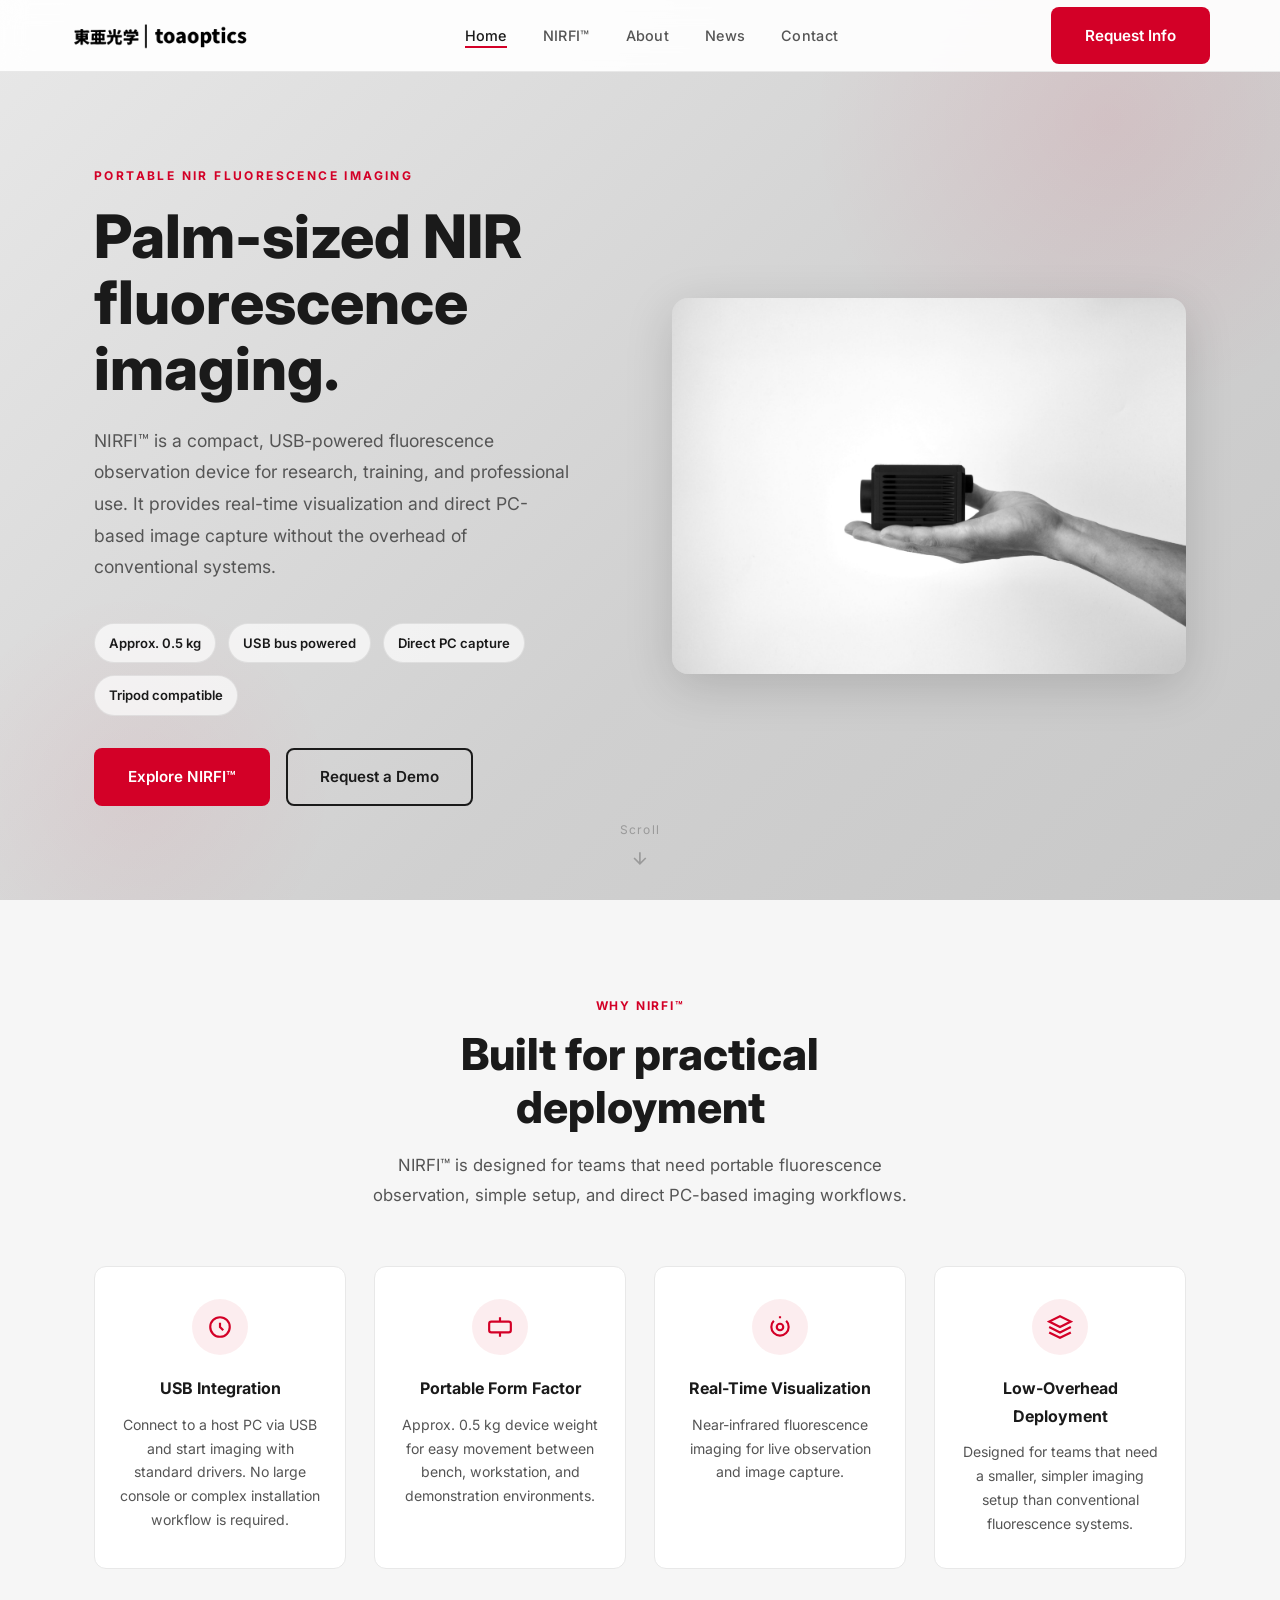
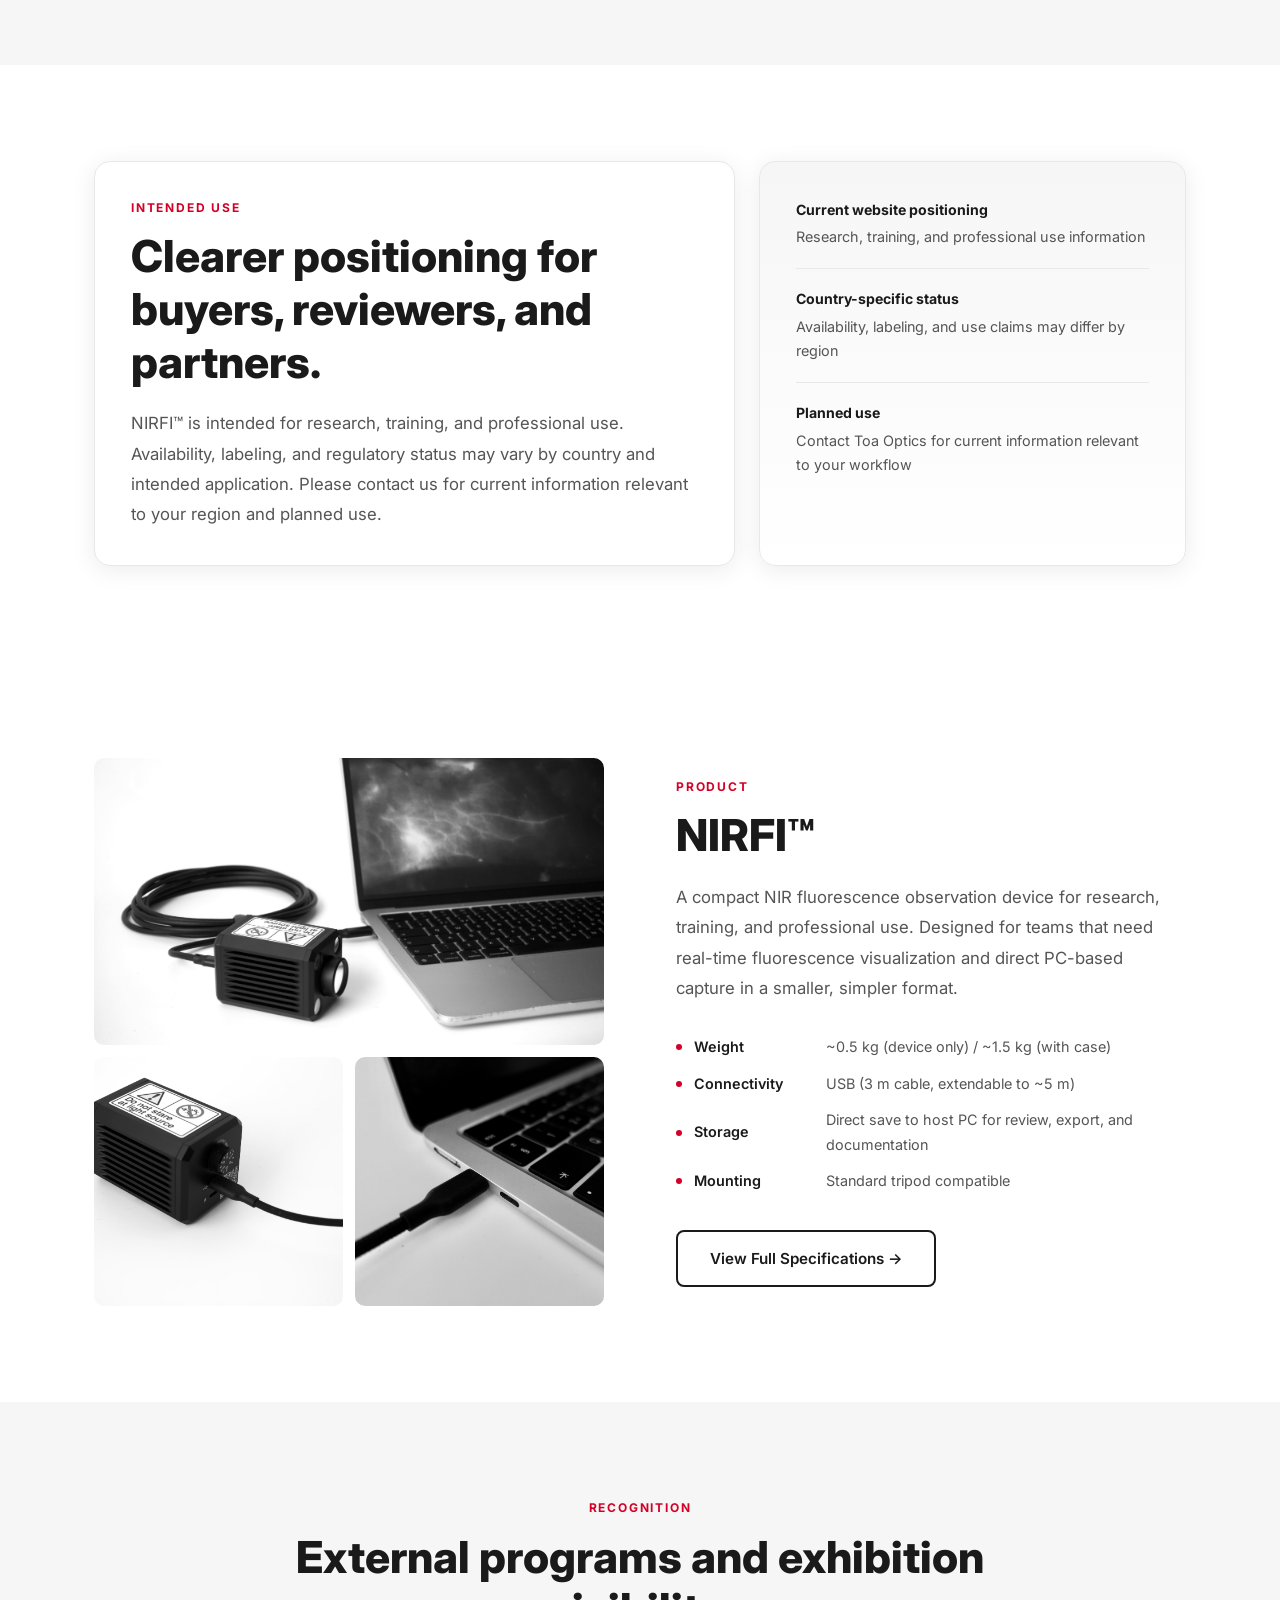
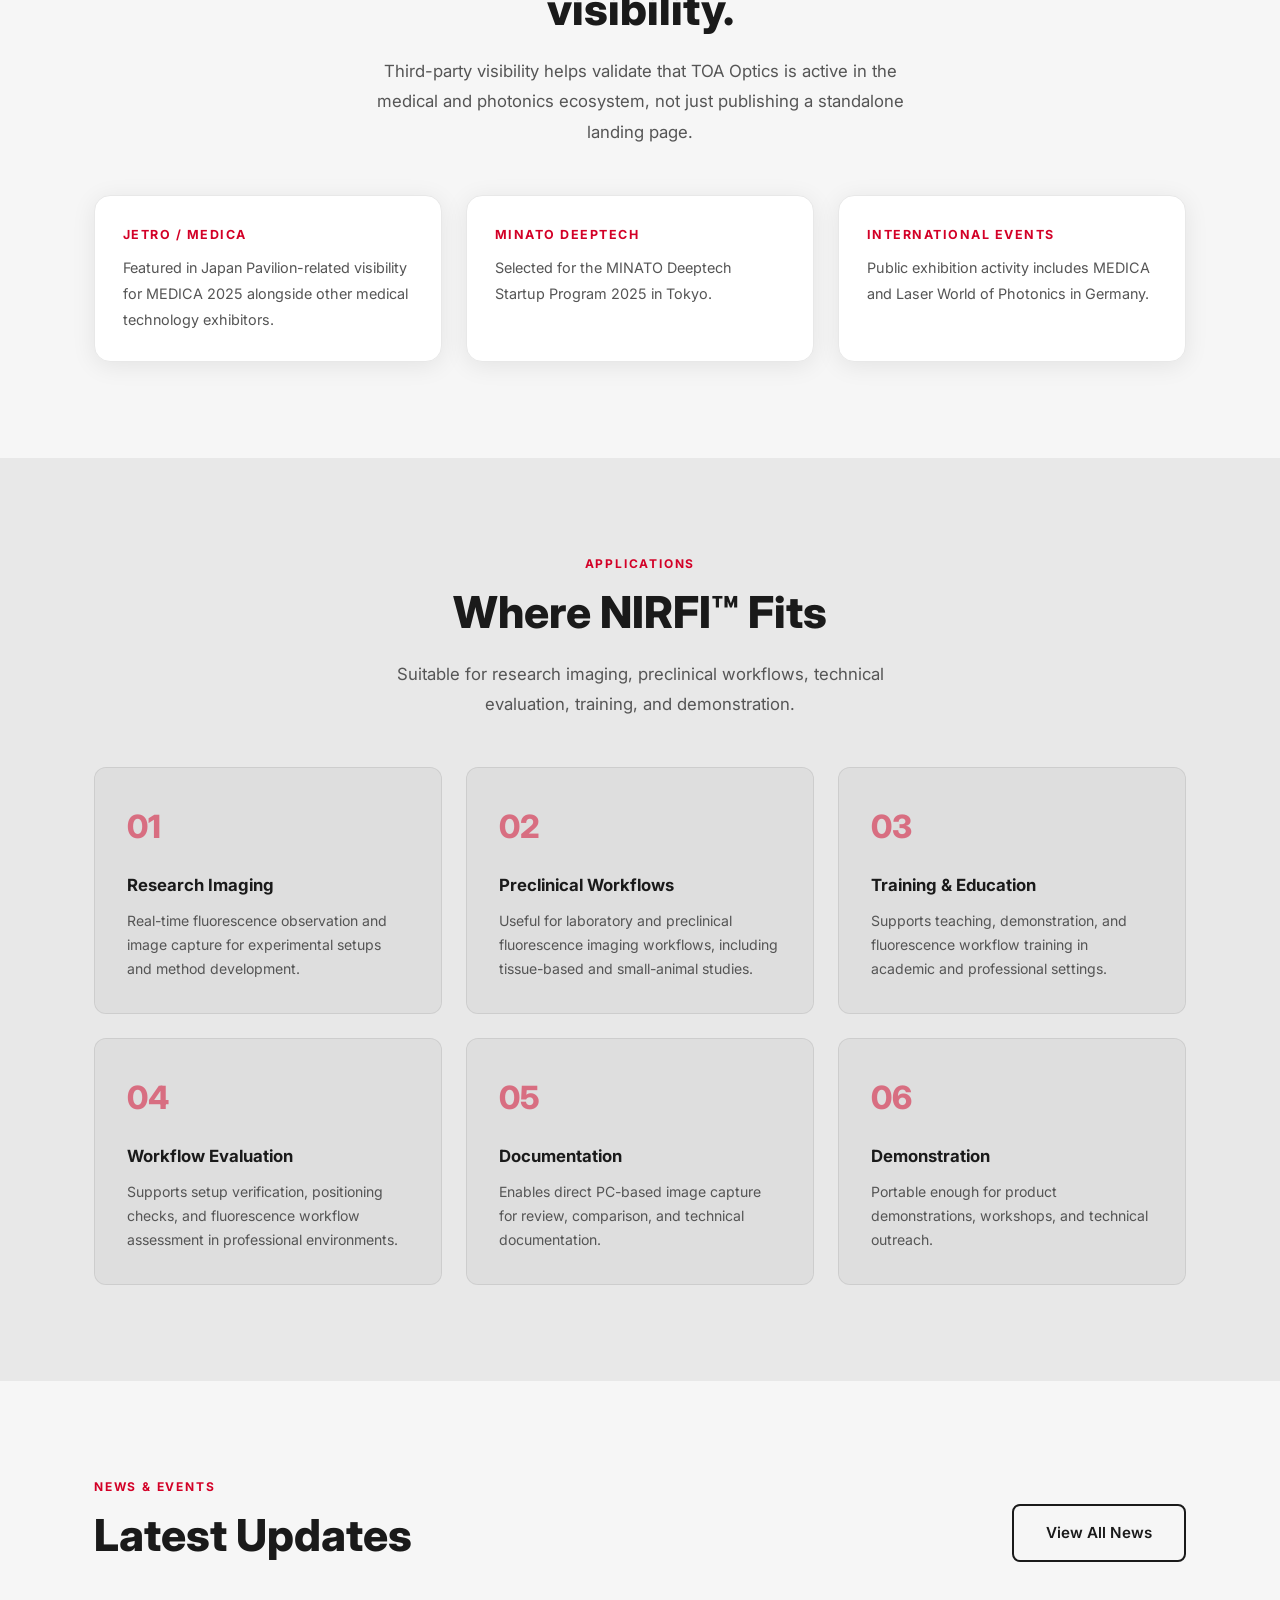
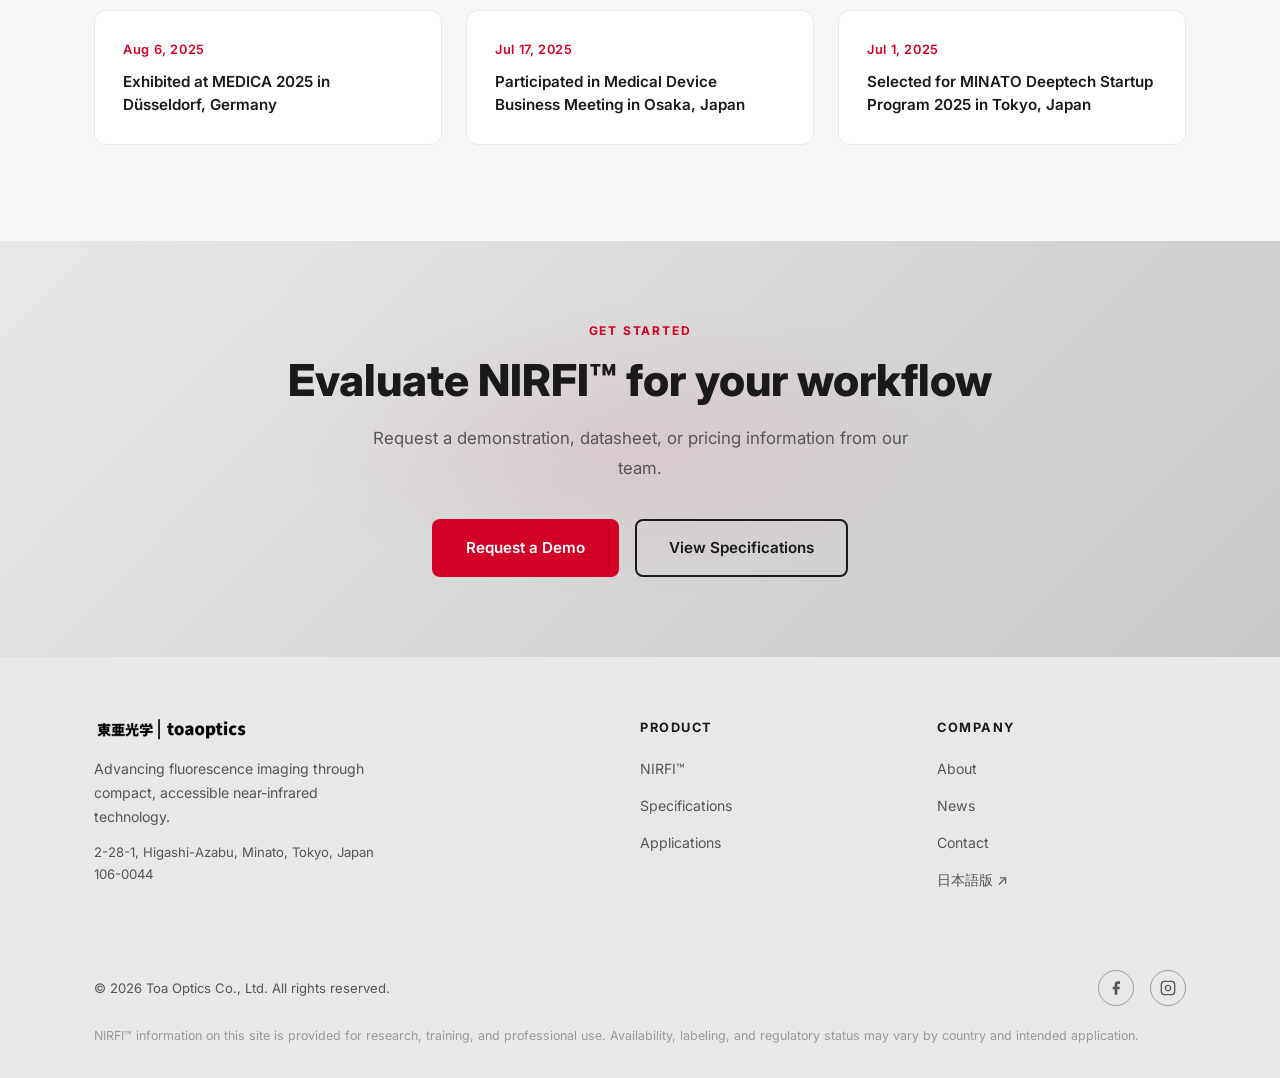
==== index.html @ 50e3525c "あ" ====
<!DOCTYPE html>
<html lang="en">
<head>
  <meta charset="UTF-8" />
  <meta name="viewport" content="width=device-width, initial-scale=1.0" />
  <title>Toa Optics — NIRFI™ Palm-Sized USB-Powered NIR Fluorescence Imaging</title>
  <meta name="description" content="NIRFI™ by Toa Optics is a palm-sized, USB-powered near-infrared fluorescence imaging system for research, training, and professional evaluation workflows." />
  <link rel="canonical" href="https://toaoptics.com/index.html" />
  <link rel="alternate" hreflang="en" href="https://toaoptics.com/index.html" />
  <link rel="alternate" hreflang="ja" href="https://toaoptics.com/jp/index.html" />
  <link rel="stylesheet" href="css/style.css" />
  <link rel="icon" type="image/png" href="images/favicon.png" />
</head>
<body>

<!-- ── Navigation ── -->
<nav class="nav">
  <div class="nav-inner">
    <a href="index.html" class="nav-logo">
      <img src="images/logo.png" alt="Toa Optics" />
    </a>
    <ul class="nav-links">
      <li><a href="index.html">Home</a></li>
      <li><a href="nirfi.html">NIRFI™</a></li>
      <li><a href="about.html">About</a></li>
      <li><a href="news.html">News</a></li>
      <li><a href="contact.html">Contact</a></li>
    </ul>
    <a href="contact.html" class="btn btn-primary nav-cta">Request Info</a>
    <div class="hamburger">
      <span></span><span></span><span></span>
    </div>
  </div>
</nav>
<div class="mobile-menu">
  <a href="index.html">Home</a>
  <a href="nirfi.html">NIRFI™</a>
  <a href="about.html">About</a>
  <a href="news.html">News</a>
  <a href="contact.html">Contact</a>
  <a href="contact.html" class="btn btn-primary" style="margin-top:8px;">Request Info</a>
</div>

<!-- ── Hero ── -->
<section class="hero">
  <div class="container">
    <div class="hero-inner">
      <div class="hero-content">
        <div class="hero-label">Portable NIR Fluorescence Imaging</div>
        <h1 class="hero-title">Palm-sized NIR fluorescence imaging.</h1>
        <p class="hero-sub">
          NIRFI™ is a compact, USB-powered fluorescence observation device for research, training, and professional use. It provides real-time visualization and direct PC-based image capture without the overhead of conventional systems.
        </p>
        <div class="hero-points">
          <span>Approx. 0.5 kg</span>
          <span>USB bus powered</span>
          <span>Direct PC capture</span>
          <span>Tripod compatible</span>
        </div>
        <div class="hero-buttons">
          <a href="nirfi.html" class="btn btn-primary">Explore NIRFI™</a>
          <a href="contact.html" class="btn btn-outline">Request a Demo</a>
        </div>
      </div>
      <div class="hero-image">
        <img src="images/nirfi-hero.jpeg" alt="Palm-sized NIRFI device held in one hand to show compact form factor" loading="eager" />
      </div>
    </div>
  </div>
  <div class="hero-scroll">
    <span>Scroll</span>
    <svg viewBox="0 0 24 24" fill="none" stroke="currentColor" stroke-width="2"><path d="M12 5v14M5 12l7 7 7-7"/></svg>
  </div>
</section>

<!-- ── Key Features ── -->
<section class="section section--gray">
  <div class="container">
    <div class="fade-up" style="text-align:center; max-width:600px; margin:0 auto;">
      <div class="section-label">Why NIRFI™</div>
      <h2 class="section-title" style="margin:0 auto 16px;">Built for practical deployment</h2>
      <p class="section-sub" style="margin:0 auto;">NIRFI™ is designed for teams that need portable fluorescence observation, simple setup, and direct PC-based imaging workflows.</p>
    </div>
    <div class="features-grid">
      <div class="feature-card fade-up fade-up-delay-1">
        <div class="feature-icon">
          <svg viewBox="0 0 24 24" fill="none" stroke="currentColor" stroke-width="2"><path d="M3 12a9 9 0 1 0 18 0 9 9 0 0 0-18 0M12 8v4l3 3"/></svg>
        </div>
        <div class="feature-title">USB Integration</div>
        <p class="feature-desc">Connect to a host PC via USB and start imaging with standard drivers. No large console or complex installation workflow is required.</p>
      </div>
      <div class="feature-card fade-up fade-up-delay-2">
        <div class="feature-icon">
          <svg viewBox="0 0 24 24" fill="none" stroke="currentColor" stroke-width="2"><path d="M20 7H4a2 2 0 0 0-2 2v6a2 2 0 0 0 2 2h16a2 2 0 0 0 2-2V9a2 2 0 0 0-2-2zM12 3v4M12 17v4"/></svg>
        </div>
        <div class="feature-title">Portable Form Factor</div>
        <p class="feature-desc">Approx. 0.5 kg device weight for easy movement between bench, workstation, and demonstration environments.</p>
      </div>
      <div class="feature-card fade-up fade-up-delay-3">
        <div class="feature-icon">
          <svg viewBox="0 0 24 24" fill="none" stroke="currentColor" stroke-width="2"><circle cx="12" cy="12" r="3"/><path d="M6.3 6.3a8 8 0 1 0 11.4 0M12 2v2"/></svg>
        </div>
        <div class="feature-title">Real-Time Visualization</div>
        <p class="feature-desc">Near-infrared fluorescence imaging for live observation and image capture.</p>
      </div>
      <div class="feature-card fade-up fade-up-delay-4">
        <div class="feature-icon">
          <svg viewBox="0 0 24 24" fill="none" stroke="currentColor" stroke-width="2"><path d="M12 2L2 7l10 5 10-5-10-5zM2 17l10 5 10-5M2 12l10 5 10-5"/></svg>
        </div>
        <div class="feature-title">Low-Overhead Deployment</div>
        <p class="feature-desc">Designed for teams that need a smaller, simpler imaging setup than conventional fluorescence systems.</p>
      </div>
    </div>
  </div>
</section>

<!-- ── Regulatory / Intended Use ── -->
<section class="section">
  <div class="container">
    <div class="regulatory-grid">
      <div class="notice-card fade-up">
        <div class="section-label">Intended Use</div>
        <h2 class="section-title">Clearer positioning for buyers, reviewers, and partners.</h2>
        <p class="section-sub">NIRFI™ is intended for research, training, and professional use. Availability, labeling, and regulatory status may vary by country and intended application. Please contact us for current information relevant to your region and planned use.</p>
      </div>
      <div class="notice-card notice-card--muted fade-up">
        <div class="notice-list">
          <div><strong>Current website positioning</strong><span>Research, training, and professional use information</span></div>
          <div><strong>Country-specific status</strong><span>Availability, labeling, and use claims may differ by region</span></div>
          <div><strong>Planned use</strong><span>Contact Toa Optics for current information relevant to your workflow</span></div>
        </div>
      </div>
    </div>
  </div>
</section>

<!-- ── Product Spotlight ── -->
<section class="section">
  <div class="container">
    <div class="spotlight-inner">
      <div class="spotlight-images fade-up">
        <img src="images/nirfi-product-1.jpeg" alt="NIRFI connected to a host PC during benchtop setup" loading="lazy" />
        <img src="images/nirfi-product-2.jpeg" alt="Compact NIRFI imaging device placed beside a laptop" loading="lazy" />
        <img src="images/nirfi-product-3.jpeg" alt="NIRFI capture workflow showing device and imaging context" loading="lazy" />
      </div>
      <div class="spotlight-text fade-up">
        <div class="section-label">Product</div>
        <h2 class="section-title">NIRFI™</h2>
        <p class="section-sub">
          A compact NIR fluorescence observation device for research, training, and professional use. Designed for teams that need real-time fluorescence visualization and direct PC-based capture in a smaller, simpler format.
        </p>
        <div class="specs-mini">
          <div class="spec-row">
            <div class="spec-dot"></div>
            <span class="spec-key">Weight</span>
            <span class="spec-val">~0.5 kg (device only) / ~1.5 kg (with case)</span>
          </div>
          <div class="spec-row">
            <div class="spec-dot"></div>
            <span class="spec-key">Connectivity</span>
            <span class="spec-val">USB (3 m cable, extendable to ~5 m)</span>
          </div>
          <div class="spec-row">
            <div class="spec-dot"></div>
            <span class="spec-key">Storage</span>
            <span class="spec-val">Direct save to host PC for review, export, and documentation</span>
          </div>
          <div class="spec-row">
            <div class="spec-dot"></div>
            <span class="spec-key">Mounting</span>
            <span class="spec-val">Standard tripod compatible</span>
          </div>
        </div>
        <a href="nirfi.html" class="btn btn-outline-navy">View Full Specifications →</a>
      </div>
    </div>
  </div>
</section>

<!-- ── Recognition ── -->
<section class="section section--gray">
  <div class="container">
    <div class="fade-up" style="text-align:center; max-width:700px; margin:0 auto;">
      <div class="section-label">Recognition</div>
      <h2 class="section-title">External programs and exhibition visibility.</h2>
      <p class="section-sub" style="margin:0 auto;">Third-party visibility helps validate that TOA Optics is active in the medical and photonics ecosystem, not just publishing a standalone landing page.</p>
    </div>
    <div class="trust-grid">
      <div class="trust-card fade-up fade-up-delay-1">
        <div class="trust-kicker">JETRO / MEDICA</div>
        <p>Featured in Japan Pavilion-related visibility for MEDICA 2025 alongside other medical technology exhibitors.</p>
      </div>
      <div class="trust-card fade-up fade-up-delay-2">
        <div class="trust-kicker">MINATO Deeptech</div>
        <p>Selected for the MINATO Deeptech Startup Program 2025 in Tokyo.</p>
      </div>
      <div class="trust-card fade-up fade-up-delay-3">
        <div class="trust-kicker">International Events</div>
        <p>Public exhibition activity includes MEDICA and Laser World of Photonics in Germany.</p>
      </div>
    </div>
  </div>
</section>

<!-- ── Applications ── -->
<section class="section section--dark">
  <div class="container">
    <div class="fade-up" style="text-align:center; max-width:600px; margin:0 auto;">
      <div class="section-label">Applications</div>
      <h2 class="section-title">Where NIRFI™ Fits</h2>
      <p class="section-sub" style="margin:0 auto;">Suitable for research imaging, preclinical workflows, technical evaluation, training, and demonstration.</p>
    </div>
    <div class="apps-grid">
      <div class="app-card fade-up fade-up-delay-1">
        <div class="app-number">01</div>
        <div class="app-title">Research Imaging</div>
        <p class="app-desc">Real-time fluorescence observation and image capture for experimental setups and method development.</p>
      </div>
      <div class="app-card fade-up fade-up-delay-2">
        <div class="app-number">02</div>
        <div class="app-title">Preclinical Workflows</div>
        <p class="app-desc">Useful for laboratory and preclinical fluorescence imaging workflows, including tissue-based and small-animal studies.</p>
      </div>
      <div class="app-card fade-up fade-up-delay-3">
        <div class="app-number">03</div>
        <div class="app-title">Training &amp; Education</div>
        <p class="app-desc">Supports teaching, demonstration, and fluorescence workflow training in academic and professional settings.</p>
      </div>
      <div class="app-card fade-up fade-up-delay-1">
        <div class="app-number">04</div>
        <div class="app-title">Workflow Evaluation</div>
        <p class="app-desc">Supports setup verification, positioning checks, and fluorescence workflow assessment in professional environments.</p>
      </div>
      <div class="app-card fade-up fade-up-delay-2">
        <div class="app-number">05</div>
        <div class="app-title">Documentation</div>
        <p class="app-desc">Enables direct PC-based image capture for review, comparison, and technical documentation.</p>
      </div>
      <div class="app-card fade-up fade-up-delay-3">
        <div class="app-number">06</div>
        <div class="app-title">Demonstration</div>
        <p class="app-desc">Portable enough for product demonstrations, workshops, and technical outreach.</p>
      </div>
    </div>
  </div>
</section>

<!-- ── News ── -->
<section class="section section--gray">
  <div class="container">
    <div class="fade-up" style="display:flex; align-items:flex-end; justify-content:space-between; flex-wrap:wrap; gap:16px; margin-bottom:0;">
      <div>
        <div class="section-label">News &amp; Events</div>
        <h2 class="section-title" style="margin-bottom:0;">Latest Updates</h2>
      </div>
      <a href="news.html" class="btn btn-outline-navy">View All News</a>
    </div>
    <div class="news-grid" style="margin-top:48px;">
      <div class="news-card fade-up fade-up-delay-1">
        <div class="news-date">Aug 6, 2025</div>
        <div class="news-title">Exhibited at MEDICA 2025 in Düsseldorf, Germany</div>
      </div>
      <div class="news-card fade-up fade-up-delay-2">
        <div class="news-date">Jul 17, 2025</div>
        <div class="news-title">Participated in Medical Device Business Meeting in Osaka, Japan</div>
      </div>
      <div class="news-card fade-up fade-up-delay-3">
        <div class="news-date">Jul 1, 2025</div>
        <div class="news-title">Selected for MINATO Deeptech Startup Program 2025 in Tokyo, Japan</div>
      </div>
    </div>
  </div>
</section>

<!-- ── CTA Banner ── -->
<section class="cta-banner">
  <div class="container" style="position:relative;z-index:1;">
    <div class="fade-up">
      <div class="section-label" style="text-align:center;">Get Started</div>
      <h2 class="section-title" style="color:var(--dark); text-align:center;">Evaluate NIRFI™ for your workflow</h2>
      <p class="section-sub" style="text-align:center; margin:0 auto 36px;">Request a demonstration, datasheet, or pricing information from our team.</p>
      <div class="cta-buttons">
        <a href="contact.html" class="btn btn-primary">Request a Demo</a>
        <a href="nirfi.html" class="btn btn-outline">View Specifications</a>
      </div>
    </div>
  </div>
</section>

<!-- ── Footer ── -->
<footer class="footer">
  <div class="container">
    <div class="footer-inner">
      <div class="footer-brand">
        <img src="images/logo.png" alt="Toa Optics" />
        <p>Advancing fluorescence imaging through compact, accessible near-infrared technology.</p>
        <p style="margin-top:12px; font-size:0.82rem;">2-28-1, Higashi-Azabu, Minato, Tokyo, Japan 106-0044</p>
      </div>
      <div>
        <div class="footer-heading">Product</div>
        <ul class="footer-links">
          <li><a href="nirfi.html">NIRFI™</a></li>
          <li><a href="nirfi.html#specs">Specifications</a></li>
          <li><a href="nirfi.html#applications">Applications</a></li>
        </ul>
      </div>
      <div>
        <div class="footer-heading">Company</div>
        <ul class="footer-links">
          <li><a href="about.html">About</a></li>
          <li><a href="news.html">News</a></li>
          <li><a href="contact.html">Contact</a></li>
          <li><a href="jp/index.html">日本語版 ↗</a></li>
        </ul>
      </div>
    </div>
    <div class="footer-bottom">
      <span>© 2026 Toa Optics Co., Ltd. All rights reserved.</span>
      <div class="footer-social">
        <a href="#" aria-label="Facebook">
          <svg viewBox="0 0 24 24" fill="currentColor"><path d="M18 2h-3a5 5 0 0 0-5 5v3H7v4h3v8h4v-8h3l1-4h-4V7a1 1 0 0 1 1-1h3z"/></svg>
        </a>
        <a href="#" aria-label="Instagram">
          <svg viewBox="0 0 24 24" fill="none" stroke="currentColor" stroke-width="2"><rect x="2" y="2" width="20" height="20" rx="5" ry="5"/><path d="M16 11.37A4 4 0 1 1 12.63 8 4 4 0 0 1 16 11.37z"/><line x1="17.5" y1="6.5" x2="17.51" y2="6.5"/></svg>
        </a>
      </div>
    </div>
    <p class="footer-disclaimer">NIRFI™ information on this site is provided for research, training, and professional use. Availability, labeling, and regulatory status may vary by country and intended application.</p>
  </div>
</footer>

<script src="js/script.js"></script>
</body>
</html>
---- css/style.css ----
/* ========================================
   NIRFI - Toa Optics | Global Styles
   ======================================== */

@import url('https://fonts.googleapis.com/css2?family=Inter:wght@300;400;500;600;700;800&display=swap');

:root {
  --navy:    #E8E8E8;
  --navy-2:  #D0D0D0;
  --cyan:    #d30027;
  --cyan-2:  #CC1939;
  --white:   #FFFFFF;
  --gray-1:  #F6F6F6;
  --gray-2:  #E8E8E8;
  --gray-3:  #9A9A9A;
  --gray-4:  #555555;
  --text:    #2C2C2C;
  --dark:    #1A1A1A;
  --radius:  8px;
  --shadow:  0 4px 24px rgba(0,0,0,0.08);
  --shadow-lg: 0 12px 48px rgba(0,0,0,0.15);
  --transition: 0.3s cubic-bezier(0.4,0,0.2,1);
}

*, *::before, *::after { box-sizing: border-box; margin: 0; padding: 0; }

html { scroll-behavior: smooth; font-size: 16px; }

body {
  font-family: 'Inter', sans-serif;
  color: var(--text);
  background: var(--white);
  line-height: 1.7;
  -webkit-font-smoothing: antialiased;
}

img { max-width: 100%; height: auto; display: block; }
a  { color: inherit; text-decoration: none; }
ul { list-style: none; }

/* ── Container ── */
.container {
  max-width: 1140px;
  margin: 0 auto;
  padding: 0 24px;
}

/* ── Section spacing ── */
.section { padding: 96px 0; }
.section--dark { background: var(--navy); color: var(--text); }
.section--gray { background: var(--gray-1); }

.section-label {
  font-size: 0.75rem;
  font-weight: 700;
  letter-spacing: 0.15em;
  text-transform: uppercase;
  color: var(--cyan);
  margin-bottom: 12px;
}
.eyebrow {
  font-size: 0.75rem;
  font-weight: 700;
  letter-spacing: 0.15em;
  text-transform: uppercase;
  color: var(--cyan);
  margin-bottom: 12px;
}

.section-title {
  font-size: clamp(1.75rem, 4vw, 2.75rem);
  font-weight: 800;
  line-height: 1.2;
  color: var(--dark);
  margin-bottom: 20px;
}
.section--dark .section-title { color: var(--dark); }

.section-sub {
  font-size: 1.05rem;
  color: var(--gray-4);
  max-width: 560px;
  line-height: 1.8;
}
.section--dark .section-sub { color: var(--gray-4); }

/* ── Buttons ── */
.btn {
  display: inline-flex;
  align-items: center;
  gap: 8px;
  padding: 14px 32px;
  border-radius: var(--radius);
  font-size: 0.95rem;
  font-weight: 600;
  cursor: pointer;
  transition: all var(--transition);
  border: 2px solid transparent;
  white-space: nowrap;
}
.btn-primary {
  background: var(--cyan);
  color: var(--white);
}
.btn-primary:hover {
  background: var(--cyan-2);
  transform: translateY(-2px);
  box-shadow: 0 8px 24px rgba(211,0,39,0.30);
}
.btn-outline {
  background: transparent;
  border-color: var(--dark);
  color: var(--dark);
}
.btn-outline:hover {
  background: var(--dark);
  color: var(--white);
  transform: translateY(-2px);
}
.btn-outline-navy {
  background: transparent;
  border-color: var(--dark);
  color: var(--dark);
}
.btn-outline-navy:hover {
  background: var(--dark);
  color: var(--white);
  transform: translateY(-2px);
}

/* ── Nav ── */
.nav {
  position: fixed;
  top: 0; left: 0; right: 0;
  z-index: 1000;
  padding: 0 24px;
  height: 72px;
  display: flex;
  align-items: center;
  background: rgba(255,255,255,0.92);
  backdrop-filter: blur(12px);
  -webkit-backdrop-filter: blur(12px);
  border-bottom: 1px solid var(--gray-2);
  transition: all var(--transition);
}
.nav.scrolled {
  height: 64px;
  background: rgba(255,255,255,0.98);
  box-shadow: 0 2px 20px rgba(0,0,0,0.08);
}
.nav-inner {
  max-width: 1140px;
  width: 100%;
  margin: 0 auto;
  display: flex;
  align-items: center;
  justify-content: space-between;
}
.nav-logo {
  display: flex;
  align-items: center;
  gap: 10px;
}
.nav-logo img { height: 28px; width: auto; display: block; }
.nav-logo-text { display: none; }
.nav-links {
  display: flex;
  align-items: center;
  gap: 36px;
}
.nav-links a {
  font-size: 0.9rem;
  font-weight: 500;
  color: var(--gray-4);
  letter-spacing: 0.02em;
  transition: color var(--transition);
  position: relative;
  padding-bottom: 2px;
}
.nav-links a::after {
  content: '';
  position: absolute;
  bottom: -2px; left: 0;
  width: 0; height: 2px;
  background: var(--cyan);
  transition: width var(--transition);
}
.nav-links a:hover,
.nav-links a.active { color: var(--dark); }
.nav-links a:hover::after,
.nav-links a.active::after { width: 100%; }
.nav-cta { margin-left: 8px; }

.hamburger {
  display: none;
  flex-direction: column;
  gap: 5px;
  cursor: pointer;
  padding: 4px;
}
.hamburger span {
  display: block;
  width: 24px; height: 2px;
  background: var(--dark);
  border-radius: 2px;
  transition: all var(--transition);
}

.mobile-menu {
  display: none;
  position: fixed;
  top: 72px; left: 0; right: 0;
  background: var(--white);
  padding: 24px;
  z-index: 999;
  border-top: 1px solid var(--gray-2);
  flex-direction: column;
  gap: 20px;
  box-shadow: 0 8px 24px rgba(0,0,0,0.08);
}
.mobile-menu.open { display: flex; }
.mobile-menu a {
  font-size: 1rem;
  font-weight: 500;
  color: var(--gray-4);
  padding: 8px 0;
  border-bottom: 1px solid var(--gray-2);
}
.mobile-menu a:last-child { border-bottom: none; }

/* ── Hero ── */
.hero {
  min-height: 100vh;
  background: linear-gradient(135deg, var(--navy) 0%, var(--navy-2) 60%, #C8C8C8 100%);
  display: flex;
  align-items: center;
  position: relative;
  overflow: hidden;
  padding-top: 72px;
}
.hero::before {
  content: '';
  position: absolute;
  top: -20%; right: -10%;
  width: 600px; height: 600px;
  background: radial-gradient(circle, rgba(211,0,39,0.08) 0%, transparent 70%);
  border-radius: 50%;
}
.hero::after {
  content: '';
  position: absolute;
  bottom: -10%; left: -5%;
  width: 400px; height: 400px;
  background: radial-gradient(circle, rgba(211,0,39,0.05) 0%, transparent 70%);
  border-radius: 50%;
}
.hero-inner {
  display: grid;
  grid-template-columns: 1fr 1fr;
  gap: 64px;
  align-items: center;
  position: relative;
  z-index: 1;
}
.hero-label {
  font-size: 0.75rem;
  font-weight: 700;
  letter-spacing: 0.2em;
  text-transform: uppercase;
  color: var(--cyan);
  margin-bottom: 16px;
}
.hero-title {
  font-size: clamp(2.5rem, 5vw, 3.75rem);
  font-weight: 800;
  color: var(--dark);
  line-height: 1.1;
  margin-bottom: 24px;
}
.hero-title span { color: var(--cyan); }
.hero-sub {
  font-size: 1.1rem;
  color: var(--gray-4);
  line-height: 1.8;
  margin-bottom: 40px;
  max-width: 480px;
}
.hero-points {
  display: flex;
  flex-wrap: wrap;
  gap: 12px;
  margin: 0 0 32px;
}
.hero-points span {
  display: inline-flex;
  align-items: center;
  padding: 8px 14px;
  border-radius: 999px;
  background: rgba(255,255,255,0.68);
  border: 1px solid rgba(0,0,0,0.08);
  color: var(--dark);
  font-size: 0.82rem;
  font-weight: 600;
}
.hero-buttons { display: flex; gap: 16px; flex-wrap: wrap; }
.hero-image {
  display: flex;
  justify-content: center;
  align-items: center;
}
.hero-image img {
  width: 100%;
  max-width: 520px;
  border-radius: 16px;
  box-shadow: var(--shadow-lg);
  object-fit: cover;
}
.hero-image-placeholder {
  width: 100%;
  max-width: 520px;
  aspect-ratio: 4/3;
  background: rgba(0,0,0,0.04);
  border: 1px solid var(--gray-2);
  border-radius: 16px;
  display: flex;
  align-items: center;
  justify-content: center;
  color: var(--gray-3);
  font-size: 0.9rem;
}
.hero-scroll {
  position: absolute;
  bottom: 32px;
  left: 50%;
  transform: translateX(-50%);
  display: flex;
  flex-direction: column;
  align-items: center;
  gap: 8px;
  color: var(--gray-3);
  font-size: 0.75rem;
  letter-spacing: 0.1em;
  animation: bounce 2s infinite;
}
.hero-scroll svg { width: 20px; height: 20px; }

@keyframes bounce {
  0%, 100% { transform: translateX(-50%) translateY(0); }
  50% { transform: translateX(-50%) translateY(8px); }
}

/* ── Features Grid ── */
.features-grid {
  display: grid;
  grid-template-columns: repeat(4, 1fr);
  gap: 28px;
  margin-top: 56px;
}
.feature-card {
  background: var(--white);
  border: 1px solid var(--gray-2);
  border-radius: 12px;
  padding: 32px 24px;
  text-align: center;
  transition: all var(--transition);
}
.feature-card:hover {
  transform: translateY(-6px);
  box-shadow: var(--shadow-lg);
  border-color: var(--cyan);
}
.feature-icon {
  width: 56px; height: 56px;
  margin: 0 auto 20px;
  background: rgba(211,0,39,0.07);
  border-radius: 50%;
  display: flex;
  align-items: center;
  justify-content: center;
}
.feature-icon svg { width: 26px; height: 26px; color: var(--cyan); }
.feature-title {
  font-size: 1rem;
  font-weight: 700;
  color: var(--dark);
  margin-bottom: 10px;
}
.feature-desc {
  font-size: 0.88rem;
  color: var(--gray-4);
  line-height: 1.7;
}

/* ── Product Spotlight (Home) ── */
.spotlight-inner {
  display: grid;
  grid-template-columns: 1fr 1fr;
  gap: 72px;
  align-items: center;
}
.spotlight-images {
  display: grid;
  grid-template-columns: 1fr 1fr;
  gap: 12px;
}
.spotlight-images img {
  border-radius: 10px;
  object-fit: cover;
  width: 100%;
  aspect-ratio: 1;
}
.spotlight-images img:first-child {
  grid-column: span 2;
  aspect-ratio: 16/9;
}
.spotlight-text .section-sub { margin-bottom: 32px; }
.specs-mini {
  display: flex;
  flex-direction: column;
  gap: 12px;
  margin-bottom: 36px;
}
.spec-row {
  display: flex;
  align-items: center;
  gap: 12px;
  font-size: 0.9rem;
}
.spec-key {
  font-weight: 600;
  color: var(--dark);
  min-width: 120px;
}
.spec-val { color: var(--gray-4); }
.spec-dot {
  width: 6px; height: 6px;
  border-radius: 50%;
  background: var(--cyan);
  flex-shrink: 0;
}

/* ── Trust / Regulatory Blocks ── */
.regulatory-grid {
  display: grid;
  grid-template-columns: 1.2fr 0.8fr;
  gap: 24px;
  align-items: stretch;
}
.notice-card,
.trust-card,
.spec-callout {
  border-radius: 16px;
  border: 1px solid var(--gray-2);
  background: var(--white);
  box-shadow: var(--shadow);
}
.notice-card { padding: 36px; }
.notice-card--muted { background: linear-gradient(180deg, var(--gray-1), var(--white)); }
.notice-list {
  display: flex;
  flex-direction: column;
  gap: 18px;
}
.notice-list div {
  display: flex;
  flex-direction: column;
  gap: 4px;
  padding-bottom: 18px;
  border-bottom: 1px solid var(--gray-2);
}
.notice-list div:last-child {
  padding-bottom: 0;
  border-bottom: none;
}
.notice-list strong {
  color: var(--dark);
  font-size: 0.88rem;
}
.notice-list span {
  color: var(--gray-4);
  font-size: 0.9rem;
  line-height: 1.7;
}
.trust-grid,
.demo-grid {
  display: grid;
  grid-template-columns: repeat(3, 1fr);
  gap: 24px;
  margin-top: 48px;
}
.trust-card { padding: 28px; }
.trust-card p,
.spec-callout p {
  font-size: 0.9rem;
  color: var(--gray-4);
  line-height: 1.8;
}
.trust-kicker {
  font-size: 0.78rem;
  font-weight: 700;
  letter-spacing: 0.12em;
  text-transform: uppercase;
  color: var(--cyan);
  margin-bottom: 10px;
}

/* ── Applications ── */
.apps-grid {
  display: grid;
  grid-template-columns: repeat(3, 1fr);
  gap: 24px;
  margin-top: 48px;
}
.app-card {
  background: rgba(0,0,0,0.04);
  border: 1px solid rgba(0,0,0,0.08);
  border-radius: 12px;
  padding: 32px;
  transition: all var(--transition);
}
.app-card:hover {
  background: rgba(0,0,0,0.06);
  border-color: var(--cyan);
  transform: translateY(-4px);
}
.app-number {
  font-size: 2rem;
  font-weight: 800;
  color: var(--cyan);
  opacity: 0.5;
  margin-bottom: 16px;
}
.app-title {
  font-size: 1.05rem;
  font-weight: 700;
  color: var(--dark);
  margin-bottom: 10px;
}
.app-desc { font-size: 0.88rem; color: var(--gray-4); line-height: 1.7; }

/* ── News ── */
.news-grid {
  display: grid;
  grid-template-columns: repeat(3, 1fr);
  gap: 24px;
  margin-top: 48px;
}
.news-card {
  background: var(--white);
  border: 1px solid var(--gray-2);
  border-radius: 12px;
  padding: 28px;
  transition: all var(--transition);
}
.news-card:hover {
  transform: translateY(-4px);
  box-shadow: var(--shadow);
  border-color: var(--cyan);
}
.news-date {
  font-size: 0.8rem;
  font-weight: 600;
  color: var(--cyan);
  letter-spacing: 0.05em;
  margin-bottom: 10px;
}
.news-title {
  font-size: 0.95rem;
  font-weight: 600;
  color: var(--dark);
  line-height: 1.5;
}

/* ── CTA Banner ── */
.cta-banner {
  background: linear-gradient(135deg, var(--navy) 0%, #C8C8C8 100%);
  padding: 80px 0;
  text-align: center;
  position: relative;
  overflow: hidden;
}
.cta-banner::before {
  content: '';
  position: absolute;
  top: 50%; left: 50%;
  transform: translate(-50%,-50%);
  width: 700px; height: 300px;
  background: radial-gradient(ellipse, rgba(211,0,39,0.07) 0%, transparent 70%);
}
.cta-banner .section-title { margin-bottom: 16px; color: var(--dark); }
.cta-banner .section-sub { margin: 0 auto 36px; text-align: center; }
.cta-buttons { display: flex; gap: 16px; justify-content: center; flex-wrap: wrap; }

/* ── Footer ── */
.footer {
  background: var(--navy);
  color: var(--gray-4);
  padding: 60px 0 32px;
}
.footer-inner {
  display: grid;
  grid-template-columns: 2fr 1fr 1fr;
  gap: 48px;
  margin-bottom: 48px;
}
.footer-brand img { height: 24px; width: auto; display: block; margin-bottom: 16px; }
.footer-logo-text { display: none; }
.footer-brand p { font-size: 0.88rem; line-height: 1.7; max-width: 300px; }
.footer-heading {
  font-size: 0.8rem;
  font-weight: 700;
  letter-spacing: 0.12em;
  text-transform: uppercase;
  color: var(--dark);
  margin-bottom: 16px;
}
.footer-links {
  display: flex;
  flex-direction: column;
  gap: 10px;
}
.footer-links a {
  font-size: 0.88rem;
  transition: color var(--transition);
}
.footer-links a:hover { color: var(--cyan); }
.footer-bottom {
  border-top: 1px solid var(--gray-2);
  padding-top: 28px;
  display: flex;
  align-items: center;
  justify-content: space-between;
  font-size: 0.82rem;
}
.footer-social { display: flex; gap: 16px; }
.footer-social a {
  width: 36px; height: 36px;
  border: 1px solid var(--gray-3);
  border-radius: 50%;
  display: flex;
  align-items: center;
  justify-content: center;
  transition: all var(--transition);
  color: var(--gray-4);
}
.footer-social a:hover {
  background: var(--cyan);
  border-color: var(--cyan);
  color: var(--white);
}
.footer-social svg { width: 16px; height: 16px; }
.footer-disclaimer {
  font-size: 0.78rem;
  color: var(--gray-3);
  margin-top: 20px;
  line-height: 1.6;
}

/* ── Page Hero (inner pages) ── */
.page-hero {
  background: linear-gradient(135deg, var(--navy) 0%, var(--navy-2) 100%);
  padding: 140px 0 80px;
  text-align: center;
}
.page-hero .section-label { justify-content: center; display: flex; }
.page-hero h1 {
  font-size: clamp(2rem, 5vw, 3.25rem);
  font-weight: 800;
  color: var(--dark);
  margin-bottom: 16px;
}
.page-hero p {
  font-size: 1.05rem;
  color: var(--gray-4);
  max-width: 560px;
  margin: 0 auto;
  line-height: 1.8;
}

/* ── NIRFI Product Page ── */
.product-hero {
  background: linear-gradient(135deg, var(--navy) 0%, #C8C8C8 100%);
  padding: 140px 0 80px;
  overflow: hidden;
  position: relative;
}
.product-hero::before {
  content: '';
  position: absolute;
  top: 0; right: 0;
  width: 55%;
  height: 100%;
  background: url('https://toaoptics.com/wp-content/uploads/2025/09/DSC09679-scaled.jpeg') center/cover no-repeat;
  opacity: 0.1;
}
.product-hero-inner {
  display: grid;
  grid-template-columns: 1fr 1fr;
  gap: 64px;
  align-items: center;
  position: relative;
  z-index: 1;
}
.product-hero-badge {
  display: inline-flex;
  align-items: center;
  gap: 8px;
  background: rgba(211,0,39,0.08);
  border: 1px solid rgba(211,0,39,0.22);
  border-radius: 20px;
  padding: 6px 14px;
  font-size: 0.78rem;
  font-weight: 600;
  color: var(--cyan);
  letter-spacing: 0.08em;
  text-transform: uppercase;
  margin-bottom: 20px;
}
.product-hero h1 {
  font-size: clamp(2.5rem, 5vw, 4rem);
  font-weight: 800;
  color: var(--dark);
  line-height: 1.1;
  margin-bottom: 20px;
}
.product-hero h1 sup {
  font-size: 0.45em;
  vertical-align: super;
  color: var(--cyan);
}
.product-hero p {
  font-size: 1.05rem;
  color: var(--gray-4);
  line-height: 1.8;
  margin-bottom: 36px;
}
.product-hero-img img {
  width: 100%;
  border-radius: 16px;
  box-shadow: var(--shadow-lg);
  object-fit: cover;
}

/* ── How it Works ── */
.steps {
  display: grid;
  grid-template-columns: repeat(3, 1fr);
  gap: 32px;
  margin-top: 56px;
  position: relative;
}
.steps::before {
  content: '';
  position: absolute;
  top: 28px; left: calc(16.66% + 28px); right: calc(16.66% + 28px);
  height: 2px;
  background: linear-gradient(90deg, var(--cyan), rgba(211,0,39,0.15));
}
.step {
  text-align: center;
  position: relative;
}
.step-num {
  width: 56px; height: 56px;
  border-radius: 50%;
  background: var(--cyan);
  color: var(--white);
  font-size: 1.1rem;
  font-weight: 800;
  display: flex;
  align-items: center;
  justify-content: center;
  margin: 0 auto 20px;
  position: relative;
  z-index: 1;
}
.step-title {
  font-size: 1rem;
  font-weight: 700;
  color: var(--dark);
  margin-bottom: 10px;
}
.step-desc { font-size: 0.88rem; color: var(--gray-4); line-height: 1.7; }

/* ── Video Section ── */
.video-section {
  background: var(--navy);
  padding: 96px 0;
  text-align: center;
}

/* ── Specifications Table ── */
.specs-table-wrap {
  margin-top: 48px;
  overflow-x: auto;
  border-radius: 12px;
  border: 1px solid var(--gray-2);
  box-shadow: var(--shadow);
}
table {
  width: 100%;
  border-collapse: collapse;
  font-size: 0.92rem;
}
thead { background: var(--navy-2); color: var(--dark); }
thead th {
  padding: 16px 24px;
  font-weight: 600;
  letter-spacing: 0.04em;
  text-align: left;
}
tbody tr { border-bottom: 1px solid var(--gray-2); }
tbody tr:last-child { border-bottom: none; }
tbody tr:nth-child(even) { background: var(--gray-1); }
tbody td { padding: 14px 24px; }
tbody td:first-child { font-weight: 600; color: var(--dark); }
tbody td:last-child { color: var(--gray-4); }
.spec-callout {
  margin-top: 24px;
  padding: 24px 28px;
}
.spec-note {
  font-size: 0.82rem;
  color: var(--gray-3);
  margin-top: 16px;
  line-height: 1.6;
}

/* ── Gallery Grid ── */
.gallery-grid {
  display: grid;
  grid-template-columns: repeat(3, 1fr);
  gap: 16px;
  margin-top: 48px;
}
.gallery-item {
  border-radius: 10px;
  overflow: hidden;
  aspect-ratio: 4/3;
  background: var(--gray-2);
}
.gallery-item img {
  width: 100%;
  height: 100%;
  object-fit: cover;
  transition: transform 0.4s ease;
}
.gallery-item:hover img { transform: scale(1.04); }

/* ── About Page ── */
.about-grid {
  display: grid;
  grid-template-columns: 1fr 1fr;
  gap: 72px;
  align-items: center;
}
.about-img {
  border-radius: 16px;
  overflow: hidden;
  box-shadow: var(--shadow-lg);
}
.about-img img { width: 100%; object-fit: cover; }
.values-grid {
  display: grid;
  grid-template-columns: repeat(3, 1fr);
  gap: 24px;
  margin-top: 48px;
}
.value-card {
  background: var(--white);
  border: 1px solid var(--gray-2);
  border-radius: 12px;
  padding: 28px;
  text-align: center;
  transition: all var(--transition);
}
.value-card:hover {
  transform: translateY(-4px);
  box-shadow: var(--shadow);
  border-color: var(--cyan);
}
.value-icon {
  font-size: 2rem;
  margin-bottom: 16px;
}
.value-title { font-size: 1rem; font-weight: 700; color: var(--dark); margin-bottom: 8px; }
.value-desc { font-size: 0.87rem; color: var(--gray-4); line-height: 1.7; }

.company-info-grid {
  display: grid;
  grid-template-columns: repeat(2, 1fr);
  gap: 16px;
  margin-top: 32px;
}
.info-item {
  background: var(--gray-1);
  border-radius: 10px;
  padding: 20px 24px;
}
.info-label { font-size: 0.78rem; font-weight: 700; letter-spacing: 0.1em; text-transform: uppercase; color: var(--cyan); margin-bottom: 6px; }
.info-value { font-size: 0.92rem; color: var(--dark); font-weight: 500; line-height: 1.5; }

/* ── News Page ── */
.news-list {
  display: flex;
  flex-direction: column;
  gap: 0;
  margin-top: 48px;
}
.news-item {
  display: flex;
  gap: 32px;
  padding: 28px 0;
  border-bottom: 1px solid var(--gray-2);
  align-items: flex-start;
  transition: all var(--transition);
}
.news-item:last-child { border-bottom: none; }
.news-item:hover .news-item-title { color: var(--cyan); }
.news-item-date {
  font-size: 0.82rem;
  font-weight: 600;
  color: var(--gray-3);
  white-space: nowrap;
  min-width: 110px;
  padding-top: 2px;
}
.news-item-tag {
  display: inline-block;
  padding: 3px 10px;
  border-radius: 20px;
  font-size: 0.75rem;
  font-weight: 600;
  margin-bottom: 8px;
  background: rgba(211,0,39,0.07);
  color: var(--cyan);
}
.news-item-tag.event { background: rgba(79,70,229,0.1); color: #6366f1; }
.news-item-tag.award { background: rgba(245,158,11,0.1); color: #d97706; }
.news-item-title { font-size: 0.98rem; font-weight: 600; color: var(--dark); line-height: 1.5; transition: color var(--transition); }
.news-item-body { font-size: 0.88rem; color: var(--gray-4); line-height: 1.7; margin-top: 6px; }

/* ── Contact Page ── */
.contact-grid {
  display: grid;
  grid-template-columns: 1fr 1.5fr;
  gap: 72px;
  align-items: start;
}
.contact-info { }
.contact-info h3 { font-size: 1.25rem; font-weight: 700; color: var(--dark); margin-bottom: 20px; }
.contact-info p { font-size: 0.92rem; color: var(--gray-4); line-height: 1.8; margin-bottom: 32px; }
.contact-detail {
  display: flex;
  align-items: flex-start;
  gap: 14px;
  margin-bottom: 20px;
}
.contact-detail-icon {
  width: 40px; height: 40px;
  border-radius: 10px;
  background: rgba(211,0,39,0.07);
  display: flex;
  align-items: center;
  justify-content: center;
  flex-shrink: 0;
}
.contact-detail-icon svg { width: 18px; height: 18px; color: var(--cyan); }
.contact-detail-text label { font-size: 0.78rem; font-weight: 700; color: var(--gray-3); letter-spacing: 0.06em; text-transform: uppercase; display: block; margin-bottom: 2px; }
.contact-detail-text span { font-size: 0.9rem; color: var(--dark); font-weight: 500; }

.contact-form-card {
  background: var(--white);
  border: 1px solid var(--gray-2);
  border-radius: 16px;
  padding: 40px;
  box-shadow: var(--shadow);
}
.contact-options-grid {
  display: grid;
  grid-template-columns: repeat(3, minmax(0, 1fr));
  gap: 20px;
}
.form-group { margin-bottom: 20px; }
.form-row { display: grid; grid-template-columns: 1fr 1fr; gap: 16px; }
label {
  display: block;
  font-size: 0.85rem;
  font-weight: 600;
  color: var(--dark);
  margin-bottom: 6px;
}
label .req { color: var(--cyan); margin-left: 3px; }
input, select, textarea {
  width: 100%;
  padding: 12px 16px;
  border: 1.5px solid var(--gray-2);
  border-radius: var(--radius);
  font-family: 'Inter', sans-serif;
  font-size: 0.92rem;
  color: var(--text);
  background: var(--white);
  transition: border-color var(--transition);
  outline: none;
}
input:focus, select:focus, textarea:focus {
  border-color: var(--cyan);
  box-shadow: 0 0 0 3px rgba(211,0,39,0.07);
}
textarea { resize: vertical; min-height: 140px; }
.consent-check {
  display: flex;
  align-items: flex-start;
  gap: 10px;
  font-size: 0.84rem;
  line-height: 1.6;
  color: var(--gray-3);
  margin-bottom: 18px;
}
.consent-check input {
  width: 18px;
  min-width: 18px;
  height: 18px;
  margin: 2px 0 0;
  padding: 0;
}
.consent-check span {
  display: block;
}
.form-privacy {
  font-size: 0.82rem;
  color: var(--gray-3);
  margin-bottom: 24px;
  line-height: 1.6;
}
.form-success {
  display: none;
  background: rgba(211,0,39,0.05);
  border: 1px solid rgba(211,0,39,0.22);
  border-radius: var(--radius);
  padding: 20px;
  text-align: center;
  color: var(--dark);
  font-weight: 600;
  margin-top: 16px;
}
.form-error {
  display: none;
  background: rgba(18, 31, 56, 0.05);
  border: 1px solid rgba(18, 31, 56, 0.16);
  border-radius: var(--radius);
  padding: 16px 18px;
  color: var(--dark);
  font-size: 0.88rem;
  line-height: 1.6;
  margin-top: 16px;
}

/* ── Animate on scroll ── */
.fade-up {
  opacity: 0;
  transform: translateY(28px);
  transition: opacity 0.6s ease, transform 0.6s ease;
}
.fade-up.visible {
  opacity: 1;
  transform: translateY(0);
}
.fade-up-delay-1 { transition-delay: 0.1s; }
.fade-up-delay-2 { transition-delay: 0.2s; }
.fade-up-delay-3 { transition-delay: 0.3s; }
.fade-up-delay-4 { transition-delay: 0.4s; }

/* ── Responsive ── */
@media (max-width: 1024px) {
  .features-grid { grid-template-columns: repeat(2, 1fr); }
  .apps-grid { grid-template-columns: repeat(2, 1fr); }
  .contact-options-grid { grid-template-columns: repeat(2, minmax(0, 1fr)); }
  .regulatory-grid,
  .trust-grid,
  .demo-grid { grid-template-columns: 1fr; }
  .footer-inner { grid-template-columns: 1fr 1fr; }
  .footer-inner > :first-child { grid-column: span 2; }
}

@media (max-width: 768px) {
  .section { padding: 64px 0; }
  .nav-links, .nav-cta { display: none; }
  .hamburger { display: flex; }
  .hero-inner { grid-template-columns: 1fr; text-align: center; gap: 40px; }
  .hero-image { order: -1; }
  .hero-buttons { justify-content: center; }
  .hero-sub { margin: 0 auto 32px; }
  .hero-points { justify-content: center; }
  .spotlight-inner { grid-template-columns: 1fr; gap: 40px; }
  .product-hero-inner { grid-template-columns: 1fr; }
  .about-grid { grid-template-columns: 1fr; gap: 40px; }
  .contact-grid { grid-template-columns: 1fr; gap: 40px; }
  .values-grid { grid-template-columns: 1fr; }
  .news-grid { grid-template-columns: 1fr; }
  .steps { grid-template-columns: 1fr; }
  .steps::before { display: none; }
  .gallery-grid { grid-template-columns: repeat(2, 1fr); }
  .form-row { grid-template-columns: 1fr; }
  .contact-options-grid { grid-template-columns: 1fr; }
  .company-info-grid { grid-template-columns: 1fr; }
  .footer-inner { grid-template-columns: 1fr; gap: 32px; }
  .footer-inner > :first-child { grid-column: span 1; }
  .footer-bottom { flex-direction: column; gap: 16px; text-align: center; }
}

@media (max-width: 480px) {
  .features-grid { grid-template-columns: 1fr; }
  .apps-grid { grid-template-columns: 1fr; }
  .contact-form-card { padding: 24px; }
  .gallery-grid { grid-template-columns: 1fr; }
  .hero-points span { width: 100%; justify-content: center; }
}
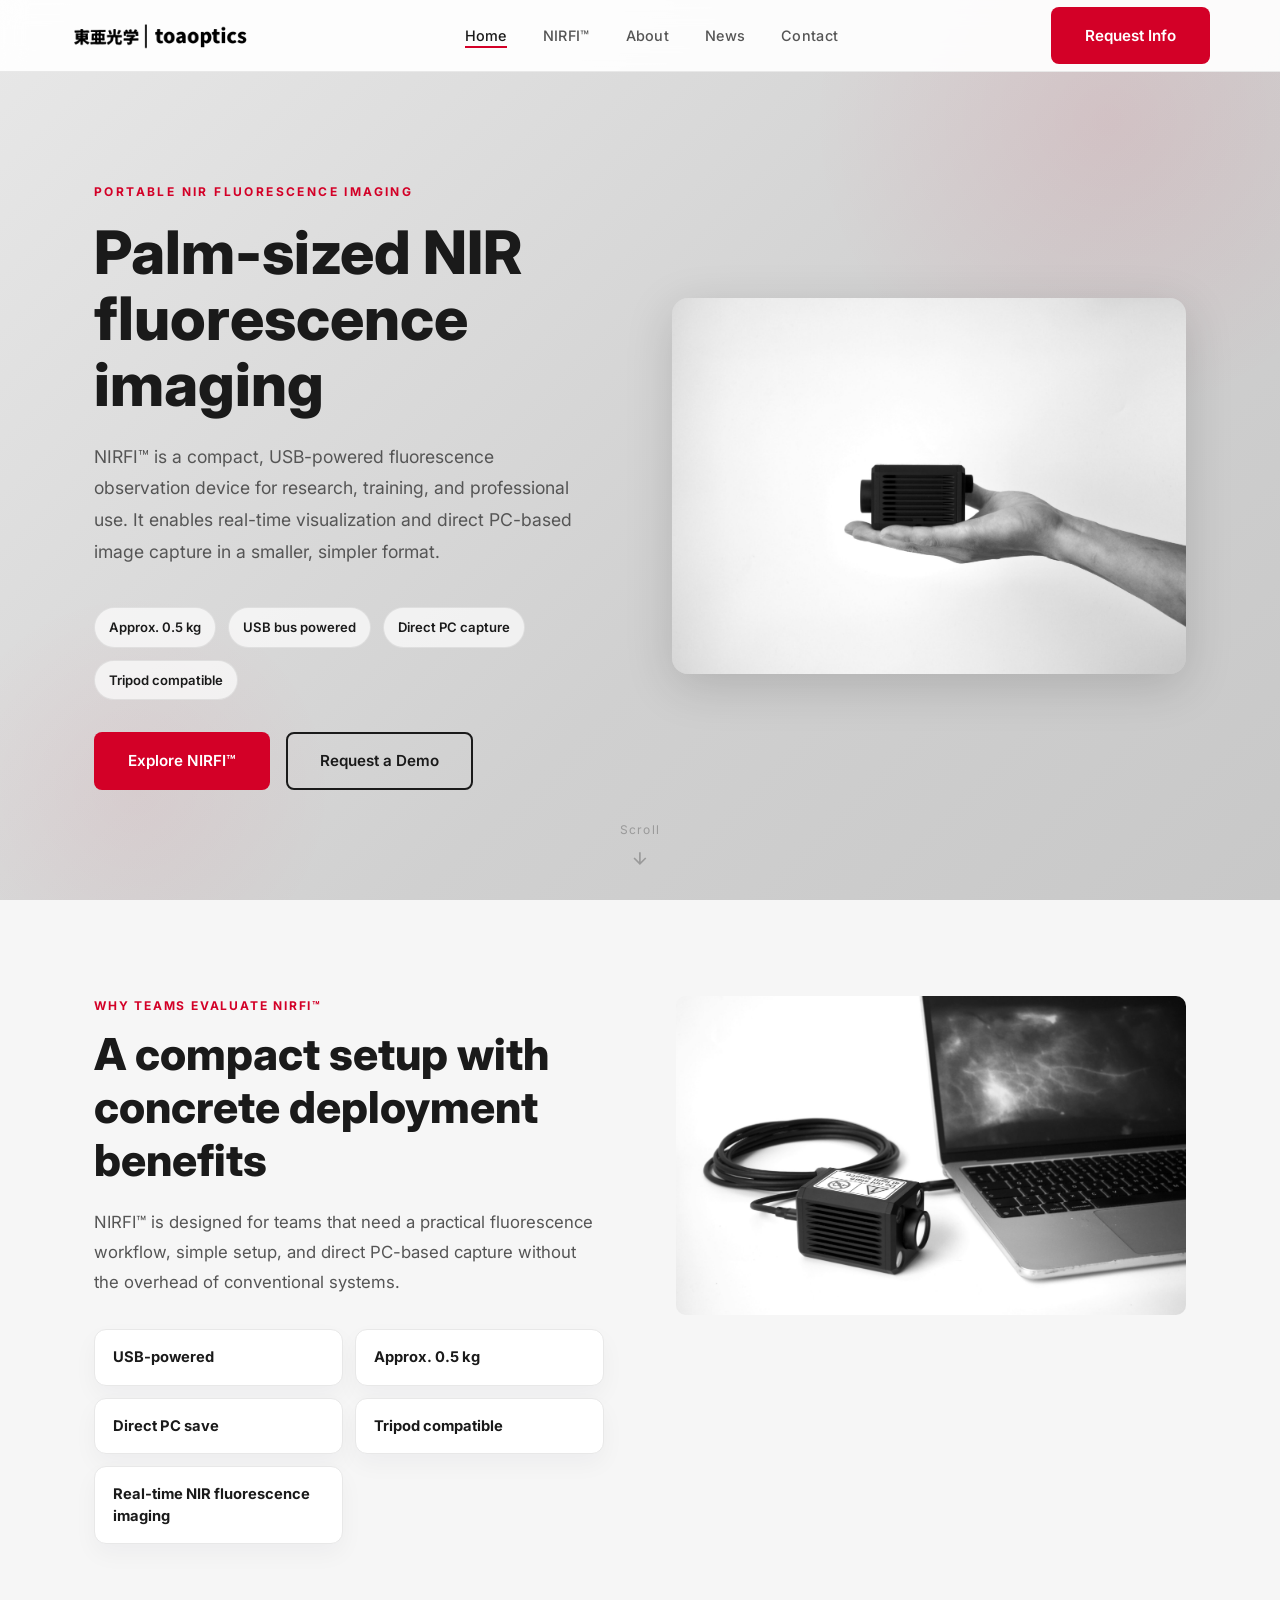
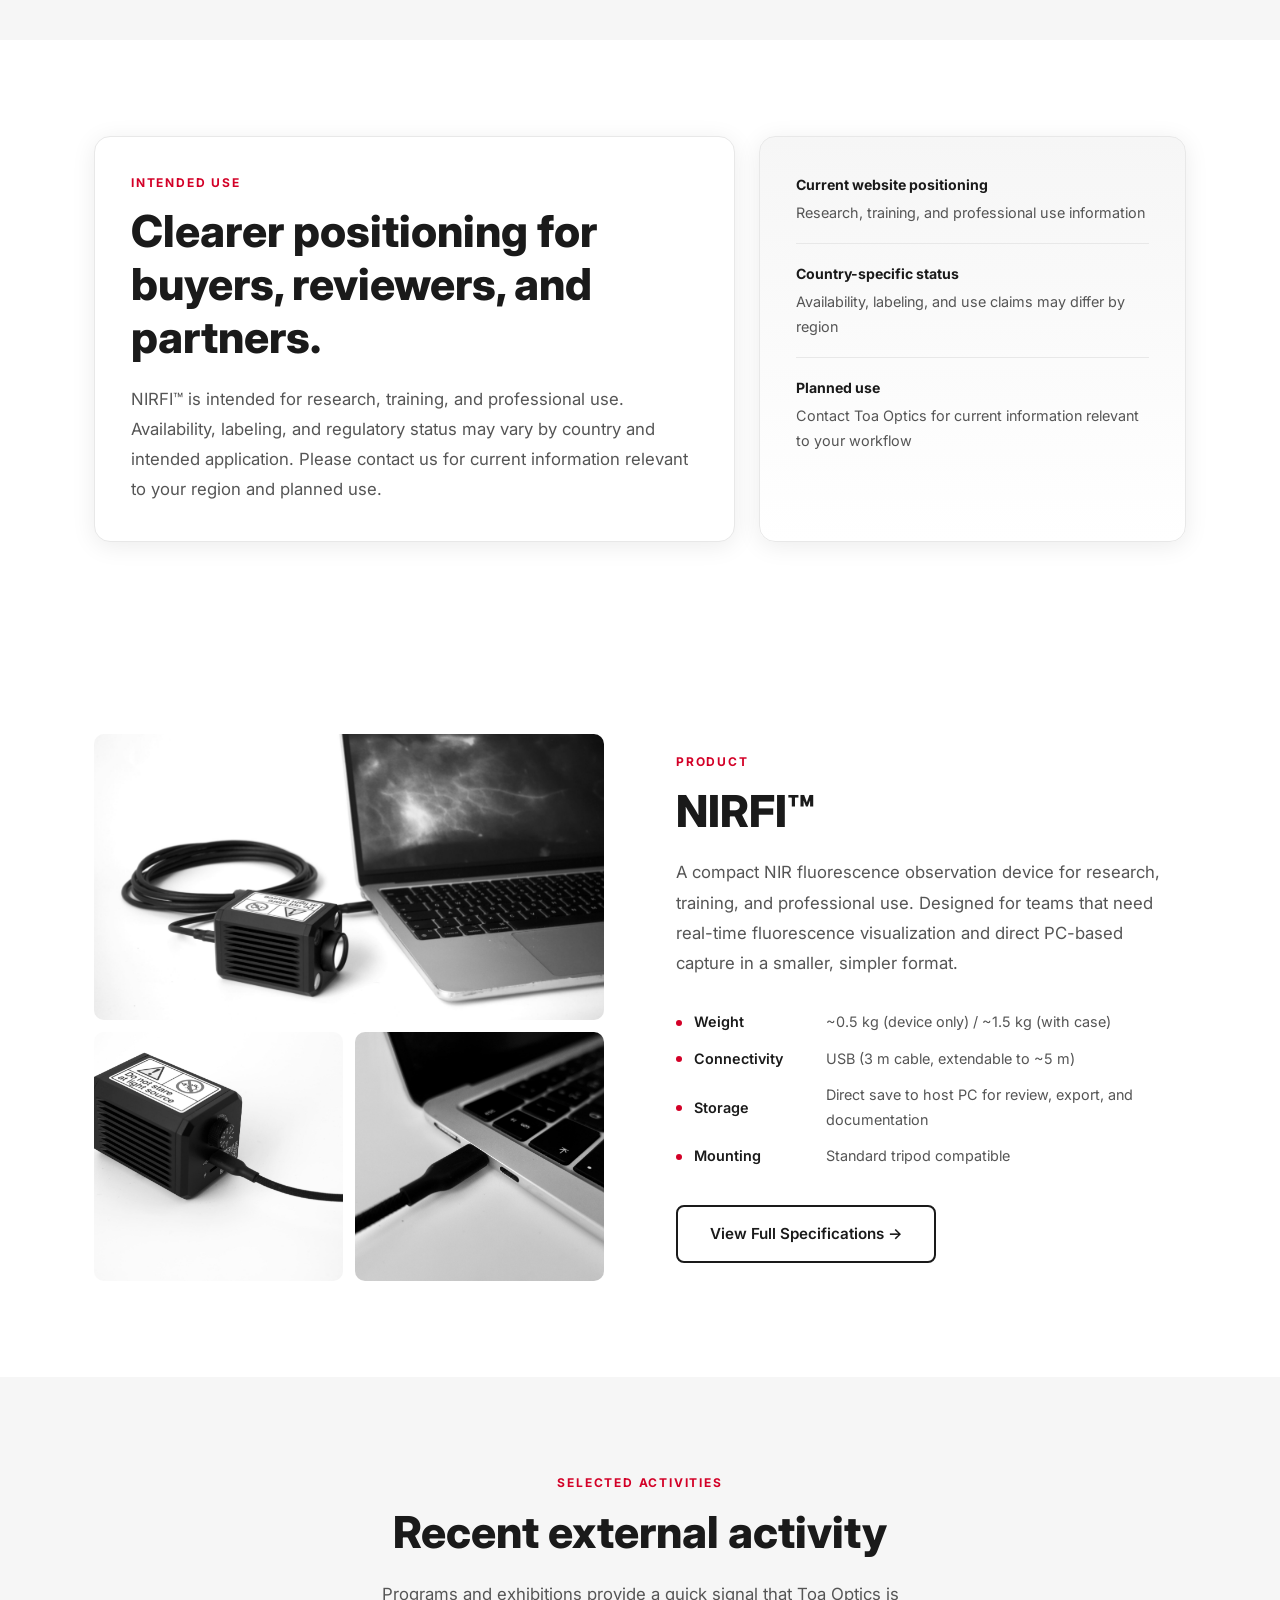
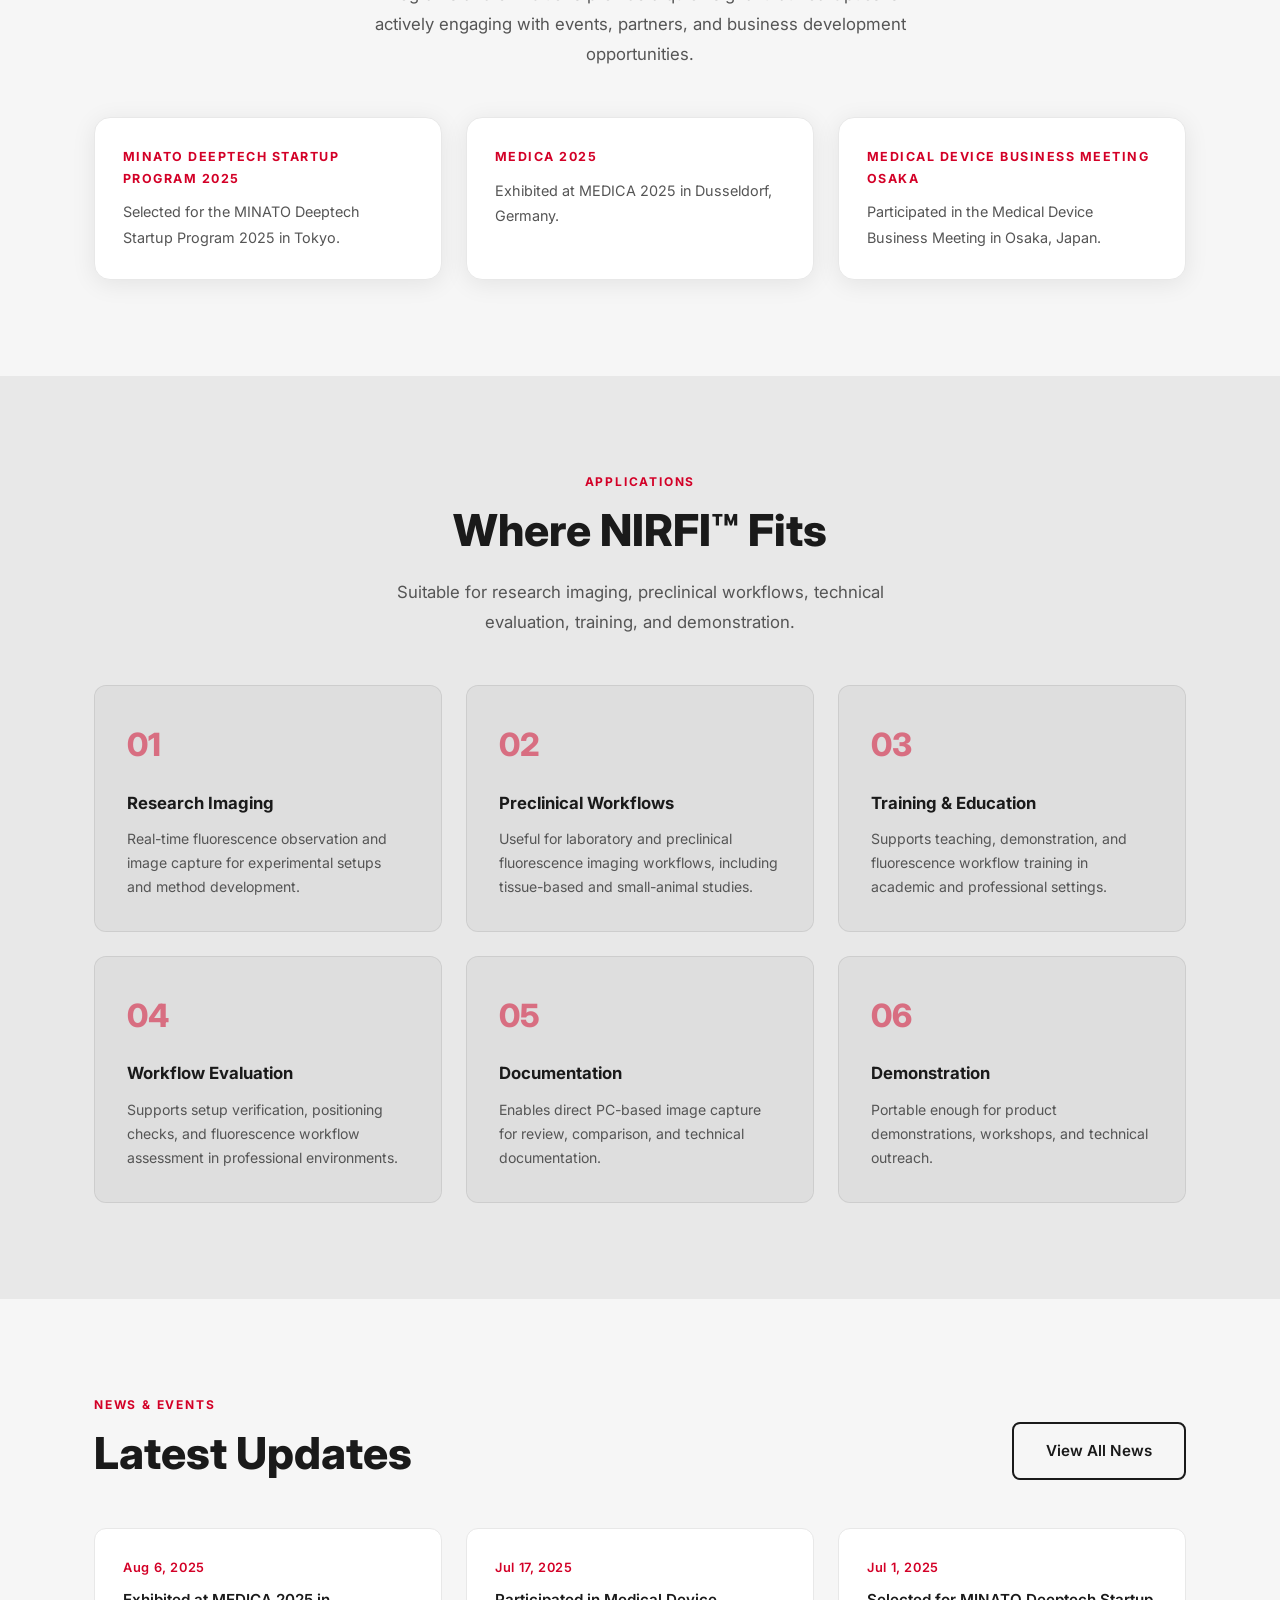
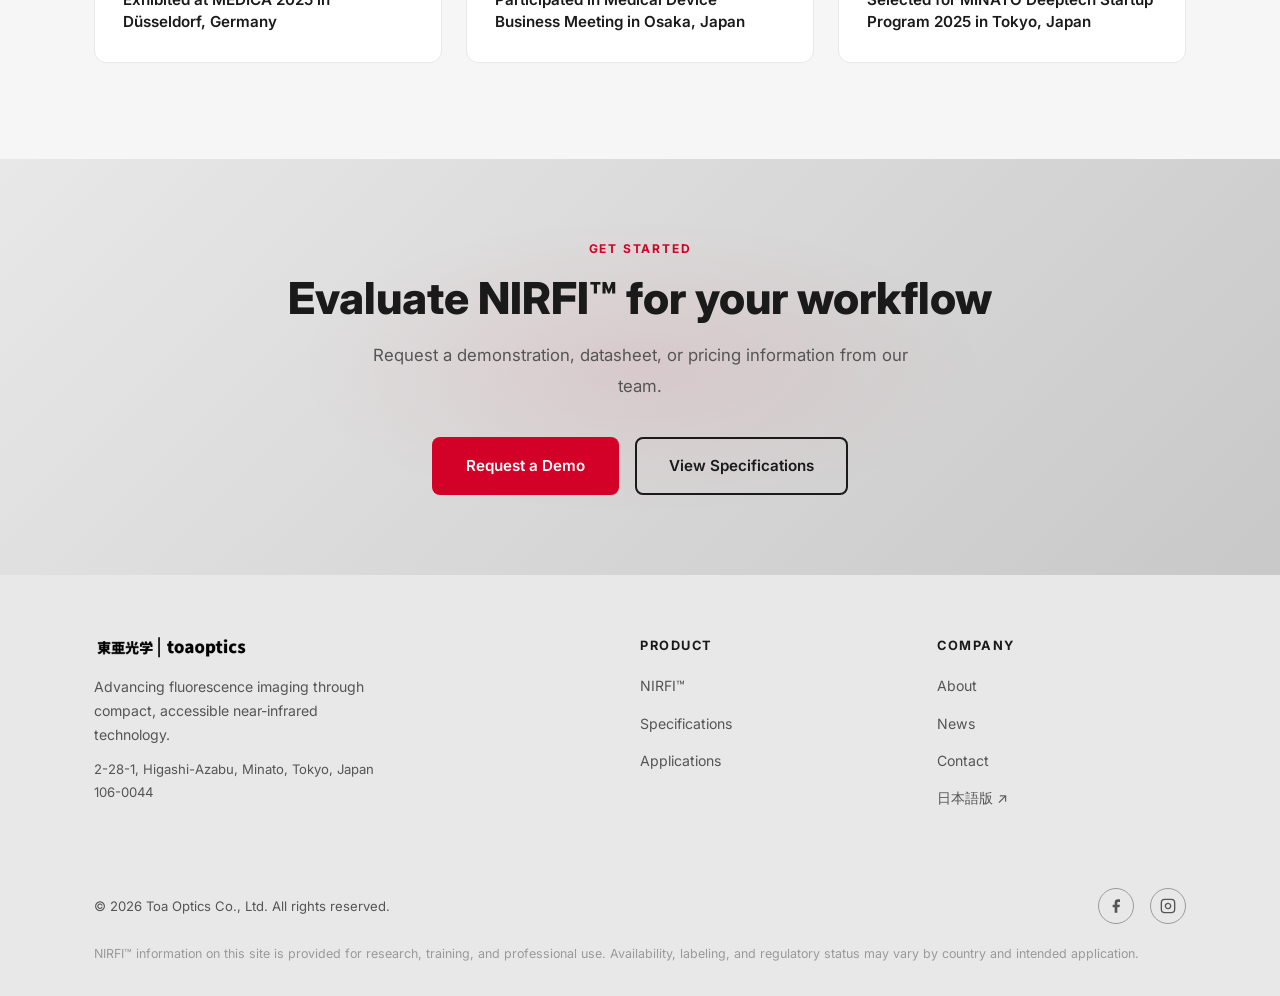
==== commit 9f735464: "a" ====
--- a/index.html
+++ b/index.html
@@ -47,9 +47,9 @@
     <div class="hero-inner">
       <div class="hero-content">
         <div class="hero-label">Portable NIR Fluorescence Imaging</div>
-        <h1 class="hero-title">Palm-sized NIR fluorescence imaging.</h1>
+        <h1 class="hero-title">Palm-sized NIR fluorescence imaging</h1>
         <p class="hero-sub">
-          NIRFI™ is a compact, USB-powered fluorescence observation device for research, training, and professional use. It provides real-time visualization and direct PC-based image capture without the overhead of conventional systems.
+          NIRFI™ is a compact, USB-powered fluorescence observation device for research, training, and professional use. It enables real-time visualization and direct PC-based image capture in a smaller, simpler format.
         </p>
         <div class="hero-points">
           <span>Approx. 0.5 kg</span>
@@ -73,42 +73,24 @@
   </div>
 </section>
 
-<!-- ── Key Features ── -->
+<!-- ── Evidence Strip ── -->
 <section class="section section--gray">
   <div class="container">
-    <div class="fade-up" style="text-align:center; max-width:600px; margin:0 auto;">
-      <div class="section-label">Why NIRFI™</div>
-      <h2 class="section-title" style="margin:0 auto 16px;">Built for practical deployment</h2>
-      <p class="section-sub" style="margin:0 auto;">NIRFI™ is designed for teams that need portable fluorescence observation, simple setup, and direct PC-based imaging workflows.</p>
-    </div>
-    <div class="features-grid">
-      <div class="feature-card fade-up fade-up-delay-1">
-        <div class="feature-icon">
-          <svg viewBox="0 0 24 24" fill="none" stroke="currentColor" stroke-width="2"><path d="M3 12a9 9 0 1 0 18 0 9 9 0 0 0-18 0M12 8v4l3 3"/></svg>
-        </div>
-        <div class="feature-title">USB Integration</div>
-        <p class="feature-desc">Connect to a host PC via USB and start imaging with standard drivers. No large console or complex installation workflow is required.</p>
-      </div>
-      <div class="feature-card fade-up fade-up-delay-2">
-        <div class="feature-icon">
-          <svg viewBox="0 0 24 24" fill="none" stroke="currentColor" stroke-width="2"><path d="M20 7H4a2 2 0 0 0-2 2v6a2 2 0 0 0 2 2h16a2 2 0 0 0 2-2V9a2 2 0 0 0-2-2zM12 3v4M12 17v4"/></svg>
-        </div>
-        <div class="feature-title">Portable Form Factor</div>
-        <p class="feature-desc">Approx. 0.5 kg device weight for easy movement between bench, workstation, and demonstration environments.</p>
-      </div>
-      <div class="feature-card fade-up fade-up-delay-3">
-        <div class="feature-icon">
-          <svg viewBox="0 0 24 24" fill="none" stroke="currentColor" stroke-width="2"><circle cx="12" cy="12" r="3"/><path d="M6.3 6.3a8 8 0 1 0 11.4 0M12 2v2"/></svg>
-        </div>
-        <div class="feature-title">Real-Time Visualization</div>
-        <p class="feature-desc">Near-infrared fluorescence imaging for live observation and image capture.</p>
-      </div>
-      <div class="feature-card fade-up fade-up-delay-4">
-        <div class="feature-icon">
-          <svg viewBox="0 0 24 24" fill="none" stroke="currentColor" stroke-width="2"><path d="M12 2L2 7l10 5 10-5-10-5zM2 17l10 5 10-5M2 12l10 5 10-5"/></svg>
-        </div>
-        <div class="feature-title">Low-Overhead Deployment</div>
-        <p class="feature-desc">Designed for teams that need a smaller, simpler imaging setup than conventional fluorescence systems.</p>
+    <div class="spotlight-inner spotlight-inner--evidence">
+      <div class="spotlight-text fade-up">
+        <div class="section-label">Why teams evaluate NIRFI™</div>
+        <h2 class="section-title">A compact setup with concrete deployment benefits</h2>
+        <p class="section-sub">NIRFI™ is designed for teams that need a practical fluorescence workflow, simple setup, and direct PC-based capture without the overhead of conventional systems.</p>
+        <div class="evidence-grid">
+          <div class="evidence-item"><span>USB-powered</span></div>
+          <div class="evidence-item"><span>Approx. 0.5 kg</span></div>
+          <div class="evidence-item"><span>Direct PC save</span></div>
+          <div class="evidence-item"><span>Tripod compatible</span></div>
+          <div class="evidence-item"><span>Real-time NIR fluorescence imaging</span></div>
+        </div>
+      </div>
+      <div class="spotlight-images spotlight-images--single fade-up">
+        <img src="images/nirfi-product-1.jpeg" alt="NIRFI connected to a host PC, showing a practical benchtop imaging workflow" loading="lazy" />
       </div>
     </div>
   </div>
@@ -177,26 +159,26 @@
   </div>
 </section>
 
-<!-- ── Recognition ── -->
+<!-- ── Selected Activities ── -->
 <section class="section section--gray">
   <div class="container">
     <div class="fade-up" style="text-align:center; max-width:700px; margin:0 auto;">
-      <div class="section-label">Recognition</div>
-      <h2 class="section-title">External programs and exhibition visibility.</h2>
-      <p class="section-sub" style="margin:0 auto;">Third-party visibility helps validate that TOA Optics is active in the medical and photonics ecosystem, not just publishing a standalone landing page.</p>
+      <div class="section-label">Selected Activities</div>
+      <h2 class="section-title">Recent external activity</h2>
+      <p class="section-sub" style="margin:0 auto;">Programs and exhibitions provide a quick signal that Toa Optics is actively engaging with events, partners, and business development opportunities.</p>
     </div>
     <div class="trust-grid">
       <div class="trust-card fade-up fade-up-delay-1">
-        <div class="trust-kicker">JETRO / MEDICA</div>
-        <p>Featured in Japan Pavilion-related visibility for MEDICA 2025 alongside other medical technology exhibitors.</p>
+        <div class="trust-kicker">MINATO Deeptech Startup Program 2025</div>
+        <p>Selected for the MINATO Deeptech Startup Program 2025 in Tokyo.</p>
       </div>
       <div class="trust-card fade-up fade-up-delay-2">
-        <div class="trust-kicker">MINATO Deeptech</div>
-        <p>Selected for the MINATO Deeptech Startup Program 2025 in Tokyo.</p>
+        <div class="trust-kicker">MEDICA 2025</div>
+        <p>Exhibited at MEDICA 2025 in Dusseldorf, Germany.</p>
       </div>
       <div class="trust-card fade-up fade-up-delay-3">
-        <div class="trust-kicker">International Events</div>
-        <p>Public exhibition activity includes MEDICA and Laser World of Photonics in Germany.</p>
+        <div class="trust-kicker">Medical Device Business Meeting Osaka</div>
+        <p>Participated in the Medical Device Business Meeting in Osaka, Japan.</p>
       </div>
     </div>
   </div>
--- a/css/style.css
+++ b/css/style.css
@@ -398,10 +398,16 @@
   gap: 72px;
   align-items: center;
 }
+.spotlight-inner--evidence {
+  align-items: start;
+}
 .spotlight-images {
   display: grid;
   grid-template-columns: 1fr 1fr;
   gap: 12px;
+}
+.spotlight-images--single {
+  grid-template-columns: 1fr;
 }
 .spotlight-images img {
   border-radius: 10px;
@@ -413,7 +419,30 @@
   grid-column: span 2;
   aspect-ratio: 16/9;
 }
+.spotlight-images--single img:first-child {
+  grid-column: span 1;
+  aspect-ratio: 16/10;
+}
 .spotlight-text .section-sub { margin-bottom: 32px; }
+.evidence-grid {
+  display: grid;
+  grid-template-columns: repeat(2, minmax(0, 1fr));
+  gap: 12px;
+}
+.evidence-item {
+  background: var(--white);
+  border: 1px solid var(--gray-2);
+  border-radius: 12px;
+  padding: 16px 18px;
+  box-shadow: 0 10px 24px rgba(12, 24, 44, 0.04);
+}
+.evidence-item span {
+  display: block;
+  font-size: 0.92rem;
+  font-weight: 700;
+  color: var(--dark);
+  line-height: 1.5;
+}
 .specs-mini {
   display: flex;
   flex-direction: column;
@@ -1093,6 +1122,7 @@
   .hero-sub { margin: 0 auto 32px; }
   .hero-points { justify-content: center; }
   .spotlight-inner { grid-template-columns: 1fr; gap: 40px; }
+  .evidence-grid { grid-template-columns: 1fr; }
   .product-hero-inner { grid-template-columns: 1fr; }
   .about-grid { grid-template-columns: 1fr; gap: 40px; }
   .contact-grid { grid-template-columns: 1fr; gap: 40px; }
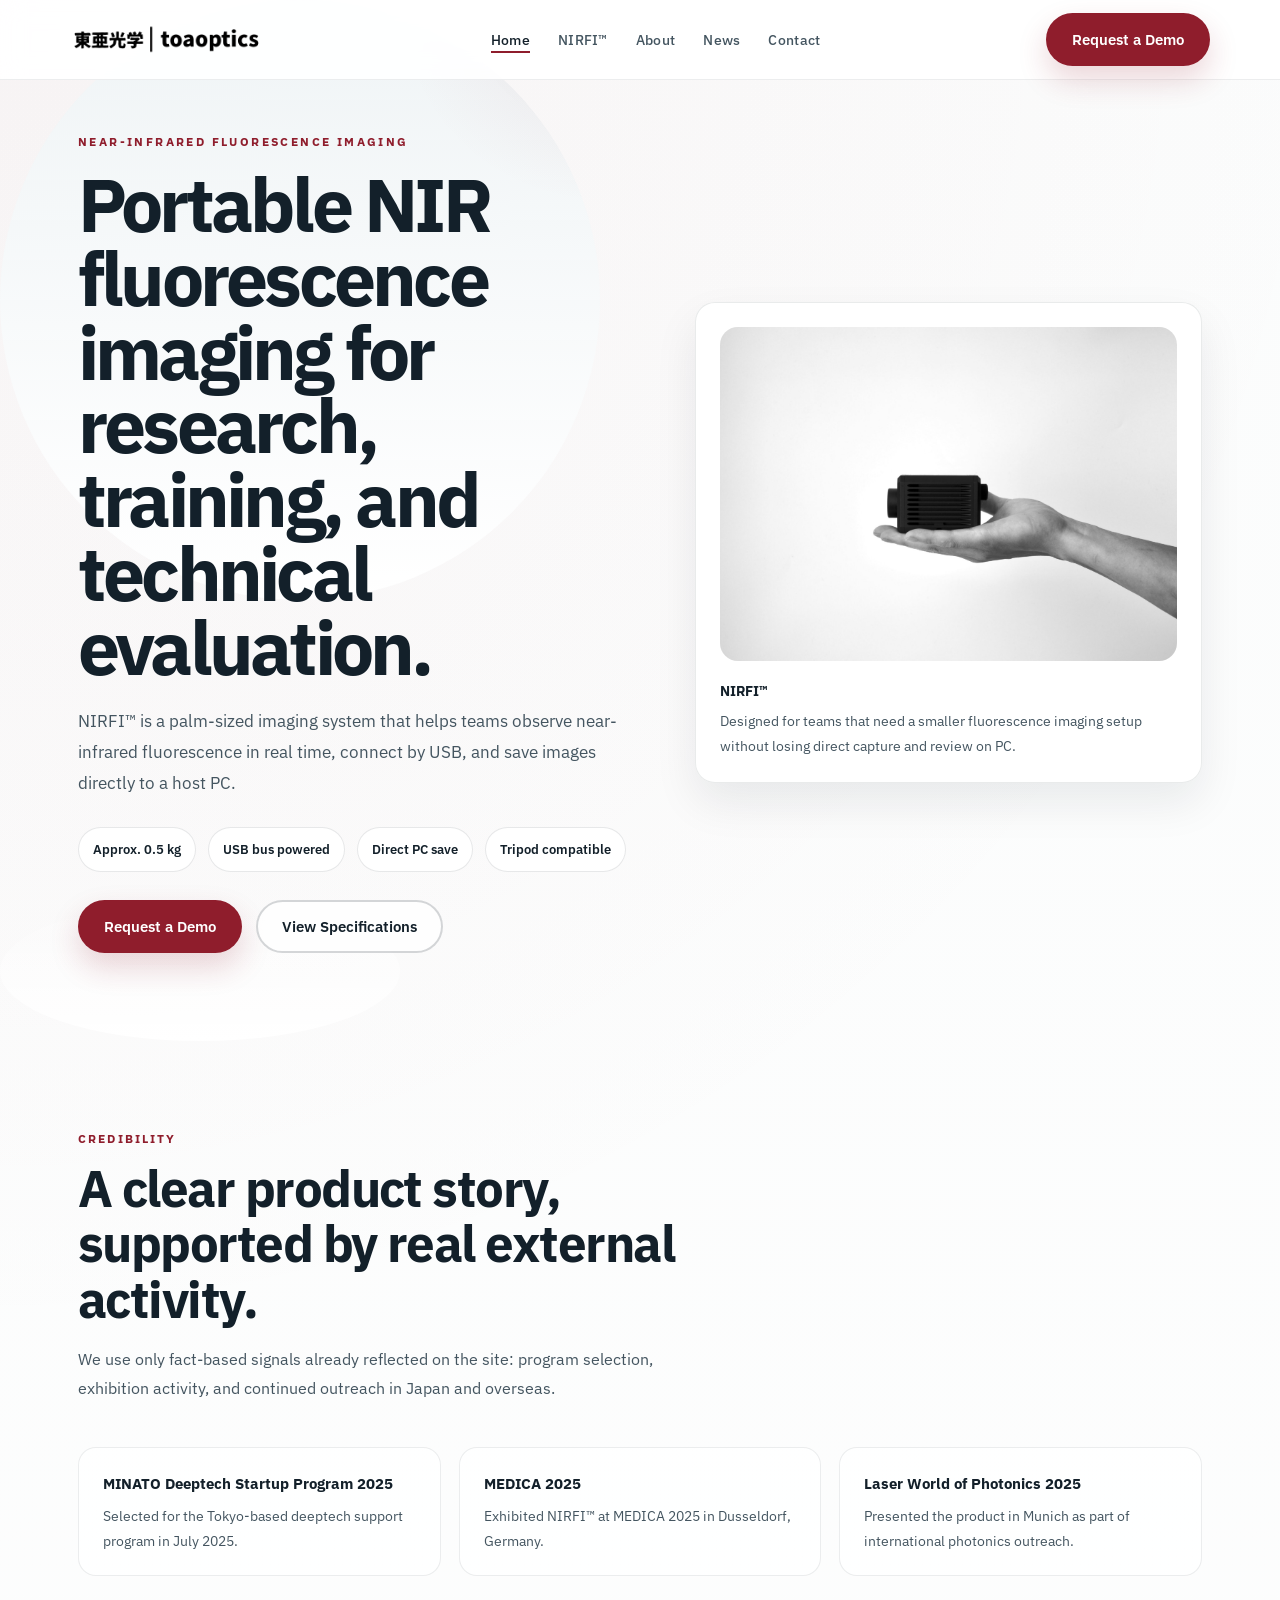
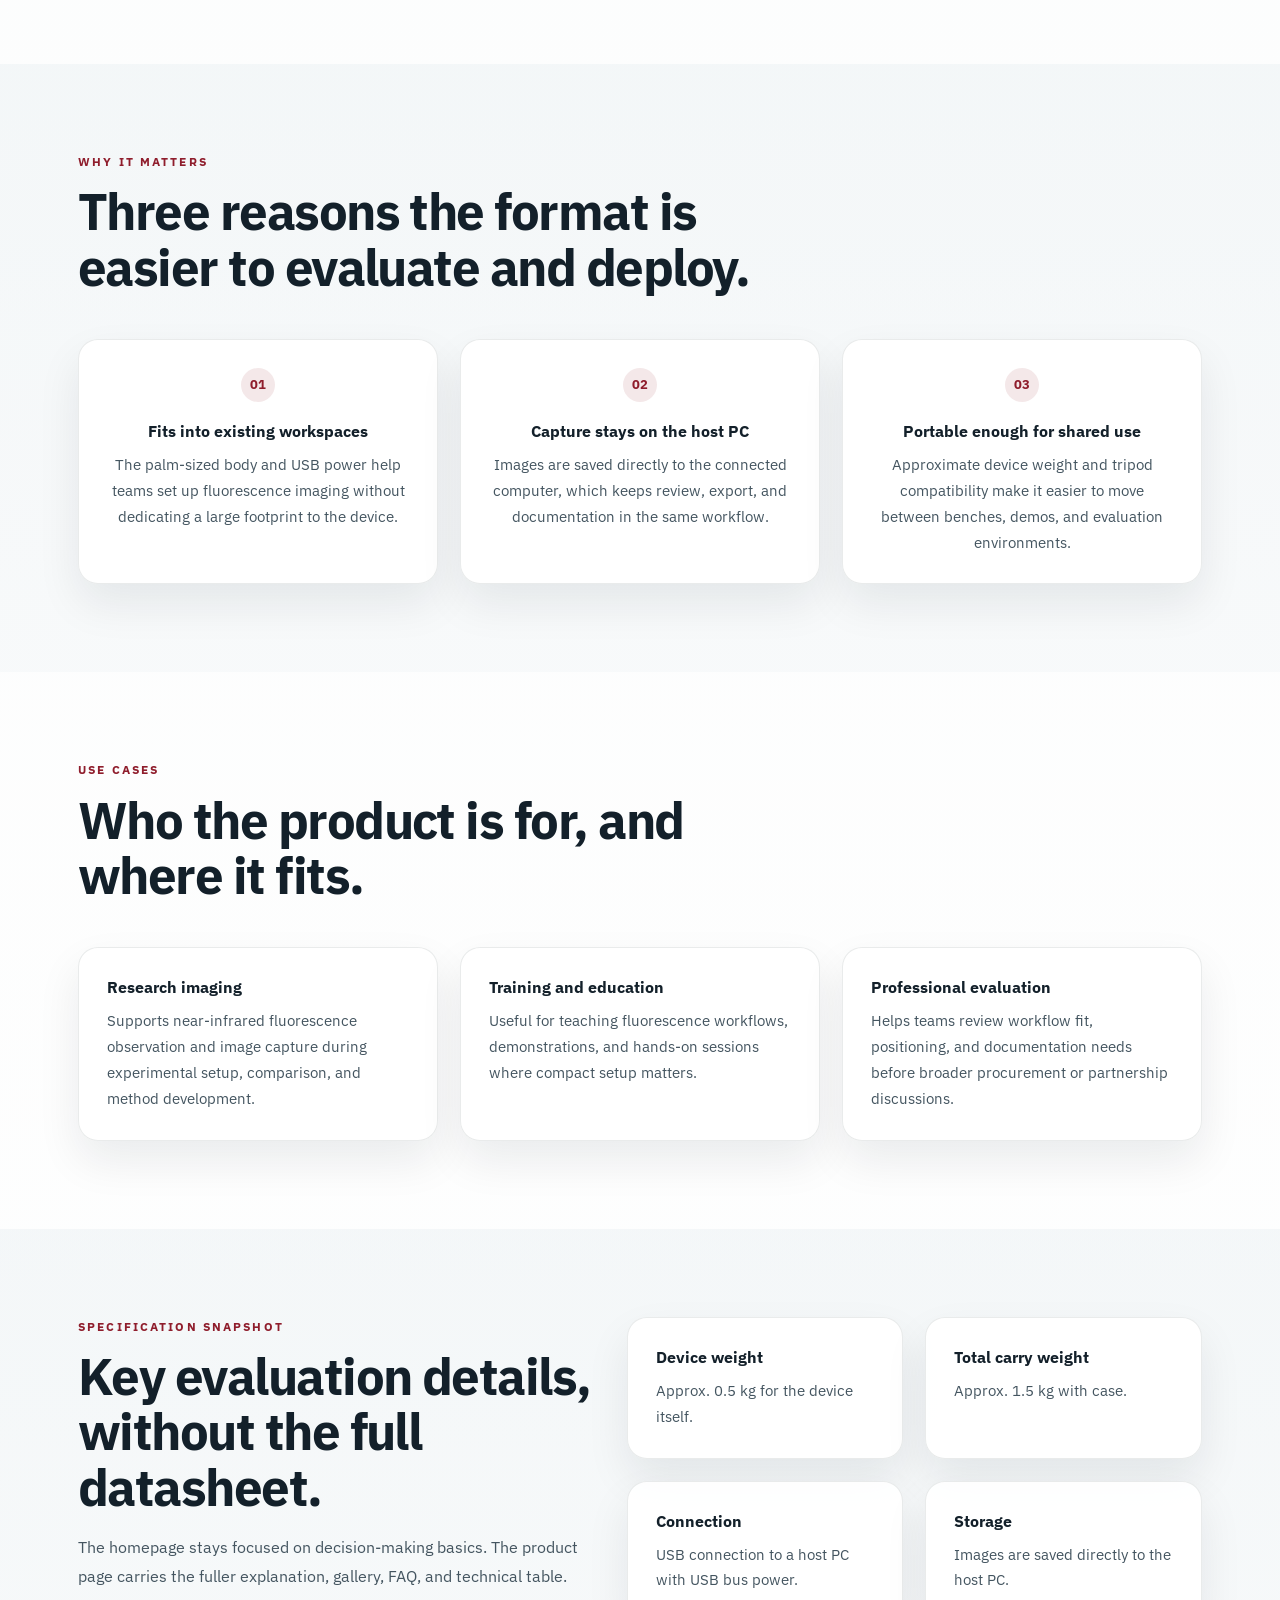
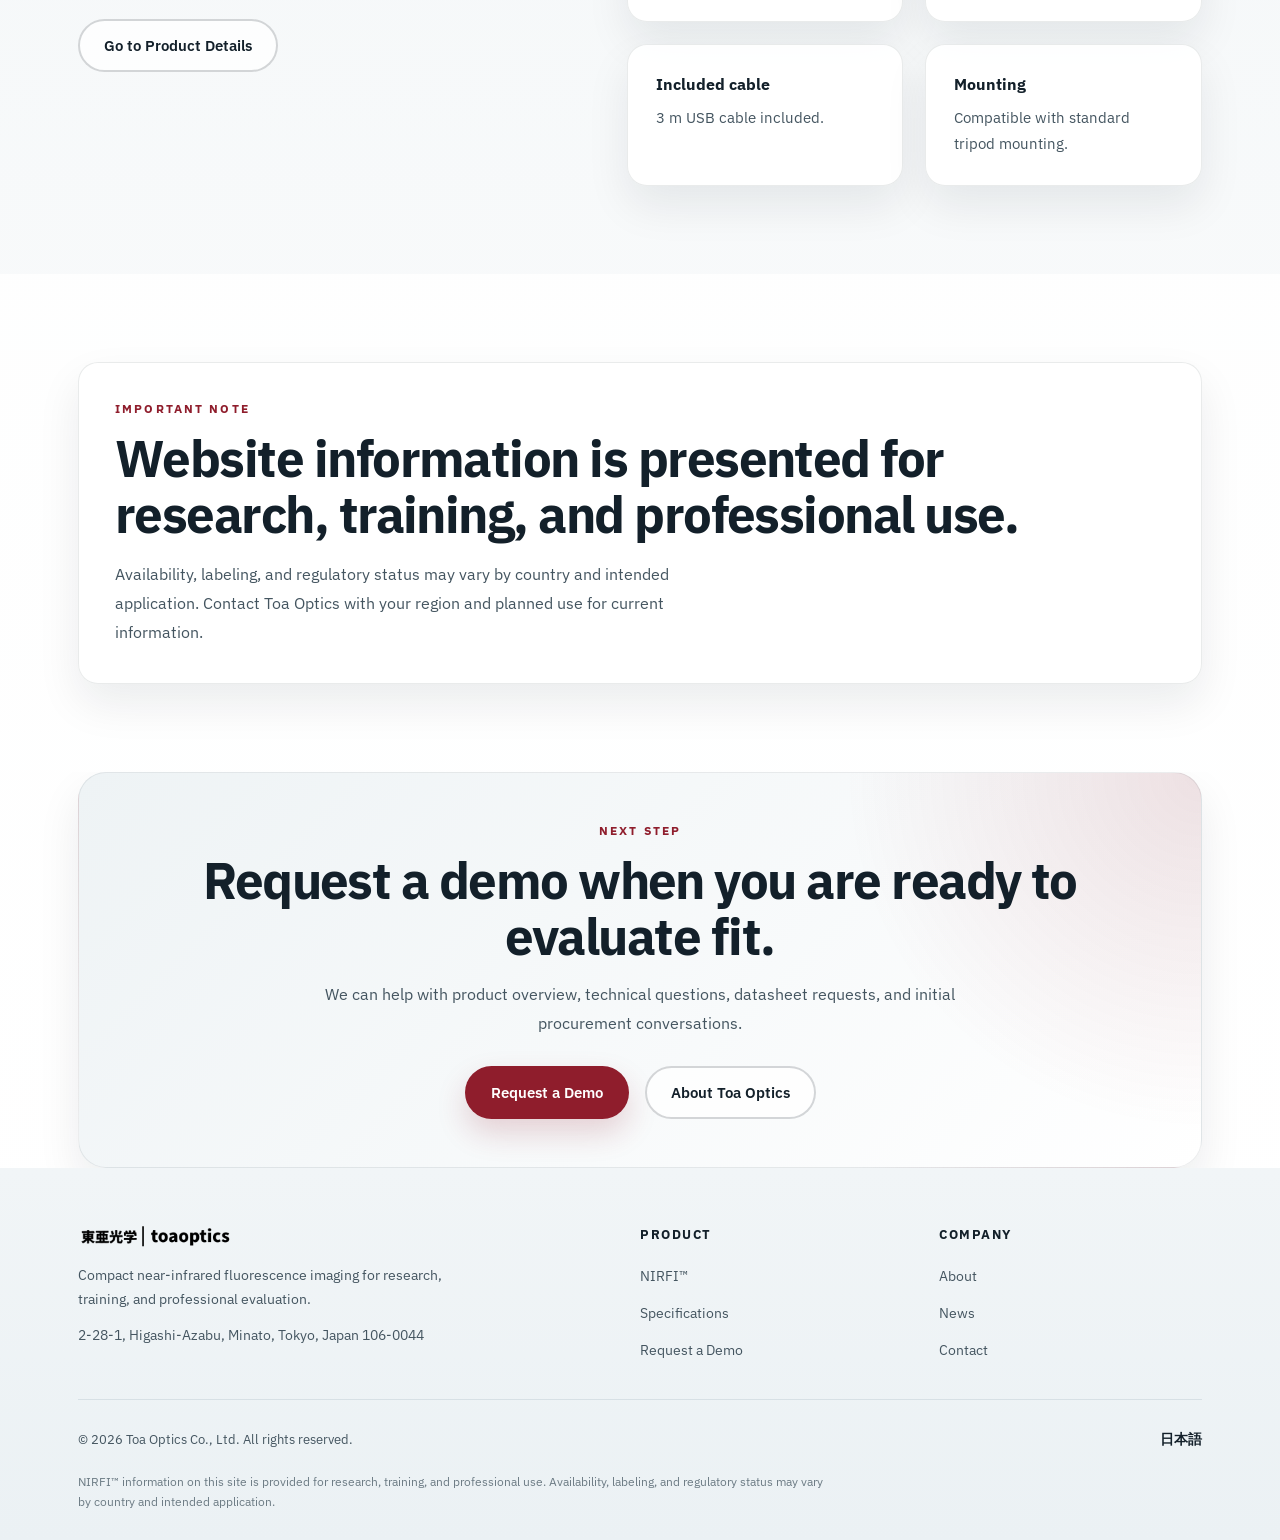
==== commit dd7d72cb: "Enhance NIRFI™ product page with structured data, improved accessibility, and updated content; modif" ====
--- a/index.html
+++ b/index.html
@@ -3,20 +3,21 @@
 <head>
   <meta charset="UTF-8" />
   <meta name="viewport" content="width=device-width, initial-scale=1.0" />
-  <title>Toa Optics — NIRFI™ Palm-Sized USB-Powered NIR Fluorescence Imaging</title>
-  <meta name="description" content="NIRFI™ by Toa Optics is a palm-sized, USB-powered near-infrared fluorescence imaging system for research, training, and professional evaluation workflows." />
-  <link rel="canonical" href="https://toaoptics.com/index.html" />
-  <link rel="alternate" hreflang="en" href="https://toaoptics.com/index.html" />
-  <link rel="alternate" hreflang="ja" href="https://toaoptics.com/jp/index.html" />
+  <title>Toa Optics | Portable Near-Infrared Fluorescence Imaging for Research and Training</title>
+  <meta name="description" content="Toa Optics develops compact near-infrared fluorescence imaging for research, training, and professional evaluation. Explore NIRFI™ and request a demo." />
+  <link rel="canonical" href="https://toaoptics.com/" />
+  <link rel="alternate" hreflang="en" href="https://toaoptics.com/" />
+  <link rel="alternate" hreflang="ja" href="https://toaoptics.com/jp/" />
+  <link rel="alternate" hreflang="x-default" href="https://toaoptics.com/" />
   <link rel="stylesheet" href="css/style.css" />
   <link rel="icon" type="image/png" href="images/favicon.png" />
 </head>
 <body>
-
-<!-- ── Navigation ── -->
+<a class="skip-link" href="#main">Skip to content</a>
+
 <nav class="nav">
   <div class="nav-inner">
-    <a href="index.html" class="nav-logo">
+    <a href="index.html" class="nav-logo" aria-label="Toa Optics home">
       <img src="images/logo.png" alt="Toa Optics" />
     </a>
     <ul class="nav-links">
@@ -26,264 +27,205 @@
       <li><a href="news.html">News</a></li>
       <li><a href="contact.html">Contact</a></li>
     </ul>
-    <a href="contact.html" class="btn btn-primary nav-cta">Request Info</a>
-    <div class="hamburger">
+    <a href="contact.html" class="btn btn-primary nav-cta">Request a Demo</a>
+    <button class="hamburger" type="button" aria-expanded="false" aria-controls="mobile-menu" aria-label="Open navigation menu">
       <span></span><span></span><span></span>
-    </div>
+    </button>
   </div>
 </nav>
-<div class="mobile-menu">
+
+<div class="mobile-menu" id="mobile-menu">
   <a href="index.html">Home</a>
   <a href="nirfi.html">NIRFI™</a>
   <a href="about.html">About</a>
   <a href="news.html">News</a>
   <a href="contact.html">Contact</a>
-  <a href="contact.html" class="btn btn-primary" style="margin-top:8px;">Request Info</a>
+  <a href="contact.html" class="btn btn-primary">Request a Demo</a>
 </div>
 
-<!-- ── Hero ── -->
-<section class="hero">
-  <div class="container">
-    <div class="hero-inner">
-      <div class="hero-content">
-        <div class="hero-label">Portable NIR Fluorescence Imaging</div>
-        <h1 class="hero-title">Palm-sized NIR fluorescence imaging</h1>
-        <p class="hero-sub">
-          NIRFI™ is a compact, USB-powered fluorescence observation device for research, training, and professional use. It enables real-time visualization and direct PC-based image capture in a smaller, simpler format.
-        </p>
-        <div class="hero-points">
-          <span>Approx. 0.5 kg</span>
-          <span>USB bus powered</span>
-          <span>Direct PC capture</span>
-          <span>Tripod compatible</span>
-        </div>
-        <div class="hero-buttons">
-          <a href="nirfi.html" class="btn btn-primary">Explore NIRFI™</a>
-          <a href="contact.html" class="btn btn-outline">Request a Demo</a>
-        </div>
-      </div>
-      <div class="hero-image">
-        <img src="images/nirfi-hero.jpeg" alt="Palm-sized NIRFI device held in one hand to show compact form factor" loading="eager" />
-      </div>
-    </div>
-  </div>
-  <div class="hero-scroll">
-    <span>Scroll</span>
-    <svg viewBox="0 0 24 24" fill="none" stroke="currentColor" stroke-width="2"><path d="M12 5v14M5 12l7 7 7-7"/></svg>
-  </div>
-</section>
-
-<!-- ── Evidence Strip ── -->
-<section class="section section--gray">
-  <div class="container">
-    <div class="spotlight-inner spotlight-inner--evidence">
-      <div class="spotlight-text fade-up">
-        <div class="section-label">Why teams evaluate NIRFI™</div>
-        <h2 class="section-title">A compact setup with concrete deployment benefits</h2>
-        <p class="section-sub">NIRFI™ is designed for teams that need a practical fluorescence workflow, simple setup, and direct PC-based capture without the overhead of conventional systems.</p>
-        <div class="evidence-grid">
-          <div class="evidence-item"><span>USB-powered</span></div>
-          <div class="evidence-item"><span>Approx. 0.5 kg</span></div>
-          <div class="evidence-item"><span>Direct PC save</span></div>
-          <div class="evidence-item"><span>Tripod compatible</span></div>
-          <div class="evidence-item"><span>Real-time NIR fluorescence imaging</span></div>
-        </div>
-      </div>
-      <div class="spotlight-images spotlight-images--single fade-up">
-        <img src="images/nirfi-product-1.jpeg" alt="NIRFI connected to a host PC, showing a practical benchtop imaging workflow" loading="lazy" />
-      </div>
-    </div>
-  </div>
-</section>
-
-<!-- ── Regulatory / Intended Use ── -->
-<section class="section">
-  <div class="container">
-    <div class="regulatory-grid">
-      <div class="notice-card fade-up">
-        <div class="section-label">Intended Use</div>
-        <h2 class="section-title">Clearer positioning for buyers, reviewers, and partners.</h2>
-        <p class="section-sub">NIRFI™ is intended for research, training, and professional use. Availability, labeling, and regulatory status may vary by country and intended application. Please contact us for current information relevant to your region and planned use.</p>
-      </div>
-      <div class="notice-card notice-card--muted fade-up">
-        <div class="notice-list">
-          <div><strong>Current website positioning</strong><span>Research, training, and professional use information</span></div>
-          <div><strong>Country-specific status</strong><span>Availability, labeling, and use claims may differ by region</span></div>
-          <div><strong>Planned use</strong><span>Contact Toa Optics for current information relevant to your workflow</span></div>
-        </div>
-      </div>
-    </div>
-  </div>
-</section>
-
-<!-- ── Product Spotlight ── -->
-<section class="section">
-  <div class="container">
-    <div class="spotlight-inner">
-      <div class="spotlight-images fade-up">
-        <img src="images/nirfi-product-1.jpeg" alt="NIRFI connected to a host PC during benchtop setup" loading="lazy" />
-        <img src="images/nirfi-product-2.jpeg" alt="Compact NIRFI imaging device placed beside a laptop" loading="lazy" />
-        <img src="images/nirfi-product-3.jpeg" alt="NIRFI capture workflow showing device and imaging context" loading="lazy" />
-      </div>
-      <div class="spotlight-text fade-up">
-        <div class="section-label">Product</div>
-        <h2 class="section-title">NIRFI™</h2>
-        <p class="section-sub">
-          A compact NIR fluorescence observation device for research, training, and professional use. Designed for teams that need real-time fluorescence visualization and direct PC-based capture in a smaller, simpler format.
-        </p>
-        <div class="specs-mini">
-          <div class="spec-row">
-            <div class="spec-dot"></div>
-            <span class="spec-key">Weight</span>
-            <span class="spec-val">~0.5 kg (device only) / ~1.5 kg (with case)</span>
-          </div>
-          <div class="spec-row">
-            <div class="spec-dot"></div>
-            <span class="spec-key">Connectivity</span>
-            <span class="spec-val">USB (3 m cable, extendable to ~5 m)</span>
-          </div>
-          <div class="spec-row">
-            <div class="spec-dot"></div>
-            <span class="spec-key">Storage</span>
-            <span class="spec-val">Direct save to host PC for review, export, and documentation</span>
-          </div>
-          <div class="spec-row">
-            <div class="spec-dot"></div>
-            <span class="spec-key">Mounting</span>
-            <span class="spec-val">Standard tripod compatible</span>
-          </div>
-        </div>
-        <a href="nirfi.html" class="btn btn-outline-navy">View Full Specifications →</a>
-      </div>
-    </div>
-  </div>
-</section>
-
-<!-- ── Selected Activities ── -->
-<section class="section section--gray">
-  <div class="container">
-    <div class="fade-up" style="text-align:center; max-width:700px; margin:0 auto;">
-      <div class="section-label">Selected Activities</div>
-      <h2 class="section-title">Recent external activity</h2>
-      <p class="section-sub" style="margin:0 auto;">Programs and exhibitions provide a quick signal that Toa Optics is actively engaging with events, partners, and business development opportunities.</p>
-    </div>
-    <div class="trust-grid">
-      <div class="trust-card fade-up fade-up-delay-1">
-        <div class="trust-kicker">MINATO Deeptech Startup Program 2025</div>
-        <p>Selected for the MINATO Deeptech Startup Program 2025 in Tokyo.</p>
-      </div>
-      <div class="trust-card fade-up fade-up-delay-2">
-        <div class="trust-kicker">MEDICA 2025</div>
-        <p>Exhibited at MEDICA 2025 in Dusseldorf, Germany.</p>
-      </div>
-      <div class="trust-card fade-up fade-up-delay-3">
-        <div class="trust-kicker">Medical Device Business Meeting Osaka</div>
-        <p>Participated in the Medical Device Business Meeting in Osaka, Japan.</p>
-      </div>
-    </div>
-  </div>
-</section>
-
-<!-- ── Applications ── -->
-<section class="section section--dark">
-  <div class="container">
-    <div class="fade-up" style="text-align:center; max-width:600px; margin:0 auto;">
-      <div class="section-label">Applications</div>
-      <h2 class="section-title">Where NIRFI™ Fits</h2>
-      <p class="section-sub" style="margin:0 auto;">Suitable for research imaging, preclinical workflows, technical evaluation, training, and demonstration.</p>
-    </div>
-    <div class="apps-grid">
-      <div class="app-card fade-up fade-up-delay-1">
-        <div class="app-number">01</div>
-        <div class="app-title">Research Imaging</div>
-        <p class="app-desc">Real-time fluorescence observation and image capture for experimental setups and method development.</p>
-      </div>
-      <div class="app-card fade-up fade-up-delay-2">
-        <div class="app-number">02</div>
-        <div class="app-title">Preclinical Workflows</div>
-        <p class="app-desc">Useful for laboratory and preclinical fluorescence imaging workflows, including tissue-based and small-animal studies.</p>
-      </div>
-      <div class="app-card fade-up fade-up-delay-3">
-        <div class="app-number">03</div>
-        <div class="app-title">Training &amp; Education</div>
-        <p class="app-desc">Supports teaching, demonstration, and fluorescence workflow training in academic and professional settings.</p>
-      </div>
-      <div class="app-card fade-up fade-up-delay-1">
-        <div class="app-number">04</div>
-        <div class="app-title">Workflow Evaluation</div>
-        <p class="app-desc">Supports setup verification, positioning checks, and fluorescence workflow assessment in professional environments.</p>
-      </div>
-      <div class="app-card fade-up fade-up-delay-2">
-        <div class="app-number">05</div>
-        <div class="app-title">Documentation</div>
-        <p class="app-desc">Enables direct PC-based image capture for review, comparison, and technical documentation.</p>
-      </div>
-      <div class="app-card fade-up fade-up-delay-3">
-        <div class="app-number">06</div>
-        <div class="app-title">Demonstration</div>
-        <p class="app-desc">Portable enough for product demonstrations, workshops, and technical outreach.</p>
-      </div>
-    </div>
-  </div>
-</section>
-
-<!-- ── News ── -->
-<section class="section section--gray">
-  <div class="container">
-    <div class="fade-up" style="display:flex; align-items:flex-end; justify-content:space-between; flex-wrap:wrap; gap:16px; margin-bottom:0;">
-      <div>
-        <div class="section-label">News &amp; Events</div>
-        <h2 class="section-title" style="margin-bottom:0;">Latest Updates</h2>
-      </div>
-      <a href="news.html" class="btn btn-outline-navy">View All News</a>
-    </div>
-    <div class="news-grid" style="margin-top:48px;">
-      <div class="news-card fade-up fade-up-delay-1">
-        <div class="news-date">Aug 6, 2025</div>
-        <div class="news-title">Exhibited at MEDICA 2025 in Düsseldorf, Germany</div>
-      </div>
-      <div class="news-card fade-up fade-up-delay-2">
-        <div class="news-date">Jul 17, 2025</div>
-        <div class="news-title">Participated in Medical Device Business Meeting in Osaka, Japan</div>
-      </div>
-      <div class="news-card fade-up fade-up-delay-3">
-        <div class="news-date">Jul 1, 2025</div>
-        <div class="news-title">Selected for MINATO Deeptech Startup Program 2025 in Tokyo, Japan</div>
-      </div>
-    </div>
-  </div>
-</section>
-
-<!-- ── CTA Banner ── -->
-<section class="cta-banner">
-  <div class="container" style="position:relative;z-index:1;">
-    <div class="fade-up">
-      <div class="section-label" style="text-align:center;">Get Started</div>
-      <h2 class="section-title" style="color:var(--dark); text-align:center;">Evaluate NIRFI™ for your workflow</h2>
-      <p class="section-sub" style="text-align:center; margin:0 auto 36px;">Request a demonstration, datasheet, or pricing information from our team.</p>
-      <div class="cta-buttons">
-        <a href="contact.html" class="btn btn-primary">Request a Demo</a>
-        <a href="nirfi.html" class="btn btn-outline">View Specifications</a>
-      </div>
-    </div>
-  </div>
-</section>
-
-<!-- ── Footer ── -->
+<main id="main">
+  <section class="hero">
+    <div class="container">
+      <div class="hero-inner">
+        <div class="hero-content">
+          <div class="hero-label">Near-Infrared Fluorescence Imaging</div>
+          <h1 class="hero-title">Portable NIR fluorescence imaging for research, training, and technical evaluation.</h1>
+          <p class="hero-sub">NIRFI™ is a palm-sized imaging system that helps teams observe near-infrared fluorescence in real time, connect by USB, and save images directly to a host PC.</p>
+          <div class="hero-points">
+            <span>Approx. 0.5 kg</span>
+            <span>USB bus powered</span>
+            <span>Direct PC save</span>
+            <span>Tripod compatible</span>
+          </div>
+          <div class="hero-buttons">
+            <a href="contact.html" class="btn btn-primary">Request a Demo</a>
+            <a href="nirfi.html#specs" class="btn btn-outline">View Specifications</a>
+          </div>
+        </div>
+        <div class="hero-card">
+          <img src="images/nirfi-hero.jpeg" alt="NIRFI held in one hand to show the compact device size" loading="eager" />
+          <div class="hero-card-caption">
+            <strong>NIRFI™</strong>
+            <span>Designed for teams that need a smaller fluorescence imaging setup without losing direct capture and review on PC.</span>
+          </div>
+        </div>
+      </div>
+    </div>
+  </section>
+
+  <section class="section">
+    <div class="container">
+      <div class="section-intro">
+        <div class="section-label">Credibility</div>
+        <h2 class="section-title">A clear product story, supported by real external activity.</h2>
+        <p class="section-sub">We use only fact-based signals already reflected on the site: program selection, exhibition activity, and continued outreach in Japan and overseas.</p>
+      </div>
+      <div class="trust-strip">
+        <div class="trust-item">
+          <strong>MINATO Deeptech Startup Program 2025</strong>
+          <p>Selected for the Tokyo-based deeptech support program in July 2025.</p>
+        </div>
+        <div class="trust-item">
+          <strong>MEDICA 2025</strong>
+          <p>Exhibited NIRFI™ at MEDICA 2025 in Dusseldorf, Germany.</p>
+        </div>
+        <div class="trust-item">
+          <strong>Laser World of Photonics 2025</strong>
+          <p>Presented the product in Munich as part of international photonics outreach.</p>
+        </div>
+      </div>
+    </div>
+  </section>
+
+  <section class="section section--gray">
+    <div class="container">
+      <div class="section-intro">
+        <div class="section-label">Why It Matters</div>
+        <h2 class="section-title">Three reasons the format is easier to evaluate and deploy.</h2>
+      </div>
+      <div class="value-grid">
+        <article class="value-card">
+          <div class="value-index">01</div>
+          <h3>Fits into existing workspaces</h3>
+          <p>The palm-sized body and USB power help teams set up fluorescence imaging without dedicating a large footprint to the device.</p>
+        </article>
+        <article class="value-card">
+          <div class="value-index">02</div>
+          <h3>Capture stays on the host PC</h3>
+          <p>Images are saved directly to the connected computer, which keeps review, export, and documentation in the same workflow.</p>
+        </article>
+        <article class="value-card">
+          <div class="value-index">03</div>
+          <h3>Portable enough for shared use</h3>
+          <p>Approximate device weight and tripod compatibility make it easier to move between benches, demos, and evaluation environments.</p>
+        </article>
+      </div>
+    </div>
+  </section>
+
+  <section class="section">
+    <div class="container">
+      <div class="section-intro">
+        <div class="section-label">Use Cases</div>
+        <h2 class="section-title">Who the product is for, and where it fits.</h2>
+      </div>
+      <div class="use-case-grid">
+        <article class="use-case-card">
+          <h3>Research imaging</h3>
+          <p>Supports near-infrared fluorescence observation and image capture during experimental setup, comparison, and method development.</p>
+        </article>
+        <article class="use-case-card">
+          <h3>Training and education</h3>
+          <p>Useful for teaching fluorescence workflows, demonstrations, and hands-on sessions where compact setup matters.</p>
+        </article>
+        <article class="use-case-card">
+          <h3>Professional evaluation</h3>
+          <p>Helps teams review workflow fit, positioning, and documentation needs before broader procurement or partnership discussions.</p>
+        </article>
+      </div>
+    </div>
+  </section>
+
+  <section class="section section--gray">
+    <div class="container">
+      <div class="split-panel">
+        <div class="section-intro" style="margin-bottom:0;">
+          <div class="section-label">Specification Snapshot</div>
+          <h2 class="section-title">Key evaluation details, without the full datasheet.</h2>
+          <p class="section-sub">The homepage stays focused on decision-making basics. The product page carries the fuller explanation, gallery, FAQ, and technical table.</p>
+          <div class="hero-buttons" style="margin-top:28px;">
+            <a href="nirfi.html" class="btn btn-outline">Go to Product Details</a>
+          </div>
+        </div>
+        <div class="snapshot-grid">
+          <article class="snapshot-card">
+            <h3>Device weight</h3>
+            <p>Approx. 0.5 kg for the device itself.</p>
+          </article>
+          <article class="snapshot-card">
+            <h3>Total carry weight</h3>
+            <p>Approx. 1.5 kg with case.</p>
+          </article>
+          <article class="snapshot-card">
+            <h3>Connection</h3>
+            <p>USB connection to a host PC with USB bus power.</p>
+          </article>
+          <article class="snapshot-card">
+            <h3>Storage</h3>
+            <p>Images are saved directly to the host PC.</p>
+          </article>
+          <article class="snapshot-card">
+            <h3>Included cable</h3>
+            <p>3 m USB cable included.</p>
+          </article>
+          <article class="snapshot-card">
+            <h3>Mounting</h3>
+            <p>Compatible with standard tripod mounting.</p>
+          </article>
+        </div>
+      </div>
+    </div>
+  </section>
+
+  <section class="section">
+    <div class="container">
+      <div class="notice-card">
+        <div class="section-label">Important Note</div>
+        <h2 class="section-title">Website information is presented for research, training, and professional use.</h2>
+        <p class="section-sub">Availability, labeling, and regulatory status may vary by country and intended application. Contact Toa Optics with your region and planned use for current information.</p>
+      </div>
+    </div>
+  </section>
+
+  <section class="section cta-banner">
+    <div class="container">
+      <div class="cta-panel">
+        <div class="section-label">Next Step</div>
+        <h2 class="section-title">Request a demo when you are ready to evaluate fit.</h2>
+        <p class="section-sub">We can help with product overview, technical questions, datasheet requests, and initial procurement conversations.</p>
+        <div class="cta-buttons">
+          <a href="contact.html" class="btn btn-primary">Request a Demo</a>
+          <a href="about.html" class="btn btn-outline">About Toa Optics</a>
+        </div>
+      </div>
+    </div>
+  </section>
+</main>
+
 <footer class="footer">
   <div class="container">
     <div class="footer-inner">
       <div class="footer-brand">
         <img src="images/logo.png" alt="Toa Optics" />
-        <p>Advancing fluorescence imaging through compact, accessible near-infrared technology.</p>
-        <p style="margin-top:12px; font-size:0.82rem;">2-28-1, Higashi-Azabu, Minato, Tokyo, Japan 106-0044</p>
+        <p>Compact near-infrared fluorescence imaging for research, training, and professional evaluation.</p>
+        <p class="footer-address">2-28-1, Higashi-Azabu, Minato, Tokyo, Japan 106-0044</p>
       </div>
       <div>
         <div class="footer-heading">Product</div>
         <ul class="footer-links">
           <li><a href="nirfi.html">NIRFI™</a></li>
           <li><a href="nirfi.html#specs">Specifications</a></li>
-          <li><a href="nirfi.html#applications">Applications</a></li>
+          <li><a href="contact.html">Request a Demo</a></li>
         </ul>
       </div>
       <div>
@@ -292,20 +234,12 @@
           <li><a href="about.html">About</a></li>
           <li><a href="news.html">News</a></li>
           <li><a href="contact.html">Contact</a></li>
-          <li><a href="jp/index.html">日本語版 ↗</a></li>
         </ul>
       </div>
     </div>
     <div class="footer-bottom">
       <span>© 2026 Toa Optics Co., Ltd. All rights reserved.</span>
-      <div class="footer-social">
-        <a href="#" aria-label="Facebook">
-          <svg viewBox="0 0 24 24" fill="currentColor"><path d="M18 2h-3a5 5 0 0 0-5 5v3H7v4h3v8h4v-8h3l1-4h-4V7a1 1 0 0 1 1-1h3z"/></svg>
-        </a>
-        <a href="#" aria-label="Instagram">
-          <svg viewBox="0 0 24 24" fill="none" stroke="currentColor" stroke-width="2"><rect x="2" y="2" width="20" height="20" rx="5" ry="5"/><path d="M16 11.37A4 4 0 1 1 12.63 8 4 4 0 0 1 16 11.37z"/><line x1="17.5" y1="6.5" x2="17.51" y2="6.5"/></svg>
-        </a>
-      </div>
+      <a class="footer-language" href="jp/index.html">日本語</a>
     </div>
     <p class="footer-disclaimer">NIRFI™ information on this site is provided for research, training, and professional use. Availability, labeling, and regulatory status may vary by country and intended application.</p>
   </div>
--- a/css/style.css
+++ b/css/style.css
@@ -2,7 +2,7 @@
    NIRFI - Toa Optics | Global Styles
    ======================================== */
 
-@import url('https://fonts.googleapis.com/css2?family=Inter:wght@300;400;500;600;700;800&display=swap');
+@import url('https://fonts.googleapis.com/css2?family=IBM+Plex+Sans:wght@300;400;500;600;700&display=swap');
 
 :root {
   --navy:    #E8E8E8;
@@ -853,6 +853,46 @@
   color: var(--gray-3);
   margin-top: 16px;
   line-height: 1.6;
+}
+
+/* ── FAQ ── */
+.faq-list {
+  margin-top: 40px;
+  display: grid;
+  gap: 16px;
+}
+.faq-item {
+  background: var(--white);
+  border: 1px solid var(--gray-2);
+  border-radius: 12px;
+  box-shadow: var(--shadow);
+  overflow: hidden;
+}
+.faq-item summary {
+  list-style: none;
+  cursor: pointer;
+  padding: 22px 24px;
+  font-weight: 700;
+  color: var(--dark);
+  position: relative;
+  padding-right: 56px;
+}
+.faq-item summary::-webkit-details-marker { display: none; }
+.faq-item summary::after {
+  content: "+";
+  position: absolute;
+  right: 24px;
+  top: 50%;
+  transform: translateY(-50%);
+  font-size: 1.4rem;
+  color: var(--cyan);
+}
+.faq-item[open] summary::after { content: "−"; }
+.faq-item p {
+  padding: 0 24px 22px;
+  color: var(--gray-4);
+  line-height: 1.8;
+  margin: 0;
 }
 
 /* ── Gallery Grid ── */
@@ -1146,3 +1186,821 @@
   .gallery-grid { grid-template-columns: 1fr; }
   .hero-points span { width: 100%; justify-content: center; }
 }
+
+/* ========================================
+   2026 Site Refresh Overrides
+   ======================================== */
+
+:root {
+  --navy: #eef3f5;
+  --navy-2: #e4ecef;
+  --cyan: #8f1d2c;
+  --cyan-2: #741722;
+  --white: #ffffff;
+  --gray-1: #f7f9fa;
+  --gray-2: #d7e0e5;
+  --gray-3: #6c7b84;
+  --gray-4: #445560;
+  --text: #25323b;
+  --dark: #13202a;
+  --radius: 14px;
+  --shadow: 0 20px 44px rgba(15, 31, 43, 0.08);
+  --shadow-lg: 0 28px 64px rgba(15, 31, 43, 0.12);
+}
+
+html {
+  scroll-padding-top: 88px;
+}
+
+body {
+  font-family: 'IBM Plex Sans', 'Hiragino Sans', 'Yu Gothic', 'YuGothic', sans-serif;
+  background:
+    radial-gradient(circle at top left, rgba(143, 29, 44, 0.04), transparent 28%),
+    linear-gradient(180deg, #fbfcfc 0%, #ffffff 100%);
+  color: var(--text);
+}
+
+main {
+  display: block;
+}
+
+.skip-link {
+  position: absolute;
+  left: 16px;
+  top: -56px;
+  z-index: 1200;
+  padding: 12px 18px;
+  border-radius: 999px;
+  background: var(--dark);
+  color: var(--white);
+  transition: top 0.2s ease;
+}
+
+.skip-link:focus {
+  top: 16px;
+}
+
+.container {
+  max-width: 1180px;
+  padding: 0 28px;
+}
+
+.section {
+  padding: 88px 0;
+}
+
+.section--gray {
+  background: linear-gradient(180deg, rgba(238, 243, 245, 0.62), rgba(247, 249, 250, 0.9));
+}
+
+.section-label,
+.eyebrow {
+  font-size: 0.74rem;
+  letter-spacing: 0.18em;
+  color: var(--cyan);
+}
+
+.section-title {
+  font-size: clamp(2rem, 4vw, 3.3rem);
+  line-height: 1.08;
+  letter-spacing: -0.03em;
+  margin-bottom: 18px;
+}
+
+.section-sub {
+  max-width: 640px;
+  font-size: 1rem;
+  line-height: 1.82;
+}
+
+.section-intro {
+  max-width: 720px;
+  margin-bottom: 44px;
+}
+
+.section-intro--center {
+  margin-left: auto;
+  margin-right: auto;
+  text-align: center;
+}
+
+.btn {
+  min-height: 48px;
+  border-radius: 999px;
+  padding: 12px 24px;
+  font-size: 0.92rem;
+  font-weight: 600;
+}
+
+.btn-primary {
+  background: var(--cyan);
+  color: var(--white);
+  box-shadow: 0 14px 30px rgba(143, 29, 44, 0.18);
+}
+
+.btn-primary:hover,
+.btn-primary:focus-visible {
+  background: var(--cyan-2);
+  transform: translateY(-1px);
+  box-shadow: 0 18px 36px rgba(143, 29, 44, 0.24);
+}
+
+.btn-outline,
+.btn-outline-navy {
+  border-color: rgba(19, 32, 42, 0.18);
+  color: var(--dark);
+  background: rgba(255, 255, 255, 0.75);
+}
+
+.btn-outline:hover,
+.btn-outline:focus-visible,
+.btn-outline-navy:hover,
+.btn-outline-navy:focus-visible {
+  background: var(--dark);
+  border-color: var(--dark);
+  color: var(--white);
+}
+
+.btn:focus-visible,
+.nav-links a:focus-visible,
+.mobile-menu a:focus-visible,
+.footer-links a:focus-visible,
+.footer-language:focus-visible,
+summary:focus-visible,
+input:focus-visible,
+select:focus-visible,
+textarea:focus-visible,
+.hamburger:focus-visible {
+  outline: 3px solid rgba(143, 29, 44, 0.24);
+  outline-offset: 3px;
+}
+
+.nav {
+  height: 80px;
+  background: rgba(255, 255, 255, 0.92);
+  border-bottom: 1px solid rgba(19, 32, 42, 0.08);
+}
+
+.nav.scrolled {
+  height: 72px;
+  background: rgba(255, 255, 255, 0.97);
+  box-shadow: 0 10px 32px rgba(19, 32, 42, 0.08);
+}
+
+.nav-logo img {
+  height: 30px;
+}
+
+.nav-links {
+  gap: 28px;
+}
+
+.nav-links a {
+  color: var(--gray-4);
+  font-weight: 500;
+}
+
+.hamburger {
+  appearance: none;
+  border: 0;
+  background: transparent;
+  display: none;
+}
+
+.mobile-menu {
+  top: 80px;
+  background: rgba(255, 255, 255, 0.98);
+}
+
+.hero,
+.product-hero,
+.page-hero {
+  position: relative;
+  overflow: hidden;
+}
+
+.hero::before,
+.product-hero::before,
+.page-hero::before {
+  content: '';
+  position: absolute;
+  inset: 0;
+  background:
+    radial-gradient(circle at top right, rgba(143, 29, 44, 0.08), transparent 24%),
+    linear-gradient(180deg, rgba(238, 243, 245, 0.92), rgba(255, 255, 255, 0.98));
+}
+
+.hero {
+  min-height: auto;
+  padding: 132px 0 88px;
+  background: transparent;
+}
+
+.hero::after,
+.page-hero::after,
+.product-hero::after {
+  content: '';
+  position: absolute;
+  inset: auto 0 0;
+  height: 140px;
+  background: linear-gradient(180deg, rgba(255, 255, 255, 0), #ffffff);
+}
+
+.hero-inner,
+.product-hero-inner,
+.about-grid,
+.contact-grid,
+.spotlight-inner {
+  position: relative;
+  z-index: 1;
+}
+
+.hero-inner,
+.product-hero-inner {
+  grid-template-columns: minmax(0, 1.05fr) minmax(360px, 0.95fr);
+  gap: 56px;
+  align-items: center;
+}
+
+.hero-content,
+.hero-copy {
+  max-width: 640px;
+}
+
+.hero-title {
+  font-size: clamp(2.6rem, 6vw, 4.7rem);
+  line-height: 0.98;
+  letter-spacing: -0.05em;
+  margin-bottom: 22px;
+}
+
+.hero-sub {
+  max-width: 620px;
+  margin-bottom: 28px;
+  font-size: 1.04rem;
+  line-height: 1.86;
+}
+
+.hero-points,
+.metric-list {
+  display: flex;
+  flex-wrap: wrap;
+  gap: 12px;
+  margin-bottom: 28px;
+}
+
+.hero-points span,
+.metric-list span {
+  padding: 10px 14px;
+  border-radius: 999px;
+  border: 1px solid rgba(19, 32, 42, 0.1);
+  background: rgba(255, 255, 255, 0.88);
+  font-size: 0.84rem;
+  font-weight: 600;
+  color: var(--dark);
+}
+
+.hero-buttons {
+  display: flex;
+  flex-wrap: wrap;
+  gap: 14px;
+}
+
+.hero-image img,
+.product-hero-img img,
+.about-img img {
+  border-radius: 22px;
+  box-shadow: var(--shadow-lg);
+}
+
+.hero-card,
+.summary-card,
+.value-card,
+.use-case-card,
+.snapshot-card,
+.procurement-card,
+.contact-reason,
+.news-item,
+.trust-card,
+.notice-card,
+.faq-item,
+.contact-form-card,
+.spec-callout {
+  border: 1px solid rgba(19, 32, 42, 0.09);
+  border-radius: 20px;
+  background: rgba(255, 255, 255, 0.92);
+  box-shadow: var(--shadow);
+}
+
+.hero-card {
+  padding: 24px;
+}
+
+.hero-card img {
+  width: 100%;
+  border-radius: 18px;
+  margin-bottom: 18px;
+}
+
+.hero-card-caption {
+  display: grid;
+  gap: 6px;
+  color: var(--gray-4);
+  font-size: 0.9rem;
+}
+
+.hero-card-caption strong {
+  color: var(--dark);
+}
+
+.trust-strip {
+  display: grid;
+  grid-template-columns: repeat(3, minmax(0, 1fr));
+  gap: 18px;
+}
+
+.trust-item {
+  padding: 22px 24px;
+  border-radius: 18px;
+  background: rgba(255, 255, 255, 0.7);
+  border: 1px solid rgba(19, 32, 42, 0.08);
+}
+
+.trust-item strong {
+  display: block;
+  margin-bottom: 8px;
+  color: var(--dark);
+  font-size: 0.96rem;
+}
+
+.trust-item p {
+  font-size: 0.9rem;
+  line-height: 1.7;
+  color: var(--gray-4);
+}
+
+.value-grid,
+.use-case-grid,
+.snapshot-grid,
+.procurement-grid,
+.contact-reasons {
+  display: grid;
+  gap: 22px;
+}
+
+.value-grid,
+.use-case-grid,
+.procurement-grid,
+.contact-reasons {
+  grid-template-columns: repeat(3, minmax(0, 1fr));
+}
+
+.snapshot-grid {
+  grid-template-columns: repeat(2, minmax(0, 1fr));
+}
+
+.value-card,
+.use-case-card,
+.snapshot-card,
+.procurement-card,
+.contact-reason {
+  padding: 28px;
+}
+
+.value-card h3,
+.use-case-card h3,
+.snapshot-card h3,
+.procurement-card h3,
+.contact-reason h3 {
+  font-size: 1.02rem;
+  line-height: 1.35;
+  color: var(--dark);
+  margin-bottom: 10px;
+}
+
+.value-card p,
+.use-case-card p,
+.snapshot-card p,
+.procurement-card p,
+.contact-reason p {
+  font-size: 0.92rem;
+  line-height: 1.76;
+  color: var(--gray-4);
+}
+
+.value-index {
+  display: inline-flex;
+  align-items: center;
+  justify-content: center;
+  width: 34px;
+  height: 34px;
+  margin-bottom: 18px;
+  border-radius: 50%;
+  background: rgba(143, 29, 44, 0.1);
+  color: var(--cyan);
+  font-size: 0.8rem;
+  font-weight: 700;
+}
+
+.split-panel {
+  display: grid;
+  grid-template-columns: minmax(0, 0.95fr) minmax(0, 1.05fr);
+  gap: 28px;
+  align-items: start;
+}
+
+.note-card,
+.summary-card,
+.procurement-card {
+  padding: 30px;
+}
+
+.summary-grid {
+  display: grid;
+  grid-template-columns: repeat(2, minmax(0, 1fr));
+  gap: 22px;
+}
+
+.summary-list,
+.profile-list {
+  display: grid;
+  gap: 14px;
+}
+
+.summary-list div,
+.profile-list div {
+  padding-bottom: 14px;
+  border-bottom: 1px solid rgba(19, 32, 42, 0.09);
+}
+
+.summary-list div:last-child,
+.profile-list div:last-child {
+  border-bottom: 0;
+  padding-bottom: 0;
+}
+
+.summary-list strong,
+.profile-list strong {
+  display: block;
+  margin-bottom: 4px;
+  font-size: 0.88rem;
+  color: var(--dark);
+}
+
+.summary-list span,
+.profile-list span {
+  color: var(--gray-4);
+  font-size: 0.92rem;
+  line-height: 1.7;
+}
+
+.steps {
+  gap: 22px;
+  margin-top: 40px;
+}
+
+.steps::before {
+  top: 24px;
+  left: calc(16.66% + 24px);
+  right: calc(16.66% + 24px);
+  background: linear-gradient(90deg, rgba(143, 29, 44, 0.3), rgba(19, 32, 42, 0.08));
+}
+
+.step {
+  padding: 28px;
+  border: 1px solid rgba(19, 32, 42, 0.08);
+  border-radius: 20px;
+  background: rgba(255, 255, 255, 0.9);
+  box-shadow: var(--shadow);
+}
+
+.step-num {
+  width: 48px;
+  height: 48px;
+  margin-bottom: 18px;
+}
+
+.gallery-grid {
+  gap: 18px;
+}
+
+.gallery-item {
+  border-radius: 18px;
+}
+
+.specs-table-wrap {
+  margin-top: 32px;
+  border-radius: 20px;
+  background: rgba(255, 255, 255, 0.96);
+}
+
+.spec-table th,
+.spec-table td,
+table th,
+table td {
+  padding-top: 18px;
+  padding-bottom: 18px;
+}
+
+.spec-note {
+  max-width: 700px;
+}
+
+.faq-list {
+  gap: 14px;
+}
+
+.faq-item summary {
+  font-size: 0.98rem;
+}
+
+.faq-item p {
+  font-size: 0.9rem;
+}
+
+.page-hero,
+.product-hero {
+  padding: 132px 0 72px;
+  background: transparent;
+}
+
+.page-hero .container,
+.product-hero .container {
+  position: relative;
+  z-index: 1;
+}
+
+.page-hero h1,
+.product-hero h1 {
+  letter-spacing: -0.04em;
+}
+
+.page-hero p,
+.product-hero p {
+  max-width: 700px;
+}
+
+.product-hero-badge {
+  margin-bottom: 18px;
+}
+
+.about-grid {
+  grid-template-columns: minmax(0, 1fr) minmax(300px, 0.88fr);
+  gap: 48px;
+}
+
+.profile-grid {
+  display: grid;
+  grid-template-columns: repeat(2, minmax(0, 1fr));
+  gap: 22px;
+}
+
+.profile-card {
+  padding: 28px;
+  border-radius: 20px;
+  border: 1px solid rgba(19, 32, 42, 0.08);
+  background: rgba(255, 255, 255, 0.88);
+}
+
+.profile-card h3 {
+  font-size: 0.92rem;
+  letter-spacing: 0.12em;
+  text-transform: uppercase;
+  color: var(--gray-3);
+  margin-bottom: 10px;
+}
+
+.profile-card p,
+.profile-card a {
+  font-size: 0.95rem;
+  line-height: 1.7;
+  color: var(--dark);
+}
+
+.news-list {
+  margin-top: 0;
+  gap: 18px;
+}
+
+.news-item {
+  padding: 26px 28px;
+  gap: 28px;
+  border-bottom: 0;
+}
+
+.news-item-date {
+  min-width: 108px;
+  color: var(--cyan);
+  font-weight: 700;
+}
+
+.news-item-tag {
+  background: rgba(143, 29, 44, 0.08);
+  color: var(--cyan);
+}
+
+.news-item-tag.event {
+  background: rgba(17, 94, 89, 0.1);
+  color: #115e59;
+}
+
+.news-item-tag.award {
+  background: rgba(161, 98, 7, 0.12);
+  color: #9a6700;
+}
+
+.contact-grid {
+  grid-template-columns: minmax(0, 0.85fr) minmax(0, 1.15fr);
+  gap: 36px;
+}
+
+.contact-options-grid {
+  grid-template-columns: repeat(3, minmax(0, 1fr));
+  gap: 22px;
+}
+
+.contact-form-card {
+  padding: 34px;
+}
+
+.contact-detail {
+  padding: 14px 0;
+  margin-bottom: 0;
+  border-bottom: 1px solid rgba(19, 32, 42, 0.08);
+}
+
+.contact-detail:last-child {
+  border-bottom: 0;
+}
+
+.contact-detail-text label {
+  margin-bottom: 4px;
+}
+
+.form-group {
+  margin-bottom: 18px;
+}
+
+input,
+select,
+textarea {
+  min-height: 48px;
+  border-radius: 12px;
+  border-color: rgba(19, 32, 42, 0.12);
+}
+
+textarea {
+  min-height: 160px;
+}
+
+.cta-banner {
+  padding: 0;
+  background: transparent;
+}
+
+.cta-banner::before {
+  display: none;
+}
+
+.cta-panel {
+  padding: 48px;
+  border-radius: 28px;
+  background:
+    radial-gradient(circle at top right, rgba(143, 29, 44, 0.12), transparent 30%),
+    linear-gradient(135deg, #eef3f5, #ffffff);
+  border: 1px solid rgba(19, 32, 42, 0.08);
+  box-shadow: var(--shadow);
+  text-align: center;
+}
+
+.cta-panel .section-sub {
+  margin: 0 auto 28px;
+}
+
+.footer {
+  background: linear-gradient(180deg, #f1f5f7, #ebf1f4);
+  padding: 56px 0 28px;
+}
+
+.footer-inner {
+  gap: 36px;
+  margin-bottom: 36px;
+}
+
+.footer-brand p {
+  max-width: 380px;
+}
+
+.footer-address {
+  margin-top: 12px;
+  font-size: 0.82rem;
+}
+
+.footer-bottom {
+  gap: 18px;
+}
+
+.footer-language {
+  font-size: 0.88rem;
+  font-weight: 600;
+  color: var(--dark);
+}
+
+.footer-disclaimer {
+  max-width: 760px;
+}
+
+@media (max-width: 1024px) {
+  .hero-inner,
+  .product-hero-inner,
+  .split-panel,
+  .summary-grid,
+  .trust-strip,
+  .value-grid,
+  .use-case-grid,
+  .profile-grid,
+  .procurement-grid,
+  .contact-reasons,
+  .contact-options-grid,
+  .snapshot-grid {
+    grid-template-columns: 1fr 1fr;
+  }
+
+  .about-grid,
+  .contact-grid {
+    grid-template-columns: 1fr;
+  }
+}
+
+@media (max-width: 768px) {
+  .nav {
+    height: 72px;
+  }
+
+  .mobile-menu {
+    top: 72px;
+  }
+
+  .hero,
+  .product-hero,
+  .page-hero {
+    padding-top: 116px;
+  }
+
+  .hero-inner,
+  .product-hero-inner,
+  .split-panel,
+  .summary-grid,
+  .trust-strip,
+  .value-grid,
+  .use-case-grid,
+  .profile-grid,
+  .procurement-grid,
+  .contact-reasons,
+  .snapshot-grid {
+    grid-template-columns: 1fr;
+  }
+
+  .hero-inner,
+  .product-hero-inner {
+    text-align: left;
+    gap: 32px;
+  }
+
+  .hero-image {
+    order: 0;
+  }
+
+  .hero-buttons {
+    justify-content: flex-start;
+  }
+
+  .news-item {
+    flex-direction: column;
+    gap: 12px;
+  }
+
+  .contact-form-card,
+  .note-card,
+  .summary-card,
+  .procurement-card,
+  .cta-panel {
+    padding: 28px 24px;
+  }
+}
+
+@media (max-width: 480px) {
+  .container {
+    padding: 0 20px;
+  }
+
+  .hero-title {
+    font-size: 2.4rem;
+  }
+
+  .hero-buttons .btn,
+  .cta-buttons .btn {
+    width: 100%;
+    justify-content: center;
+  }
+}
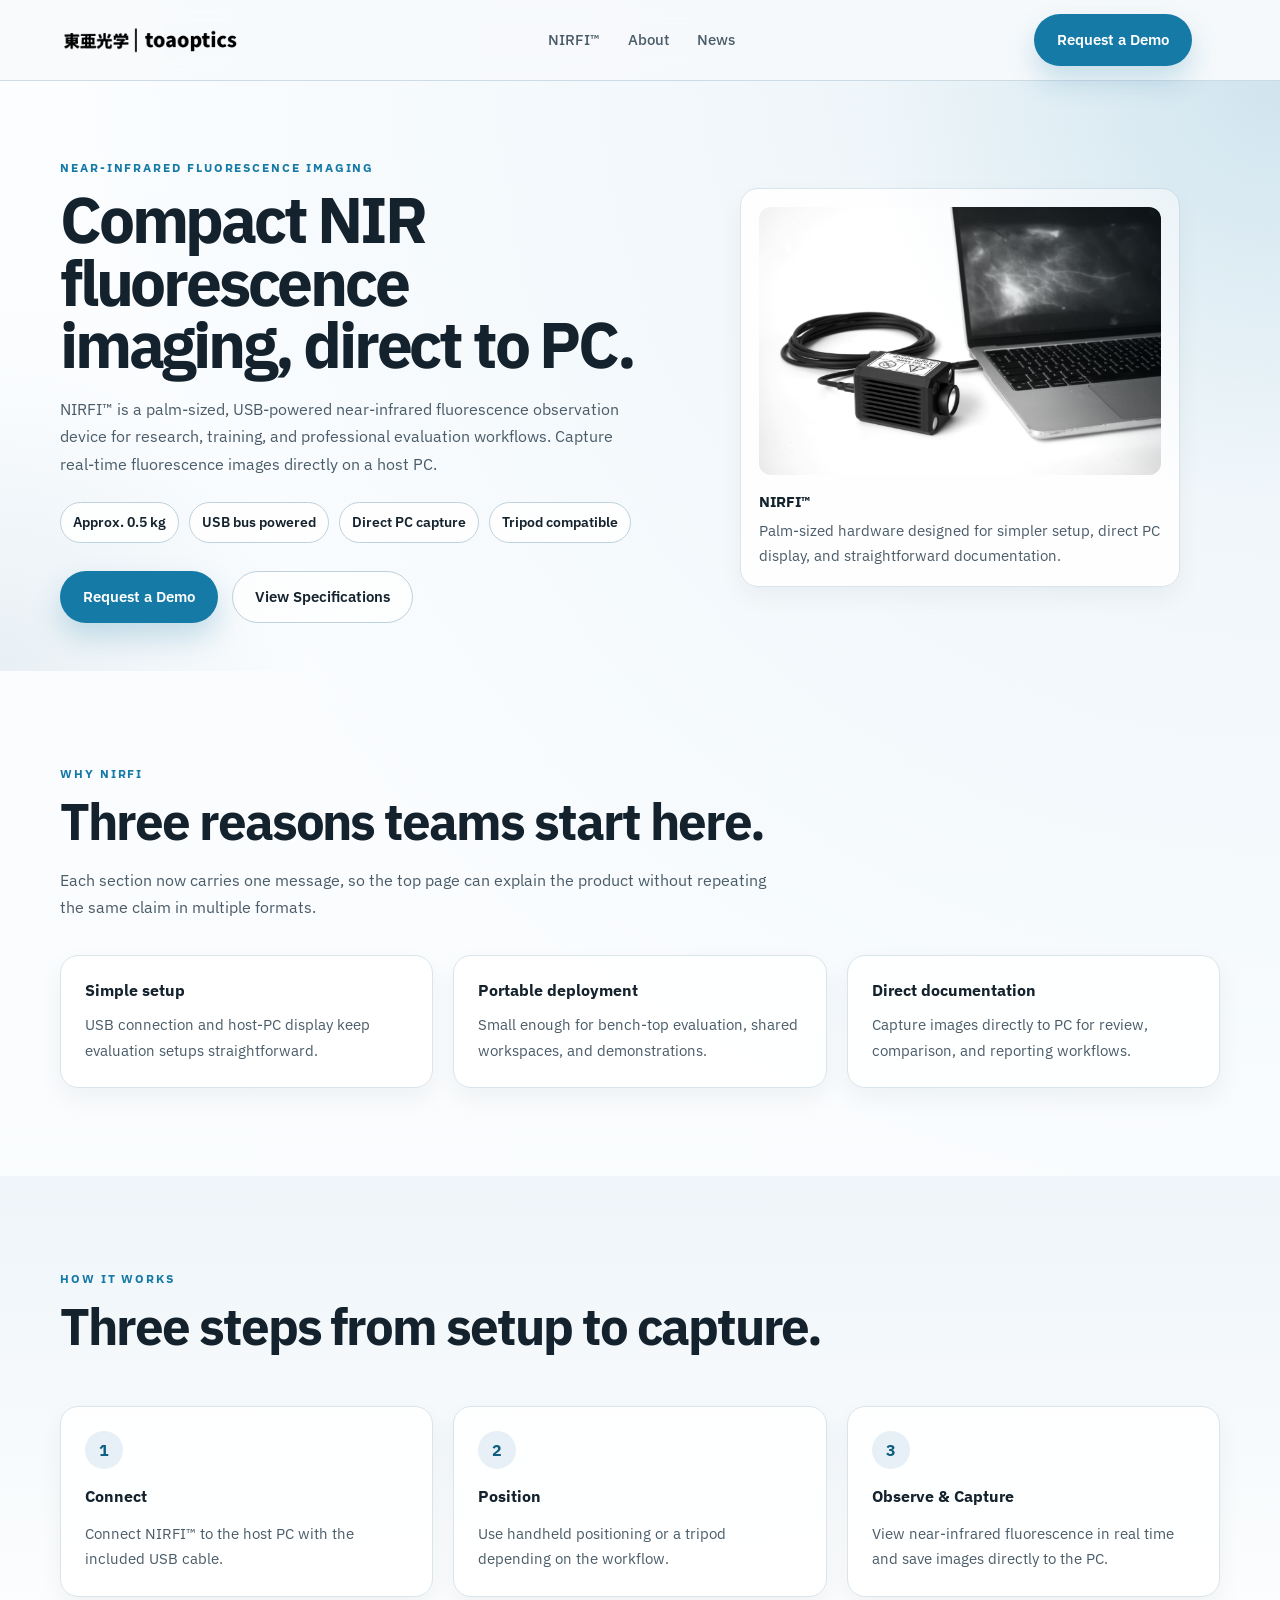
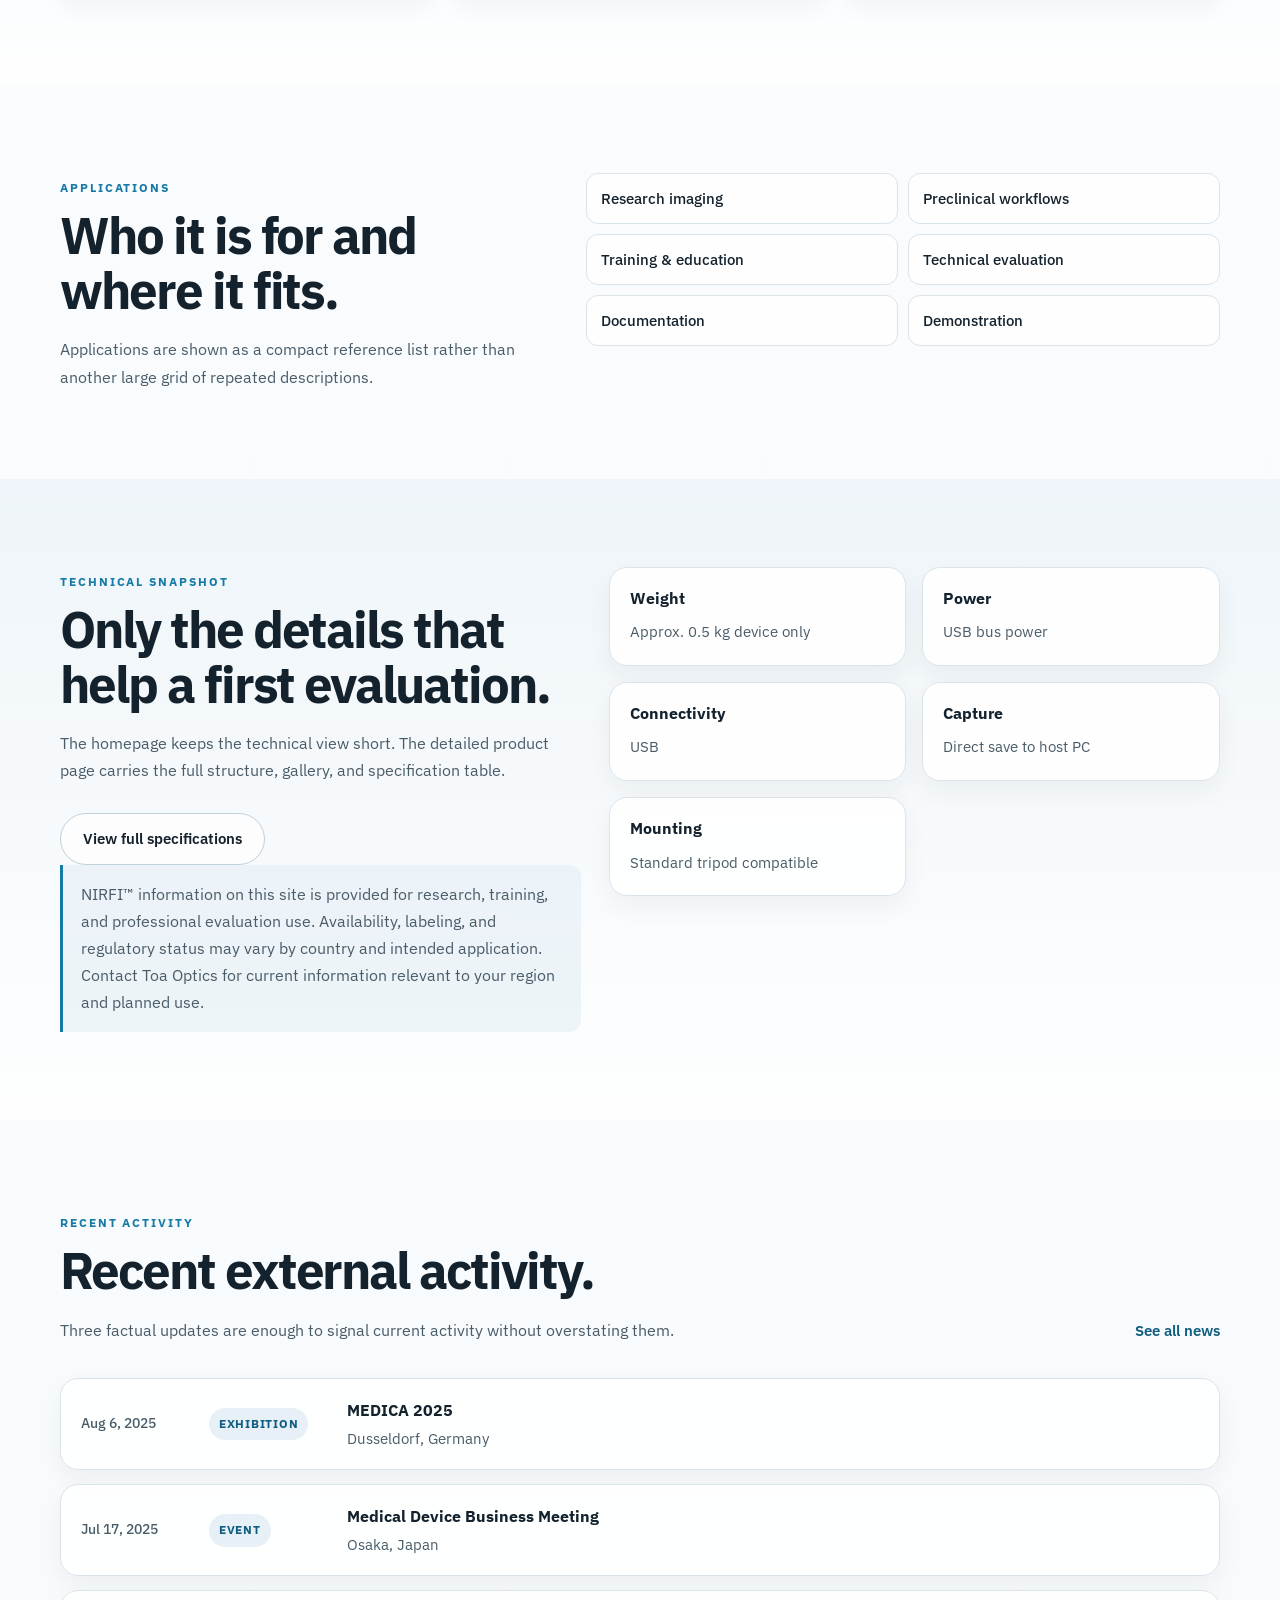
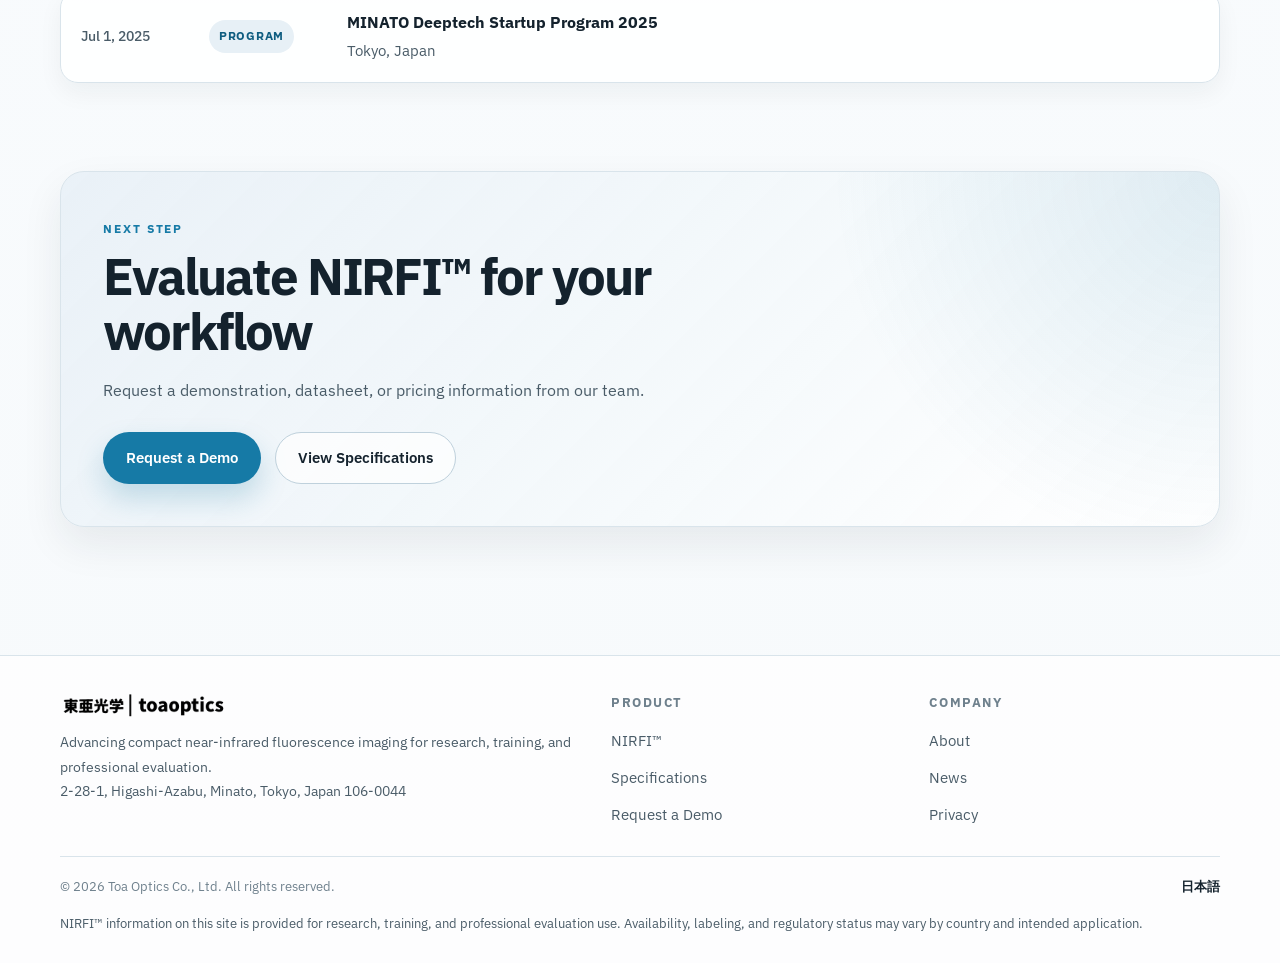
==== commit 4e6b448c: "Update NIRFI™ product page: Revise title and description, enhance SEO metadata, and improve content " ====
--- a/index.html
+++ b/index.html
@@ -3,121 +3,141 @@
 <head>
   <meta charset="UTF-8" />
   <meta name="viewport" content="width=device-width, initial-scale=1.0" />
-  <title>Toa Optics | Portable Near-Infrared Fluorescence Imaging for Research and Training</title>
-  <meta name="description" content="Toa Optics develops compact near-infrared fluorescence imaging for research, training, and professional evaluation. Explore NIRFI™ and request a demo." />
+  <title>Toa Optics | Compact NIR fluorescence imaging, direct to PC.</title>
+  <meta name="description" content="NIRFI™ is a palm-sized, USB-powered near-infrared fluorescence observation device for research, training, and professional evaluation workflows." />
   <link rel="canonical" href="https://toaoptics.com/" />
   <link rel="alternate" hreflang="en" href="https://toaoptics.com/" />
   <link rel="alternate" hreflang="ja" href="https://toaoptics.com/jp/" />
   <link rel="alternate" hreflang="x-default" href="https://toaoptics.com/" />
   <link rel="stylesheet" href="css/style.css" />
   <link rel="icon" type="image/png" href="images/favicon.png" />
+  <script type="application/ld+json">
+    {
+      "@context": "https://schema.org",
+      "@type": "Organization",
+      "name": "Toa Optics Co., Ltd.",
+      "alternateName": "東亜光学株式会社",
+      "url": "https://toaoptics.com/",
+      "logo": "https://toaoptics.com/images/logo.png",
+      "address": {
+        "@type": "PostalAddress",
+        "streetAddress": "2-28-1, Higashi-Azabu, Minato",
+        "addressLocality": "Tokyo",
+        "postalCode": "106-0044",
+        "addressCountry": "JP"
+      }
+    }
+  </script>
 </head>
 <body>
 <a class="skip-link" href="#main">Skip to content</a>
 
-<nav class="nav">
+<nav class="nav" aria-label="Primary">
   <div class="nav-inner">
-    <a href="index.html" class="nav-logo" aria-label="Toa Optics home">
-      <img src="images/logo.png" alt="Toa Optics" />
+    <a class="nav-logo" href="index.html" aria-label="Toa Optics home">
+      <img src="images/logo.png" width="488" height="72" alt="Toa Optics" />
     </a>
     <ul class="nav-links">
-      <li><a href="index.html">Home</a></li>
       <li><a href="nirfi.html">NIRFI™</a></li>
       <li><a href="about.html">About</a></li>
       <li><a href="news.html">News</a></li>
-      <li><a href="contact.html">Contact</a></li>
     </ul>
-    <a href="contact.html" class="btn btn-primary nav-cta">Request a Demo</a>
+    <a class="btn btn-primary nav-cta" href="contact.html">Request a Demo</a>
     <button class="hamburger" type="button" aria-expanded="false" aria-controls="mobile-menu" aria-label="Open navigation menu">
       <span></span><span></span><span></span>
     </button>
   </div>
 </nav>
 
-<div class="mobile-menu" id="mobile-menu">
-  <a href="index.html">Home</a>
-  <a href="nirfi.html">NIRFI™</a>
-  <a href="about.html">About</a>
-  <a href="news.html">News</a>
-  <a href="contact.html">Contact</a>
-  <a href="contact.html" class="btn btn-primary">Request a Demo</a>
+<div class="mobile-menu" id="mobile-menu" hidden aria-hidden="true">
+  <div class="mobile-menu-inner">
+    <a href="index.html">Home</a>
+    <a href="nirfi.html">NIRFI™</a>
+    <a href="about.html">About</a>
+    <a href="news.html">News</a>
+    <a class="btn btn-primary" href="contact.html">Request a Demo</a>
+  </div>
 </div>
 
 <main id="main">
   <section class="hero">
     <div class="container">
-      <div class="hero-inner">
-        <div class="hero-content">
-          <div class="hero-label">Near-Infrared Fluorescence Imaging</div>
-          <h1 class="hero-title">Portable NIR fluorescence imaging for research, training, and technical evaluation.</h1>
-          <p class="hero-sub">NIRFI™ is a palm-sized imaging system that helps teams observe near-infrared fluorescence in real time, connect by USB, and save images directly to a host PC.</p>
-          <div class="hero-points">
-            <span>Approx. 0.5 kg</span>
-            <span>USB bus powered</span>
-            <span>Direct PC save</span>
-            <span>Tripod compatible</span>
-          </div>
-          <div class="hero-buttons">
-            <a href="contact.html" class="btn btn-primary">Request a Demo</a>
-            <a href="nirfi.html#specs" class="btn btn-outline">View Specifications</a>
-          </div>
-        </div>
-        <div class="hero-card">
-          <img src="images/nirfi-hero.jpeg" alt="NIRFI held in one hand to show the compact device size" loading="eager" />
-          <div class="hero-card-caption">
+      <div class="hero-grid">
+        <div class="hero-copy">
+          <div class="section-label">Near-Infrared Fluorescence Imaging</div>
+          <h1>Compact NIR fluorescence imaging, direct to PC.</h1>
+          <p>NIRFI™ is a palm-sized, USB-powered near-infrared fluorescence observation device for research, training, and professional evaluation workflows. Capture real-time fluorescence images directly on a host PC.</p>
+          <ul class="chip-list" aria-label="Key product facts">
+            <li>Approx. 0.5 kg</li>
+            <li>USB bus powered</li>
+            <li>Direct PC capture</li>
+            <li>Tripod compatible</li>
+          </ul>
+          <div class="hero-actions">
+            <a class="btn btn-primary" href="contact.html">Request a Demo</a>
+            <a class="btn btn-secondary" href="nirfi.html#specs">View Specifications</a>
+          </div>
+        </div>
+        <figure class="media-card">
+          <img src="images/nirfi-product-1.jpeg" width="2560" height="1707" alt="NIRFI device connected beside a host PC in a compact benchtop setup" />
+          <figcaption>
             <strong>NIRFI™</strong>
-            <span>Designed for teams that need a smaller fluorescence imaging setup without losing direct capture and review on PC.</span>
-          </div>
-        </div>
+            Palm-sized hardware designed for simpler setup, direct PC display, and straightforward documentation.
+          </figcaption>
+        </figure>
       </div>
     </div>
   </section>
 
   <section class="section">
     <div class="container">
-      <div class="section-intro">
-        <div class="section-label">Credibility</div>
-        <h2 class="section-title">A clear product story, supported by real external activity.</h2>
-        <p class="section-sub">We use only fact-based signals already reflected on the site: program selection, exhibition activity, and continued outreach in Japan and overseas.</p>
-      </div>
-      <div class="trust-strip">
-        <div class="trust-item">
-          <strong>MINATO Deeptech Startup Program 2025</strong>
-          <p>Selected for the Tokyo-based deeptech support program in July 2025.</p>
-        </div>
-        <div class="trust-item">
-          <strong>MEDICA 2025</strong>
-          <p>Exhibited NIRFI™ at MEDICA 2025 in Dusseldorf, Germany.</p>
-        </div>
-        <div class="trust-item">
-          <strong>Laser World of Photonics 2025</strong>
-          <p>Presented the product in Munich as part of international photonics outreach.</p>
-        </div>
-      </div>
-    </div>
-  </section>
-
-  <section class="section section--gray">
-    <div class="container">
-      <div class="section-intro">
-        <div class="section-label">Why It Matters</div>
-        <h2 class="section-title">Three reasons the format is easier to evaluate and deploy.</h2>
-      </div>
-      <div class="value-grid">
-        <article class="value-card">
-          <div class="value-index">01</div>
-          <h3>Fits into existing workspaces</h3>
-          <p>The palm-sized body and USB power help teams set up fluorescence imaging without dedicating a large footprint to the device.</p>
-        </article>
-        <article class="value-card">
-          <div class="value-index">02</div>
-          <h3>Capture stays on the host PC</h3>
-          <p>Images are saved directly to the connected computer, which keeps review, export, and documentation in the same workflow.</p>
-        </article>
-        <article class="value-card">
-          <div class="value-index">03</div>
-          <h3>Portable enough for shared use</h3>
-          <p>Approximate device weight and tripod compatibility make it easier to move between benches, demos, and evaluation environments.</p>
+      <div class="section-header section-header--stack">
+        <div>
+          <div class="section-label">Why NIRFI</div>
+          <h2 class="section-title">Three reasons teams start here.</h2>
+          <p class="section-copy">Each section now carries one message, so the top page can explain the product without repeating the same claim in multiple formats.</p>
+        </div>
+      </div>
+      <div class="benefit-grid">
+        <article class="benefit-card">
+          <h3>Simple setup</h3>
+          <p>USB connection and host-PC display keep evaluation setups straightforward.</p>
+        </article>
+        <article class="benefit-card">
+          <h3>Portable deployment</h3>
+          <p>Small enough for bench-top evaluation, shared workspaces, and demonstrations.</p>
+        </article>
+        <article class="benefit-card">
+          <h3>Direct documentation</h3>
+          <p>Capture images directly to PC for review, comparison, and reporting workflows.</p>
+        </article>
+      </div>
+    </div>
+  </section>
+
+  <section class="section section--muted">
+    <div class="container">
+      <div class="section-header section-header--stack">
+        <div>
+          <div class="section-label">How It Works</div>
+          <h2 class="section-title">Three steps from setup to capture.</h2>
+        </div>
+      </div>
+      <div class="step-grid">
+        <article class="step-card">
+          <div class="step-number">1</div>
+          <h3>Connect</h3>
+          <p>Connect NIRFI™ to the host PC with the included USB cable.</p>
+        </article>
+        <article class="step-card">
+          <div class="step-number">2</div>
+          <h3>Position</h3>
+          <p>Use handheld positioning or a tripod depending on the workflow.</p>
+        </article>
+        <article class="step-card">
+          <div class="step-number">3</div>
+          <h3>Observe &amp; Capture</h3>
+          <p>View near-infrared fluorescence in real time and save images directly to the PC.</p>
         </article>
       </div>
     </div>
@@ -125,62 +145,56 @@
 
   <section class="section">
     <div class="container">
-      <div class="section-intro">
-        <div class="section-label">Use Cases</div>
-        <h2 class="section-title">Who the product is for, and where it fits.</h2>
-      </div>
-      <div class="use-case-grid">
-        <article class="use-case-card">
-          <h3>Research imaging</h3>
-          <p>Supports near-infrared fluorescence observation and image capture during experimental setup, comparison, and method development.</p>
-        </article>
-        <article class="use-case-card">
-          <h3>Training and education</h3>
-          <p>Useful for teaching fluorescence workflows, demonstrations, and hands-on sessions where compact setup matters.</p>
-        </article>
-        <article class="use-case-card">
-          <h3>Professional evaluation</h3>
-          <p>Helps teams review workflow fit, positioning, and documentation needs before broader procurement or partnership discussions.</p>
-        </article>
-      </div>
-    </div>
-  </section>
-
-  <section class="section section--gray">
-    <div class="container">
-      <div class="split-panel">
-        <div class="section-intro" style="margin-bottom:0;">
-          <div class="section-label">Specification Snapshot</div>
-          <h2 class="section-title">Key evaluation details, without the full datasheet.</h2>
-          <p class="section-sub">The homepage stays focused on decision-making basics. The product page carries the fuller explanation, gallery, FAQ, and technical table.</p>
-          <div class="hero-buttons" style="margin-top:28px;">
-            <a href="nirfi.html" class="btn btn-outline">Go to Product Details</a>
-          </div>
+      <div class="app-panel">
+        <div>
+          <div class="section-label">Applications</div>
+          <h2 class="section-title">Who it is for and where it fits.</h2>
+          <p class="section-copy">Applications are shown as a compact reference list rather than another large grid of repeated descriptions.</p>
+        </div>
+        <ul class="app-list" aria-label="Representative applications">
+          <li>Research imaging</li>
+          <li>Preclinical workflows</li>
+          <li>Training &amp; education</li>
+          <li>Technical evaluation</li>
+          <li>Documentation</li>
+          <li>Demonstration</li>
+        </ul>
+      </div>
+    </div>
+  </section>
+
+  <section class="section section--muted">
+    <div class="container">
+      <div class="snapshot-layout">
+        <div class="snapshot-copy">
+          <div class="section-label">Technical Snapshot</div>
+          <h2 class="section-title">Only the details that help a first evaluation.</h2>
+          <p>The homepage keeps the technical view short. The detailed product page carries the full structure, gallery, and specification table.</p>
+          <div class="hero-actions">
+            <a class="btn btn-secondary" href="nirfi.html#specs">View full specifications</a>
+          </div>
+          <p class="note-inline">NIRFI™ information on this site is provided for research, training, and professional evaluation use. Availability, labeling, and regulatory status may vary by country and intended application. Contact Toa Optics for current information relevant to your region and planned use.</p>
         </div>
         <div class="snapshot-grid">
           <article class="snapshot-card">
-            <h3>Device weight</h3>
-            <p>Approx. 0.5 kg for the device itself.</p>
-          </article>
-          <article class="snapshot-card">
-            <h3>Total carry weight</h3>
-            <p>Approx. 1.5 kg with case.</p>
-          </article>
-          <article class="snapshot-card">
-            <h3>Connection</h3>
-            <p>USB connection to a host PC with USB bus power.</p>
-          </article>
-          <article class="snapshot-card">
-            <h3>Storage</h3>
-            <p>Images are saved directly to the host PC.</p>
-          </article>
-          <article class="snapshot-card">
-            <h3>Included cable</h3>
-            <p>3 m USB cable included.</p>
+            <h3>Weight</h3>
+            <p>Approx. 0.5 kg device only</p>
+          </article>
+          <article class="snapshot-card">
+            <h3>Power</h3>
+            <p>USB bus power</p>
+          </article>
+          <article class="snapshot-card">
+            <h3>Connectivity</h3>
+            <p>USB</p>
+          </article>
+          <article class="snapshot-card">
+            <h3>Capture</h3>
+            <p>Direct save to host PC</p>
           </article>
           <article class="snapshot-card">
             <h3>Mounting</h3>
-            <p>Compatible with standard tripod mounting.</p>
+            <p>Standard tripod compatible</p>
           </article>
         </div>
       </div>
@@ -189,10 +203,39 @@
 
   <section class="section">
     <div class="container">
-      <div class="notice-card">
-        <div class="section-label">Important Note</div>
-        <h2 class="section-title">Website information is presented for research, training, and professional use.</h2>
-        <p class="section-sub">Availability, labeling, and regulatory status may vary by country and intended application. Contact Toa Optics with your region and planned use for current information.</p>
+      <div class="section-header">
+        <div>
+          <div class="section-label">Recent Activity</div>
+          <h2 class="section-title">Recent external activity.</h2>
+          <p class="section-copy">Three factual updates are enough to signal current activity without overstating them.</p>
+        </div>
+        <a class="section-link" href="news.html">See all news</a>
+      </div>
+      <div class="activity-list">
+        <article class="activity-item">
+          <div class="activity-date">Aug 6, 2025</div>
+          <div class="activity-tag">Exhibition</div>
+          <div class="activity-copy">
+            <strong>MEDICA 2025</strong>
+            <p>Dusseldorf, Germany</p>
+          </div>
+        </article>
+        <article class="activity-item">
+          <div class="activity-date">Jul 17, 2025</div>
+          <div class="activity-tag">Event</div>
+          <div class="activity-copy">
+            <strong>Medical Device Business Meeting</strong>
+            <p>Osaka, Japan</p>
+          </div>
+        </article>
+        <article class="activity-item">
+          <div class="activity-date">Jul 1, 2025</div>
+          <div class="activity-tag">Program</div>
+          <div class="activity-copy">
+            <strong>MINATO Deeptech Startup Program 2025</strong>
+            <p>Tokyo, Japan</p>
+          </div>
+        </article>
       </div>
     </div>
   </section>
@@ -201,11 +244,11 @@
     <div class="container">
       <div class="cta-panel">
         <div class="section-label">Next Step</div>
-        <h2 class="section-title">Request a demo when you are ready to evaluate fit.</h2>
-        <p class="section-sub">We can help with product overview, technical questions, datasheet requests, and initial procurement conversations.</p>
-        <div class="cta-buttons">
-          <a href="contact.html" class="btn btn-primary">Request a Demo</a>
-          <a href="about.html" class="btn btn-outline">About Toa Optics</a>
+        <h2 class="section-title">Evaluate NIRFI™ for your workflow</h2>
+        <p class="section-copy">Request a demonstration, datasheet, or pricing information from our team.</p>
+        <div class="cta-actions">
+          <a class="btn btn-primary" href="contact.html">Request a Demo</a>
+          <a class="btn btn-secondary" href="nirfi.html#specs">View Specifications</a>
         </div>
       </div>
     </div>
@@ -216,8 +259,8 @@
   <div class="container">
     <div class="footer-inner">
       <div class="footer-brand">
-        <img src="images/logo.png" alt="Toa Optics" />
-        <p>Compact near-infrared fluorescence imaging for research, training, and professional evaluation.</p>
+        <img src="images/logo.png" width="488" height="72" alt="Toa Optics" />
+        <p>Advancing compact near-infrared fluorescence imaging for research, training, and professional evaluation.</p>
         <p class="footer-address">2-28-1, Higashi-Azabu, Minato, Tokyo, Japan 106-0044</p>
       </div>
       <div>
@@ -233,7 +276,7 @@
         <ul class="footer-links">
           <li><a href="about.html">About</a></li>
           <li><a href="news.html">News</a></li>
-          <li><a href="contact.html">Contact</a></li>
+          <li><a href="privacy.html">Privacy</a></li>
         </ul>
       </div>
     </div>
@@ -241,7 +284,7 @@
       <span>© 2026 Toa Optics Co., Ltd. All rights reserved.</span>
       <a class="footer-language" href="jp/index.html">日本語</a>
     </div>
-    <p class="footer-disclaimer">NIRFI™ information on this site is provided for research, training, and professional use. Availability, labeling, and regulatory status may vary by country and intended application.</p>
+    <p class="footer-disclaimer">NIRFI™ information on this site is provided for research, training, and professional evaluation use. Availability, labeling, and regulatory status may vary by country and intended application.</p>
   </div>
 </footer>
 
--- a/css/style.css
+++ b/css/style.css
@@ -1,2006 +1,1044 @@
-/* ========================================
-   NIRFI - Toa Optics | Global Styles
-   ======================================== */
-
-@import url('https://fonts.googleapis.com/css2?family=IBM+Plex+Sans:wght@300;400;500;600;700&display=swap');
+@import url('https://fonts.googleapis.com/css2?family=IBM+Plex+Sans:wght@400;500;600;700&display=swap');
 
 :root {
-  --navy:    #E8E8E8;
-  --navy-2:  #D0D0D0;
-  --cyan:    #d30027;
-  --cyan-2:  #CC1939;
-  --white:   #FFFFFF;
-  --gray-1:  #F6F6F6;
-  --gray-2:  #E8E8E8;
-  --gray-3:  #9A9A9A;
-  --gray-4:  #555555;
-  --text:    #2C2C2C;
-  --dark:    #1A1A1A;
-  --radius:  8px;
-  --shadow:  0 4px 24px rgba(0,0,0,0.08);
-  --shadow-lg: 0 12px 48px rgba(0,0,0,0.15);
-  --transition: 0.3s cubic-bezier(0.4,0,0.2,1);
-}
-
-*, *::before, *::after { box-sizing: border-box; margin: 0; padding: 0; }
-
-html { scroll-behavior: smooth; font-size: 16px; }
+  --bg: #f7fafc;
+  --surface: #ffffff;
+  --surface-muted: #f1f6fa;
+  --surface-strong: #e7f0f6;
+  --text: #14222d;
+  --text-soft: #4a5c68;
+  --text-subtle: #6f818d;
+  --accent: #167aa6;
+  --accent-strong: #0f5d80;
+  --border: #d9e4eb;
+  --border-strong: #bfd1dc;
+  --shadow: 0 18px 40px rgba(20, 34, 45, 0.08);
+  --shadow-soft: 0 10px 24px rgba(20, 34, 45, 0.05);
+  --radius-lg: 24px;
+  --radius-md: 18px;
+  --radius-sm: 12px;
+  --max-width: 1160px;
+  --transition: 180ms ease;
+}
+
+*,
+*::before,
+*::after {
+  box-sizing: border-box;
+}
+
+html {
+  font-size: 16px;
+  scroll-behavior: smooth;
+  scroll-padding-top: 92px;
+}
 
 body {
-  font-family: 'Inter', sans-serif;
-  color: var(--text);
-  background: var(--white);
+  margin: 0;
+  font-family: "IBM Plex Sans", "Hiragino Sans", "Yu Gothic", "YuGothic", sans-serif;
+  color: var(--text);
+  background:
+    radial-gradient(circle at top right, rgba(22, 122, 166, 0.08), transparent 28%),
+    linear-gradient(180deg, #fbfdff 0%, var(--bg) 100%);
   line-height: 1.7;
   -webkit-font-smoothing: antialiased;
 }
 
-img { max-width: 100%; height: auto; display: block; }
-a  { color: inherit; text-decoration: none; }
-ul { list-style: none; }
-
-/* ── Container ── */
+body.menu-open {
+  overflow: hidden;
+}
+
+img {
+  display: block;
+  max-width: 100%;
+  height: auto;
+}
+
+a {
+  color: inherit;
+  text-decoration: none;
+}
+
+button,
+input,
+select,
+textarea {
+  font: inherit;
+}
+
+main {
+  display: block;
+}
+
+ul {
+  margin: 0;
+  padding: 0;
+  list-style: none;
+}
+
+.skip-link {
+  position: absolute;
+  left: 16px;
+  top: -64px;
+  z-index: 2000;
+  padding: 12px 16px;
+  border-radius: 999px;
+  background: var(--text);
+  color: var(--surface);
+  transition: top var(--transition);
+}
+
+.skip-link:focus {
+  top: 16px;
+}
+
 .container {
-  max-width: 1140px;
+  width: min(var(--max-width), calc(100% - 48px));
   margin: 0 auto;
-  padding: 0 24px;
-}
-
-/* ── Section spacing ── */
-.section { padding: 96px 0; }
-.section--dark { background: var(--navy); color: var(--text); }
-.section--gray { background: var(--gray-1); }
+}
+
+.section {
+  padding: 88px 0;
+}
+
+.section--muted {
+  background: linear-gradient(180deg, rgba(231, 240, 246, 0.58), rgba(255, 255, 255, 0.82));
+}
 
 .section-label {
+  display: inline-flex;
+  align-items: center;
+  gap: 8px;
+  margin-bottom: 14px;
   font-size: 0.75rem;
   font-weight: 700;
-  letter-spacing: 0.15em;
+  line-height: 1;
+  letter-spacing: 0.16em;
   text-transform: uppercase;
-  color: var(--cyan);
-  margin-bottom: 12px;
-}
-.eyebrow {
-  font-size: 0.75rem;
-  font-weight: 700;
-  letter-spacing: 0.15em;
-  text-transform: uppercase;
-  color: var(--cyan);
-  margin-bottom: 12px;
+  color: var(--accent);
 }
 
 .section-title {
-  font-size: clamp(1.75rem, 4vw, 2.75rem);
-  font-weight: 800;
-  line-height: 1.2;
-  color: var(--dark);
-  margin-bottom: 20px;
-}
-.section--dark .section-title { color: var(--dark); }
-
-.section-sub {
-  font-size: 1.05rem;
-  color: var(--gray-4);
-  max-width: 560px;
-  line-height: 1.8;
-}
-.section--dark .section-sub { color: var(--gray-4); }
-
-/* ── Buttons ── */
+  margin: 0 0 18px;
+  font-size: clamp(2rem, 4vw, 3.25rem);
+  line-height: 1.08;
+  letter-spacing: -0.04em;
+}
+
+.section-copy,
+.page-hero p,
+.hero-copy p,
+.detail-copy p,
+.snapshot-copy p,
+.contact-copy p,
+.about-copy p,
+.privacy-card p {
+  margin: 0;
+  max-width: 720px;
+  color: var(--text-soft);
+  font-size: 1rem;
+}
+
+.section-header {
+  display: flex;
+  justify-content: space-between;
+  align-items: end;
+  gap: 24px;
+  margin-bottom: 34px;
+}
+
+.section-header--stack {
+  flex-direction: column;
+  align-items: start;
+}
+
+.section-link {
+  font-size: 0.94rem;
+  font-weight: 600;
+  color: var(--accent-strong);
+}
+
+.section-link:hover {
+  color: var(--accent);
+}
+
 .btn {
   display: inline-flex;
   align-items: center;
-  gap: 8px;
-  padding: 14px 32px;
-  border-radius: var(--radius);
+  justify-content: center;
+  min-height: 48px;
+  padding: 12px 22px;
+  border: 1px solid transparent;
+  border-radius: 999px;
   font-size: 0.95rem;
   font-weight: 600;
+  transition:
+    transform var(--transition),
+    background-color var(--transition),
+    border-color var(--transition),
+    color var(--transition),
+    box-shadow var(--transition);
   cursor: pointer;
-  transition: all var(--transition);
-  border: 2px solid transparent;
-  white-space: nowrap;
-}
+}
+
 .btn-primary {
-  background: var(--cyan);
-  color: var(--white);
-}
+  background: var(--accent);
+  color: var(--surface);
+  box-shadow: 0 14px 28px rgba(22, 122, 166, 0.22);
+}
+
 .btn-primary:hover {
-  background: var(--cyan-2);
-  transform: translateY(-2px);
-  box-shadow: 0 8px 24px rgba(211,0,39,0.30);
-}
-.btn-outline {
-  background: transparent;
-  border-color: var(--dark);
-  color: var(--dark);
-}
-.btn-outline:hover {
-  background: var(--dark);
-  color: var(--white);
-  transform: translateY(-2px);
-}
-.btn-outline-navy {
-  background: transparent;
-  border-color: var(--dark);
-  color: var(--dark);
-}
-.btn-outline-navy:hover {
-  background: var(--dark);
-  color: var(--white);
-  transform: translateY(-2px);
-}
-
-/* ── Nav ── */
+  background: var(--accent-strong);
+  transform: translateY(-1px);
+}
+
+.btn-secondary {
+  border-color: var(--border-strong);
+  background: rgba(255, 255, 255, 0.72);
+  color: var(--text);
+}
+
+.btn-secondary:hover {
+  border-color: var(--accent);
+  color: var(--accent-strong);
+  transform: translateY(-1px);
+}
+
 .nav {
-  position: fixed;
-  top: 0; left: 0; right: 0;
+  position: sticky;
+  top: 0;
   z-index: 1000;
-  padding: 0 24px;
-  height: 72px;
-  display: flex;
+  border-bottom: 1px solid rgba(191, 209, 220, 0.75);
+  background: rgba(247, 250, 252, 0.86);
+  backdrop-filter: blur(16px);
+}
+
+.nav.scrolled {
+  box-shadow: 0 10px 28px rgba(20, 34, 45, 0.07);
+}
+
+.nav-inner {
+  width: min(var(--max-width), calc(100% - 48px));
+  margin: 0 auto;
+  min-height: 80px;
+  display: grid;
+  grid-template-columns: auto 1fr auto auto;
   align-items: center;
-  background: rgba(255,255,255,0.92);
-  backdrop-filter: blur(12px);
-  -webkit-backdrop-filter: blur(12px);
-  border-bottom: 1px solid var(--gray-2);
-  transition: all var(--transition);
-}
-.nav.scrolled {
-  height: 64px;
-  background: rgba(255,255,255,0.98);
-  box-shadow: 0 2px 20px rgba(0,0,0,0.08);
-}
-.nav-inner {
-  max-width: 1140px;
-  width: 100%;
-  margin: 0 auto;
-  display: flex;
-  align-items: center;
-  justify-content: space-between;
-}
-.nav-logo {
-  display: flex;
-  align-items: center;
-  gap: 10px;
-}
-.nav-logo img { height: 28px; width: auto; display: block; }
-.nav-logo-text { display: none; }
+  gap: 28px;
+}
+
+.nav-logo img {
+  width: auto;
+  height: 28px;
+}
+
 .nav-links {
   display: flex;
-  align-items: center;
-  gap: 36px;
-}
+  justify-content: center;
+  gap: 28px;
+}
+
 .nav-links a {
-  font-size: 0.9rem;
+  position: relative;
+  padding: 6px 0;
+  font-size: 0.95rem;
   font-weight: 500;
-  color: var(--gray-4);
-  letter-spacing: 0.02em;
-  transition: color var(--transition);
-  position: relative;
-  padding-bottom: 2px;
-}
+  color: var(--text-soft);
+}
+
 .nav-links a::after {
-  content: '';
+  content: "";
   position: absolute;
-  bottom: -2px; left: 0;
-  width: 0; height: 2px;
-  background: var(--cyan);
-  transition: width var(--transition);
-}
+  left: 0;
+  bottom: 0;
+  width: 100%;
+  height: 2px;
+  background: var(--accent);
+  transform: scaleX(0);
+  transform-origin: center;
+  transition: transform var(--transition);
+}
+
 .nav-links a:hover,
-.nav-links a.active { color: var(--dark); }
+.nav-links a.active {
+  color: var(--text);
+}
+
 .nav-links a:hover::after,
-.nav-links a.active::after { width: 100%; }
-.nav-cta { margin-left: 8px; }
+.nav-links a.active::after {
+  transform: scaleX(1);
+}
 
 .hamburger {
   display: none;
-  flex-direction: column;
-  gap: 5px;
-  cursor: pointer;
-  padding: 4px;
-}
+  align-items: center;
+  justify-content: center;
+  width: 44px;
+  height: 44px;
+  padding: 0;
+  border: 1px solid var(--border);
+  border-radius: 999px;
+  background: rgba(255, 255, 255, 0.78);
+}
+
 .hamburger span {
   display: block;
-  width: 24px; height: 2px;
-  background: var(--dark);
-  border-radius: 2px;
-  transition: all var(--transition);
+  width: 18px;
+  height: 2px;
+  background: var(--text);
+  border-radius: 999px;
+  transition: transform var(--transition), opacity var(--transition);
+}
+
+.hamburger span + span {
+  margin-top: 4px;
+}
+
+.mobile-menu[hidden] {
+  display: none;
 }
 
 .mobile-menu {
-  display: none;
-  position: fixed;
-  top: 72px; left: 0; right: 0;
-  background: var(--white);
-  padding: 24px;
-  z-index: 999;
-  border-top: 1px solid var(--gray-2);
-  flex-direction: column;
-  gap: 20px;
-  box-shadow: 0 8px 24px rgba(0,0,0,0.08);
-}
-.mobile-menu.open { display: flex; }
+  border-bottom: 1px solid var(--border);
+  background: rgba(255, 255, 255, 0.98);
+}
+
+.mobile-menu-inner {
+  width: min(var(--max-width), calc(100% - 48px));
+  margin: 0 auto;
+  padding: 20px 0 24px;
+  display: grid;
+  gap: 12px;
+}
+
 .mobile-menu a {
+  padding: 10px 0;
   font-size: 1rem;
   font-weight: 500;
-  color: var(--gray-4);
-  padding: 8px 0;
-  border-bottom: 1px solid var(--gray-2);
-}
-.mobile-menu a:last-child { border-bottom: none; }
-
-/* ── Hero ── */
-.hero {
-  min-height: 100vh;
-  background: linear-gradient(135deg, var(--navy) 0%, var(--navy-2) 60%, #C8C8C8 100%);
-  display: flex;
-  align-items: center;
-  position: relative;
-  overflow: hidden;
-  padding-top: 72px;
-}
-.hero::before {
-  content: '';
-  position: absolute;
-  top: -20%; right: -10%;
-  width: 600px; height: 600px;
-  background: radial-gradient(circle, rgba(211,0,39,0.08) 0%, transparent 70%);
-  border-radius: 50%;
-}
-.hero::after {
-  content: '';
-  position: absolute;
-  bottom: -10%; left: -5%;
-  width: 400px; height: 400px;
-  background: radial-gradient(circle, rgba(211,0,39,0.05) 0%, transparent 70%);
-  border-radius: 50%;
-}
-.hero-inner {
-  display: grid;
-  grid-template-columns: 1fr 1fr;
-  gap: 64px;
-  align-items: center;
-  position: relative;
-  z-index: 1;
-}
-.hero-label {
-  font-size: 0.75rem;
-  font-weight: 700;
-  letter-spacing: 0.2em;
-  text-transform: uppercase;
-  color: var(--cyan);
-  margin-bottom: 16px;
-}
-.hero-title {
-  font-size: clamp(2.5rem, 5vw, 3.75rem);
-  font-weight: 800;
-  color: var(--dark);
-  line-height: 1.1;
-  margin-bottom: 24px;
-}
-.hero-title span { color: var(--cyan); }
-.hero-sub {
-  font-size: 1.1rem;
-  color: var(--gray-4);
-  line-height: 1.8;
-  margin-bottom: 40px;
-  max-width: 480px;
-}
-.hero-points {
-  display: flex;
-  flex-wrap: wrap;
-  gap: 12px;
-  margin: 0 0 32px;
-}
-.hero-points span {
-  display: inline-flex;
-  align-items: center;
-  padding: 8px 14px;
-  border-radius: 999px;
-  background: rgba(255,255,255,0.68);
-  border: 1px solid rgba(0,0,0,0.08);
-  color: var(--dark);
-  font-size: 0.82rem;
-  font-weight: 600;
-}
-.hero-buttons { display: flex; gap: 16px; flex-wrap: wrap; }
-.hero-image {
-  display: flex;
-  justify-content: center;
-  align-items: center;
-}
-.hero-image img {
-  width: 100%;
-  max-width: 520px;
-  border-radius: 16px;
-  box-shadow: var(--shadow-lg);
-  object-fit: cover;
-}
-.hero-image-placeholder {
-  width: 100%;
-  max-width: 520px;
-  aspect-ratio: 4/3;
-  background: rgba(0,0,0,0.04);
-  border: 1px solid var(--gray-2);
-  border-radius: 16px;
-  display: flex;
-  align-items: center;
-  justify-content: center;
-  color: var(--gray-3);
-  font-size: 0.9rem;
-}
-.hero-scroll {
-  position: absolute;
-  bottom: 32px;
-  left: 50%;
-  transform: translateX(-50%);
-  display: flex;
-  flex-direction: column;
-  align-items: center;
-  gap: 8px;
-  color: var(--gray-3);
-  font-size: 0.75rem;
-  letter-spacing: 0.1em;
-  animation: bounce 2s infinite;
-}
-.hero-scroll svg { width: 20px; height: 20px; }
-
-@keyframes bounce {
-  0%, 100% { transform: translateX(-50%) translateY(0); }
-  50% { transform: translateX(-50%) translateY(8px); }
-}
-
-/* ── Features Grid ── */
-.features-grid {
-  display: grid;
-  grid-template-columns: repeat(4, 1fr);
-  gap: 28px;
-  margin-top: 56px;
-}
-.feature-card {
-  background: var(--white);
-  border: 1px solid var(--gray-2);
-  border-radius: 12px;
-  padding: 32px 24px;
-  text-align: center;
-  transition: all var(--transition);
-}
-.feature-card:hover {
-  transform: translateY(-6px);
-  box-shadow: var(--shadow-lg);
-  border-color: var(--cyan);
-}
-.feature-icon {
-  width: 56px; height: 56px;
-  margin: 0 auto 20px;
-  background: rgba(211,0,39,0.07);
-  border-radius: 50%;
-  display: flex;
-  align-items: center;
-  justify-content: center;
-}
-.feature-icon svg { width: 26px; height: 26px; color: var(--cyan); }
-.feature-title {
-  font-size: 1rem;
-  font-weight: 700;
-  color: var(--dark);
-  margin-bottom: 10px;
-}
-.feature-desc {
-  font-size: 0.88rem;
-  color: var(--gray-4);
-  line-height: 1.7;
-}
-
-/* ── Product Spotlight (Home) ── */
-.spotlight-inner {
-  display: grid;
-  grid-template-columns: 1fr 1fr;
-  gap: 72px;
-  align-items: center;
-}
-.spotlight-inner--evidence {
-  align-items: start;
-}
-.spotlight-images {
-  display: grid;
-  grid-template-columns: 1fr 1fr;
-  gap: 12px;
-}
-.spotlight-images--single {
-  grid-template-columns: 1fr;
-}
-.spotlight-images img {
-  border-radius: 10px;
-  object-fit: cover;
-  width: 100%;
-  aspect-ratio: 1;
-}
-.spotlight-images img:first-child {
-  grid-column: span 2;
-  aspect-ratio: 16/9;
-}
-.spotlight-images--single img:first-child {
-  grid-column: span 1;
-  aspect-ratio: 16/10;
-}
-.spotlight-text .section-sub { margin-bottom: 32px; }
-.evidence-grid {
-  display: grid;
-  grid-template-columns: repeat(2, minmax(0, 1fr));
-  gap: 12px;
-}
-.evidence-item {
-  background: var(--white);
-  border: 1px solid var(--gray-2);
-  border-radius: 12px;
-  padding: 16px 18px;
-  box-shadow: 0 10px 24px rgba(12, 24, 44, 0.04);
-}
-.evidence-item span {
-  display: block;
-  font-size: 0.92rem;
-  font-weight: 700;
-  color: var(--dark);
-  line-height: 1.5;
-}
-.specs-mini {
-  display: flex;
-  flex-direction: column;
-  gap: 12px;
-  margin-bottom: 36px;
-}
-.spec-row {
-  display: flex;
-  align-items: center;
-  gap: 12px;
-  font-size: 0.9rem;
-}
-.spec-key {
-  font-weight: 600;
-  color: var(--dark);
-  min-width: 120px;
-}
-.spec-val { color: var(--gray-4); }
-.spec-dot {
-  width: 6px; height: 6px;
-  border-radius: 50%;
-  background: var(--cyan);
-  flex-shrink: 0;
-}
-
-/* ── Trust / Regulatory Blocks ── */
-.regulatory-grid {
-  display: grid;
-  grid-template-columns: 1.2fr 0.8fr;
-  gap: 24px;
-  align-items: stretch;
-}
-.notice-card,
-.trust-card,
-.spec-callout {
-  border-radius: 16px;
-  border: 1px solid var(--gray-2);
-  background: var(--white);
-  box-shadow: var(--shadow);
-}
-.notice-card { padding: 36px; }
-.notice-card--muted { background: linear-gradient(180deg, var(--gray-1), var(--white)); }
-.notice-list {
-  display: flex;
-  flex-direction: column;
-  gap: 18px;
-}
-.notice-list div {
-  display: flex;
-  flex-direction: column;
-  gap: 4px;
-  padding-bottom: 18px;
-  border-bottom: 1px solid var(--gray-2);
-}
-.notice-list div:last-child {
-  padding-bottom: 0;
-  border-bottom: none;
-}
-.notice-list strong {
-  color: var(--dark);
-  font-size: 0.88rem;
-}
-.notice-list span {
-  color: var(--gray-4);
-  font-size: 0.9rem;
-  line-height: 1.7;
-}
-.trust-grid,
-.demo-grid {
-  display: grid;
-  grid-template-columns: repeat(3, 1fr);
-  gap: 24px;
-  margin-top: 48px;
-}
-.trust-card { padding: 28px; }
-.trust-card p,
-.spec-callout p {
-  font-size: 0.9rem;
-  color: var(--gray-4);
-  line-height: 1.8;
-}
-.trust-kicker {
-  font-size: 0.78rem;
-  font-weight: 700;
-  letter-spacing: 0.12em;
-  text-transform: uppercase;
-  color: var(--cyan);
-  margin-bottom: 10px;
-}
-
-/* ── Applications ── */
-.apps-grid {
-  display: grid;
-  grid-template-columns: repeat(3, 1fr);
-  gap: 24px;
-  margin-top: 48px;
-}
-.app-card {
-  background: rgba(0,0,0,0.04);
-  border: 1px solid rgba(0,0,0,0.08);
-  border-radius: 12px;
-  padding: 32px;
-  transition: all var(--transition);
-}
-.app-card:hover {
-  background: rgba(0,0,0,0.06);
-  border-color: var(--cyan);
-  transform: translateY(-4px);
-}
-.app-number {
-  font-size: 2rem;
-  font-weight: 800;
-  color: var(--cyan);
-  opacity: 0.5;
-  margin-bottom: 16px;
-}
-.app-title {
-  font-size: 1.05rem;
-  font-weight: 700;
-  color: var(--dark);
-  margin-bottom: 10px;
-}
-.app-desc { font-size: 0.88rem; color: var(--gray-4); line-height: 1.7; }
-
-/* ── News ── */
-.news-grid {
-  display: grid;
-  grid-template-columns: repeat(3, 1fr);
-  gap: 24px;
-  margin-top: 48px;
-}
-.news-card {
-  background: var(--white);
-  border: 1px solid var(--gray-2);
-  border-radius: 12px;
-  padding: 28px;
-  transition: all var(--transition);
-}
-.news-card:hover {
-  transform: translateY(-4px);
-  box-shadow: var(--shadow);
-  border-color: var(--cyan);
-}
-.news-date {
-  font-size: 0.8rem;
-  font-weight: 600;
-  color: var(--cyan);
-  letter-spacing: 0.05em;
-  margin-bottom: 10px;
-}
-.news-title {
-  font-size: 0.95rem;
-  font-weight: 600;
-  color: var(--dark);
-  line-height: 1.5;
-}
-
-/* ── CTA Banner ── */
-.cta-banner {
-  background: linear-gradient(135deg, var(--navy) 0%, #C8C8C8 100%);
-  padding: 80px 0;
-  text-align: center;
-  position: relative;
-  overflow: hidden;
-}
-.cta-banner::before {
-  content: '';
-  position: absolute;
-  top: 50%; left: 50%;
-  transform: translate(-50%,-50%);
-  width: 700px; height: 300px;
-  background: radial-gradient(ellipse, rgba(211,0,39,0.07) 0%, transparent 70%);
-}
-.cta-banner .section-title { margin-bottom: 16px; color: var(--dark); }
-.cta-banner .section-sub { margin: 0 auto 36px; text-align: center; }
-.cta-buttons { display: flex; gap: 16px; justify-content: center; flex-wrap: wrap; }
-
-/* ── Footer ── */
-.footer {
-  background: var(--navy);
-  color: var(--gray-4);
-  padding: 60px 0 32px;
-}
-.footer-inner {
-  display: grid;
-  grid-template-columns: 2fr 1fr 1fr;
-  gap: 48px;
-  margin-bottom: 48px;
-}
-.footer-brand img { height: 24px; width: auto; display: block; margin-bottom: 16px; }
-.footer-logo-text { display: none; }
-.footer-brand p { font-size: 0.88rem; line-height: 1.7; max-width: 300px; }
-.footer-heading {
-  font-size: 0.8rem;
-  font-weight: 700;
-  letter-spacing: 0.12em;
-  text-transform: uppercase;
-  color: var(--dark);
-  margin-bottom: 16px;
-}
-.footer-links {
-  display: flex;
-  flex-direction: column;
-  gap: 10px;
-}
-.footer-links a {
-  font-size: 0.88rem;
-  transition: color var(--transition);
-}
-.footer-links a:hover { color: var(--cyan); }
-.footer-bottom {
-  border-top: 1px solid var(--gray-2);
-  padding-top: 28px;
-  display: flex;
-  align-items: center;
-  justify-content: space-between;
-  font-size: 0.82rem;
-}
-.footer-social { display: flex; gap: 16px; }
-.footer-social a {
-  width: 36px; height: 36px;
-  border: 1px solid var(--gray-3);
-  border-radius: 50%;
-  display: flex;
-  align-items: center;
-  justify-content: center;
-  transition: all var(--transition);
-  color: var(--gray-4);
-}
-.footer-social a:hover {
-  background: var(--cyan);
-  border-color: var(--cyan);
-  color: var(--white);
-}
-.footer-social svg { width: 16px; height: 16px; }
-.footer-disclaimer {
-  font-size: 0.78rem;
-  color: var(--gray-3);
-  margin-top: 20px;
-  line-height: 1.6;
-}
-
-/* ── Page Hero (inner pages) ── */
-.page-hero {
-  background: linear-gradient(135deg, var(--navy) 0%, var(--navy-2) 100%);
-  padding: 140px 0 80px;
-  text-align: center;
-}
-.page-hero .section-label { justify-content: center; display: flex; }
-.page-hero h1 {
-  font-size: clamp(2rem, 5vw, 3.25rem);
-  font-weight: 800;
-  color: var(--dark);
-  margin-bottom: 16px;
-}
-.page-hero p {
-  font-size: 1.05rem;
-  color: var(--gray-4);
-  max-width: 560px;
-  margin: 0 auto;
-  line-height: 1.8;
-}
-
-/* ── NIRFI Product Page ── */
-.product-hero {
-  background: linear-gradient(135deg, var(--navy) 0%, #C8C8C8 100%);
-  padding: 140px 0 80px;
-  overflow: hidden;
-  position: relative;
-}
-.product-hero::before {
-  content: '';
-  position: absolute;
-  top: 0; right: 0;
-  width: 55%;
-  height: 100%;
-  background: url('https://toaoptics.com/wp-content/uploads/2025/09/DSC09679-scaled.jpeg') center/cover no-repeat;
-  opacity: 0.1;
-}
-.product-hero-inner {
-  display: grid;
-  grid-template-columns: 1fr 1fr;
-  gap: 64px;
-  align-items: center;
-  position: relative;
-  z-index: 1;
-}
-.product-hero-badge {
-  display: inline-flex;
-  align-items: center;
-  gap: 8px;
-  background: rgba(211,0,39,0.08);
-  border: 1px solid rgba(211,0,39,0.22);
-  border-radius: 20px;
-  padding: 6px 14px;
-  font-size: 0.78rem;
-  font-weight: 600;
-  color: var(--cyan);
-  letter-spacing: 0.08em;
-  text-transform: uppercase;
-  margin-bottom: 20px;
-}
-.product-hero h1 {
-  font-size: clamp(2.5rem, 5vw, 4rem);
-  font-weight: 800;
-  color: var(--dark);
-  line-height: 1.1;
-  margin-bottom: 20px;
-}
-.product-hero h1 sup {
-  font-size: 0.45em;
-  vertical-align: super;
-  color: var(--cyan);
-}
-.product-hero p {
-  font-size: 1.05rem;
-  color: var(--gray-4);
-  line-height: 1.8;
-  margin-bottom: 36px;
-}
-.product-hero-img img {
-  width: 100%;
-  border-radius: 16px;
-  box-shadow: var(--shadow-lg);
-  object-fit: cover;
-}
-
-/* ── How it Works ── */
-.steps {
-  display: grid;
-  grid-template-columns: repeat(3, 1fr);
-  gap: 32px;
-  margin-top: 56px;
-  position: relative;
-}
-.steps::before {
-  content: '';
-  position: absolute;
-  top: 28px; left: calc(16.66% + 28px); right: calc(16.66% + 28px);
-  height: 2px;
-  background: linear-gradient(90deg, var(--cyan), rgba(211,0,39,0.15));
-}
-.step {
-  text-align: center;
-  position: relative;
-}
-.step-num {
-  width: 56px; height: 56px;
-  border-radius: 50%;
-  background: var(--cyan);
-  color: var(--white);
-  font-size: 1.1rem;
-  font-weight: 800;
-  display: flex;
-  align-items: center;
-  justify-content: center;
-  margin: 0 auto 20px;
-  position: relative;
-  z-index: 1;
-}
-.step-title {
-  font-size: 1rem;
-  font-weight: 700;
-  color: var(--dark);
-  margin-bottom: 10px;
-}
-.step-desc { font-size: 0.88rem; color: var(--gray-4); line-height: 1.7; }
-
-/* ── Video Section ── */
-.video-section {
-  background: var(--navy);
-  padding: 96px 0;
-  text-align: center;
-}
-
-/* ── Specifications Table ── */
-.specs-table-wrap {
-  margin-top: 48px;
-  overflow-x: auto;
-  border-radius: 12px;
-  border: 1px solid var(--gray-2);
-  box-shadow: var(--shadow);
-}
-table {
-  width: 100%;
-  border-collapse: collapse;
-  font-size: 0.92rem;
-}
-thead { background: var(--navy-2); color: var(--dark); }
-thead th {
-  padding: 16px 24px;
-  font-weight: 600;
-  letter-spacing: 0.04em;
-  text-align: left;
-}
-tbody tr { border-bottom: 1px solid var(--gray-2); }
-tbody tr:last-child { border-bottom: none; }
-tbody tr:nth-child(even) { background: var(--gray-1); }
-tbody td { padding: 14px 24px; }
-tbody td:first-child { font-weight: 600; color: var(--dark); }
-tbody td:last-child { color: var(--gray-4); }
-.spec-callout {
-  margin-top: 24px;
-  padding: 24px 28px;
-}
-.spec-note {
-  font-size: 0.82rem;
-  color: var(--gray-3);
-  margin-top: 16px;
-  line-height: 1.6;
-}
-
-/* ── FAQ ── */
-.faq-list {
-  margin-top: 40px;
-  display: grid;
-  gap: 16px;
-}
-.faq-item {
-  background: var(--white);
-  border: 1px solid var(--gray-2);
-  border-radius: 12px;
-  box-shadow: var(--shadow);
-  overflow: hidden;
-}
-.faq-item summary {
-  list-style: none;
-  cursor: pointer;
-  padding: 22px 24px;
-  font-weight: 700;
-  color: var(--dark);
-  position: relative;
-  padding-right: 56px;
-}
-.faq-item summary::-webkit-details-marker { display: none; }
-.faq-item summary::after {
-  content: "+";
-  position: absolute;
-  right: 24px;
-  top: 50%;
-  transform: translateY(-50%);
-  font-size: 1.4rem;
-  color: var(--cyan);
-}
-.faq-item[open] summary::after { content: "−"; }
-.faq-item p {
-  padding: 0 24px 22px;
-  color: var(--gray-4);
-  line-height: 1.8;
-  margin: 0;
-}
-
-/* ── Gallery Grid ── */
-.gallery-grid {
-  display: grid;
-  grid-template-columns: repeat(3, 1fr);
-  gap: 16px;
-  margin-top: 48px;
-}
-.gallery-item {
-  border-radius: 10px;
-  overflow: hidden;
-  aspect-ratio: 4/3;
-  background: var(--gray-2);
-}
-.gallery-item img {
-  width: 100%;
-  height: 100%;
-  object-fit: cover;
-  transition: transform 0.4s ease;
-}
-.gallery-item:hover img { transform: scale(1.04); }
-
-/* ── About Page ── */
-.about-grid {
-  display: grid;
-  grid-template-columns: 1fr 1fr;
-  gap: 72px;
-  align-items: center;
-}
-.about-img {
-  border-radius: 16px;
-  overflow: hidden;
-  box-shadow: var(--shadow-lg);
-}
-.about-img img { width: 100%; object-fit: cover; }
-.values-grid {
-  display: grid;
-  grid-template-columns: repeat(3, 1fr);
-  gap: 24px;
-  margin-top: 48px;
-}
-.value-card {
-  background: var(--white);
-  border: 1px solid var(--gray-2);
-  border-radius: 12px;
-  padding: 28px;
-  text-align: center;
-  transition: all var(--transition);
-}
-.value-card:hover {
-  transform: translateY(-4px);
-  box-shadow: var(--shadow);
-  border-color: var(--cyan);
-}
-.value-icon {
-  font-size: 2rem;
-  margin-bottom: 16px;
-}
-.value-title { font-size: 1rem; font-weight: 700; color: var(--dark); margin-bottom: 8px; }
-.value-desc { font-size: 0.87rem; color: var(--gray-4); line-height: 1.7; }
-
-.company-info-grid {
-  display: grid;
-  grid-template-columns: repeat(2, 1fr);
-  gap: 16px;
-  margin-top: 32px;
-}
-.info-item {
-  background: var(--gray-1);
-  border-radius: 10px;
-  padding: 20px 24px;
-}
-.info-label { font-size: 0.78rem; font-weight: 700; letter-spacing: 0.1em; text-transform: uppercase; color: var(--cyan); margin-bottom: 6px; }
-.info-value { font-size: 0.92rem; color: var(--dark); font-weight: 500; line-height: 1.5; }
-
-/* ── News Page ── */
-.news-list {
-  display: flex;
-  flex-direction: column;
-  gap: 0;
-  margin-top: 48px;
-}
-.news-item {
-  display: flex;
-  gap: 32px;
-  padding: 28px 0;
-  border-bottom: 1px solid var(--gray-2);
-  align-items: flex-start;
-  transition: all var(--transition);
-}
-.news-item:last-child { border-bottom: none; }
-.news-item:hover .news-item-title { color: var(--cyan); }
-.news-item-date {
-  font-size: 0.82rem;
-  font-weight: 600;
-  color: var(--gray-3);
-  white-space: nowrap;
-  min-width: 110px;
-  padding-top: 2px;
-}
-.news-item-tag {
-  display: inline-block;
-  padding: 3px 10px;
-  border-radius: 20px;
-  font-size: 0.75rem;
-  font-weight: 600;
-  margin-bottom: 8px;
-  background: rgba(211,0,39,0.07);
-  color: var(--cyan);
-}
-.news-item-tag.event { background: rgba(79,70,229,0.1); color: #6366f1; }
-.news-item-tag.award { background: rgba(245,158,11,0.1); color: #d97706; }
-.news-item-title { font-size: 0.98rem; font-weight: 600; color: var(--dark); line-height: 1.5; transition: color var(--transition); }
-.news-item-body { font-size: 0.88rem; color: var(--gray-4); line-height: 1.7; margin-top: 6px; }
-
-/* ── Contact Page ── */
-.contact-grid {
-  display: grid;
-  grid-template-columns: 1fr 1.5fr;
-  gap: 72px;
-  align-items: start;
-}
-.contact-info { }
-.contact-info h3 { font-size: 1.25rem; font-weight: 700; color: var(--dark); margin-bottom: 20px; }
-.contact-info p { font-size: 0.92rem; color: var(--gray-4); line-height: 1.8; margin-bottom: 32px; }
-.contact-detail {
-  display: flex;
-  align-items: flex-start;
-  gap: 14px;
-  margin-bottom: 20px;
-}
-.contact-detail-icon {
-  width: 40px; height: 40px;
-  border-radius: 10px;
-  background: rgba(211,0,39,0.07);
-  display: flex;
-  align-items: center;
-  justify-content: center;
-  flex-shrink: 0;
-}
-.contact-detail-icon svg { width: 18px; height: 18px; color: var(--cyan); }
-.contact-detail-text label { font-size: 0.78rem; font-weight: 700; color: var(--gray-3); letter-spacing: 0.06em; text-transform: uppercase; display: block; margin-bottom: 2px; }
-.contact-detail-text span { font-size: 0.9rem; color: var(--dark); font-weight: 500; }
-
-.contact-form-card {
-  background: var(--white);
-  border: 1px solid var(--gray-2);
-  border-radius: 16px;
-  padding: 40px;
-  box-shadow: var(--shadow);
-}
-.contact-options-grid {
-  display: grid;
-  grid-template-columns: repeat(3, minmax(0, 1fr));
-  gap: 20px;
-}
-.form-group { margin-bottom: 20px; }
-.form-row { display: grid; grid-template-columns: 1fr 1fr; gap: 16px; }
-label {
-  display: block;
-  font-size: 0.85rem;
-  font-weight: 600;
-  color: var(--dark);
-  margin-bottom: 6px;
-}
-label .req { color: var(--cyan); margin-left: 3px; }
-input, select, textarea {
-  width: 100%;
-  padding: 12px 16px;
-  border: 1.5px solid var(--gray-2);
-  border-radius: var(--radius);
-  font-family: 'Inter', sans-serif;
-  font-size: 0.92rem;
-  color: var(--text);
-  background: var(--white);
-  transition: border-color var(--transition);
-  outline: none;
-}
-input:focus, select:focus, textarea:focus {
-  border-color: var(--cyan);
-  box-shadow: 0 0 0 3px rgba(211,0,39,0.07);
-}
-textarea { resize: vertical; min-height: 140px; }
-.consent-check {
-  display: flex;
-  align-items: flex-start;
-  gap: 10px;
-  font-size: 0.84rem;
-  line-height: 1.6;
-  color: var(--gray-3);
-  margin-bottom: 18px;
-}
-.consent-check input {
-  width: 18px;
-  min-width: 18px;
-  height: 18px;
-  margin: 2px 0 0;
-  padding: 0;
-}
-.consent-check span {
-  display: block;
-}
-.form-privacy {
-  font-size: 0.82rem;
-  color: var(--gray-3);
-  margin-bottom: 24px;
-  line-height: 1.6;
-}
-.form-success {
-  display: none;
-  background: rgba(211,0,39,0.05);
-  border: 1px solid rgba(211,0,39,0.22);
-  border-radius: var(--radius);
-  padding: 20px;
-  text-align: center;
-  color: var(--dark);
-  font-weight: 600;
-  margin-top: 16px;
-}
-.form-error {
-  display: none;
-  background: rgba(18, 31, 56, 0.05);
-  border: 1px solid rgba(18, 31, 56, 0.16);
-  border-radius: var(--radius);
-  padding: 16px 18px;
-  color: var(--dark);
-  font-size: 0.88rem;
-  line-height: 1.6;
-  margin-top: 16px;
-}
-
-/* ── Animate on scroll ── */
-.fade-up {
-  opacity: 0;
-  transform: translateY(28px);
-  transition: opacity 0.6s ease, transform 0.6s ease;
-}
-.fade-up.visible {
-  opacity: 1;
-  transform: translateY(0);
-}
-.fade-up-delay-1 { transition-delay: 0.1s; }
-.fade-up-delay-2 { transition-delay: 0.2s; }
-.fade-up-delay-3 { transition-delay: 0.3s; }
-.fade-up-delay-4 { transition-delay: 0.4s; }
-
-/* ── Responsive ── */
-@media (max-width: 1024px) {
-  .features-grid { grid-template-columns: repeat(2, 1fr); }
-  .apps-grid { grid-template-columns: repeat(2, 1fr); }
-  .contact-options-grid { grid-template-columns: repeat(2, minmax(0, 1fr)); }
-  .regulatory-grid,
-  .trust-grid,
-  .demo-grid { grid-template-columns: 1fr; }
-  .footer-inner { grid-template-columns: 1fr 1fr; }
-  .footer-inner > :first-child { grid-column: span 2; }
-}
-
-@media (max-width: 768px) {
-  .section { padding: 64px 0; }
-  .nav-links, .nav-cta { display: none; }
-  .hamburger { display: flex; }
-  .hero-inner { grid-template-columns: 1fr; text-align: center; gap: 40px; }
-  .hero-image { order: -1; }
-  .hero-buttons { justify-content: center; }
-  .hero-sub { margin: 0 auto 32px; }
-  .hero-points { justify-content: center; }
-  .spotlight-inner { grid-template-columns: 1fr; gap: 40px; }
-  .evidence-grid { grid-template-columns: 1fr; }
-  .product-hero-inner { grid-template-columns: 1fr; }
-  .about-grid { grid-template-columns: 1fr; gap: 40px; }
-  .contact-grid { grid-template-columns: 1fr; gap: 40px; }
-  .values-grid { grid-template-columns: 1fr; }
-  .news-grid { grid-template-columns: 1fr; }
-  .steps { grid-template-columns: 1fr; }
-  .steps::before { display: none; }
-  .gallery-grid { grid-template-columns: repeat(2, 1fr); }
-  .form-row { grid-template-columns: 1fr; }
-  .contact-options-grid { grid-template-columns: 1fr; }
-  .company-info-grid { grid-template-columns: 1fr; }
-  .footer-inner { grid-template-columns: 1fr; gap: 32px; }
-  .footer-inner > :first-child { grid-column: span 1; }
-  .footer-bottom { flex-direction: column; gap: 16px; text-align: center; }
-}
-
-@media (max-width: 480px) {
-  .features-grid { grid-template-columns: 1fr; }
-  .apps-grid { grid-template-columns: 1fr; }
-  .contact-form-card { padding: 24px; }
-  .gallery-grid { grid-template-columns: 1fr; }
-  .hero-points span { width: 100%; justify-content: center; }
-}
-
-/* ========================================
-   2026 Site Refresh Overrides
-   ======================================== */
-
-:root {
-  --navy: #eef3f5;
-  --navy-2: #e4ecef;
-  --cyan: #8f1d2c;
-  --cyan-2: #741722;
-  --white: #ffffff;
-  --gray-1: #f7f9fa;
-  --gray-2: #d7e0e5;
-  --gray-3: #6c7b84;
-  --gray-4: #445560;
-  --text: #25323b;
-  --dark: #13202a;
-  --radius: 14px;
-  --shadow: 0 20px 44px rgba(15, 31, 43, 0.08);
-  --shadow-lg: 0 28px 64px rgba(15, 31, 43, 0.12);
-}
-
-html {
-  scroll-padding-top: 88px;
-}
-
-body {
-  font-family: 'IBM Plex Sans', 'Hiragino Sans', 'Yu Gothic', 'YuGothic', sans-serif;
-  background:
-    radial-gradient(circle at top left, rgba(143, 29, 44, 0.04), transparent 28%),
-    linear-gradient(180deg, #fbfcfc 0%, #ffffff 100%);
-  color: var(--text);
-}
-
-main {
-  display: block;
-}
-
-.skip-link {
-  position: absolute;
-  left: 16px;
-  top: -56px;
-  z-index: 1200;
-  padding: 12px 18px;
-  border-radius: 999px;
-  background: var(--dark);
-  color: var(--white);
-  transition: top 0.2s ease;
-}
-
-.skip-link:focus {
-  top: 16px;
-}
-
-.container {
-  max-width: 1180px;
-  padding: 0 28px;
-}
-
-.section {
-  padding: 88px 0;
-}
-
-.section--gray {
-  background: linear-gradient(180deg, rgba(238, 243, 245, 0.62), rgba(247, 249, 250, 0.9));
-}
-
-.section-label,
-.eyebrow {
-  font-size: 0.74rem;
-  letter-spacing: 0.18em;
-  color: var(--cyan);
-}
-
-.section-title {
-  font-size: clamp(2rem, 4vw, 3.3rem);
-  line-height: 1.08;
-  letter-spacing: -0.03em;
-  margin-bottom: 18px;
-}
-
-.section-sub {
-  max-width: 640px;
-  font-size: 1rem;
-  line-height: 1.82;
-}
-
-.section-intro {
-  max-width: 720px;
-  margin-bottom: 44px;
-}
-
-.section-intro--center {
-  margin-left: auto;
-  margin-right: auto;
-  text-align: center;
-}
-
-.btn {
-  min-height: 48px;
-  border-radius: 999px;
-  padding: 12px 24px;
-  font-size: 0.92rem;
-  font-weight: 600;
-}
-
-.btn-primary {
-  background: var(--cyan);
-  color: var(--white);
-  box-shadow: 0 14px 30px rgba(143, 29, 44, 0.18);
-}
-
-.btn-primary:hover,
-.btn-primary:focus-visible {
-  background: var(--cyan-2);
-  transform: translateY(-1px);
-  box-shadow: 0 18px 36px rgba(143, 29, 44, 0.24);
-}
-
-.btn-outline,
-.btn-outline-navy {
-  border-color: rgba(19, 32, 42, 0.18);
-  color: var(--dark);
-  background: rgba(255, 255, 255, 0.75);
-}
-
-.btn-outline:hover,
-.btn-outline:focus-visible,
-.btn-outline-navy:hover,
-.btn-outline-navy:focus-visible {
-  background: var(--dark);
-  border-color: var(--dark);
-  color: var(--white);
-}
-
-.btn:focus-visible,
-.nav-links a:focus-visible,
-.mobile-menu a:focus-visible,
-.footer-links a:focus-visible,
-.footer-language:focus-visible,
-summary:focus-visible,
-input:focus-visible,
-select:focus-visible,
-textarea:focus-visible,
-.hamburger:focus-visible {
-  outline: 3px solid rgba(143, 29, 44, 0.24);
-  outline-offset: 3px;
-}
-
-.nav {
-  height: 80px;
-  background: rgba(255, 255, 255, 0.92);
-  border-bottom: 1px solid rgba(19, 32, 42, 0.08);
-}
-
-.nav.scrolled {
-  height: 72px;
-  background: rgba(255, 255, 255, 0.97);
-  box-shadow: 0 10px 32px rgba(19, 32, 42, 0.08);
-}
-
-.nav-logo img {
-  height: 30px;
-}
-
-.nav-links {
-  gap: 28px;
-}
-
-.nav-links a {
-  color: var(--gray-4);
-  font-weight: 500;
-}
-
-.hamburger {
-  appearance: none;
-  border: 0;
-  background: transparent;
-  display: none;
-}
-
-.mobile-menu {
-  top: 80px;
-  background: rgba(255, 255, 255, 0.98);
+  color: var(--text-soft);
+}
+
+.mobile-menu a.active {
+  color: var(--text);
 }
 
 .hero,
 .product-hero,
 .page-hero {
   position: relative;
-  overflow: hidden;
+  overflow: clip;
 }
 
 .hero::before,
 .product-hero::before,
 .page-hero::before {
-  content: '';
+  content: "";
   position: absolute;
   inset: 0;
   background:
-    radial-gradient(circle at top right, rgba(143, 29, 44, 0.08), transparent 24%),
-    linear-gradient(180deg, rgba(238, 243, 245, 0.92), rgba(255, 255, 255, 0.98));
-}
-
-.hero {
-  min-height: auto;
-  padding: 132px 0 88px;
-  background: transparent;
-}
-
-.hero::after,
-.page-hero::after,
-.product-hero::after {
-  content: '';
-  position: absolute;
-  inset: auto 0 0;
-  height: 140px;
-  background: linear-gradient(180deg, rgba(255, 255, 255, 0), #ffffff);
-}
-
-.hero-inner,
-.product-hero-inner,
-.about-grid,
-.contact-grid,
-.spotlight-inner {
+    radial-gradient(circle at top right, rgba(22, 122, 166, 0.12), transparent 30%),
+    radial-gradient(circle at bottom left, rgba(15, 93, 128, 0.08), transparent 22%);
+  pointer-events: none;
+}
+
+.hero,
+.product-hero {
+  padding: 72px 0 48px;
+}
+
+.page-hero {
+  padding: 72px 0 24px;
+}
+
+.hero-grid,
+.product-grid {
+  display: grid;
+  grid-template-columns: minmax(0, 1fr) minmax(320px, 520px);
+  gap: 56px;
+  align-items: center;
+}
+
+.hero-copy,
+.detail-copy,
+.about-copy,
+.contact-copy {
   position: relative;
   z-index: 1;
 }
 
-.hero-inner,
-.product-hero-inner {
-  grid-template-columns: minmax(0, 1.05fr) minmax(360px, 0.95fr);
-  gap: 56px;
-  align-items: center;
-}
-
-.hero-content,
-.hero-copy {
-  max-width: 640px;
-}
-
-.hero-title {
-  font-size: clamp(2.6rem, 6vw, 4.7rem);
+.hero-copy h1,
+.product-hero h1,
+.page-hero h1 {
+  margin: 0 0 20px;
+  font-size: clamp(2.5rem, 5vw, 4.6rem);
   line-height: 0.98;
   letter-spacing: -0.05em;
-  margin-bottom: 22px;
-}
-
-.hero-sub {
-  max-width: 620px;
-  margin-bottom: 28px;
-  font-size: 1.04rem;
-  line-height: 1.86;
-}
-
-.hero-points,
-.metric-list {
-  display: flex;
-  flex-wrap: wrap;
-  gap: 12px;
-  margin-bottom: 28px;
-}
-
-.hero-points span,
-.metric-list span {
-  padding: 10px 14px;
-  border-radius: 999px;
-  border: 1px solid rgba(19, 32, 42, 0.1);
-  background: rgba(255, 255, 255, 0.88);
-  font-size: 0.84rem;
-  font-weight: 600;
-  color: var(--dark);
-}
-
-.hero-buttons {
+}
+
+.page-hero h1 {
+  font-size: clamp(2.2rem, 5vw, 3.8rem);
+}
+
+.hero-actions,
+.cta-actions {
   display: flex;
   flex-wrap: wrap;
   gap: 14px;
-}
-
-.hero-image img,
-.product-hero-img img,
-.about-img img {
-  border-radius: 22px;
-  box-shadow: var(--shadow-lg);
-}
-
-.hero-card,
-.summary-card,
-.value-card,
-.use-case-card,
+  margin-top: 28px;
+}
+
+.chip-list {
+  display: flex;
+  flex-wrap: wrap;
+  gap: 10px;
+  margin-top: 24px;
+}
+
+.chip-list li {
+  padding: 8px 12px;
+  border: 1px solid var(--border-strong);
+  border-radius: 999px;
+  background: rgba(255, 255, 255, 0.86);
+  color: var(--text);
+  font-size: 0.85rem;
+  font-weight: 600;
+}
+
+.media-card,
+.panel,
+.benefit-card,
+.step-card,
 .snapshot-card,
-.procurement-card,
+.activity-item,
+.gallery-figure,
+.company-card,
 .contact-reason,
-.news-item,
-.trust-card,
-.notice-card,
-.faq-item,
 .contact-form-card,
-.spec-callout {
-  border: 1px solid rgba(19, 32, 42, 0.09);
-  border-radius: 20px;
+.privacy-card {
+  border: 1px solid var(--border);
+  border-radius: var(--radius-md);
   background: rgba(255, 255, 255, 0.92);
-  box-shadow: var(--shadow);
-}
-
-.hero-card {
+  box-shadow: var(--shadow-soft);
+}
+
+.media-card {
+  padding: 18px;
+}
+
+.media-card img {
+  width: 100%;
+  border-radius: calc(var(--radius-md) - 6px);
+  object-fit: cover;
+}
+
+.media-card figcaption {
+  margin-top: 14px;
+  color: var(--text-soft);
+  font-size: 0.92rem;
+}
+
+.media-card strong {
+  display: block;
+  margin-bottom: 4px;
+  color: var(--text);
+}
+
+.benefit-grid,
+.company-grid,
+.contact-reasons {
+  display: grid;
+  grid-template-columns: repeat(3, minmax(0, 1fr));
+  gap: 20px;
+}
+
+.benefit-card,
+.company-card,
+.contact-reason {
   padding: 24px;
 }
 
-.hero-card img {
-  width: 100%;
-  border-radius: 18px;
-  margin-bottom: 18px;
-}
-
-.hero-card-caption {
-  display: grid;
-  gap: 6px;
-  color: var(--gray-4);
-  font-size: 0.9rem;
-}
-
-.hero-card-caption strong {
-  color: var(--dark);
-}
-
-.trust-strip {
+.benefit-card h3,
+.company-card h3,
+.contact-reason h3,
+.snapshot-card h3 {
+  margin: 0 0 10px;
+  font-size: 1rem;
+  line-height: 1.35;
+}
+
+.benefit-card p,
+.company-card p,
+.contact-reason p,
+.snapshot-card p,
+.activity-copy p,
+.privacy-card li {
+  margin: 0;
+  color: var(--text-soft);
+  font-size: 0.94rem;
+}
+
+.step-grid {
   display: grid;
   grid-template-columns: repeat(3, minmax(0, 1fr));
-  gap: 18px;
-}
-
-.trust-item {
-  padding: 22px 24px;
-  border-radius: 18px;
-  background: rgba(255, 255, 255, 0.7);
-  border: 1px solid rgba(19, 32, 42, 0.08);
-}
-
-.trust-item strong {
-  display: block;
-  margin-bottom: 8px;
-  color: var(--dark);
-  font-size: 0.96rem;
-}
-
-.trust-item p {
-  font-size: 0.9rem;
-  line-height: 1.7;
-  color: var(--gray-4);
-}
-
-.value-grid,
-.use-case-grid,
-.snapshot-grid,
-.procurement-grid,
-.contact-reasons {
-  display: grid;
-  gap: 22px;
-}
-
-.value-grid,
-.use-case-grid,
-.procurement-grid,
-.contact-reasons {
-  grid-template-columns: repeat(3, minmax(0, 1fr));
-}
-
-.snapshot-grid {
-  grid-template-columns: repeat(2, minmax(0, 1fr));
-}
-
-.value-card,
-.use-case-card,
-.snapshot-card,
-.procurement-card,
-.contact-reason {
-  padding: 28px;
-}
-
-.value-card h3,
-.use-case-card h3,
-.snapshot-card h3,
-.procurement-card h3,
-.contact-reason h3 {
-  font-size: 1.02rem;
-  line-height: 1.35;
-  color: var(--dark);
-  margin-bottom: 10px;
-}
-
-.value-card p,
-.use-case-card p,
-.snapshot-card p,
-.procurement-card p,
-.contact-reason p {
-  font-size: 0.92rem;
-  line-height: 1.76;
-  color: var(--gray-4);
-}
-
-.value-index {
+  gap: 20px;
+}
+
+.step-card {
+  position: relative;
+  padding: 24px;
+}
+
+.step-number {
   display: inline-flex;
   align-items: center;
   justify-content: center;
-  width: 34px;
-  height: 34px;
-  margin-bottom: 18px;
+  width: 38px;
+  height: 38px;
+  margin-bottom: 14px;
   border-radius: 50%;
-  background: rgba(143, 29, 44, 0.1);
-  color: var(--cyan);
-  font-size: 0.8rem;
+  background: var(--surface-strong);
+  color: var(--accent-strong);
   font-weight: 700;
 }
 
-.split-panel {
-  display: grid;
-  grid-template-columns: minmax(0, 0.95fr) minmax(0, 1.05fr);
+.step-card h3 {
+  margin: 0 0 10px;
+  font-size: 1rem;
+}
+
+.step-card p {
+  margin: 0;
+  color: var(--text-soft);
+  font-size: 0.94rem;
+}
+
+.app-panel {
+  display: grid;
+  grid-template-columns: minmax(0, 0.88fr) minmax(0, 1.12fr);
   gap: 28px;
   align-items: start;
 }
 
-.note-card,
-.summary-card,
-.procurement-card {
-  padding: 30px;
-}
-
-.summary-grid {
+.app-list {
   display: grid;
   grid-template-columns: repeat(2, minmax(0, 1fr));
-  gap: 22px;
-}
-
-.summary-list,
-.profile-list {
+  gap: 10px;
+}
+
+.app-list li {
+  padding: 12px 14px;
+  border: 1px solid var(--border);
+  border-radius: var(--radius-sm);
+  background: rgba(255, 255, 255, 0.86);
+  color: var(--text);
+  font-size: 0.92rem;
+  font-weight: 500;
+}
+
+.snapshot-layout {
+  display: grid;
+  grid-template-columns: minmax(0, 0.92fr) minmax(0, 1.08fr);
+  gap: 28px;
+  align-items: start;
+}
+
+.snapshot-grid {
+  display: grid;
+  grid-template-columns: repeat(2, minmax(0, 1fr));
+  gap: 16px;
+}
+
+.snapshot-card {
+  padding: 20px;
+}
+
+.note-inline {
+  margin-top: 22px;
+  padding: 16px 18px;
+  border-left: 3px solid var(--accent);
+  border-radius: 0 var(--radius-sm) var(--radius-sm) 0;
+  background: rgba(231, 240, 246, 0.65);
+  color: var(--text-soft);
+  font-size: 0.9rem;
+}
+
+.activity-list {
   display: grid;
   gap: 14px;
 }
 
-.summary-list div,
-.profile-list div {
-  padding-bottom: 14px;
-  border-bottom: 1px solid rgba(19, 32, 42, 0.09);
-}
-
-.summary-list div:last-child,
-.profile-list div:last-child {
+.activity-item {
+  display: grid;
+  grid-template-columns: 110px 120px minmax(0, 1fr);
+  gap: 18px;
+  padding: 18px 20px;
+  align-items: center;
+}
+
+.activity-date {
+  color: var(--text-soft);
+  font-size: 0.88rem;
+  font-weight: 500;
+}
+
+.activity-tag {
+  justify-self: start;
+  padding: 6px 10px;
+  border-radius: 999px;
+  background: var(--surface-strong);
+  color: var(--accent-strong);
+  font-size: 0.76rem;
+  font-weight: 700;
+  letter-spacing: 0.06em;
+  text-transform: uppercase;
+}
+
+.activity-copy strong {
+  display: block;
+  margin-bottom: 2px;
+  font-size: 0.98rem;
+}
+
+.spec-table-wrap {
+  overflow-x: auto;
+  border: 1px solid var(--border);
+  border-radius: var(--radius-md);
+  background: rgba(255, 255, 255, 0.96);
+  box-shadow: var(--shadow-soft);
+}
+
+.spec-table {
+  width: 100%;
+  border-collapse: collapse;
+}
+
+.spec-table th,
+.spec-table td {
+  padding: 18px 20px;
+  border-bottom: 1px solid var(--border);
+  text-align: left;
+  vertical-align: top;
+}
+
+.spec-table tr:last-child th,
+.spec-table tr:last-child td {
   border-bottom: 0;
-  padding-bottom: 0;
-}
-
-.summary-list strong,
-.profile-list strong {
+}
+
+.spec-table th {
+  width: 32%;
+  color: var(--text);
+  font-size: 0.92rem;
+  font-weight: 600;
+}
+
+.spec-table td {
+  color: var(--text-soft);
+  font-size: 0.94rem;
+}
+
+.spec-note {
+  margin-top: 14px;
+  color: var(--text-subtle);
+  font-size: 0.88rem;
+}
+
+.gallery-grid {
+  display: grid;
+  grid-template-columns: repeat(4, minmax(0, 1fr));
+  gap: 16px;
+}
+
+.gallery-figure {
+  overflow: hidden;
+}
+
+.gallery-figure img {
+  width: 100%;
+  aspect-ratio: 4 / 3;
+  object-fit: cover;
+}
+
+.gallery-figure figcaption {
+  padding: 14px 14px 16px;
+  color: var(--text-soft);
+  font-size: 0.88rem;
+}
+
+.about-layout {
+  display: grid;
+  grid-template-columns: minmax(0, 1fr) minmax(300px, 440px);
+  gap: 40px;
+  align-items: center;
+}
+
+.news-list {
+  display: grid;
+  gap: 14px;
+}
+
+.news-item {
+  display: grid;
+  grid-template-columns: 110px 120px minmax(0, 1fr);
+  gap: 18px;
+  padding: 20px;
+  border: 1px solid var(--border);
+  border-radius: var(--radius-md);
+  background: rgba(255, 255, 255, 0.94);
+  box-shadow: var(--shadow-soft);
+}
+
+.news-item-date {
+  color: var(--text-soft);
+  font-size: 0.88rem;
+}
+
+.news-item-tag {
+  justify-self: start;
+  padding: 6px 10px;
+  border-radius: 999px;
+  background: var(--surface-strong);
+  color: var(--accent-strong);
+  font-size: 0.76rem;
+  font-weight: 700;
+  letter-spacing: 0.06em;
+  text-transform: uppercase;
+}
+
+.news-item-title {
+  margin-bottom: 4px;
+  font-size: 1rem;
+  font-weight: 600;
+}
+
+.news-item-body {
+  margin: 0;
+  color: var(--text-soft);
+  font-size: 0.93rem;
+}
+
+.contact-grid {
+  display: grid;
+  grid-template-columns: minmax(0, 0.86fr) minmax(0, 1.14fr);
+  gap: 28px;
+  align-items: start;
+}
+
+.contact-detail-list {
+  display: grid;
+  gap: 14px;
+  margin-top: 24px;
+}
+
+.contact-detail {
+  padding: 16px 18px;
+  border: 1px solid var(--border);
+  border-radius: var(--radius-sm);
+  background: rgba(255, 255, 255, 0.88);
+}
+
+.contact-detail strong {
   display: block;
   margin-bottom: 4px;
-  font-size: 0.88rem;
-  color: var(--dark);
-}
-
-.summary-list span,
-.profile-list span {
-  color: var(--gray-4);
-  font-size: 0.92rem;
-  line-height: 1.7;
-}
-
-.steps {
-  gap: 22px;
-  margin-top: 40px;
-}
-
-.steps::before {
-  top: 24px;
-  left: calc(16.66% + 24px);
-  right: calc(16.66% + 24px);
-  background: linear-gradient(90deg, rgba(143, 29, 44, 0.3), rgba(19, 32, 42, 0.08));
-}
-
-.step {
-  padding: 28px;
-  border: 1px solid rgba(19, 32, 42, 0.08);
-  border-radius: 20px;
-  background: rgba(255, 255, 255, 0.9);
-  box-shadow: var(--shadow);
-}
-
-.step-num {
-  width: 48px;
-  height: 48px;
-  margin-bottom: 18px;
-}
-
-.gallery-grid {
-  gap: 18px;
-}
-
-.gallery-item {
-  border-radius: 18px;
-}
-
-.specs-table-wrap {
-  margin-top: 32px;
-  border-radius: 20px;
-  background: rgba(255, 255, 255, 0.96);
-}
-
-.spec-table th,
-.spec-table td,
-table th,
-table td {
-  padding-top: 18px;
-  padding-bottom: 18px;
-}
-
-.spec-note {
-  max-width: 700px;
-}
-
-.faq-list {
-  gap: 14px;
-}
-
-.faq-item summary {
-  font-size: 0.98rem;
-}
-
-.faq-item p {
-  font-size: 0.9rem;
-}
-
-.page-hero,
-.product-hero {
-  padding: 132px 0 72px;
-  background: transparent;
-}
-
-.page-hero .container,
-.product-hero .container {
-  position: relative;
-  z-index: 1;
-}
-
-.page-hero h1,
-.product-hero h1 {
-  letter-spacing: -0.04em;
-}
-
-.page-hero p,
-.product-hero p {
-  max-width: 700px;
-}
-
-.product-hero-badge {
-  margin-bottom: 18px;
-}
-
-.about-grid {
-  grid-template-columns: minmax(0, 1fr) minmax(300px, 0.88fr);
-  gap: 48px;
-}
-
-.profile-grid {
-  display: grid;
-  grid-template-columns: repeat(2, minmax(0, 1fr));
-  gap: 22px;
-}
-
-.profile-card {
-  padding: 28px;
-  border-radius: 20px;
-  border: 1px solid rgba(19, 32, 42, 0.08);
-  background: rgba(255, 255, 255, 0.88);
-}
-
-.profile-card h3 {
-  font-size: 0.92rem;
-  letter-spacing: 0.12em;
+  font-size: 0.84rem;
+  letter-spacing: 0.08em;
   text-transform: uppercase;
-  color: var(--gray-3);
-  margin-bottom: 10px;
-}
-
-.profile-card p,
-.profile-card a {
-  font-size: 0.95rem;
-  line-height: 1.7;
-  color: var(--dark);
-}
-
-.news-list {
-  margin-top: 0;
-  gap: 18px;
-}
-
-.news-item {
-  padding: 26px 28px;
-  gap: 28px;
-  border-bottom: 0;
-}
-
-.news-item-date {
-  min-width: 108px;
-  color: var(--cyan);
-  font-weight: 700;
-}
-
-.news-item-tag {
-  background: rgba(143, 29, 44, 0.08);
-  color: var(--cyan);
-}
-
-.news-item-tag.event {
-  background: rgba(17, 94, 89, 0.1);
-  color: #115e59;
-}
-
-.news-item-tag.award {
-  background: rgba(161, 98, 7, 0.12);
-  color: #9a6700;
-}
-
-.contact-grid {
-  grid-template-columns: minmax(0, 0.85fr) minmax(0, 1.15fr);
-  gap: 36px;
-}
-
-.contact-options-grid {
-  grid-template-columns: repeat(3, minmax(0, 1fr));
-  gap: 22px;
+  color: var(--text-subtle);
+}
+
+.contact-detail span {
+  color: var(--text);
+  font-size: 0.94rem;
 }
 
 .contact-form-card {
-  padding: 34px;
-}
-
-.contact-detail {
-  padding: 14px 0;
-  margin-bottom: 0;
-  border-bottom: 1px solid rgba(19, 32, 42, 0.08);
-}
-
-.contact-detail:last-child {
-  border-bottom: 0;
-}
-
-.contact-detail-text label {
-  margin-bottom: 4px;
+  padding: 26px;
 }
 
 .form-group {
   margin-bottom: 18px;
+}
+
+.form-row {
+  display: grid;
+  grid-template-columns: repeat(2, minmax(0, 1fr));
+  gap: 14px;
+}
+
+label {
+  display: block;
+  margin-bottom: 8px;
+  color: var(--text);
+  font-size: 0.88rem;
+  font-weight: 600;
+}
+
+.req {
+  color: var(--accent);
 }
 
 input,
 select,
 textarea {
-  min-height: 48px;
-  border-radius: 12px;
-  border-color: rgba(19, 32, 42, 0.12);
+  width: 100%;
+  padding: 12px 14px;
+  border: 1px solid var(--border-strong);
+  border-radius: var(--radius-sm);
+  background: var(--surface);
+  color: var(--text);
 }
 
 textarea {
-  min-height: 160px;
+  min-height: 148px;
+  resize: vertical;
+}
+
+.consent-check {
+  display: grid;
+  grid-template-columns: auto 1fr;
+  gap: 10px;
+  align-items: start;
+  margin-bottom: 12px;
+}
+
+.consent-check input {
+  width: 18px;
+  height: 18px;
+  margin-top: 2px;
+}
+
+.consent-check span,
+.form-note {
+  color: var(--text-soft);
+  font-size: 0.88rem;
+}
+
+.form-success,
+.form-error {
+  display: none;
+  margin-top: 16px;
+  padding: 14px 16px;
+  border-radius: var(--radius-sm);
+  font-size: 0.9rem;
+}
+
+.form-success {
+  background: rgba(22, 122, 166, 0.1);
+  color: var(--accent-strong);
+}
+
+.form-error {
+  background: rgba(180, 51, 51, 0.1);
+  color: #913737;
 }
 
 .cta-banner {
-  padding: 0;
-  background: transparent;
-}
-
-.cta-banner::before {
-  display: none;
+  padding-top: 0;
 }
 
 .cta-panel {
-  padding: 48px;
-  border-radius: 28px;
+  padding: 42px;
+  border: 1px solid var(--border);
+  border-radius: var(--radius-lg);
   background:
-    radial-gradient(circle at top right, rgba(143, 29, 44, 0.12), transparent 30%),
-    linear-gradient(135deg, #eef3f5, #ffffff);
-  border: 1px solid rgba(19, 32, 42, 0.08);
+    radial-gradient(circle at top right, rgba(22, 122, 166, 0.12), transparent 32%),
+    linear-gradient(135deg, rgba(231, 240, 246, 0.86), rgba(255, 255, 255, 0.96));
   box-shadow: var(--shadow);
-  text-align: center;
-}
-
-.cta-panel .section-sub {
-  margin: 0 auto 28px;
+}
+
+.cta-panel .section-title,
+.cta-panel .section-copy {
+  max-width: 760px;
 }
 
 .footer {
-  background: linear-gradient(180deg, #f1f5f7, #ebf1f4);
-  padding: 56px 0 28px;
+  margin-top: 40px;
+  border-top: 1px solid var(--border);
+  background: rgba(255, 255, 255, 0.72);
 }
 
 .footer-inner {
-  gap: 36px;
-  margin-bottom: 36px;
-}
-
-.footer-brand p {
-  max-width: 380px;
+  display: grid;
+  grid-template-columns: minmax(0, 1.8fr) repeat(2, minmax(0, 1fr));
+  gap: 28px;
+  padding: 36px 0 28px;
+}
+
+.footer-brand img {
+  height: 26px;
+  width: auto;
+  margin-bottom: 12px;
+}
+
+.footer-brand p,
+.footer-disclaimer {
+  margin: 0;
+  color: var(--text-soft);
+  font-size: 0.9rem;
 }
 
 .footer-address {
-  margin-top: 12px;
+  margin-top: 10px;
+}
+
+.footer-heading {
+  margin-bottom: 12px;
   font-size: 0.82rem;
+  font-weight: 700;
+  letter-spacing: 0.12em;
+  text-transform: uppercase;
+  color: var(--text-subtle);
+}
+
+.footer-links {
+  display: grid;
+  gap: 10px;
+}
+
+.footer-links a {
+  color: var(--text-soft);
+  font-size: 0.92rem;
+}
+
+.footer-links a:hover {
+  color: var(--accent-strong);
 }
 
 .footer-bottom {
+  display: flex;
+  align-items: center;
+  justify-content: space-between;
+  gap: 16px;
+  padding: 18px 0 0;
+  border-top: 1px solid var(--border);
+  color: var(--text-subtle);
+  font-size: 0.84rem;
+}
+
+.footer-language {
+  font-weight: 600;
+  color: var(--text);
+}
+
+.footer-disclaimer {
+  padding: 14px 0 28px;
+  font-size: 0.84rem;
+}
+
+.privacy-grid {
+  display: grid;
   gap: 18px;
 }
 
-.footer-language {
-  font-size: 0.88rem;
-  font-weight: 600;
-  color: var(--dark);
-}
-
-.footer-disclaimer {
-  max-width: 760px;
-}
-
-@media (max-width: 1024px) {
-  .hero-inner,
-  .product-hero-inner,
-  .split-panel,
-  .summary-grid,
-  .trust-strip,
-  .value-grid,
-  .use-case-grid,
-  .profile-grid,
-  .procurement-grid,
+.privacy-card {
+  padding: 24px;
+}
+
+.privacy-card h2 {
+  margin: 0 0 12px;
+  font-size: 1.15rem;
+}
+
+.privacy-card ul {
+  list-style: disc;
+  padding-left: 18px;
+}
+
+:focus-visible {
+  outline: 3px solid rgba(22, 122, 166, 0.22);
+  outline-offset: 3px;
+}
+
+@media (max-width: 960px) {
+  .nav-inner {
+    grid-template-columns: auto 1fr auto;
+  }
+
+  .nav-links,
+  .nav-cta {
+    display: none;
+  }
+
+  .hamburger {
+    display: inline-flex;
+  }
+
+  .hero-grid,
+  .product-grid,
+  .about-layout,
+  .app-panel,
+  .snapshot-layout,
+  .contact-grid,
+  .footer-inner {
+    grid-template-columns: 1fr;
+  }
+
+  .benefit-grid,
+  .company-grid,
   .contact-reasons,
-  .contact-options-grid,
-  .snapshot-grid {
-    grid-template-columns: 1fr 1fr;
-  }
-
-  .about-grid,
-  .contact-grid {
+  .step-grid,
+  .snapshot-grid,
+  .gallery-grid {
+    grid-template-columns: repeat(2, minmax(0, 1fr));
+  }
+
+  .activity-item,
+  .news-item {
     grid-template-columns: 1fr;
-  }
-}
-
-@media (max-width: 768px) {
-  .nav {
-    height: 72px;
-  }
-
-  .mobile-menu {
-    top: 72px;
+    gap: 10px;
+  }
+}
+
+@media (max-width: 640px) {
+  html {
+    scroll-padding-top: 80px;
+  }
+
+  .container,
+  .nav-inner,
+  .mobile-menu-inner {
+    width: min(var(--max-width), calc(100% - 32px));
+  }
+
+  .section {
+    padding: 72px 0;
   }
 
   .hero,
   .product-hero,
   .page-hero {
-    padding-top: 116px;
-  }
-
-  .hero-inner,
-  .product-hero-inner,
-  .split-panel,
-  .summary-grid,
-  .trust-strip,
-  .value-grid,
-  .use-case-grid,
-  .profile-grid,
-  .procurement-grid,
+    padding-top: 56px;
+  }
+
+  .hero-copy h1,
+  .product-hero h1,
+  .page-hero h1 {
+    font-size: clamp(2.2rem, 12vw, 3.2rem);
+  }
+
+  .benefit-grid,
+  .company-grid,
   .contact-reasons,
-  .snapshot-grid {
+  .step-grid,
+  .snapshot-grid,
+  .gallery-grid,
+  .app-list,
+  .form-row {
     grid-template-columns: 1fr;
   }
 
-  .hero-inner,
-  .product-hero-inner {
-    text-align: left;
-    gap: 32px;
-  }
-
-  .hero-image {
-    order: 0;
-  }
-
-  .hero-buttons {
-    justify-content: flex-start;
-  }
-
-  .news-item {
+  .hero-actions .btn,
+  .cta-actions .btn {
+    width: 100%;
+  }
+
+  .cta-panel,
+  .contact-form-card {
+    padding: 24px;
+  }
+
+  .footer-bottom {
     flex-direction: column;
-    gap: 12px;
-  }
-
-  .contact-form-card,
-  .note-card,
-  .summary-card,
-  .procurement-card,
-  .cta-panel {
-    padding: 28px 24px;
-  }
-}
-
-@media (max-width: 480px) {
-  .container {
-    padding: 0 20px;
-  }
-
-  .hero-title {
-    font-size: 2.4rem;
-  }
-
-  .hero-buttons .btn,
-  .cta-buttons .btn {
-    width: 100%;
-    justify-content: center;
-  }
-}
+    align-items: start;
+  }
+}
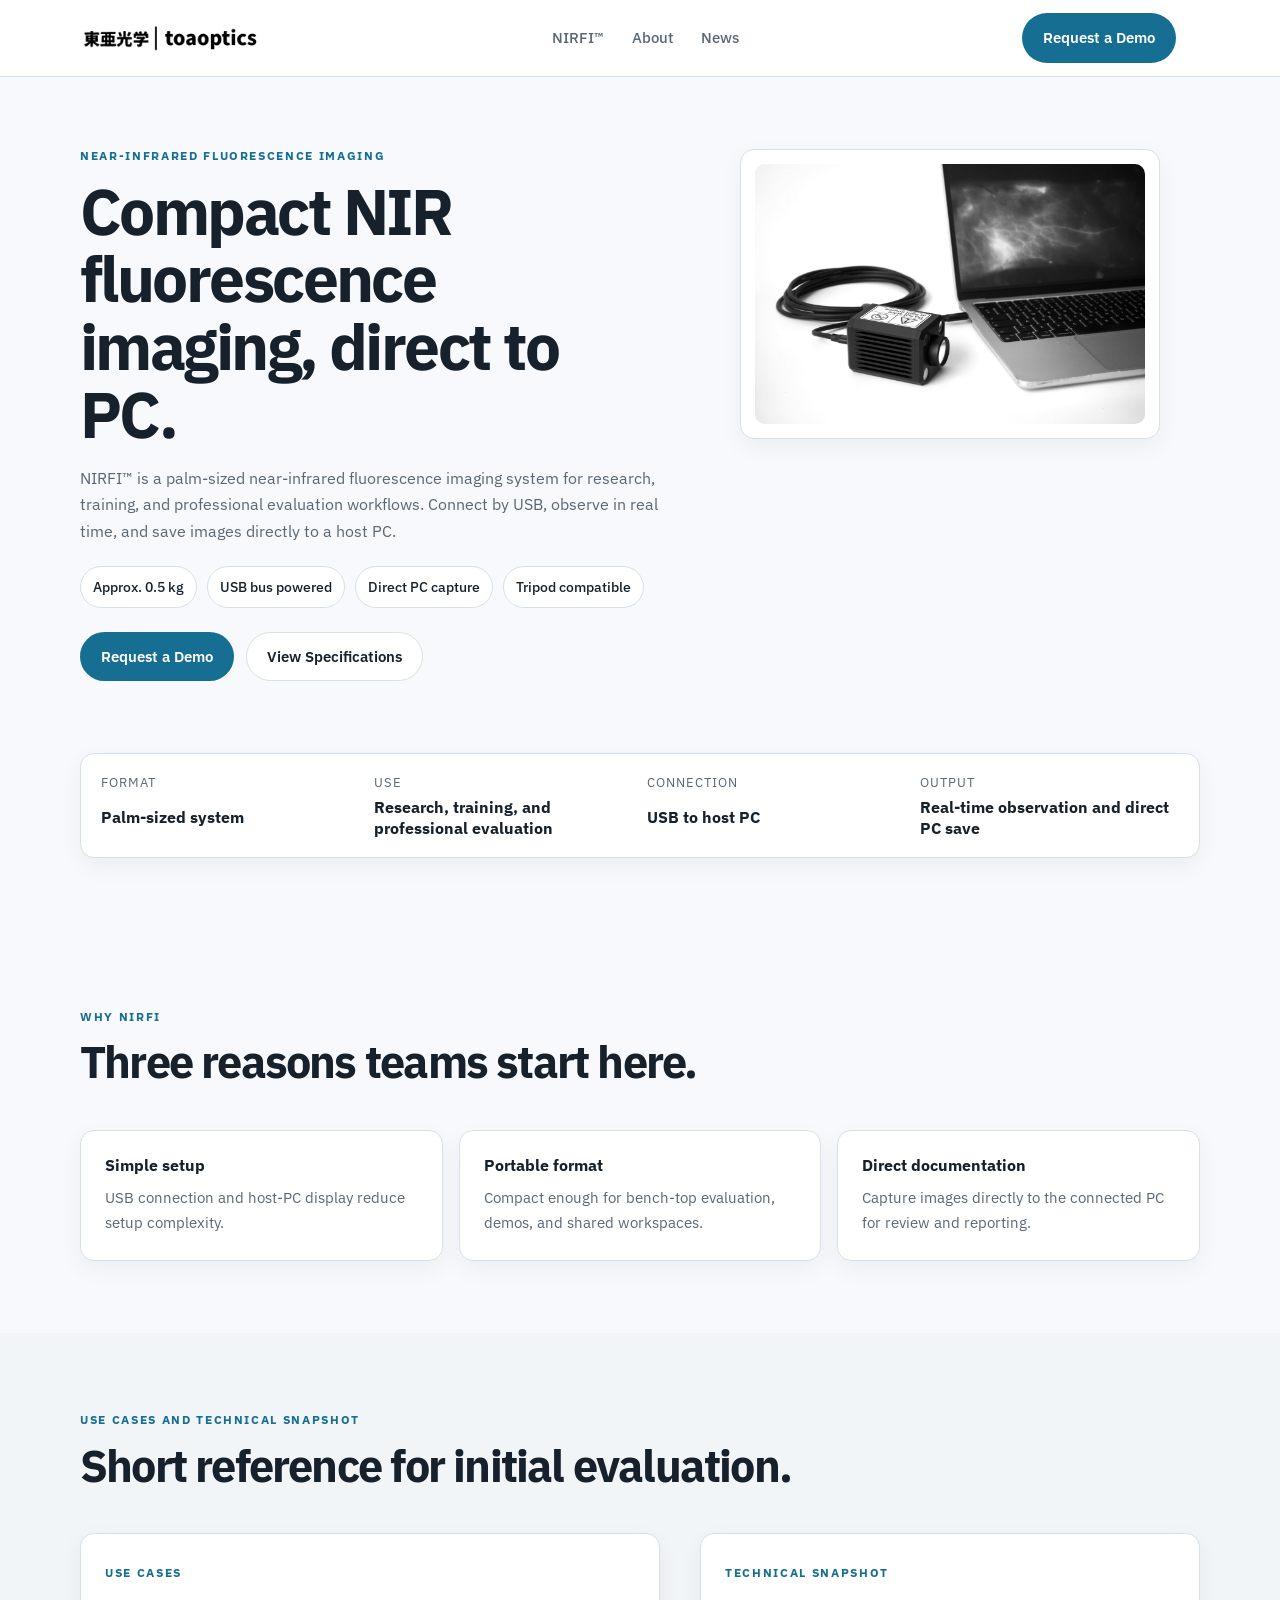
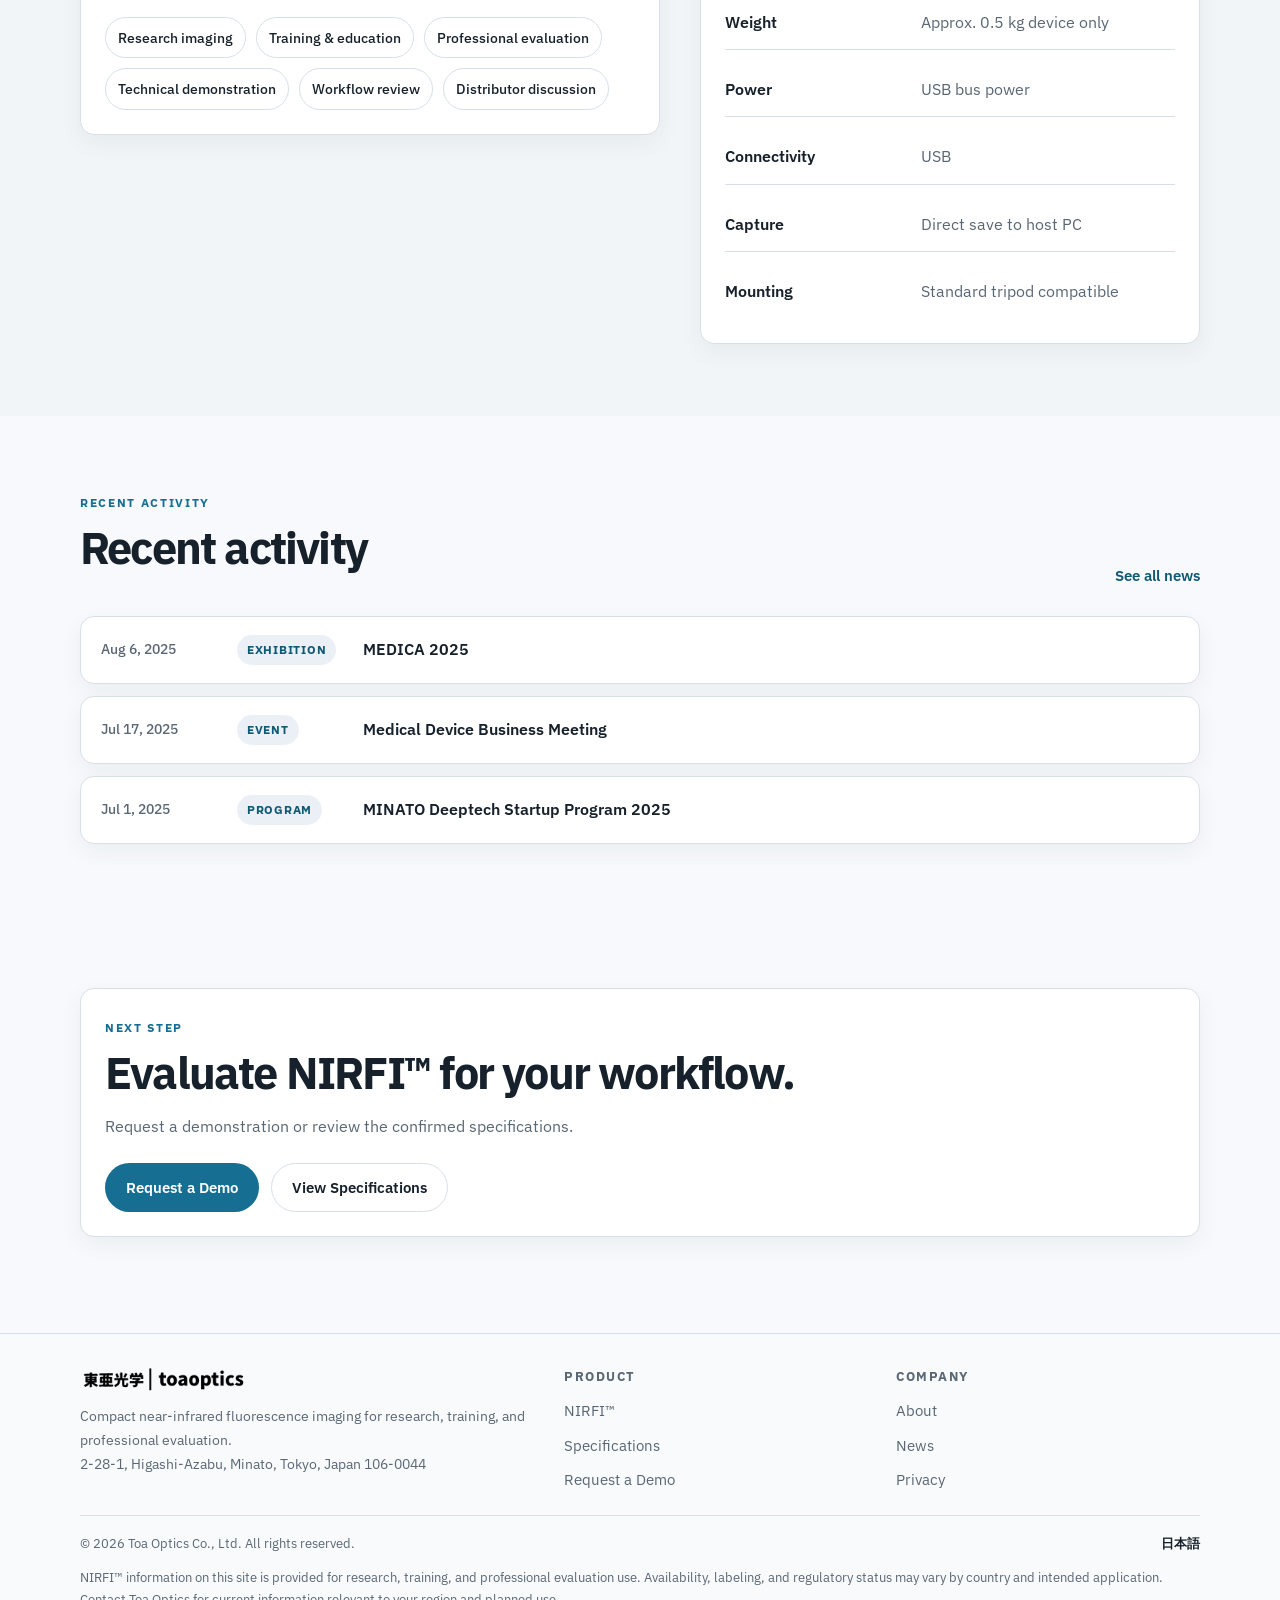
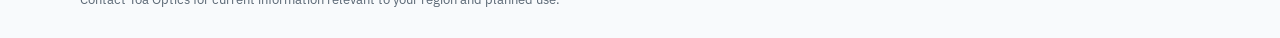
==== commit fa09dc93: "Enhance accessibility and performance across multiple pages - Added loading="lazy" attribute to imag" ====
--- a/index.html
+++ b/index.html
@@ -4,7 +4,7 @@
   <meta charset="UTF-8" />
   <meta name="viewport" content="width=device-width, initial-scale=1.0" />
   <title>Toa Optics | Compact NIR fluorescence imaging, direct to PC.</title>
-  <meta name="description" content="NIRFI™ is a palm-sized, USB-powered near-infrared fluorescence observation device for research, training, and professional evaluation workflows." />
+  <meta name="description" content="NIRFI™ is a palm-sized near-infrared fluorescence imaging system for research, training, and professional evaluation workflows." />
   <link rel="canonical" href="https://toaoptics.com/" />
   <link rel="alternate" hreflang="en" href="https://toaoptics.com/" />
   <link rel="alternate" hreflang="ja" href="https://toaoptics.com/jp/" />
@@ -35,7 +35,7 @@
 <nav class="nav" aria-label="Primary">
   <div class="nav-inner">
     <a class="nav-logo" href="index.html" aria-label="Toa Optics home">
-      <img src="images/logo.png" width="488" height="72" alt="Toa Optics" />
+      <img src="images/logo.png" width="488" height="72" alt="Toa Optics" loading="lazy" />
     </a>
     <ul class="nav-links">
       <li><a href="nirfi.html">NIRFI™</a></li>
@@ -44,12 +44,14 @@
     </ul>
     <a class="btn btn-primary nav-cta" href="contact.html">Request a Demo</a>
     <button class="hamburger" type="button" aria-expanded="false" aria-controls="mobile-menu" aria-label="Open navigation menu">
-      <span></span><span></span><span></span>
+      <span class="bar bar-1"></span>
+      <span class="bar bar-2"></span>
+      <span class="bar bar-3"></span>
     </button>
   </div>
 </nav>
 
-<div class="mobile-menu" id="mobile-menu" hidden aria-hidden="true">
+<div class="mobile-menu" id="mobile-menu" hidden aria-hidden="true" inert>
   <div class="mobile-menu-inner">
     <a href="index.html">Home</a>
     <a href="nirfi.html">NIRFI™</a>
@@ -66,7 +68,7 @@
         <div class="hero-copy">
           <div class="section-label">Near-Infrared Fluorescence Imaging</div>
           <h1>Compact NIR fluorescence imaging, direct to PC.</h1>
-          <p>NIRFI™ is a palm-sized, USB-powered near-infrared fluorescence observation device for research, training, and professional evaluation workflows. Capture real-time fluorescence images directly on a host PC.</p>
+          <p>NIRFI™ is a palm-sized near-infrared fluorescence imaging system for research, training, and professional evaluation workflows. Connect by USB, observe in real time, and save images directly to a host PC.</p>
           <ul class="chip-list" aria-label="Key product facts">
             <li>Approx. 0.5 kg</li>
             <li>USB bus powered</li>
@@ -78,125 +80,93 @@
             <a class="btn btn-secondary" href="nirfi.html#specs">View Specifications</a>
           </div>
         </div>
-        <figure class="media-card">
-          <img src="images/nirfi-product-1.jpeg" width="2560" height="1707" alt="NIRFI device connected beside a host PC in a compact benchtop setup" />
-          <figcaption>
-            <strong>NIRFI™</strong>
-            Palm-sized hardware designed for simpler setup, direct PC display, and straightforward documentation.
-          </figcaption>
+        <figure class="hero-media">
+          <img src="images/nirfi-product-1.jpeg" width="2560" height="1707" alt="NIRFI device beside a host PC in a compact benchtop setup" />
         </figure>
       </div>
     </div>
   </section>
 
+  <section class="section" style="padding-top: 0;">
+    <div class="container">
+      <div class="facts-strip" aria-label="Product facts strip">
+        <ul class="facts-strip-list">
+          <li>
+            <span>Format</span>
+            <strong>Palm-sized system</strong>
+          </li>
+          <li>
+            <span>Use</span>
+            <strong>Research, training, and professional evaluation</strong>
+          </li>
+          <li>
+            <span>Connection</span>
+            <strong>USB to host PC</strong>
+          </li>
+          <li>
+            <span>Output</span>
+            <strong>Real-time observation and direct PC save</strong>
+          </li>
+        </ul>
+      </div>
+    </div>
+  </section>
+
   <section class="section">
     <div class="container">
-      <div class="section-header section-header--stack">
+      <div class="section-header">
         <div>
           <div class="section-label">Why NIRFI</div>
           <h2 class="section-title">Three reasons teams start here.</h2>
-          <p class="section-copy">Each section now carries one message, so the top page can explain the product without repeating the same claim in multiple formats.</p>
         </div>
       </div>
       <div class="benefit-grid">
         <article class="benefit-card">
           <h3>Simple setup</h3>
-          <p>USB connection and host-PC display keep evaluation setups straightforward.</p>
+          <p>USB connection and host-PC display reduce setup complexity.</p>
         </article>
         <article class="benefit-card">
-          <h3>Portable deployment</h3>
-          <p>Small enough for bench-top evaluation, shared workspaces, and demonstrations.</p>
+          <h3>Portable format</h3>
+          <p>Compact enough for bench-top evaluation, demos, and shared workspaces.</p>
         </article>
         <article class="benefit-card">
           <h3>Direct documentation</h3>
-          <p>Capture images directly to PC for review, comparison, and reporting workflows.</p>
-        </article>
-      </div>
-    </div>
-  </section>
-
-  <section class="section section--muted">
-    <div class="container">
-      <div class="section-header section-header--stack">
+          <p>Capture images directly to the connected PC for review and reporting.</p>
+        </article>
+      </div>
+    </div>
+  </section>
+
+  <section class="section section--tint">
+    <div class="container">
+      <div class="section-header">
         <div>
-          <div class="section-label">How It Works</div>
-          <h2 class="section-title">Three steps from setup to capture.</h2>
-        </div>
-      </div>
-      <div class="step-grid">
-        <article class="step-card">
-          <div class="step-number">1</div>
-          <h3>Connect</h3>
-          <p>Connect NIRFI™ to the host PC with the included USB cable.</p>
-        </article>
-        <article class="step-card">
-          <div class="step-number">2</div>
-          <h3>Position</h3>
-          <p>Use handheld positioning or a tripod depending on the workflow.</p>
-        </article>
-        <article class="step-card">
-          <div class="step-number">3</div>
-          <h3>Observe &amp; Capture</h3>
-          <p>View near-infrared fluorescence in real time and save images directly to the PC.</p>
-        </article>
-      </div>
-    </div>
-  </section>
-
-  <section class="section">
-    <div class="container">
-      <div class="app-panel">
-        <div>
-          <div class="section-label">Applications</div>
-          <h2 class="section-title">Who it is for and where it fits.</h2>
-          <p class="section-copy">Applications are shown as a compact reference list rather than another large grid of repeated descriptions.</p>
-        </div>
-        <ul class="app-list" aria-label="Representative applications">
-          <li>Research imaging</li>
-          <li>Preclinical workflows</li>
-          <li>Training &amp; education</li>
-          <li>Technical evaluation</li>
-          <li>Documentation</li>
-          <li>Demonstration</li>
-        </ul>
-      </div>
-    </div>
-  </section>
-
-  <section class="section section--muted">
-    <div class="container">
-      <div class="snapshot-layout">
-        <div class="snapshot-copy">
+          <div class="section-label">Use Cases and Technical Snapshot</div>
+          <h2 class="section-title">Short reference for initial evaluation.</h2>
+        </div>
+      </div>
+      <div class="two-column-layout">
+        <article class="compact-panel">
+          <div class="section-label">Use Cases</div>
+          <ul class="use-case-list" aria-label="Use cases">
+            <li>Research imaging</li>
+            <li>Training &amp; education</li>
+            <li>Professional evaluation</li>
+            <li>Technical demonstration</li>
+            <li>Workflow review</li>
+            <li>Distributor discussion</li>
+          </ul>
+        </article>
+        <article class="compact-panel">
           <div class="section-label">Technical Snapshot</div>
-          <h2 class="section-title">Only the details that help a first evaluation.</h2>
-          <p>The homepage keeps the technical view short. The detailed product page carries the full structure, gallery, and specification table.</p>
-          <div class="hero-actions">
-            <a class="btn btn-secondary" href="nirfi.html#specs">View full specifications</a>
-          </div>
-          <p class="note-inline">NIRFI™ information on this site is provided for research, training, and professional evaluation use. Availability, labeling, and regulatory status may vary by country and intended application. Contact Toa Optics for current information relevant to your region and planned use.</p>
-        </div>
-        <div class="snapshot-grid">
-          <article class="snapshot-card">
-            <h3>Weight</h3>
-            <p>Approx. 0.5 kg device only</p>
-          </article>
-          <article class="snapshot-card">
-            <h3>Power</h3>
-            <p>USB bus power</p>
-          </article>
-          <article class="snapshot-card">
-            <h3>Connectivity</h3>
-            <p>USB</p>
-          </article>
-          <article class="snapshot-card">
-            <h3>Capture</h3>
-            <p>Direct save to host PC</p>
-          </article>
-          <article class="snapshot-card">
-            <h3>Mounting</h3>
-            <p>Standard tripod compatible</p>
-          </article>
-        </div>
+          <ul class="snapshot-list" aria-label="Technical snapshot">
+            <li><strong>Weight</strong><span>Approx. 0.5 kg device only</span></li>
+            <li><strong>Power</strong><span>USB bus power</span></li>
+            <li><strong>Connectivity</strong><span>USB</span></li>
+            <li><strong>Capture</strong><span>Direct save to host PC</span></li>
+            <li><strong>Mounting</strong><span>Standard tripod compatible</span></li>
+          </ul>
+        </article>
       </div>
     </div>
   </section>
@@ -206,8 +176,7 @@
       <div class="section-header">
         <div>
           <div class="section-label">Recent Activity</div>
-          <h2 class="section-title">Recent external activity.</h2>
-          <p class="section-copy">Three factual updates are enough to signal current activity without overstating them.</p>
+          <h2 class="section-title">Recent activity</h2>
         </div>
         <a class="section-link" href="news.html">See all news</a>
       </div>
@@ -215,37 +184,28 @@
         <article class="activity-item">
           <div class="activity-date">Aug 6, 2025</div>
           <div class="activity-tag">Exhibition</div>
-          <div class="activity-copy">
-            <strong>MEDICA 2025</strong>
-            <p>Dusseldorf, Germany</p>
-          </div>
+          <div class="activity-title">MEDICA 2025</div>
         </article>
         <article class="activity-item">
           <div class="activity-date">Jul 17, 2025</div>
           <div class="activity-tag">Event</div>
-          <div class="activity-copy">
-            <strong>Medical Device Business Meeting</strong>
-            <p>Osaka, Japan</p>
-          </div>
+          <div class="activity-title">Medical Device Business Meeting</div>
         </article>
         <article class="activity-item">
           <div class="activity-date">Jul 1, 2025</div>
           <div class="activity-tag">Program</div>
-          <div class="activity-copy">
-            <strong>MINATO Deeptech Startup Program 2025</strong>
-            <p>Tokyo, Japan</p>
-          </div>
-        </article>
-      </div>
-    </div>
-  </section>
-
-  <section class="section cta-banner">
+          <div class="activity-title">MINATO Deeptech Startup Program 2025</div>
+        </article>
+      </div>
+    </div>
+  </section>
+
+  <section class="section">
     <div class="container">
       <div class="cta-panel">
         <div class="section-label">Next Step</div>
-        <h2 class="section-title">Evaluate NIRFI™ for your workflow</h2>
-        <p class="section-copy">Request a demonstration, datasheet, or pricing information from our team.</p>
+        <h2 class="section-title">Evaluate NIRFI™ for your workflow.</h2>
+        <p class="section-copy">Request a demonstration or review the confirmed specifications.</p>
         <div class="cta-actions">
           <a class="btn btn-primary" href="contact.html">Request a Demo</a>
           <a class="btn btn-secondary" href="nirfi.html#specs">View Specifications</a>
@@ -259,8 +219,8 @@
   <div class="container">
     <div class="footer-inner">
       <div class="footer-brand">
-        <img src="images/logo.png" width="488" height="72" alt="Toa Optics" />
-        <p>Advancing compact near-infrared fluorescence imaging for research, training, and professional evaluation.</p>
+        <img src="images/logo.png" width="488" height="72" alt="Toa Optics" loading="lazy" />
+        <p>Compact near-infrared fluorescence imaging for research, training, and professional evaluation.</p>
         <p class="footer-address">2-28-1, Higashi-Azabu, Minato, Tokyo, Japan 106-0044</p>
       </div>
       <div>
@@ -284,7 +244,7 @@
       <span>© 2026 Toa Optics Co., Ltd. All rights reserved.</span>
       <a class="footer-language" href="jp/index.html">日本語</a>
     </div>
-    <p class="footer-disclaimer">NIRFI™ information on this site is provided for research, training, and professional evaluation use. Availability, labeling, and regulatory status may vary by country and intended application.</p>
+    <p class="footer-note">NIRFI™ information on this site is provided for research, training, and professional evaluation use. Availability, labeling, and regulatory status may vary by country and intended application. Contact Toa Optics for current information relevant to your region and planned use.</p>
   </div>
 </footer>
 
--- a/css/style.css
+++ b/css/style.css
@@ -1,24 +1,19 @@
 @import url('https://fonts.googleapis.com/css2?family=IBM+Plex+Sans:wght@400;500;600;700&display=swap');
 
 :root {
-  --bg: #f7fafc;
-  --surface: #ffffff;
-  --surface-muted: #f1f6fa;
-  --surface-strong: #e7f0f6;
-  --text: #14222d;
-  --text-soft: #4a5c68;
-  --text-subtle: #6f818d;
-  --accent: #167aa6;
-  --accent-strong: #0f5d80;
-  --border: #d9e4eb;
-  --border-strong: #bfd1dc;
-  --shadow: 0 18px 40px rgba(20, 34, 45, 0.08);
-  --shadow-soft: 0 10px 24px rgba(20, 34, 45, 0.05);
-  --radius-lg: 24px;
-  --radius-md: 18px;
-  --radius-sm: 12px;
-  --max-width: 1160px;
-  --transition: 180ms ease;
+  --color-bg: #f7f9fc;
+  --color-surface: #ffffff;
+  --color-text: #17212b;
+  --color-muted: #5a6774;
+  --color-border: #d7e0e8;
+  --color-accent: #166f93;
+  --color-accent-strong: #0f5975;
+  --color-subtle: #eaf0f5;
+  --radius-card: 14px;
+  --shadow-soft: 0 8px 24px rgba(23, 33, 43, 0.05);
+  --container: 1120px;
+  --section-space: 72px;
+  --transition: 160ms ease;
 }
 
 *,
@@ -30,17 +25,15 @@
 html {
   font-size: 16px;
   scroll-behavior: smooth;
-  scroll-padding-top: 92px;
+  scroll-padding-top: 88px;
 }
 
 body {
   margin: 0;
   font-family: "IBM Plex Sans", "Hiragino Sans", "Yu Gothic", "YuGothic", sans-serif;
-  color: var(--text);
-  background:
-    radial-gradient(circle at top right, rgba(22, 122, 166, 0.08), transparent 28%),
-    linear-gradient(180deg, #fbfdff 0%, var(--bg) 100%);
-  line-height: 1.7;
+  color: var(--color-text);
+  background: var(--color-bg);
+  line-height: 1.65;
   -webkit-font-smoothing: antialiased;
 }
 
@@ -70,21 +63,26 @@
   display: block;
 }
 
-ul {
+ul,
+ol,
+dl {
   margin: 0;
   padding: 0;
+}
+
+ul {
   list-style: none;
 }
 
 .skip-link {
   position: absolute;
+  top: -48px;
   left: 16px;
-  top: -64px;
   z-index: 2000;
-  padding: 12px 16px;
-  border-radius: 999px;
-  background: var(--text);
-  color: var(--surface);
+  padding: 10px 14px;
+  border-radius: 10px;
+  background: var(--color-text);
+  color: var(--color-surface);
   transition: top var(--transition);
 }
 
@@ -92,139 +90,140 @@
   top: 16px;
 }
 
-.container {
-  width: min(var(--max-width), calc(100% - 48px));
+.container,
+.nav-inner,
+.mobile-menu-inner {
+  width: min(var(--container), calc(100% - 40px));
   margin: 0 auto;
 }
 
-.section {
-  padding: 88px 0;
-}
-
-.section--muted {
-  background: linear-gradient(180deg, rgba(231, 240, 246, 0.58), rgba(255, 255, 255, 0.82));
+.section,
+.hero,
+.product-hero,
+.page-hero {
+  padding: var(--section-space) 0;
+}
+
+.section--tint {
+  background: #f1f5f8;
 }
 
 .section-label {
-  display: inline-flex;
-  align-items: center;
-  gap: 8px;
-  margin-bottom: 14px;
-  font-size: 0.75rem;
+  display: inline-block;
+  margin-bottom: 12px;
+  color: var(--color-accent);
+  font-size: 0.74rem;
   font-weight: 700;
-  line-height: 1;
-  letter-spacing: 0.16em;
+  letter-spacing: 0.14em;
   text-transform: uppercase;
-  color: var(--accent);
-}
-
+}
+
+.section-title,
+.hero-copy h1,
+.detail-copy h1,
+.page-hero h1 {
+  margin: 0 0 16px;
+  letter-spacing: -0.04em;
+  line-height: 1.06;
+}
+
+.hero-copy h1,
+.detail-copy h1 {
+  font-size: clamp(2.5rem, 5vw, 4.2rem);
+}
+
+.page-hero h1,
 .section-title {
-  margin: 0 0 18px;
-  font-size: clamp(2rem, 4vw, 3.25rem);
-  line-height: 1.08;
-  letter-spacing: -0.04em;
+  font-size: clamp(1.8rem, 4vw, 2.8rem);
 }
 
 .section-copy,
-.page-hero p,
 .hero-copy p,
 .detail-copy p,
-.snapshot-copy p,
+.page-hero p,
 .contact-copy p,
-.about-copy p,
 .privacy-card p {
   margin: 0;
-  max-width: 720px;
-  color: var(--text-soft);
+  max-width: 760px;
+  color: var(--color-muted);
   font-size: 1rem;
 }
 
 .section-header {
   display: flex;
+  align-items: end;
   justify-content: space-between;
-  align-items: end;
-  gap: 24px;
-  margin-bottom: 34px;
-}
-
-.section-header--stack {
-  flex-direction: column;
-  align-items: start;
+  gap: 20px;
+  margin-bottom: 28px;
 }
 
 .section-link {
-  font-size: 0.94rem;
+  color: var(--color-accent-strong);
+  font-size: 0.95rem;
   font-weight: 600;
-  color: var(--accent-strong);
-}
-
-.section-link:hover {
-  color: var(--accent);
 }
 
 .btn {
   display: inline-flex;
   align-items: center;
   justify-content: center;
-  min-height: 48px;
-  padding: 12px 22px;
+  min-height: 46px;
+  padding: 11px 20px;
   border: 1px solid transparent;
   border-radius: 999px;
   font-size: 0.95rem;
   font-weight: 600;
   transition:
-    transform var(--transition),
     background-color var(--transition),
+    color var(--transition),
     border-color var(--transition),
-    color var(--transition),
-    box-shadow var(--transition);
+    transform var(--transition);
   cursor: pointer;
 }
 
+.btn:hover {
+  transform: translateY(-1px);
+}
+
 .btn-primary {
-  background: var(--accent);
-  color: var(--surface);
-  box-shadow: 0 14px 28px rgba(22, 122, 166, 0.22);
+  background: var(--color-accent);
+  color: var(--color-surface);
 }
 
 .btn-primary:hover {
-  background: var(--accent-strong);
-  transform: translateY(-1px);
+  background: var(--color-accent-strong);
 }
 
 .btn-secondary {
-  border-color: var(--border-strong);
-  background: rgba(255, 255, 255, 0.72);
-  color: var(--text);
+  border-color: var(--color-border);
+  background: var(--color-surface);
+  color: var(--color-text);
 }
 
 .btn-secondary:hover {
-  border-color: var(--accent);
-  color: var(--accent-strong);
-  transform: translateY(-1px);
+  border-color: var(--color-accent);
+  color: var(--color-accent-strong);
 }
 
 .nav {
   position: sticky;
   top: 0;
   z-index: 1000;
-  border-bottom: 1px solid rgba(191, 209, 220, 0.75);
-  background: rgba(247, 250, 252, 0.86);
-  backdrop-filter: blur(16px);
+  border-bottom: 1px solid var(--color-border);
+  background: rgba(255, 255, 255, 0.94);
+  backdrop-filter: blur(10px);
 }
 
 .nav.scrolled {
-  box-shadow: 0 10px 28px rgba(20, 34, 45, 0.07);
+  box-shadow: var(--shadow-soft);
 }
 
 .nav-inner {
-  width: min(var(--max-width), calc(100% - 48px));
-  margin: 0 auto;
-  min-height: 80px;
+  min-height: 76px;
   display: grid;
   grid-template-columns: auto 1fr auto auto;
   align-items: center;
-  gap: 28px;
+  gap: 24px;
 }
 
 .nav-logo img {
@@ -235,38 +234,28 @@
 .nav-links {
   display: flex;
   justify-content: center;
-  gap: 28px;
-}
-
-.nav-links a {
-  position: relative;
-  padding: 6px 0;
+  gap: 24px;
+}
+
+.nav-links a,
+.mobile-menu a {
+  display: inline-flex;
+  align-items: center;
+  min-height: 44px;
+  color: var(--color-muted);
   font-size: 0.95rem;
   font-weight: 500;
-  color: var(--text-soft);
-}
-
-.nav-links a::after {
-  content: "";
-  position: absolute;
-  left: 0;
-  bottom: 0;
-  width: 100%;
-  height: 2px;
-  background: var(--accent);
-  transform: scaleX(0);
-  transform-origin: center;
-  transition: transform var(--transition);
-}
-
+}
+
+.nav-links a {
+  padding: 0 2px;
+}
+
+.nav-links a.active,
+.mobile-menu a.active,
 .nav-links a:hover,
-.nav-links a.active {
-  color: var(--text);
-}
-
-.nav-links a:hover::after,
-.nav-links a.active::after {
-  transform: scaleX(1);
+.mobile-menu a:hover {
+  color: var(--color-text);
 }
 
 .hamburger {
@@ -276,335 +265,263 @@
   width: 44px;
   height: 44px;
   padding: 0;
-  border: 1px solid var(--border);
+  border: 1px solid var(--color-border);
   border-radius: 999px;
-  background: rgba(255, 255, 255, 0.78);
-}
-
-.hamburger span {
+  background: var(--color-surface);
+  cursor: pointer;
+}
+
+.hamburger .bar {
   display: block;
   width: 18px;
   height: 2px;
-  background: var(--text);
   border-radius: 999px;
+  background: var(--color-text);
   transition: transform var(--transition), opacity var(--transition);
 }
 
-.hamburger span + span {
+.hamburger .bar + .bar {
   margin-top: 4px;
 }
 
-.mobile-menu[hidden] {
-  display: none;
-}
-
 .mobile-menu {
-  border-bottom: 1px solid var(--border);
-  background: rgba(255, 255, 255, 0.98);
+  border-bottom: 1px solid var(--color-border);
+  background: var(--color-surface);
 }
 
 .mobile-menu-inner {
-  width: min(var(--max-width), calc(100% - 48px));
-  margin: 0 auto;
-  padding: 20px 0 24px;
-  display: grid;
-  gap: 12px;
-}
-
-.mobile-menu a {
-  padding: 10px 0;
-  font-size: 1rem;
-  font-weight: 500;
-  color: var(--text-soft);
-}
-
-.mobile-menu a.active {
-  color: var(--text);
-}
-
-.hero,
-.product-hero,
-.page-hero {
-  position: relative;
-  overflow: clip;
-}
-
-.hero::before,
-.product-hero::before,
-.page-hero::before {
-  content: "";
-  position: absolute;
-  inset: 0;
-  background:
-    radial-gradient(circle at top right, rgba(22, 122, 166, 0.12), transparent 30%),
-    radial-gradient(circle at bottom left, rgba(15, 93, 128, 0.08), transparent 22%);
-  pointer-events: none;
+  display: grid;
+  gap: 8px;
+  padding: 12px 0 18px;
+}
+
+.mobile-menu .btn {
+  margin-top: 6px;
 }
 
 .hero,
 .product-hero {
-  padding: 72px 0 48px;
+  padding-top: 56px;
 }
 
 .page-hero {
-  padding: 72px 0 24px;
+  padding-top: 56px;
+  padding-bottom: 40px;
 }
 
 .hero-grid,
-.product-grid {
-  display: grid;
-  grid-template-columns: minmax(0, 1fr) minmax(320px, 520px);
-  gap: 56px;
-  align-items: center;
+.product-grid,
+.contact-grid,
+.two-column-layout {
+  display: grid;
+  grid-template-columns: minmax(0, 1fr) minmax(320px, 500px);
+  gap: 40px;
+  align-items: start;
 }
 
 .hero-copy,
 .detail-copy,
-.about-copy,
 .contact-copy {
-  position: relative;
-  z-index: 1;
-}
-
-.hero-copy h1,
-.product-hero h1,
-.page-hero h1 {
-  margin: 0 0 20px;
-  font-size: clamp(2.5rem, 5vw, 4.6rem);
-  line-height: 0.98;
-  letter-spacing: -0.05em;
-}
-
-.page-hero h1 {
-  font-size: clamp(2.2rem, 5vw, 3.8rem);
+  padding-top: 8px;
 }
 
 .hero-actions,
 .cta-actions {
   display: flex;
   flex-wrap: wrap;
-  gap: 14px;
-  margin-top: 28px;
-}
-
-.chip-list {
+  gap: 12px;
+  margin-top: 24px;
+}
+
+.chip-list,
+.use-case-list {
   display: flex;
   flex-wrap: wrap;
   gap: 10px;
-  margin-top: 24px;
-}
-
-.chip-list li {
+  margin-top: 22px;
+}
+
+.chip-list li,
+.use-case-list li {
   padding: 8px 12px;
-  border: 1px solid var(--border-strong);
+  border: 1px solid var(--color-border);
   border-radius: 999px;
-  background: rgba(255, 255, 255, 0.86);
-  color: var(--text);
-  font-size: 0.85rem;
-  font-weight: 600;
-}
-
-.media-card,
-.panel,
+  background: var(--color-surface);
+  color: var(--color-text);
+  font-size: 0.9rem;
+  font-weight: 500;
+}
+
+.hero-media,
 .benefit-card,
-.step-card,
-.snapshot-card,
+.facts-strip,
+.compact-panel,
 .activity-item,
+.news-item,
 .gallery-figure,
-.company-card,
-.contact-reason,
 .contact-form-card,
-.privacy-card {
-  border: 1px solid var(--border);
-  border-radius: var(--radius-md);
-  background: rgba(255, 255, 255, 0.92);
+.privacy-card,
+.profile-table,
+.cta-panel,
+.contact-detail,
+.spec-table-wrap {
+  border: 1px solid var(--color-border);
+  border-radius: var(--radius-card);
+  background: var(--color-surface);
   box-shadow: var(--shadow-soft);
 }
 
-.media-card {
-  padding: 18px;
-}
-
-.media-card img {
+.hero-media {
+  padding: 14px;
+}
+
+.hero-media img {
   width: 100%;
-  border-radius: calc(var(--radius-md) - 6px);
+  border-radius: calc(var(--radius-card) - 4px);
   object-fit: cover;
 }
 
-.media-card figcaption {
-  margin-top: 14px;
-  color: var(--text-soft);
-  font-size: 0.92rem;
-}
-
-.media-card strong {
-  display: block;
-  margin-bottom: 4px;
-  color: var(--text);
-}
-
-.benefit-grid,
-.company-grid,
-.contact-reasons {
+.facts-strip {
+  padding: 18px 20px;
+}
+
+.facts-strip-list {
+  display: grid;
+  grid-template-columns: repeat(4, minmax(0, 1fr));
+  gap: 14px;
+}
+
+.facts-strip-list li {
+  display: grid;
+  gap: 4px;
+}
+
+.facts-strip-list span {
+  color: var(--color-muted);
+  font-size: 0.8rem;
+  text-transform: uppercase;
+  letter-spacing: 0.08em;
+}
+
+.facts-strip-list strong {
+  font-size: 0.97rem;
+  line-height: 1.35;
+}
+
+.benefit-grid {
   display: grid;
   grid-template-columns: repeat(3, minmax(0, 1fr));
-  gap: 20px;
+  gap: 16px;
 }
 
 .benefit-card,
-.company-card,
-.contact-reason {
+.compact-panel,
+.contact-form-card,
+.privacy-card,
+.cta-panel {
   padding: 24px;
 }
 
 .benefit-card h3,
-.company-card h3,
-.contact-reason h3,
-.snapshot-card h3 {
+.compact-panel h3,
+.contact-detail strong,
+.privacy-card h2 {
   margin: 0 0 10px;
   font-size: 1rem;
   line-height: 1.35;
 }
 
 .benefit-card p,
-.company-card p,
-.contact-reason p,
-.snapshot-card p,
-.activity-copy p,
+.compact-panel p,
+.news-item-title,
+.contact-detail span,
 .privacy-card li {
   margin: 0;
-  color: var(--text-soft);
+  color: var(--color-muted);
   font-size: 0.94rem;
 }
 
-.step-grid {
-  display: grid;
-  grid-template-columns: repeat(3, minmax(0, 1fr));
-  gap: 20px;
-}
-
-.step-card {
-  position: relative;
-  padding: 24px;
-}
-
-.step-number {
-  display: inline-flex;
-  align-items: center;
-  justify-content: center;
-  width: 38px;
-  height: 38px;
-  margin-bottom: 14px;
-  border-radius: 50%;
-  background: var(--surface-strong);
-  color: var(--accent-strong);
-  font-weight: 700;
-}
-
-.step-card h3 {
-  margin: 0 0 10px;
-  font-size: 1rem;
-}
-
-.step-card p {
+.two-column-layout {
+  align-items: start;
+}
+
+.compact-panel p + .use-case-list,
+.compact-panel p + .snapshot-list {
+  margin-top: 18px;
+}
+
+.snapshot-list,
+.contact-detail-list,
+.news-list,
+.activity-list,
+.privacy-grid {
+  display: grid;
+  gap: 12px;
+}
+
+.snapshot-list li,
+.profile-row {
+  display: grid;
+  grid-template-columns: minmax(120px, 180px) minmax(0, 1fr);
+  gap: 16px;
+  padding: 14px 0;
+  border-bottom: 1px solid var(--color-border);
+}
+
+.snapshot-list li:last-child,
+.profile-row:last-child {
+  border-bottom: 0;
+}
+
+.snapshot-list strong,
+.profile-row dt {
+  font-weight: 600;
+}
+
+.snapshot-list span,
+.profile-row dd {
   margin: 0;
-  color: var(--text-soft);
-  font-size: 0.94rem;
-}
-
-.app-panel {
-  display: grid;
-  grid-template-columns: minmax(0, 0.88fr) minmax(0, 1.12fr);
-  gap: 28px;
-  align-items: start;
-}
-
-.app-list {
-  display: grid;
-  grid-template-columns: repeat(2, minmax(0, 1fr));
-  gap: 10px;
-}
-
-.app-list li {
-  padding: 12px 14px;
-  border: 1px solid var(--border);
-  border-radius: var(--radius-sm);
-  background: rgba(255, 255, 255, 0.86);
-  color: var(--text);
-  font-size: 0.92rem;
-  font-weight: 500;
-}
-
-.snapshot-layout {
-  display: grid;
-  grid-template-columns: minmax(0, 0.92fr) minmax(0, 1.08fr);
-  gap: 28px;
-  align-items: start;
-}
-
-.snapshot-grid {
-  display: grid;
-  grid-template-columns: repeat(2, minmax(0, 1fr));
+  color: var(--color-muted);
+}
+
+.activity-item,
+.news-item {
+  display: grid;
+  grid-template-columns: 120px 110px minmax(0, 1fr);
   gap: 16px;
-}
-
-.snapshot-card {
-  padding: 20px;
-}
-
-.note-inline {
-  margin-top: 22px;
-  padding: 16px 18px;
-  border-left: 3px solid var(--accent);
-  border-radius: 0 var(--radius-sm) var(--radius-sm) 0;
-  background: rgba(231, 240, 246, 0.65);
-  color: var(--text-soft);
-  font-size: 0.9rem;
-}
-
-.activity-list {
-  display: grid;
-  gap: 14px;
-}
-
-.activity-item {
-  display: grid;
-  grid-template-columns: 110px 120px minmax(0, 1fr);
-  gap: 18px;
   padding: 18px 20px;
   align-items: center;
 }
 
-.activity-date {
-  color: var(--text-soft);
+.activity-date,
+.news-item-date {
+  color: var(--color-muted);
   font-size: 0.88rem;
   font-weight: 500;
 }
 
-.activity-tag {
+.activity-tag,
+.news-item-tag {
   justify-self: start;
-  padding: 6px 10px;
+  padding: 5px 10px;
   border-radius: 999px;
-  background: var(--surface-strong);
-  color: var(--accent-strong);
+  background: var(--color-subtle);
+  color: var(--color-accent-strong);
   font-size: 0.76rem;
   font-weight: 700;
   letter-spacing: 0.06em;
   text-transform: uppercase;
 }
 
-.activity-copy strong {
-  display: block;
-  margin-bottom: 2px;
+.activity-title,
+.news-item-title {
+  color: var(--color-text);
   font-size: 0.98rem;
+  font-weight: 600;
 }
 
 .spec-table-wrap {
   overflow-x: auto;
-  border: 1px solid var(--border);
-  border-radius: var(--radius-md);
-  background: rgba(255, 255, 255, 0.96);
-  box-shadow: var(--shadow-soft);
 }
 
 .spec-table {
@@ -614,8 +531,8 @@
 
 .spec-table th,
 .spec-table td {
-  padding: 18px 20px;
-  border-bottom: 1px solid var(--border);
+  padding: 16px 18px;
+  border-bottom: 1px solid var(--color-border);
   text-align: left;
   vertical-align: top;
 }
@@ -626,27 +543,28 @@
 }
 
 .spec-table th {
-  width: 32%;
-  color: var(--text);
+  width: 34%;
   font-size: 0.92rem;
   font-weight: 600;
 }
 
 .spec-table td {
-  color: var(--text-soft);
+  color: var(--color-muted);
   font-size: 0.94rem;
 }
 
-.spec-note {
-  margin-top: 14px;
-  color: var(--text-subtle);
+.spec-note,
+.note-inline,
+.form-note {
+  margin: 14px 0 0;
+  color: var(--color-muted);
   font-size: 0.88rem;
 }
 
 .gallery-grid {
   display: grid;
   grid-template-columns: repeat(4, minmax(0, 1fr));
-  gap: 16px;
+  gap: 14px;
 }
 
 .gallery-figure {
@@ -660,103 +578,35 @@
 }
 
 .gallery-figure figcaption {
-  padding: 14px 14px 16px;
-  color: var(--text-soft);
+  padding: 12px 14px 14px;
+  color: var(--color-muted);
   font-size: 0.88rem;
 }
 
-.about-layout {
-  display: grid;
-  grid-template-columns: minmax(0, 1fr) minmax(300px, 440px);
-  gap: 40px;
-  align-items: center;
-}
-
-.news-list {
-  display: grid;
-  gap: 14px;
-}
-
-.news-item {
-  display: grid;
-  grid-template-columns: 110px 120px minmax(0, 1fr);
-  gap: 18px;
-  padding: 20px;
-  border: 1px solid var(--border);
-  border-radius: var(--radius-md);
-  background: rgba(255, 255, 255, 0.94);
-  box-shadow: var(--shadow-soft);
-}
-
-.news-item-date {
-  color: var(--text-soft);
-  font-size: 0.88rem;
-}
-
-.news-item-tag {
-  justify-self: start;
-  padding: 6px 10px;
-  border-radius: 999px;
-  background: var(--surface-strong);
-  color: var(--accent-strong);
-  font-size: 0.76rem;
-  font-weight: 700;
-  letter-spacing: 0.06em;
-  text-transform: uppercase;
-}
-
-.news-item-title {
-  margin-bottom: 4px;
-  font-size: 1rem;
-  font-weight: 600;
-}
-
-.news-item-body {
-  margin: 0;
-  color: var(--text-soft);
-  font-size: 0.93rem;
-}
-
-.contact-grid {
-  display: grid;
-  grid-template-columns: minmax(0, 0.86fr) minmax(0, 1.14fr);
-  gap: 28px;
-  align-items: start;
+.profile-table {
+  padding: 8px 20px;
 }
 
 .contact-detail-list {
-  display: grid;
-  gap: 14px;
-  margin-top: 24px;
+  margin-top: 22px;
 }
 
 .contact-detail {
   padding: 16px 18px;
-  border: 1px solid var(--border);
-  border-radius: var(--radius-sm);
-  background: rgba(255, 255, 255, 0.88);
 }
 
 .contact-detail strong {
   display: block;
   margin-bottom: 4px;
-  font-size: 0.84rem;
-  letter-spacing: 0.08em;
-  text-transform: uppercase;
-  color: var(--text-subtle);
+  color: var(--color-text);
 }
 
 .contact-detail span {
-  color: var(--text);
-  font-size: 0.94rem;
-}
-
-.contact-form-card {
-  padding: 26px;
+  display: block;
 }
 
 .form-group {
-  margin-bottom: 18px;
+  margin-bottom: 16px;
 }
 
 .form-row {
@@ -768,24 +618,24 @@
 label {
   display: block;
   margin-bottom: 8px;
-  color: var(--text);
-  font-size: 0.88rem;
+  font-size: 0.9rem;
   font-weight: 600;
 }
 
 .req {
-  color: var(--accent);
+  color: var(--color-accent);
 }
 
 input,
 select,
 textarea {
   width: 100%;
-  padding: 12px 14px;
-  border: 1px solid var(--border-strong);
-  border-radius: var(--radius-sm);
-  background: var(--surface);
-  color: var(--text);
+  min-height: 44px;
+  padding: 11px 14px;
+  border: 1px solid var(--color-border);
+  border-radius: 12px;
+  background: var(--color-surface);
+  color: var(--color-text);
 }
 
 textarea {
@@ -798,82 +648,68 @@
   grid-template-columns: auto 1fr;
   gap: 10px;
   align-items: start;
-  margin-bottom: 12px;
+  margin-bottom: 10px;
 }
 
 .consent-check input {
   width: 18px;
+  min-height: 18px;
   height: 18px;
-  margin-top: 2px;
-}
-
-.consent-check span,
-.form-note {
-  color: var(--text-soft);
-  font-size: 0.88rem;
+  margin-top: 3px;
+}
+
+.consent-check span {
+  color: var(--color-muted);
+  font-size: 0.9rem;
 }
 
 .form-success,
 .form-error {
   display: none;
-  margin-top: 16px;
-  padding: 14px 16px;
-  border-radius: var(--radius-sm);
+  margin-top: 14px;
+  padding: 12px 14px;
+  border-radius: 12px;
   font-size: 0.9rem;
 }
 
 .form-success {
-  background: rgba(22, 122, 166, 0.1);
-  color: var(--accent-strong);
+  background: #eef6fa;
+  color: var(--color-accent-strong);
 }
 
 .form-error {
-  background: rgba(180, 51, 51, 0.1);
-  color: #913737;
-}
-
-.cta-banner {
-  padding-top: 0;
-}
-
-.cta-panel {
-  padding: 42px;
-  border: 1px solid var(--border);
-  border-radius: var(--radius-lg);
-  background:
-    radial-gradient(circle at top right, rgba(22, 122, 166, 0.12), transparent 32%),
-    linear-gradient(135deg, rgba(231, 240, 246, 0.86), rgba(255, 255, 255, 0.96));
-  box-shadow: var(--shadow);
+  background: #fbefef;
+  color: #8d3030;
 }
 
 .cta-panel .section-title,
 .cta-panel .section-copy {
-  max-width: 760px;
+  max-width: 720px;
 }
 
 .footer {
-  margin-top: 40px;
-  border-top: 1px solid var(--border);
-  background: rgba(255, 255, 255, 0.72);
+  margin-top: 24px;
+  border-top: 1px solid var(--color-border);
+  background: #f8fafc;
 }
 
 .footer-inner {
   display: grid;
-  grid-template-columns: minmax(0, 1.8fr) repeat(2, minmax(0, 1fr));
+  grid-template-columns: minmax(0, 1.5fr) repeat(2, minmax(0, 1fr));
   gap: 28px;
-  padding: 36px 0 28px;
+  padding: 32px 0 22px;
 }
 
 .footer-brand img {
+  width: auto;
   height: 26px;
-  width: auto;
   margin-bottom: 12px;
 }
 
 .footer-brand p,
-.footer-disclaimer {
+.footer-note {
   margin: 0;
-  color: var(--text-soft);
+  color: var(--color-muted);
   font-size: 0.9rem;
 }
 
@@ -882,70 +718,52 @@
 }
 
 .footer-heading {
-  margin-bottom: 12px;
-  font-size: 0.82rem;
+  margin-bottom: 10px;
+  color: var(--color-muted);
+  font-size: 0.8rem;
   font-weight: 700;
   letter-spacing: 0.12em;
   text-transform: uppercase;
-  color: var(--text-subtle);
 }
 
 .footer-links {
   display: grid;
-  gap: 10px;
+  gap: 8px;
 }
 
 .footer-links a {
-  color: var(--text-soft);
+  color: var(--color-muted);
   font-size: 0.92rem;
 }
 
-.footer-links a:hover {
-  color: var(--accent-strong);
+.footer-links a:hover,
+.footer-language:hover,
+.section-link:hover {
+  color: var(--color-accent-strong);
 }
 
 .footer-bottom {
   display: flex;
-  align-items: center;
   justify-content: space-between;
   gap: 16px;
-  padding: 18px 0 0;
-  border-top: 1px solid var(--border);
-  color: var(--text-subtle);
+  padding: 16px 0 0;
+  border-top: 1px solid var(--color-border);
+  color: var(--color-muted);
   font-size: 0.84rem;
 }
 
 .footer-language {
+  color: var(--color-text);
   font-weight: 600;
-  color: var(--text);
-}
-
-.footer-disclaimer {
-  padding: 14px 0 28px;
+}
+
+.footer-note {
+  padding: 12px 0 28px;
   font-size: 0.84rem;
 }
 
-.privacy-grid {
-  display: grid;
-  gap: 18px;
-}
-
-.privacy-card {
-  padding: 24px;
-}
-
-.privacy-card h2 {
-  margin: 0 0 12px;
-  font-size: 1.15rem;
-}
-
-.privacy-card ul {
-  list-style: disc;
-  padding-left: 18px;
-}
-
 :focus-visible {
-  outline: 3px solid rgba(22, 122, 166, 0.22);
+  outline: 3px solid rgba(22, 111, 147, 0.24);
   outline-offset: 3px;
 }
 
@@ -965,19 +783,14 @@
 
   .hero-grid,
   .product-grid,
-  .about-layout,
-  .app-panel,
-  .snapshot-layout,
   .contact-grid,
+  .two-column-layout,
   .footer-inner {
     grid-template-columns: 1fr;
   }
 
+  .facts-strip-list,
   .benefit-grid,
-  .company-grid,
-  .contact-reasons,
-  .step-grid,
-  .snapshot-grid,
   .gallery-grid {
     grid-template-columns: repeat(2, minmax(0, 1fr));
   }
@@ -985,46 +798,52 @@
   .activity-item,
   .news-item {
     grid-template-columns: 1fr;
-    gap: 10px;
+    align-items: start;
   }
 }
 
 @media (max-width: 640px) {
   html {
-    scroll-padding-top: 80px;
+    scroll-padding-top: 76px;
   }
 
   .container,
   .nav-inner,
   .mobile-menu-inner {
-    width: min(var(--max-width), calc(100% - 32px));
-  }
-
-  .section {
-    padding: 72px 0;
-  }
-
+    width: min(var(--container), calc(100% - 28px));
+  }
+
+  .section,
   .hero,
-  .product-hero,
+  .product-hero {
+    padding: 56px 0;
+  }
+
   .page-hero {
-    padding-top: 56px;
+    padding: 48px 0 28px;
   }
 
   .hero-copy h1,
-  .product-hero h1,
-  .page-hero h1 {
-    font-size: clamp(2.2rem, 12vw, 3.2rem);
-  }
-
+  .detail-copy h1 {
+    font-size: clamp(2.1rem, 11vw, 3rem);
+  }
+
+  .page-hero h1,
+  .section-title {
+    font-size: clamp(1.65rem, 8vw, 2.2rem);
+  }
+
+  .facts-strip-list,
   .benefit-grid,
-  .company-grid,
-  .contact-reasons,
-  .step-grid,
-  .snapshot-grid,
   .gallery-grid,
-  .app-list,
   .form-row {
     grid-template-columns: 1fr;
+  }
+
+  .snapshot-list li,
+  .profile-row {
+    grid-template-columns: 1fr;
+    gap: 6px;
   }
 
   .hero-actions .btn,
@@ -1032,9 +851,13 @@
     width: 100%;
   }
 
+  .benefit-card,
+  .compact-panel,
+  .contact-form-card,
+  .privacy-card,
   .cta-panel,
-  .contact-form-card {
-    padding: 24px;
+  .facts-strip {
+    padding: 20px;
   }
 
   .footer-bottom {
@@ -1042,3 +865,16 @@
     align-items: start;
   }
 }
+
+@media (prefers-reduced-motion: reduce) {
+  html {
+    scroll-behavior: auto;
+  }
+
+  *,
+  *::before,
+  *::after {
+    animation: none !important;
+    transition: none !important;
+  }
+}
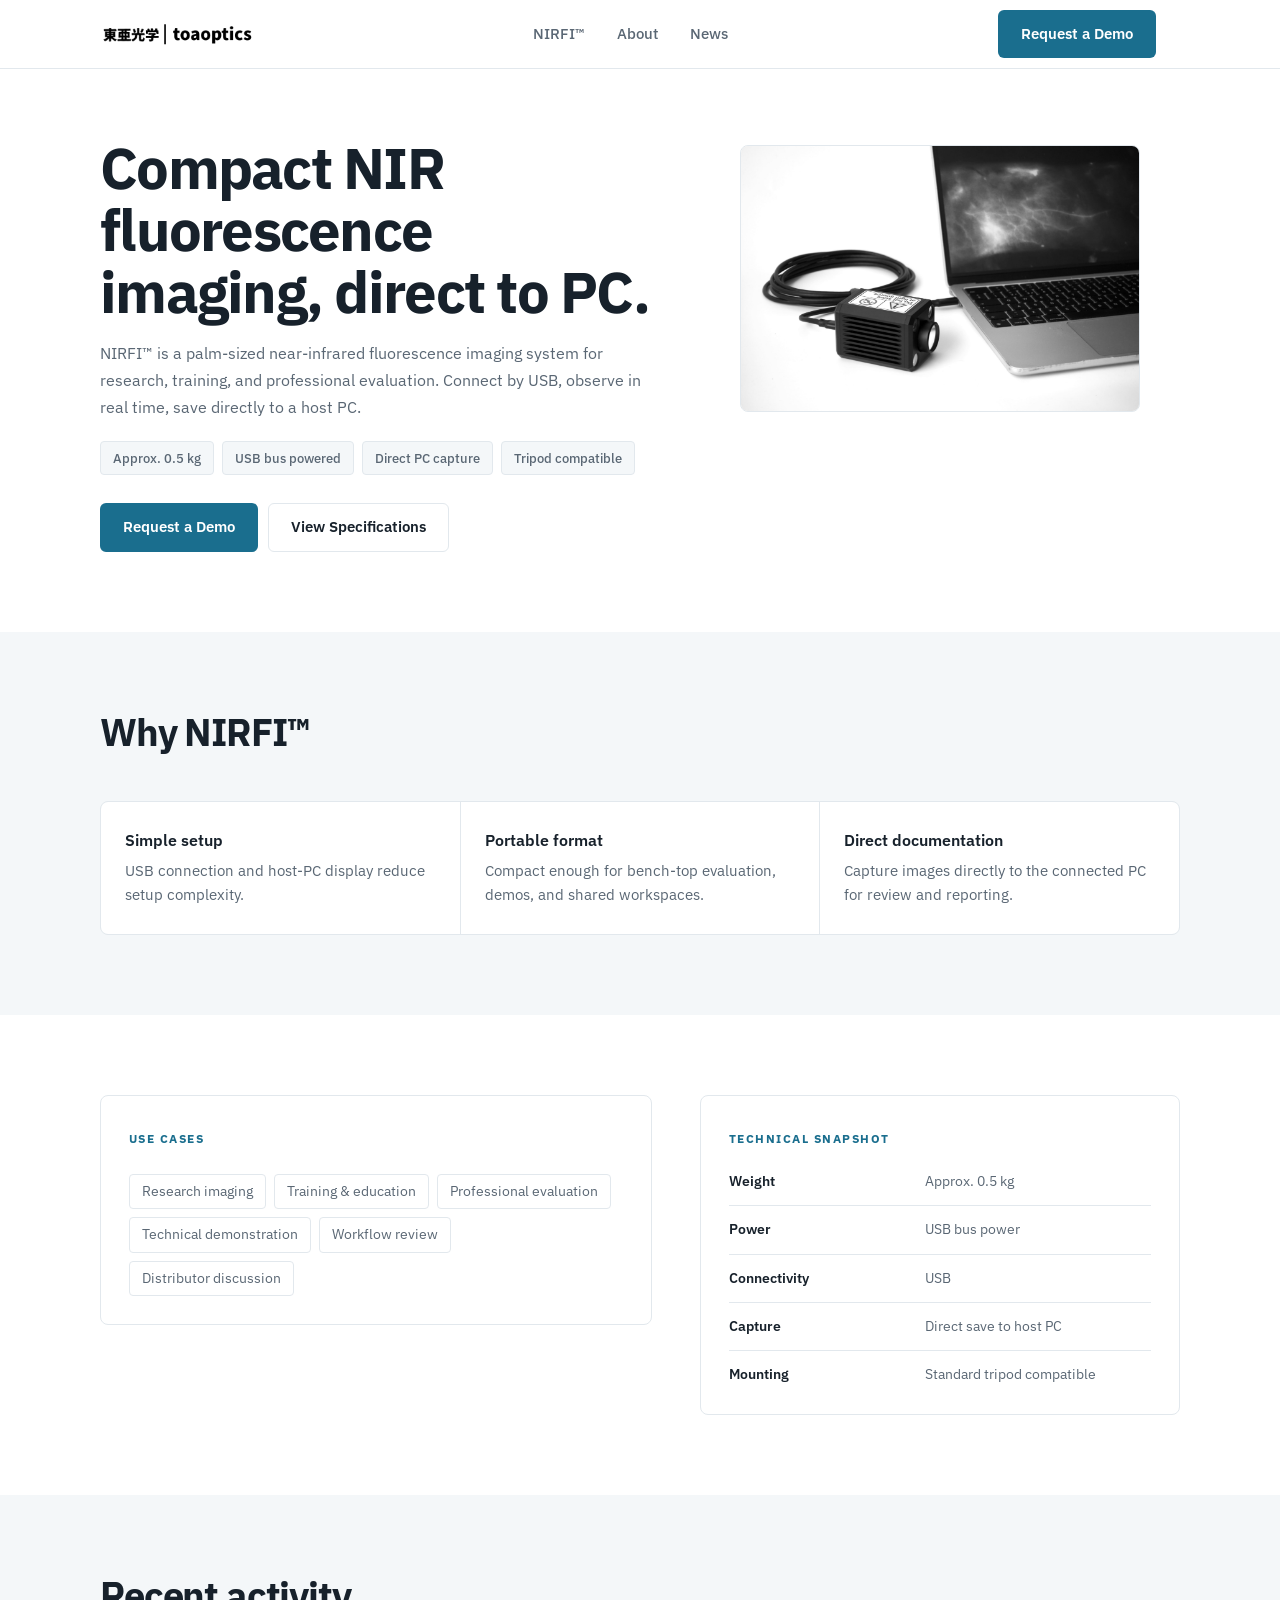
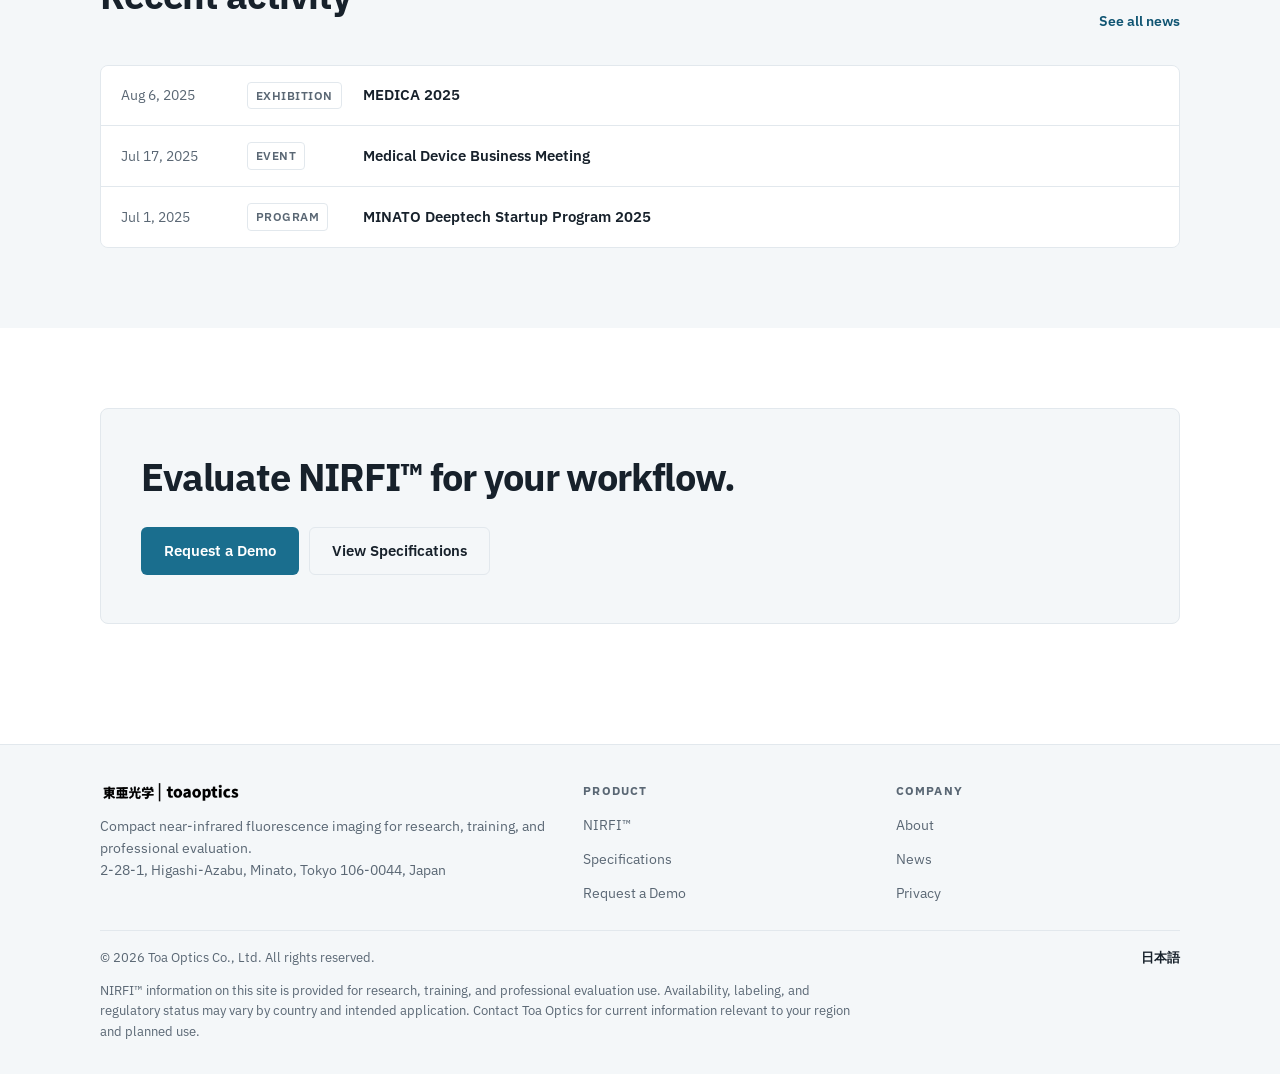
==== commit ed46b76d: "l" ====
--- a/index.html
+++ b/index.html
@@ -37,7 +37,7 @@
     <a class="nav-logo" href="index.html" aria-label="Toa Optics home">
       <img src="images/logo.png" width="488" height="72" alt="Toa Optics" loading="lazy" />
     </a>
-    <ul class="nav-links">
+    <ul class="nav-links" aria-label="Site navigation">
       <li><a href="nirfi.html">NIRFI™</a></li>
       <li><a href="about.html">About</a></li>
       <li><a href="news.html">News</a></li>
@@ -62,13 +62,14 @@
 </div>
 
 <main id="main">
+
+  <!-- Hero -->
   <section class="hero">
     <div class="container">
       <div class="hero-grid">
         <div class="hero-copy">
-          <div class="section-label">Near-Infrared Fluorescence Imaging</div>
           <h1>Compact NIR fluorescence imaging, direct to PC.</h1>
-          <p>NIRFI™ is a palm-sized near-infrared fluorescence imaging system for research, training, and professional evaluation workflows. Connect by USB, observe in real time, and save images directly to a host PC.</p>
+          <p>NIRFI™ is a palm-sized near-infrared fluorescence imaging system for research, training, and professional evaluation. Connect by USB, observe in real time, save directly to a host PC.</p>
           <ul class="chip-list" aria-label="Key product facts">
             <li>Approx. 0.5 kg</li>
             <li>USB bus powered</li>
@@ -87,38 +88,11 @@
     </div>
   </section>
 
-  <section class="section" style="padding-top: 0;">
-    <div class="container">
-      <div class="facts-strip" aria-label="Product facts strip">
-        <ul class="facts-strip-list">
-          <li>
-            <span>Format</span>
-            <strong>Palm-sized system</strong>
-          </li>
-          <li>
-            <span>Use</span>
-            <strong>Research, training, and professional evaluation</strong>
-          </li>
-          <li>
-            <span>Connection</span>
-            <strong>USB to host PC</strong>
-          </li>
-          <li>
-            <span>Output</span>
-            <strong>Real-time observation and direct PC save</strong>
-          </li>
-        </ul>
-      </div>
-    </div>
-  </section>
-
-  <section class="section">
+  <!-- Why NIRFI -->
+  <section class="section section--tint">
     <div class="container">
       <div class="section-header">
-        <div>
-          <div class="section-label">Why NIRFI</div>
-          <h2 class="section-title">Three reasons teams start here.</h2>
-        </div>
+        <h2 class="section-title">Why NIRFI™</h2>
       </div>
       <div class="benefit-grid">
         <article class="benefit-card">
@@ -137,14 +111,9 @@
     </div>
   </section>
 
-  <section class="section section--tint">
-    <div class="container">
-      <div class="section-header">
-        <div>
-          <div class="section-label">Use Cases and Technical Snapshot</div>
-          <h2 class="section-title">Short reference for initial evaluation.</h2>
-        </div>
-      </div>
+  <!-- Use cases + Technical snapshot -->
+  <section class="section">
+    <div class="container">
       <div class="two-column-layout">
         <article class="compact-panel">
           <div class="section-label">Use Cases</div>
@@ -160,7 +129,7 @@
         <article class="compact-panel">
           <div class="section-label">Technical Snapshot</div>
           <ul class="snapshot-list" aria-label="Technical snapshot">
-            <li><strong>Weight</strong><span>Approx. 0.5 kg device only</span></li>
+            <li><strong>Weight</strong><span>Approx. 0.5 kg</span></li>
             <li><strong>Power</strong><span>USB bus power</span></li>
             <li><strong>Connectivity</strong><span>USB</span></li>
             <li><strong>Capture</strong><span>Direct save to host PC</span></li>
@@ -171,13 +140,11 @@
     </div>
   </section>
 
-  <section class="section">
+  <!-- Recent activity -->
+  <section class="section section--tint">
     <div class="container">
       <div class="section-header">
-        <div>
-          <div class="section-label">Recent Activity</div>
-          <h2 class="section-title">Recent activity</h2>
-        </div>
+        <h2 class="section-title">Recent activity</h2>
         <a class="section-link" href="news.html">See all news</a>
       </div>
       <div class="activity-list">
@@ -200,12 +167,11 @@
     </div>
   </section>
 
+  <!-- CTA -->
   <section class="section">
     <div class="container">
       <div class="cta-panel">
-        <div class="section-label">Next Step</div>
         <h2 class="section-title">Evaluate NIRFI™ for your workflow.</h2>
-        <p class="section-copy">Request a demonstration or review the confirmed specifications.</p>
         <div class="cta-actions">
           <a class="btn btn-primary" href="contact.html">Request a Demo</a>
           <a class="btn btn-secondary" href="nirfi.html#specs">View Specifications</a>
@@ -213,6 +179,7 @@
       </div>
     </div>
   </section>
+
 </main>
 
 <footer class="footer">
@@ -221,7 +188,7 @@
       <div class="footer-brand">
         <img src="images/logo.png" width="488" height="72" alt="Toa Optics" loading="lazy" />
         <p>Compact near-infrared fluorescence imaging for research, training, and professional evaluation.</p>
-        <p class="footer-address">2-28-1, Higashi-Azabu, Minato, Tokyo, Japan 106-0044</p>
+        <p class="footer-address">2-28-1, Higashi-Azabu, Minato, Tokyo 106-0044, Japan</p>
       </div>
       <div>
         <div class="footer-heading">Product</div>
--- a/css/style.css
+++ b/css/style.css
@@ -1,19 +1,19 @@
 @import url('https://fonts.googleapis.com/css2?family=IBM+Plex+Sans:wght@400;500;600;700&display=swap');
 
 :root {
-  --color-bg: #f7f9fc;
+  --color-bg: #ffffff;
   --color-surface: #ffffff;
   --color-text: #17212b;
   --color-muted: #5a6774;
-  --color-border: #d7e0e8;
-  --color-accent: #166f93;
-  --color-accent-strong: #0f5975;
-  --color-subtle: #eaf0f5;
-  --radius-card: 14px;
-  --shadow-soft: 0 8px 24px rgba(23, 33, 43, 0.05);
-  --container: 1120px;
-  --section-space: 72px;
-  --transition: 160ms ease;
+  --color-border: #e2e8ed;
+  --color-accent: #1a6e8e;
+  --color-accent-strong: #0f5472;
+  --color-subtle: #f4f7f9;
+  --radius-card: 8px;
+  --shadow-soft: 0 1px 4px rgba(23, 33, 43, 0.06);
+  --container: 1080px;
+  --section-space: 80px;
+  --transition: 140ms ease;
 }
 
 *,
@@ -25,7 +25,7 @@
 html {
   font-size: 16px;
   scroll-behavior: smooth;
-  scroll-padding-top: 88px;
+  scroll-padding-top: 72px;
 }
 
 body {
@@ -74,13 +74,14 @@
   list-style: none;
 }
 
+/* ── Skip link ── */
 .skip-link {
   position: absolute;
   top: -48px;
   left: 16px;
   z-index: 2000;
   padding: 10px 14px;
-  border-radius: 10px;
+  border-radius: 6px;
   background: var(--color-text);
   color: var(--color-surface);
   transition: top var(--transition);
@@ -90,6 +91,7 @@
   top: 16px;
 }
 
+/* ── Layout ── */
 .container,
 .nav-inner,
 .mobile-menu-inner {
@@ -105,36 +107,38 @@
 }
 
 .section--tint {
-  background: #f1f5f8;
-}
-
+  background: var(--color-subtle);
+}
+
+/* ── Section label (eyebrow) ── */
 .section-label {
   display: inline-block;
-  margin-bottom: 12px;
+  margin-bottom: 10px;
   color: var(--color-accent);
-  font-size: 0.74rem;
+  font-size: 0.72rem;
   font-weight: 700;
-  letter-spacing: 0.14em;
+  letter-spacing: 0.13em;
   text-transform: uppercase;
 }
 
+/* ── Typography ── */
 .section-title,
 .hero-copy h1,
 .detail-copy h1,
 .page-hero h1 {
   margin: 0 0 16px;
-  letter-spacing: -0.04em;
-  line-height: 1.06;
+  letter-spacing: -0.03em;
+  line-height: 1.08;
 }
 
 .hero-copy h1,
 .detail-copy h1 {
-  font-size: clamp(2.5rem, 5vw, 4.2rem);
+  font-size: clamp(2.2rem, 4.5vw, 3.6rem);
 }
 
 .page-hero h1,
 .section-title {
-  font-size: clamp(1.8rem, 4vw, 2.8rem);
+  font-size: clamp(1.6rem, 3.5vw, 2.4rem);
 }
 
 .section-copy,
@@ -144,9 +148,10 @@
 .contact-copy p,
 .privacy-card p {
   margin: 0;
-  max-width: 760px;
+  max-width: 640px;
   color: var(--color-muted);
   font-size: 1rem;
+  line-height: 1.7;
 }
 
 .section-header {
@@ -154,40 +159,41 @@
   align-items: end;
   justify-content: space-between;
   gap: 20px;
-  margin-bottom: 28px;
+  margin-bottom: 32px;
 }
 
 .section-link {
+  flex-shrink: 0;
   color: var(--color-accent-strong);
-  font-size: 0.95rem;
-  font-weight: 600;
-}
-
+  font-size: 0.9rem;
+  font-weight: 600;
+}
+
+.section-link:hover {
+  color: var(--color-accent);
+}
+
+/* ── Buttons ── */
 .btn {
   display: inline-flex;
   align-items: center;
   justify-content: center;
   min-height: 46px;
-  padding: 11px 20px;
+  padding: 11px 22px;
   border: 1px solid transparent;
-  border-radius: 999px;
-  font-size: 0.95rem;
+  border-radius: 6px;
+  font-size: 0.92rem;
   font-weight: 600;
   transition:
     background-color var(--transition),
     color var(--transition),
-    border-color var(--transition),
-    transform var(--transition);
+    border-color var(--transition);
   cursor: pointer;
-}
-
-.btn:hover {
-  transform: translateY(-1px);
 }
 
 .btn-primary {
   background: var(--color-accent);
-  color: var(--color-surface);
+  color: #fff;
 }
 
 .btn-primary:hover {
@@ -196,7 +202,7 @@
 
 .btn-secondary {
   border-color: var(--color-border);
-  background: var(--color-surface);
+  background: transparent;
   color: var(--color-text);
 }
 
@@ -205,21 +211,22 @@
   color: var(--color-accent-strong);
 }
 
+/* ── Navigation ── */
 .nav {
   position: sticky;
   top: 0;
   z-index: 1000;
   border-bottom: 1px solid var(--color-border);
-  background: rgba(255, 255, 255, 0.94);
-  backdrop-filter: blur(10px);
+  background: rgba(255, 255, 255, 0.96);
+  backdrop-filter: blur(8px);
 }
 
 .nav.scrolled {
-  box-shadow: var(--shadow-soft);
+  box-shadow: 0 1px 8px rgba(23, 33, 43, 0.07);
 }
 
 .nav-inner {
-  min-height: 76px;
+  min-height: 68px;
   display: grid;
   grid-template-columns: auto 1fr auto auto;
   align-items: center;
@@ -228,13 +235,13 @@
 
 .nav-logo img {
   width: auto;
-  height: 28px;
+  height: 24px;
 }
 
 .nav-links {
   display: flex;
   justify-content: center;
-  gap: 24px;
+  gap: 28px;
 }
 
 .nav-links a,
@@ -243,7 +250,7 @@
   align-items: center;
   min-height: 44px;
   color: var(--color-muted);
-  font-size: 0.95rem;
+  font-size: 0.92rem;
   font-weight: 500;
 }
 
@@ -266,22 +273,22 @@
   height: 44px;
   padding: 0;
   border: 1px solid var(--color-border);
-  border-radius: 999px;
-  background: var(--color-surface);
+  border-radius: 6px;
+  background: transparent;
   cursor: pointer;
 }
 
 .hamburger .bar {
   display: block;
   width: 18px;
-  height: 2px;
+  height: 1.5px;
   border-radius: 999px;
   background: var(--color-text);
   transition: transform var(--transition), opacity var(--transition);
 }
 
 .hamburger .bar + .bar {
-  margin-top: 4px;
+  margin-top: 5px;
 }
 
 .mobile-menu {
@@ -291,21 +298,22 @@
 
 .mobile-menu-inner {
   display: grid;
-  gap: 8px;
+  gap: 4px;
   padding: 12px 0 18px;
 }
 
 .mobile-menu .btn {
-  margin-top: 6px;
-}
-
+  margin-top: 8px;
+}
+
+/* ── Hero ── */
 .hero,
 .product-hero {
-  padding-top: 56px;
+  padding-top: 60px;
 }
 
 .page-hero {
-  padding-top: 56px;
+  padding-top: 60px;
   padding-bottom: 40px;
 }
 
@@ -314,8 +322,8 @@
 .contact-grid,
 .two-column-layout {
   display: grid;
-  grid-template-columns: minmax(0, 1fr) minmax(320px, 500px);
-  gap: 40px;
+  grid-template-columns: minmax(0, 1fr) minmax(300px, 480px);
+  gap: 48px;
   align-items: start;
 }
 
@@ -329,137 +337,269 @@
 .cta-actions {
   display: flex;
   flex-wrap: wrap;
-  gap: 12px;
-  margin-top: 24px;
-}
-
-.chip-list,
+  gap: 10px;
+  margin-top: 28px;
+}
+
+/* ── Chips ── */
+.chip-list {
+  display: flex;
+  flex-wrap: wrap;
+  gap: 8px;
+  margin-top: 20px;
+}
+
+.chip-list li {
+  padding: 5px 12px;
+  border: 1px solid var(--color-border);
+  border-radius: 4px;
+  background: var(--color-subtle);
+  color: var(--color-muted);
+  font-size: 0.84rem;
+  font-weight: 500;
+}
+
+/* ── Hero image ── */
+.hero-media {
+  border: 1px solid var(--color-border);
+  border-radius: var(--radius-card);
+  background: var(--color-subtle);
+  overflow: hidden;
+}
+
+.hero-media img {
+  width: 100%;
+  object-fit: cover;
+}
+
+/* ── Benefit cards ── */
+.benefit-grid {
+  display: grid;
+  grid-template-columns: repeat(3, minmax(0, 1fr));
+  gap: 1px;
+  border: 1px solid var(--color-border);
+  border-radius: var(--radius-card);
+  overflow: hidden;
+  background: var(--color-border);
+}
+
+.benefit-card {
+  padding: 28px 24px;
+  background: var(--color-surface);
+}
+
+.benefit-card h3 {
+  margin: 0 0 8px;
+  font-size: 0.97rem;
+  font-weight: 600;
+  line-height: 1.35;
+}
+
+.benefit-card p {
+  margin: 0;
+  color: var(--color-muted);
+  font-size: 0.92rem;
+  line-height: 1.6;
+}
+
+/* ── Use case list ── */
 .use-case-list {
   display: flex;
   flex-wrap: wrap;
-  gap: 10px;
-  margin-top: 22px;
-}
-
-.chip-list li,
+  gap: 8px;
+  margin-top: 16px;
+}
+
 .use-case-list li {
-  padding: 8px 12px;
-  border: 1px solid var(--color-border);
-  border-radius: 999px;
-  background: var(--color-surface);
-  color: var(--color-text);
-  font-size: 0.9rem;
-  font-weight: 500;
-}
-
-.hero-media,
-.benefit-card,
-.facts-strip,
-.compact-panel,
-.activity-item,
-.news-item,
-.gallery-figure,
-.contact-form-card,
-.privacy-card,
-.profile-table,
-.cta-panel,
-.contact-detail,
-.spec-table-wrap {
+  padding: 5px 12px;
+  border: 1px solid var(--color-border);
+  border-radius: 4px;
+  color: var(--color-muted);
+  font-size: 0.88rem;
+}
+
+/* ── Two column panels ── */
+.compact-panel {
+  padding: 28px;
   border: 1px solid var(--color-border);
   border-radius: var(--radius-card);
   background: var(--color-surface);
-  box-shadow: var(--shadow-soft);
-}
-
-.hero-media {
-  padding: 14px;
-}
-
-.hero-media img {
+}
+
+.panel-title {
+  margin: 0 0 16px;
+  font-size: 1rem;
+  font-weight: 600;
+  line-height: 1.35;
+  letter-spacing: -0.01em;
+}
+
+.compact-panel p {
+  margin: 0;
+  color: var(--color-muted);
+  font-size: 0.92rem;
+}
+
+/* ── Snapshot / spec list ── */
+.snapshot-list {
+  display: grid;
+  gap: 0;
+}
+
+.snapshot-list li {
+  display: grid;
+  grid-template-columns: minmax(130px, 180px) minmax(0, 1fr);
+  gap: 16px;
+  padding: 12px 0;
+  border-bottom: 1px solid var(--color-border);
+}
+
+.snapshot-list li:last-child {
+  border-bottom: 0;
+  padding-bottom: 0;
+}
+
+.snapshot-list strong {
+  font-size: 0.88rem;
+  font-weight: 600;
+  color: var(--color-text);
+}
+
+.snapshot-list span {
+  color: var(--color-muted);
+  font-size: 0.88rem;
+}
+
+/* ── Activity / News list ── */
+.activity-list,
+.news-list {
+  display: grid;
+  gap: 0;
+  border: 1px solid var(--color-border);
+  border-radius: var(--radius-card);
+  overflow: hidden;
+}
+
+.activity-item,
+.news-item {
+  display: grid;
+  grid-template-columns: 110px 100px minmax(0, 1fr);
+  gap: 16px;
+  padding: 16px 20px;
+  align-items: center;
+  border-bottom: 1px solid var(--color-border);
+  background: var(--color-surface);
+}
+
+.activity-item:last-child,
+.news-item:last-child {
+  border-bottom: 0;
+}
+
+.activity-date,
+.news-item-date {
+  color: var(--color-muted);
+  font-size: 0.85rem;
+}
+
+.activity-tag,
+.news-item-tag {
+  justify-self: start;
+  padding: 3px 8px;
+  border: 1px solid var(--color-border);
+  border-radius: 4px;
+  color: var(--color-muted);
+  font-size: 0.75rem;
+  font-weight: 600;
+  letter-spacing: 0.04em;
+  text-transform: uppercase;
+}
+
+.activity-title,
+.news-item-title {
+  color: var(--color-text);
+  font-size: 0.92rem;
+  font-weight: 600;
+}
+
+/* ── Gallery ── */
+.gallery-grid {
+  display: grid;
+  grid-template-columns: repeat(4, minmax(0, 1fr));
+  gap: 12px;
+}
+
+.gallery-figure {
+  border: 1px solid var(--color-border);
+  border-radius: var(--radius-card);
+  overflow: hidden;
+  background: var(--color-subtle);
+}
+
+.gallery-figure img {
   width: 100%;
-  border-radius: calc(var(--radius-card) - 4px);
+  aspect-ratio: 4 / 3;
   object-fit: cover;
 }
 
-.facts-strip {
-  padding: 18px 20px;
-}
-
-.facts-strip-list {
-  display: grid;
-  grid-template-columns: repeat(4, minmax(0, 1fr));
-  gap: 14px;
-}
-
-.facts-strip-list li {
-  display: grid;
-  gap: 4px;
-}
-
-.facts-strip-list span {
-  color: var(--color-muted);
-  font-size: 0.8rem;
-  text-transform: uppercase;
-  letter-spacing: 0.08em;
-}
-
-.facts-strip-list strong {
-  font-size: 0.97rem;
-  line-height: 1.35;
-}
-
-.benefit-grid {
-  display: grid;
-  grid-template-columns: repeat(3, minmax(0, 1fr));
-  gap: 16px;
-}
-
-.benefit-card,
-.compact-panel,
-.contact-form-card,
-.privacy-card,
-.cta-panel {
-  padding: 24px;
-}
-
-.benefit-card h3,
-.compact-panel h3,
-.contact-detail strong,
-.privacy-card h2 {
-  margin: 0 0 10px;
-  font-size: 1rem;
-  line-height: 1.35;
-}
-
-.benefit-card p,
-.compact-panel p,
-.news-item-title,
-.contact-detail span,
-.privacy-card li {
-  margin: 0;
-  color: var(--color-muted);
-  font-size: 0.94rem;
-}
-
-.two-column-layout {
-  align-items: start;
-}
-
-.compact-panel p + .use-case-list,
-.compact-panel p + .snapshot-list {
-  margin-top: 18px;
-}
-
-.snapshot-list,
-.contact-detail-list,
-.news-list,
-.activity-list,
-.privacy-grid {
-  display: grid;
-  gap: 12px;
-}
-
-.snapshot-list li,
+.gallery-figure figcaption {
+  padding: 10px 12px 12px;
+  color: var(--color-muted);
+  font-size: 0.82rem;
+}
+
+/* ── Spec table ── */
+.spec-table-wrap {
+  border: 1px solid var(--color-border);
+  border-radius: var(--radius-card);
+  overflow-x: auto;
+}
+
+.spec-table {
+  width: 100%;
+  border-collapse: collapse;
+}
+
+.spec-table th,
+.spec-table td {
+  padding: 14px 18px;
+  border-bottom: 1px solid var(--color-border);
+  text-align: left;
+  vertical-align: top;
+}
+
+.spec-table tr:last-child th,
+.spec-table tr:last-child td {
+  border-bottom: 0;
+}
+
+.spec-table th {
+  width: 34%;
+  font-size: 0.88rem;
+  font-weight: 600;
+}
+
+.spec-table td {
+  color: var(--color-muted);
+  font-size: 0.9rem;
+}
+
+.spec-note,
+.note-inline,
+.form-note {
+  margin: 12px 0 0;
+  color: var(--color-muted);
+  font-size: 0.84rem;
+}
+
+/* ── Company profile table ── */
+.profile-table {
+  border: 1px solid var(--color-border);
+  border-radius: var(--radius-card);
+  padding: 6px 20px;
+  background: var(--color-surface);
+}
+
 .profile-row {
   display: grid;
   grid-template-columns: minmax(120px, 180px) minmax(0, 1fr);
@@ -468,158 +608,91 @@
   border-bottom: 1px solid var(--color-border);
 }
 
-.snapshot-list li:last-child,
 .profile-row:last-child {
   border-bottom: 0;
 }
 
-.snapshot-list strong,
 .profile-row dt {
-  font-weight: 600;
-}
-
-.snapshot-list span,
+  font-size: 0.88rem;
+  font-weight: 600;
+  color: var(--color-text);
+}
+
 .profile-row dd {
   margin: 0;
   color: var(--color-muted);
-}
-
-.activity-item,
-.news-item {
-  display: grid;
-  grid-template-columns: 120px 110px minmax(0, 1fr);
-  gap: 16px;
-  padding: 18px 20px;
-  align-items: center;
-}
-
-.activity-date,
-.news-item-date {
-  color: var(--color-muted);
-  font-size: 0.88rem;
-  font-weight: 500;
-}
-
-.activity-tag,
-.news-item-tag {
-  justify-self: start;
-  padding: 5px 10px;
-  border-radius: 999px;
+  font-size: 0.9rem;
+}
+
+/* ── CTA panel ── */
+.cta-panel {
+  padding: 48px 40px;
+  border: 1px solid var(--color-border);
+  border-radius: var(--radius-card);
   background: var(--color-subtle);
-  color: var(--color-accent-strong);
-  font-size: 0.76rem;
-  font-weight: 700;
-  letter-spacing: 0.06em;
-  text-transform: uppercase;
-}
-
-.activity-title,
-.news-item-title {
-  color: var(--color-text);
-  font-size: 0.98rem;
-  font-weight: 600;
-}
-
-.spec-table-wrap {
-  overflow-x: auto;
-}
-
-.spec-table {
-  width: 100%;
-  border-collapse: collapse;
-}
-
-.spec-table th,
-.spec-table td {
-  padding: 16px 18px;
-  border-bottom: 1px solid var(--color-border);
-  text-align: left;
-  vertical-align: top;
-}
-
-.spec-table tr:last-child th,
-.spec-table tr:last-child td {
-  border-bottom: 0;
-}
-
-.spec-table th {
-  width: 34%;
-  font-size: 0.92rem;
-  font-weight: 600;
-}
-
-.spec-table td {
-  color: var(--color-muted);
-  font-size: 0.94rem;
-}
-
-.spec-note,
-.note-inline,
-.form-note {
-  margin: 14px 0 0;
-  color: var(--color-muted);
-  font-size: 0.88rem;
-}
-
-.gallery-grid {
-  display: grid;
-  grid-template-columns: repeat(4, minmax(0, 1fr));
-  gap: 14px;
-}
-
-.gallery-figure {
-  overflow: hidden;
-}
-
-.gallery-figure img {
-  width: 100%;
-  aspect-ratio: 4 / 3;
-  object-fit: cover;
-}
-
-.gallery-figure figcaption {
-  padding: 12px 14px 14px;
-  color: var(--color-muted);
-  font-size: 0.88rem;
-}
-
-.profile-table {
-  padding: 8px 20px;
-}
-
+}
+
+.cta-panel .section-title {
+  max-width: 600px;
+}
+
+.cta-panel .section-copy {
+  max-width: 560px;
+  margin-top: 8px;
+}
+
+/* ── Contact ── */
 .contact-detail-list {
-  margin-top: 22px;
+  margin-top: 24px;
+  display: grid;
+  gap: 10px;
 }
 
 .contact-detail {
-  padding: 16px 18px;
+  padding: 14px 16px;
+  border: 1px solid var(--color-border);
+  border-radius: var(--radius-card);
+  background: var(--color-surface);
 }
 
 .contact-detail strong {
   display: block;
-  margin-bottom: 4px;
+  margin-bottom: 3px;
+  font-size: 0.88rem;
+  font-weight: 600;
   color: var(--color-text);
 }
 
 .contact-detail span {
   display: block;
+  color: var(--color-muted);
+  font-size: 0.9rem;
+}
+
+/* ── Form ── */
+.contact-form-card {
+  padding: 28px;
+  border: 1px solid var(--color-border);
+  border-radius: var(--radius-card);
+  background: var(--color-surface);
 }
 
 .form-group {
-  margin-bottom: 16px;
+  margin-bottom: 14px;
 }
 
 .form-row {
   display: grid;
   grid-template-columns: repeat(2, minmax(0, 1fr));
-  gap: 14px;
+  gap: 12px;
 }
 
 label {
   display: block;
-  margin-bottom: 8px;
-  font-size: 0.9rem;
-  font-weight: 600;
+  margin-bottom: 6px;
+  font-size: 0.86rem;
+  font-weight: 600;
+  color: var(--color-text);
 }
 
 .req {
@@ -631,15 +704,23 @@
 textarea {
   width: 100%;
   min-height: 44px;
-  padding: 11px 14px;
-  border: 1px solid var(--color-border);
-  border-radius: 12px;
+  padding: 10px 13px;
+  border: 1px solid var(--color-border);
+  border-radius: 6px;
   background: var(--color-surface);
   color: var(--color-text);
+  font-size: 0.92rem;
+}
+
+input:focus,
+select:focus,
+textarea:focus {
+  outline: none;
+  border-color: var(--color-accent);
 }
 
 textarea {
-  min-height: 148px;
+  min-height: 140px;
   resize: vertical;
 }
 
@@ -648,28 +729,29 @@
   grid-template-columns: auto 1fr;
   gap: 10px;
   align-items: start;
-  margin-bottom: 10px;
+  margin-bottom: 12px;
 }
 
 .consent-check input {
-  width: 18px;
-  min-height: 18px;
-  height: 18px;
+  width: 16px;
+  min-height: 16px;
+  height: 16px;
   margin-top: 3px;
 }
 
 .consent-check span {
   color: var(--color-muted);
-  font-size: 0.9rem;
+  font-size: 0.86rem;
+  line-height: 1.5;
 }
 
 .form-success,
 .form-error {
   display: none;
-  margin-top: 14px;
-  padding: 12px 14px;
-  border-radius: 12px;
-  font-size: 0.9rem;
+  margin-top: 12px;
+  padding: 10px 13px;
+  border-radius: 6px;
+  font-size: 0.88rem;
 }
 
 .form-success {
@@ -682,27 +764,53 @@
   color: #8d3030;
 }
 
-.cta-panel .section-title,
-.cta-panel .section-copy {
-  max-width: 720px;
-}
-
+/* ── Privacy ── */
+.privacy-grid {
+  display: grid;
+  grid-template-columns: repeat(2, minmax(0, 1fr));
+  gap: 1px;
+  border: 1px solid var(--color-border);
+  border-radius: var(--radius-card);
+  overflow: hidden;
+  background: var(--color-border);
+}
+
+.privacy-card {
+  padding: 24px;
+  background: var(--color-surface);
+}
+
+.privacy-card h2 {
+  margin: 0 0 8px;
+  font-size: 0.95rem;
+  font-weight: 600;
+  line-height: 1.35;
+}
+
+.privacy-card p {
+  margin: 0;
+  color: var(--color-muted);
+  font-size: 0.9rem;
+  line-height: 1.65;
+}
+
+/* ── Footer ── */
 .footer {
-  margin-top: 24px;
+  margin-top: 40px;
   border-top: 1px solid var(--color-border);
-  background: #f8fafc;
+  background: var(--color-subtle);
 }
 
 .footer-inner {
   display: grid;
-  grid-template-columns: minmax(0, 1.5fr) repeat(2, minmax(0, 1fr));
+  grid-template-columns: minmax(0, 1.6fr) repeat(2, minmax(0, 1fr));
   gap: 28px;
-  padding: 32px 0 22px;
+  padding: 36px 0 24px;
 }
 
 .footer-brand img {
   width: auto;
-  height: 26px;
+  height: 22px;
   margin-bottom: 12px;
 }
 
@@ -710,19 +818,21 @@
 .footer-note {
   margin: 0;
   color: var(--color-muted);
-  font-size: 0.9rem;
+  font-size: 0.86rem;
+  line-height: 1.6;
 }
 
 .footer-address {
-  margin-top: 10px;
+  margin-top: 8px;
+  font-size: 0.83rem;
 }
 
 .footer-heading {
   margin-bottom: 10px;
   color: var(--color-muted);
-  font-size: 0.8rem;
+  font-size: 0.75rem;
   font-weight: 700;
-  letter-spacing: 0.12em;
+  letter-spacing: 0.1em;
   text-transform: uppercase;
 }
 
@@ -733,12 +843,11 @@
 
 .footer-links a {
   color: var(--color-muted);
-  font-size: 0.92rem;
+  font-size: 0.88rem;
 }
 
 .footer-links a:hover,
-.footer-language:hover,
-.section-link:hover {
+.footer-language:hover {
   color: var(--color-accent-strong);
 }
 
@@ -749,24 +858,28 @@
   padding: 16px 0 0;
   border-top: 1px solid var(--color-border);
   color: var(--color-muted);
-  font-size: 0.84rem;
+  font-size: 0.8rem;
 }
 
 .footer-language {
   color: var(--color-text);
+  font-size: 0.83rem;
   font-weight: 600;
 }
 
 .footer-note {
-  padding: 12px 0 28px;
-  font-size: 0.84rem;
-}
-
+  padding: 12px 0 32px;
+  font-size: 0.8rem;
+  max-width: 760px;
+}
+
+/* ── Focus ── */
 :focus-visible {
-  outline: 3px solid rgba(22, 111, 147, 0.24);
+  outline: 2px solid var(--color-accent);
   outline-offset: 3px;
 }
 
+/* ── Responsive: tablet ── */
 @media (max-width: 960px) {
   .nav-inner {
     grid-template-columns: auto 1fr auto;
@@ -789,22 +902,25 @@
     grid-template-columns: 1fr;
   }
 
-  .facts-strip-list,
-  .benefit-grid,
+  .benefit-grid {
+    grid-template-columns: 1fr;
+    gap: 1px;
+  }
+
   .gallery-grid {
     grid-template-columns: repeat(2, minmax(0, 1fr));
   }
 
   .activity-item,
   .news-item {
-    grid-template-columns: 1fr;
-    align-items: start;
-  }
-}
-
+    grid-template-columns: auto auto 1fr;
+  }
+}
+
+/* ── Responsive: mobile ── */
 @media (max-width: 640px) {
   html {
-    scroll-padding-top: 76px;
+    scroll-padding-top: 72px;
   }
 
   .container,
@@ -820,30 +936,33 @@
   }
 
   .page-hero {
-    padding: 48px 0 28px;
+    padding: 48px 0 32px;
   }
 
   .hero-copy h1,
   .detail-copy h1 {
-    font-size: clamp(2.1rem, 11vw, 3rem);
+    font-size: clamp(1.9rem, 10vw, 2.6rem);
   }
 
   .page-hero h1,
   .section-title {
-    font-size: clamp(1.65rem, 8vw, 2.2rem);
-  }
-
-  .facts-strip-list,
-  .benefit-grid,
+    font-size: clamp(1.5rem, 7.5vw, 2rem);
+  }
+
   .gallery-grid,
-  .form-row {
+  .form-row,
+  .privacy-grid {
     grid-template-columns: 1fr;
+  }
+
+  .privacy-grid {
+    gap: 1px;
   }
 
   .snapshot-list li,
   .profile-row {
     grid-template-columns: 1fr;
-    gap: 6px;
+    gap: 4px;
   }
 
   .hero-actions .btn,
@@ -854,10 +973,19 @@
   .benefit-card,
   .compact-panel,
   .contact-form-card,
-  .privacy-card,
-  .cta-panel,
-  .facts-strip {
+  .cta-panel {
     padding: 20px;
+  }
+
+  .cta-panel {
+    padding: 32px 20px;
+  }
+
+  .activity-item,
+  .news-item {
+    grid-template-columns: 1fr;
+    gap: 6px;
+    align-items: start;
   }
 
   .footer-bottom {
@@ -866,6 +994,7 @@
   }
 }
 
+/* ── Reduced motion ── */
 @media (prefers-reduced-motion: reduce) {
   html {
     scroll-behavior: auto;
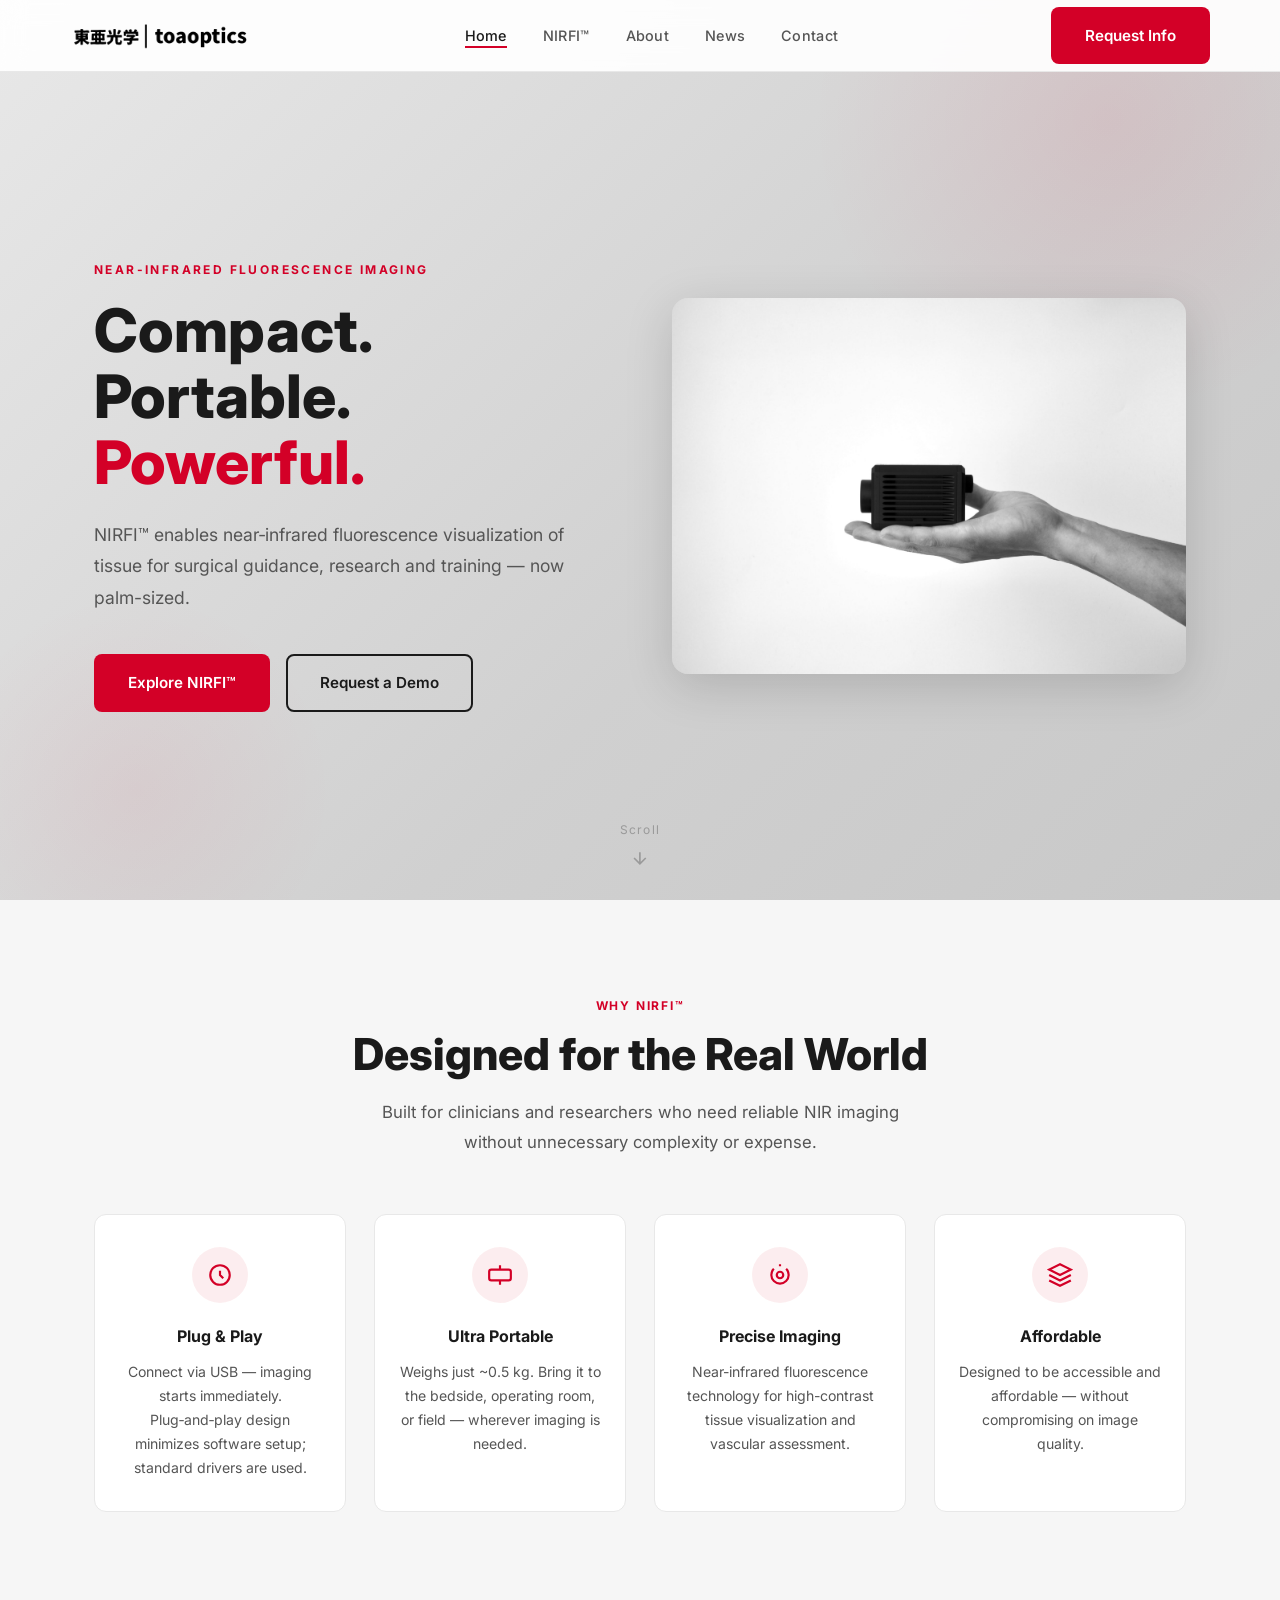
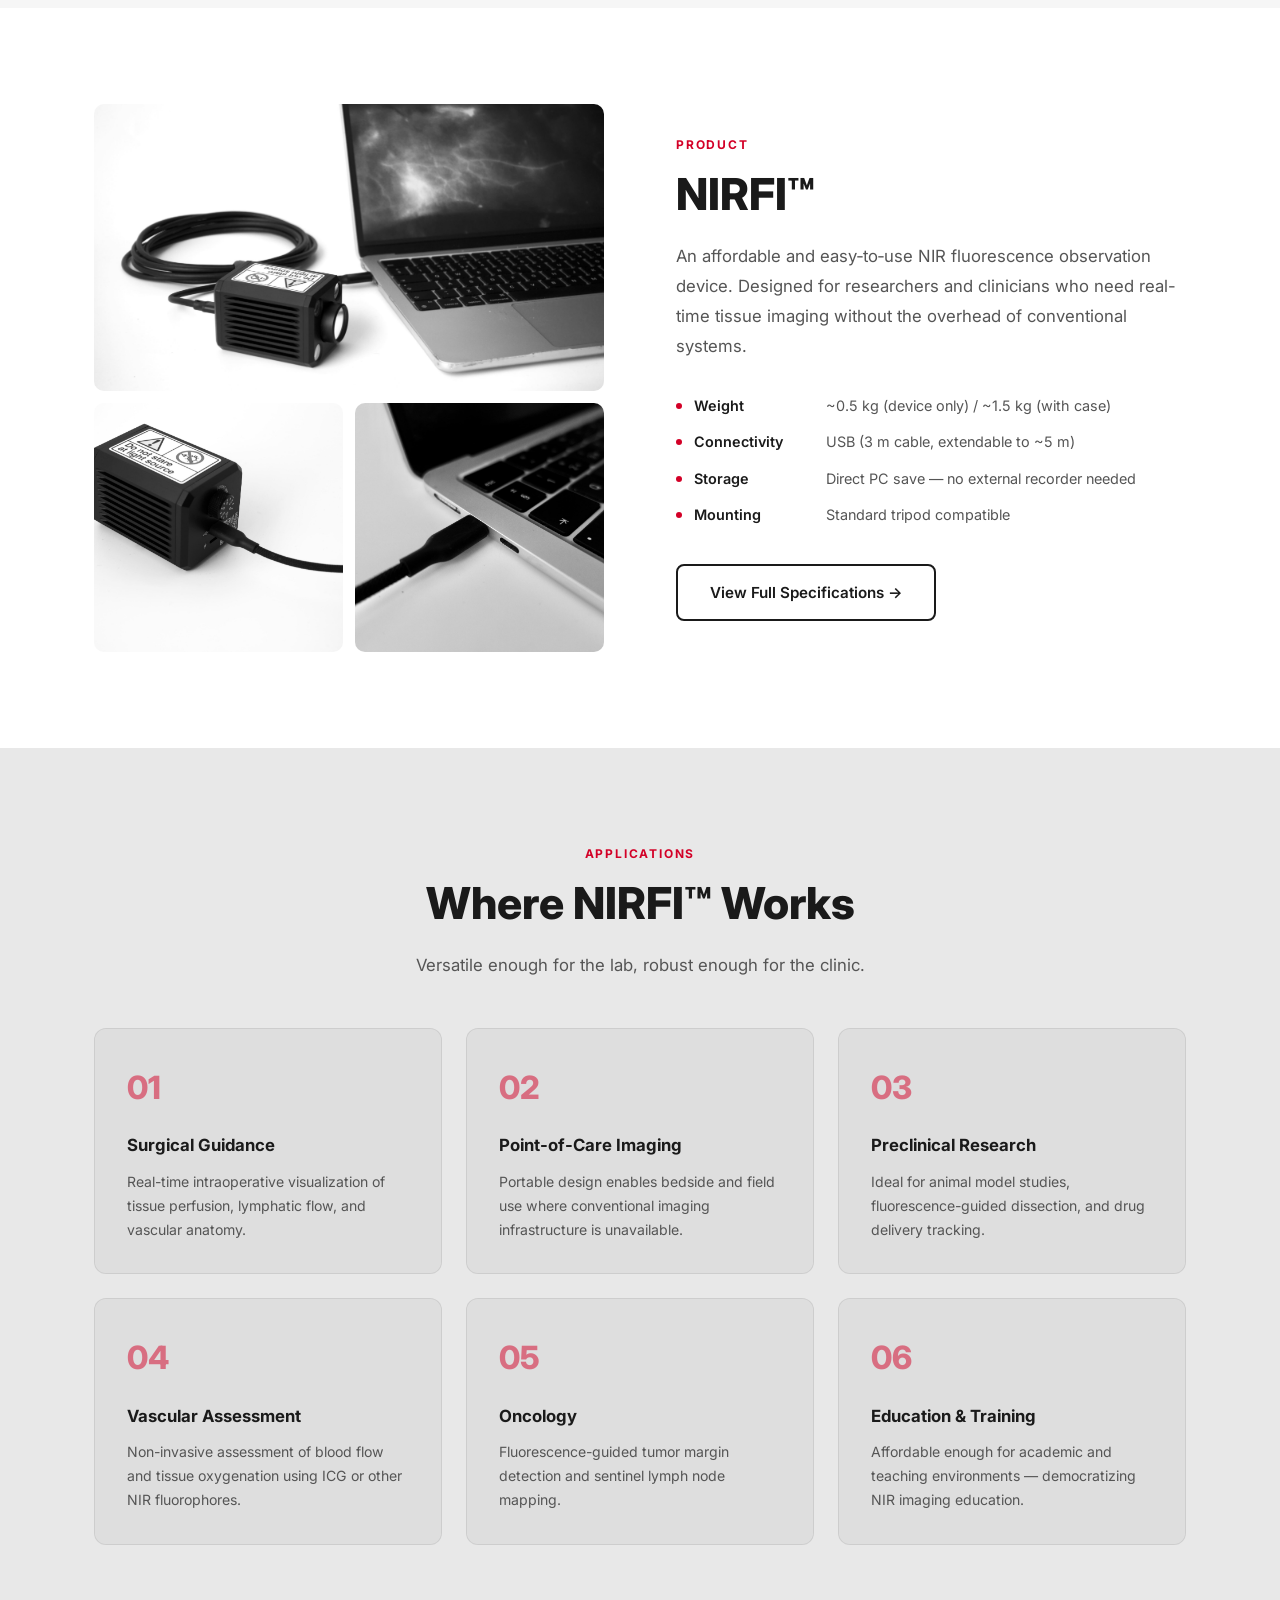
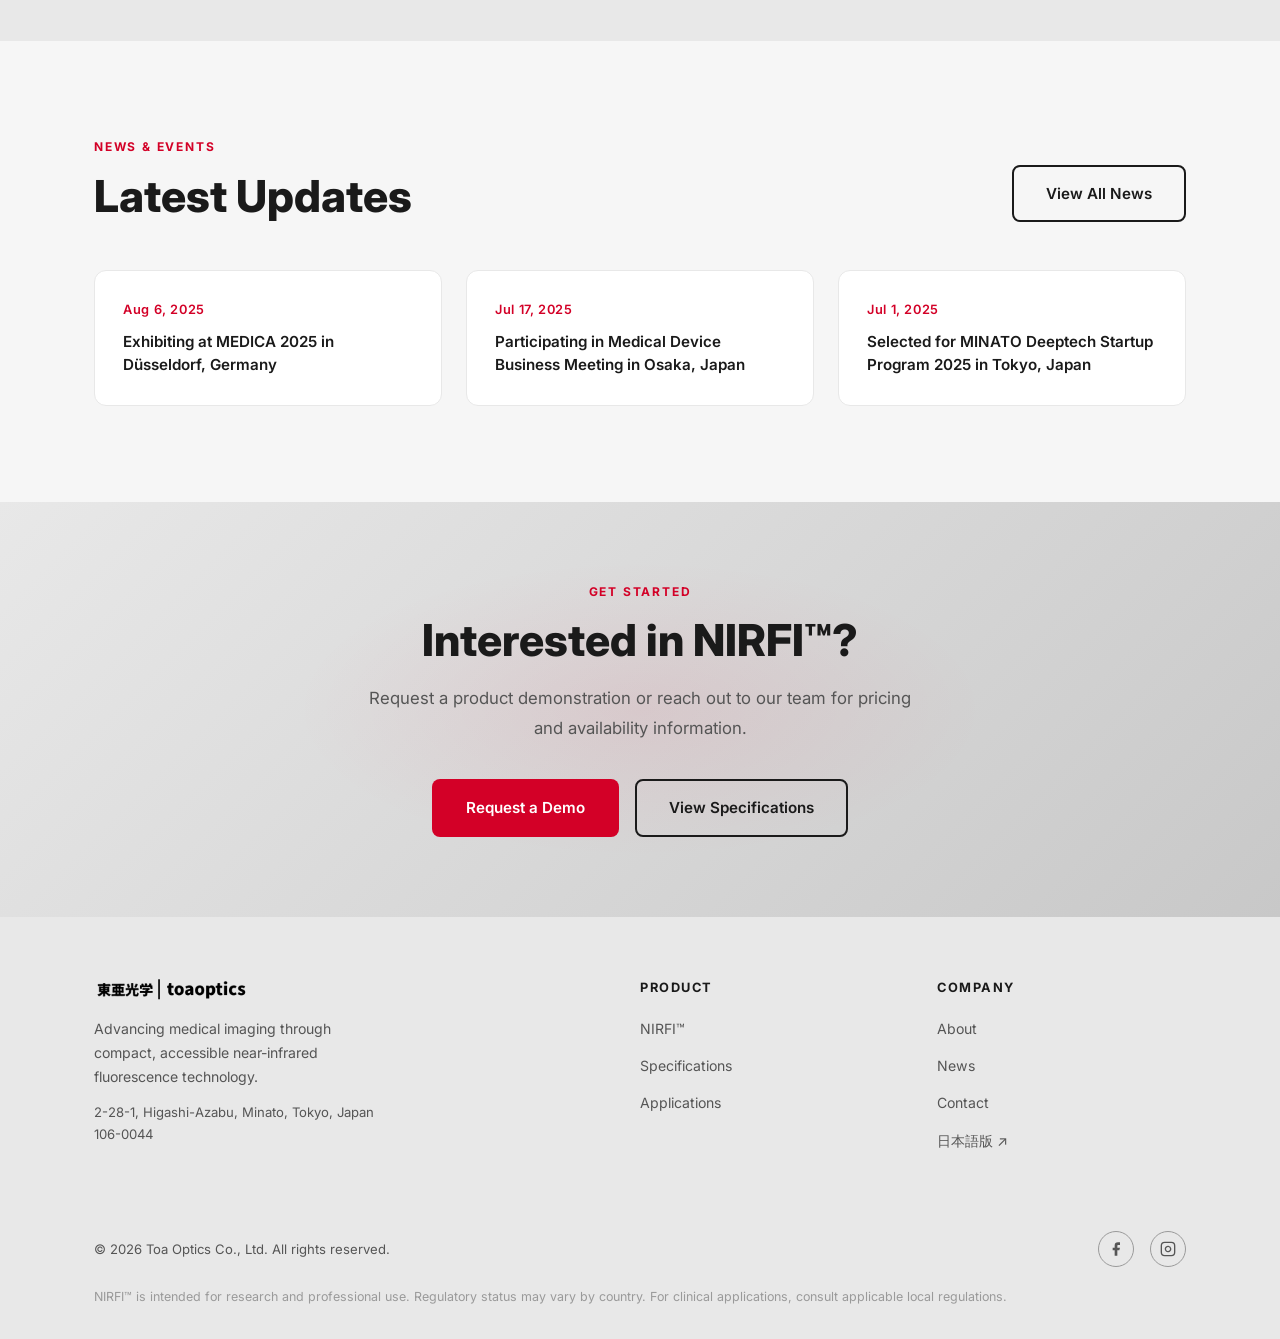
==== commit 6e6771f8: "a" ====
--- a/index.html
+++ b/index.html
@@ -3,199 +3,255 @@
 <head>
   <meta charset="UTF-8" />
   <meta name="viewport" content="width=device-width, initial-scale=1.0" />
-  <title>Toa Optics | Compact NIR fluorescence imaging, direct to PC.</title>
-  <meta name="description" content="NIRFI™ is a palm-sized near-infrared fluorescence imaging system for research, training, and professional evaluation workflows." />
-  <link rel="canonical" href="https://toaoptics.com/" />
-  <link rel="alternate" hreflang="en" href="https://toaoptics.com/" />
-  <link rel="alternate" hreflang="ja" href="https://toaoptics.com/jp/" />
-  <link rel="alternate" hreflang="x-default" href="https://toaoptics.com/" />
+  <title>Toa Optics — NIRFI™ Portable NIR Fluorescence Imager</title>
+  <meta name="description" content="NIRFI™ by Toa Optics delivers precise near-infrared fluorescence imaging in a compact, palm-sized device. Portable. Affordable. Powerful." />
   <link rel="stylesheet" href="css/style.css" />
-  <link rel="icon" type="image/png" href="images/favicon.png" />
-  <script type="application/ld+json">
-    {
-      "@context": "https://schema.org",
-      "@type": "Organization",
-      "name": "Toa Optics Co., Ltd.",
-      "alternateName": "東亜光学株式会社",
-      "url": "https://toaoptics.com/",
-      "logo": "https://toaoptics.com/images/logo.png",
-      "address": {
-        "@type": "PostalAddress",
-        "streetAddress": "2-28-1, Higashi-Azabu, Minato",
-        "addressLocality": "Tokyo",
-        "postalCode": "106-0044",
-        "addressCountry": "JP"
-      }
-    }
-  </script>
+  <link rel="icon" type="image/png" href="images/logo.png" />
 </head>
 <body>
-<a class="skip-link" href="#main">Skip to content</a>
-
-<nav class="nav" aria-label="Primary">
+
+<!-- ── Navigation ── -->
+<nav class="nav">
   <div class="nav-inner">
-    <a class="nav-logo" href="index.html" aria-label="Toa Optics home">
-      <img src="images/logo.png" width="488" height="72" alt="Toa Optics" loading="lazy" />
+    <a href="index.html" class="nav-logo">
+      <img src="images/logo.png" alt="Toa Optics" />
     </a>
-    <ul class="nav-links" aria-label="Site navigation">
+    <ul class="nav-links">
+      <li><a href="index.html">Home</a></li>
       <li><a href="nirfi.html">NIRFI™</a></li>
       <li><a href="about.html">About</a></li>
       <li><a href="news.html">News</a></li>
+      <li><a href="contact.html">Contact</a></li>
     </ul>
-    <a class="btn btn-primary nav-cta" href="contact.html">Request a Demo</a>
-    <button class="hamburger" type="button" aria-expanded="false" aria-controls="mobile-menu" aria-label="Open navigation menu">
-      <span class="bar bar-1"></span>
-      <span class="bar bar-2"></span>
-      <span class="bar bar-3"></span>
-    </button>
+    <a href="contact.html" class="btn btn-primary nav-cta">Request Info</a>
+    <div class="hamburger">
+      <span></span><span></span><span></span>
+    </div>
   </div>
 </nav>
-
-<div class="mobile-menu" id="mobile-menu" hidden aria-hidden="true" inert>
-  <div class="mobile-menu-inner">
-    <a href="index.html">Home</a>
-    <a href="nirfi.html">NIRFI™</a>
-    <a href="about.html">About</a>
-    <a href="news.html">News</a>
-    <a class="btn btn-primary" href="contact.html">Request a Demo</a>
-  </div>
+<div class="mobile-menu">
+  <a href="index.html">Home</a>
+  <a href="nirfi.html">NIRFI™</a>
+  <a href="about.html">About</a>
+  <a href="news.html">News</a>
+  <a href="contact.html">Contact</a>
+  <a href="contact.html" class="btn btn-primary" style="margin-top:8px;">Request Info</a>
 </div>
 
-<main id="main">
-
-  <!-- Hero -->
-  <section class="hero">
-    <div class="container">
-      <div class="hero-grid">
-        <div class="hero-copy">
-          <h1>Compact NIR fluorescence imaging, direct to PC.</h1>
-          <p>NIRFI™ is a palm-sized near-infrared fluorescence imaging system for research, training, and professional evaluation. Connect by USB, observe in real time, save directly to a host PC.</p>
-          <ul class="chip-list" aria-label="Key product facts">
-            <li>Approx. 0.5 kg</li>
-            <li>USB bus powered</li>
-            <li>Direct PC capture</li>
-            <li>Tripod compatible</li>
-          </ul>
-          <div class="hero-actions">
-            <a class="btn btn-primary" href="contact.html">Request a Demo</a>
-            <a class="btn btn-secondary" href="nirfi.html#specs">View Specifications</a>
-          </div>
-        </div>
-        <figure class="hero-media">
-          <img src="images/nirfi-product-1.jpeg" width="2560" height="1707" alt="NIRFI device beside a host PC in a compact benchtop setup" />
-        </figure>
-      </div>
-    </div>
-  </section>
-
-  <!-- Why NIRFI -->
-  <section class="section section--tint">
-    <div class="container">
-      <div class="section-header">
-        <h2 class="section-title">Why NIRFI™</h2>
-      </div>
-      <div class="benefit-grid">
-        <article class="benefit-card">
-          <h3>Simple setup</h3>
-          <p>USB connection and host-PC display reduce setup complexity.</p>
-        </article>
-        <article class="benefit-card">
-          <h3>Portable format</h3>
-          <p>Compact enough for bench-top evaluation, demos, and shared workspaces.</p>
-        </article>
-        <article class="benefit-card">
-          <h3>Direct documentation</h3>
-          <p>Capture images directly to the connected PC for review and reporting.</p>
-        </article>
-      </div>
-    </div>
-  </section>
-
-  <!-- Use cases + Technical snapshot -->
-  <section class="section">
-    <div class="container">
-      <div class="two-column-layout">
-        <article class="compact-panel">
-          <div class="section-label">Use Cases</div>
-          <ul class="use-case-list" aria-label="Use cases">
-            <li>Research imaging</li>
-            <li>Training &amp; education</li>
-            <li>Professional evaluation</li>
-            <li>Technical demonstration</li>
-            <li>Workflow review</li>
-            <li>Distributor discussion</li>
-          </ul>
-        </article>
-        <article class="compact-panel">
-          <div class="section-label">Technical Snapshot</div>
-          <ul class="snapshot-list" aria-label="Technical snapshot">
-            <li><strong>Weight</strong><span>Approx. 0.5 kg</span></li>
-            <li><strong>Power</strong><span>USB bus power</span></li>
-            <li><strong>Connectivity</strong><span>USB</span></li>
-            <li><strong>Capture</strong><span>Direct save to host PC</span></li>
-            <li><strong>Mounting</strong><span>Standard tripod compatible</span></li>
-          </ul>
-        </article>
-      </div>
-    </div>
-  </section>
-
-  <!-- Recent activity -->
-  <section class="section section--tint">
-    <div class="container">
-      <div class="section-header">
-        <h2 class="section-title">Recent activity</h2>
-        <a class="section-link" href="news.html">See all news</a>
-      </div>
-      <div class="activity-list">
-        <article class="activity-item">
-          <div class="activity-date">Aug 6, 2025</div>
-          <div class="activity-tag">Exhibition</div>
-          <div class="activity-title">MEDICA 2025</div>
-        </article>
-        <article class="activity-item">
-          <div class="activity-date">Jul 17, 2025</div>
-          <div class="activity-tag">Event</div>
-          <div class="activity-title">Medical Device Business Meeting</div>
-        </article>
-        <article class="activity-item">
-          <div class="activity-date">Jul 1, 2025</div>
-          <div class="activity-tag">Program</div>
-          <div class="activity-title">MINATO Deeptech Startup Program 2025</div>
-        </article>
-      </div>
-    </div>
-  </section>
-
-  <!-- CTA -->
-  <section class="section">
-    <div class="container">
-      <div class="cta-panel">
-        <h2 class="section-title">Evaluate NIRFI™ for your workflow.</h2>
-        <div class="cta-actions">
-          <a class="btn btn-primary" href="contact.html">Request a Demo</a>
-          <a class="btn btn-secondary" href="nirfi.html#specs">View Specifications</a>
-        </div>
-      </div>
-    </div>
-  </section>
-
-</main>
-
+<!-- ── Hero ── -->
+<section class="hero">
+  <div class="container">
+    <div class="hero-inner">
+      <div class="hero-content">
+        <div class="hero-label">Near-Infrared Fluorescence Imaging</div>
+        <h1 class="hero-title">
+          Compact.<br>
+          Portable.<br>
+          <span>Powerful.</span>
+        </h1>
+        <p class="hero-sub">
+          NIRFI™ enables near‑infrared fluorescence visualization of tissue for surgical guidance, research and training — now palm-sized.
+        </p>
+        <div class="hero-buttons">
+          <a href="nirfi.html" class="btn btn-primary">Explore NIRFI™</a>
+          <a href="contact.html" class="btn btn-outline">Request a Demo</a>
+        </div>
+      </div>
+      <div class="hero-image">
+        <img src="images/nirfi-hero.jpeg" alt="NIRFI device" loading="eager" />
+      </div>
+    </div>
+  </div>
+  <div class="hero-scroll">
+    <span>Scroll</span>
+    <svg viewBox="0 0 24 24" fill="none" stroke="currentColor" stroke-width="2"><path d="M12 5v14M5 12l7 7 7-7"/></svg>
+  </div>
+</section>
+
+<!-- ── Key Features ── -->
+<section class="section section--gray">
+  <div class="container">
+    <div class="fade-up" style="text-align:center; max-width:600px; margin:0 auto;">
+      <div class="section-label">Why NIRFI™</div>
+      <h2 class="section-title" style="margin:0 auto 16px;">Designed for the Real World</h2>
+      <p class="section-sub" style="margin:0 auto;">Built for clinicians and researchers who need reliable NIR imaging without unnecessary complexity or expense.</p>
+    </div>
+    <div class="features-grid">
+      <div class="feature-card fade-up fade-up-delay-1">
+        <div class="feature-icon">
+          <svg viewBox="0 0 24 24" fill="none" stroke="currentColor" stroke-width="2"><path d="M3 12a9 9 0 1 0 18 0 9 9 0 0 0-18 0M12 8v4l3 3"/></svg>
+        </div>
+        <div class="feature-title">Plug &amp; Play</div>
+        <p class="feature-desc">Connect via USB — imaging starts immediately. Plug‑and‑play design minimizes software setup; standard drivers are used.</p>
+      </div>
+      <div class="feature-card fade-up fade-up-delay-2">
+        <div class="feature-icon">
+          <svg viewBox="0 0 24 24" fill="none" stroke="currentColor" stroke-width="2"><path d="M20 7H4a2 2 0 0 0-2 2v6a2 2 0 0 0 2 2h16a2 2 0 0 0 2-2V9a2 2 0 0 0-2-2zM12 3v4M12 17v4"/></svg>
+        </div>
+        <div class="feature-title">Ultra Portable</div>
+        <p class="feature-desc">Weighs just ~0.5 kg. Bring it to the bedside, operating room, or field — wherever imaging is needed.</p>
+      </div>
+      <div class="feature-card fade-up fade-up-delay-3">
+        <div class="feature-icon">
+          <svg viewBox="0 0 24 24" fill="none" stroke="currentColor" stroke-width="2"><circle cx="12" cy="12" r="3"/><path d="M6.3 6.3a8 8 0 1 0 11.4 0M12 2v2"/></svg>
+        </div>
+        <div class="feature-title">Precise Imaging</div>
+        <p class="feature-desc">Near-infrared fluorescence technology for high-contrast tissue visualization and vascular assessment.</p>
+      </div>
+      <div class="feature-card fade-up fade-up-delay-4">
+        <div class="feature-icon">
+          <svg viewBox="0 0 24 24" fill="none" stroke="currentColor" stroke-width="2"><path d="M12 2L2 7l10 5 10-5-10-5zM2 17l10 5 10-5M2 12l10 5 10-5"/></svg>
+        </div>
+        <div class="feature-title">Affordable</div>
+        <p class="feature-desc">Designed to be accessible and affordable — without compromising on image quality.</p>
+      </div>
+    </div>
+  </div>
+</section>
+
+<!-- ── Product Spotlight ── -->
+<section class="section">
+  <div class="container">
+    <div class="spotlight-inner">
+      <div class="spotlight-images fade-up">
+        <img src="images/nirfi-product-1.jpeg" alt="NIRFI in use" loading="lazy" />
+        <img src="images/nirfi-product-2.jpeg" alt="NIRFI device" loading="lazy" />
+        <img src="images/nirfi-product-3.jpeg" alt="NIRFI imaging" loading="lazy" />
+      </div>
+      <div class="spotlight-text fade-up">
+        <div class="section-label">Product</div>
+        <h2 class="section-title">NIRFI™</h2>
+        <p class="section-sub">
+          An affordable and easy‑to‑use NIR fluorescence observation device. Designed for researchers and clinicians who need real-time tissue imaging without the overhead of conventional systems.
+        </p>
+        <div class="specs-mini">
+          <div class="spec-row">
+            <div class="spec-dot"></div>
+            <span class="spec-key">Weight</span>
+            <span class="spec-val">~0.5 kg (device only) / ~1.5 kg (with case)</span>
+          </div>
+          <div class="spec-row">
+            <div class="spec-dot"></div>
+            <span class="spec-key">Connectivity</span>
+            <span class="spec-val">USB (3 m cable, extendable to ~5 m)</span>
+          </div>
+          <div class="spec-row">
+            <div class="spec-dot"></div>
+            <span class="spec-key">Storage</span>
+            <span class="spec-val">Direct PC save — no external recorder needed</span>
+          </div>
+          <div class="spec-row">
+            <div class="spec-dot"></div>
+            <span class="spec-key">Mounting</span>
+            <span class="spec-val">Standard tripod compatible</span>
+          </div>
+        </div>
+        <a href="nirfi.html" class="btn btn-outline-navy">View Full Specifications →</a>
+      </div>
+    </div>
+  </div>
+</section>
+
+<!-- ── Applications ── -->
+<section class="section section--dark">
+  <div class="container">
+    <div class="fade-up" style="text-align:center; max-width:600px; margin:0 auto;">
+      <div class="section-label">Applications</div>
+      <h2 class="section-title">Where NIRFI™ Works</h2>
+      <p class="section-sub" style="margin:0 auto;">Versatile enough for the lab, robust enough for the clinic.</p>
+    </div>
+    <div class="apps-grid">
+      <div class="app-card fade-up fade-up-delay-1">
+        <div class="app-number">01</div>
+        <div class="app-title">Surgical Guidance</div>
+        <p class="app-desc">Real-time intraoperative visualization of tissue perfusion, lymphatic flow, and vascular anatomy.</p>
+      </div>
+      <div class="app-card fade-up fade-up-delay-2">
+        <div class="app-number">02</div>
+        <div class="app-title">Point-of-Care Imaging</div>
+        <p class="app-desc">Portable design enables bedside and field use where conventional imaging infrastructure is unavailable.</p>
+      </div>
+      <div class="app-card fade-up fade-up-delay-3">
+        <div class="app-number">03</div>
+        <div class="app-title">Preclinical Research</div>
+        <p class="app-desc">Ideal for animal model studies, fluorescence-guided dissection, and drug delivery tracking.</p>
+      </div>
+      <div class="app-card fade-up fade-up-delay-1">
+        <div class="app-number">04</div>
+        <div class="app-title">Vascular Assessment</div>
+        <p class="app-desc">Non-invasive assessment of blood flow and tissue oxygenation using ICG or other NIR fluorophores.</p>
+      </div>
+      <div class="app-card fade-up fade-up-delay-2">
+        <div class="app-number">05</div>
+        <div class="app-title">Oncology</div>
+        <p class="app-desc">Fluorescence-guided tumor margin detection and sentinel lymph node mapping.</p>
+      </div>
+      <div class="app-card fade-up fade-up-delay-3">
+        <div class="app-number">06</div>
+        <div class="app-title">Education &amp; Training</div>
+        <p class="app-desc">Affordable enough for academic and teaching environments — democratizing NIR imaging education.</p>
+      </div>
+    </div>
+  </div>
+</section>
+
+<!-- ── News ── -->
+<section class="section section--gray">
+  <div class="container">
+    <div class="fade-up" style="display:flex; align-items:flex-end; justify-content:space-between; flex-wrap:wrap; gap:16px; margin-bottom:0;">
+      <div>
+        <div class="section-label">News &amp; Events</div>
+        <h2 class="section-title" style="margin-bottom:0;">Latest Updates</h2>
+      </div>
+      <a href="news.html" class="btn btn-outline-navy">View All News</a>
+    </div>
+    <div class="news-grid" style="margin-top:48px;">
+      <div class="news-card fade-up fade-up-delay-1">
+        <div class="news-date">Aug 6, 2025</div>
+        <div class="news-title">Exhibiting at MEDICA 2025 in Düsseldorf, Germany</div>
+      </div>
+      <div class="news-card fade-up fade-up-delay-2">
+        <div class="news-date">Jul 17, 2025</div>
+        <div class="news-title">Participating in Medical Device Business Meeting in Osaka, Japan</div>
+      </div>
+      <div class="news-card fade-up fade-up-delay-3">
+        <div class="news-date">Jul 1, 2025</div>
+        <div class="news-title">Selected for MINATO Deeptech Startup Program 2025 in Tokyo, Japan</div>
+      </div>
+    </div>
+  </div>
+</section>
+
+<!-- ── CTA Banner ── -->
+<section class="cta-banner">
+  <div class="container" style="position:relative;z-index:1;">
+    <div class="fade-up">
+      <div class="section-label" style="text-align:center;">Get Started</div>
+      <h2 class="section-title" style="color:var(--dark); text-align:center;">Interested in NIRFI™?</h2>
+      <p class="section-sub" style="text-align:center; margin:0 auto 36px;">Request a product demonstration or reach out to our team for pricing and availability information.</p>
+      <div class="cta-buttons">
+        <a href="contact.html" class="btn btn-primary">Request a Demo</a>
+        <a href="nirfi.html" class="btn btn-outline">View Specifications</a>
+      </div>
+    </div>
+  </div>
+</section>
+
+<!-- ── Footer ── -->
 <footer class="footer">
   <div class="container">
     <div class="footer-inner">
       <div class="footer-brand">
-        <img src="images/logo.png" width="488" height="72" alt="Toa Optics" loading="lazy" />
-        <p>Compact near-infrared fluorescence imaging for research, training, and professional evaluation.</p>
-        <p class="footer-address">2-28-1, Higashi-Azabu, Minato, Tokyo 106-0044, Japan</p>
+        <img src="images/logo.png" alt="Toa Optics" />
+        <p>Advancing medical imaging through compact, accessible near-infrared fluorescence technology.</p>
+        <p style="margin-top:12px; font-size:0.82rem;">2-28-1, Higashi-Azabu, Minato, Tokyo, Japan 106-0044</p>
       </div>
       <div>
         <div class="footer-heading">Product</div>
         <ul class="footer-links">
           <li><a href="nirfi.html">NIRFI™</a></li>
           <li><a href="nirfi.html#specs">Specifications</a></li>
-          <li><a href="contact.html">Request a Demo</a></li>
+          <li><a href="nirfi.html#applications">Applications</a></li>
         </ul>
       </div>
       <div>
@@ -203,15 +259,23 @@
         <ul class="footer-links">
           <li><a href="about.html">About</a></li>
           <li><a href="news.html">News</a></li>
-          <li><a href="privacy.html">Privacy</a></li>
+          <li><a href="contact.html">Contact</a></li>
+          <li><a href="jp/index.html">日本語版 ↗</a></li>
         </ul>
       </div>
     </div>
     <div class="footer-bottom">
       <span>© 2026 Toa Optics Co., Ltd. All rights reserved.</span>
-      <a class="footer-language" href="jp/index.html">日本語</a>
-    </div>
-    <p class="footer-note">NIRFI™ information on this site is provided for research, training, and professional evaluation use. Availability, labeling, and regulatory status may vary by country and intended application. Contact Toa Optics for current information relevant to your region and planned use.</p>
+      <div class="footer-social">
+        <a href="#" aria-label="Facebook">
+          <svg viewBox="0 0 24 24" fill="currentColor"><path d="M18 2h-3a5 5 0 0 0-5 5v3H7v4h3v8h4v-8h3l1-4h-4V7a1 1 0 0 1 1-1h3z"/></svg>
+        </a>
+        <a href="#" aria-label="Instagram">
+          <svg viewBox="0 0 24 24" fill="none" stroke="currentColor" stroke-width="2"><rect x="2" y="2" width="20" height="20" rx="5" ry="5"/><path d="M16 11.37A4 4 0 1 1 12.63 8 4 4 0 0 1 16 11.37z"/><line x1="17.5" y1="6.5" x2="17.51" y2="6.5"/></svg>
+        </a>
+      </div>
+    </div>
+    <p class="footer-disclaimer">NIRFI™ is intended for research and professional use. Regulatory status may vary by country. For clinical applications, consult applicable local regulations.</p>
   </div>
 </footer>
 
--- a/css/style.css
+++ b/css/style.css
@@ -1,1009 +1,1019 @@
-@import url('https://fonts.googleapis.com/css2?family=IBM+Plex+Sans:wght@400;500;600;700&display=swap');
+/* ========================================
+   NIRFI - Toa Optics | Global Styles
+   ======================================== */
+
+@import url('https://fonts.googleapis.com/css2?family=Inter:wght@300;400;500;600;700;800&display=swap');
 
 :root {
-  --color-bg: #ffffff;
-  --color-surface: #ffffff;
-  --color-text: #17212b;
-  --color-muted: #5a6774;
-  --color-border: #e2e8ed;
-  --color-accent: #1a6e8e;
-  --color-accent-strong: #0f5472;
-  --color-subtle: #f4f7f9;
-  --radius-card: 8px;
-  --shadow-soft: 0 1px 4px rgba(23, 33, 43, 0.06);
-  --container: 1080px;
-  --section-space: 80px;
-  --transition: 140ms ease;
-}
-
-*,
-*::before,
-*::after {
-  box-sizing: border-box;
-}
-
-html {
-  font-size: 16px;
-  scroll-behavior: smooth;
-  scroll-padding-top: 72px;
-}
+  --navy:    #E8E8E8;
+  --navy-2:  #D0D0D0;
+  --cyan:    #d30027;
+  --cyan-2:  #CC1939;
+  --white:   #FFFFFF;
+  --gray-1:  #F6F6F6;
+  --gray-2:  #E8E8E8;
+  --gray-3:  #9A9A9A;
+  --gray-4:  #555555;
+  --text:    #2C2C2C;
+  --dark:    #1A1A1A;
+  --radius:  8px;
+  --shadow:  0 4px 24px rgba(0,0,0,0.08);
+  --shadow-lg: 0 12px 48px rgba(0,0,0,0.15);
+  --transition: 0.3s cubic-bezier(0.4,0,0.2,1);
+}
+
+*, *::before, *::after { box-sizing: border-box; margin: 0; padding: 0; }
+
+html { scroll-behavior: smooth; font-size: 16px; }
 
 body {
-  margin: 0;
-  font-family: "IBM Plex Sans", "Hiragino Sans", "Yu Gothic", "YuGothic", sans-serif;
-  color: var(--color-text);
-  background: var(--color-bg);
-  line-height: 1.65;
+  font-family: 'Inter', sans-serif;
+  color: var(--text);
+  background: var(--white);
+  line-height: 1.7;
   -webkit-font-smoothing: antialiased;
 }
 
-body.menu-open {
-  overflow: hidden;
-}
-
-img {
-  display: block;
-  max-width: 100%;
-  height: auto;
-}
-
-a {
-  color: inherit;
-  text-decoration: none;
-}
-
-button,
-input,
-select,
-textarea {
-  font: inherit;
-}
-
-main {
-  display: block;
-}
-
-ul,
-ol,
-dl {
-  margin: 0;
-  padding: 0;
-}
-
-ul {
-  list-style: none;
-}
-
-/* ── Skip link ── */
-.skip-link {
-  position: absolute;
-  top: -48px;
-  left: 16px;
-  z-index: 2000;
-  padding: 10px 14px;
-  border-radius: 6px;
-  background: var(--color-text);
-  color: var(--color-surface);
-  transition: top var(--transition);
-}
-
-.skip-link:focus {
-  top: 16px;
-}
-
-/* ── Layout ── */
-.container,
-.nav-inner,
-.mobile-menu-inner {
-  width: min(var(--container), calc(100% - 40px));
+img { max-width: 100%; height: auto; display: block; }
+a  { color: inherit; text-decoration: none; }
+ul { list-style: none; }
+
+/* ── Container ── */
+.container {
+  max-width: 1140px;
   margin: 0 auto;
-}
-
-.section,
-.hero,
-.product-hero,
-.page-hero {
-  padding: var(--section-space) 0;
-}
-
-.section--tint {
-  background: var(--color-subtle);
-}
-
-/* ── Section label (eyebrow) ── */
+  padding: 0 24px;
+}
+
+/* ── Section spacing ── */
+.section { padding: 96px 0; }
+.section--dark { background: var(--navy); color: var(--text); }
+.section--gray { background: var(--gray-1); }
+
 .section-label {
-  display: inline-block;
-  margin-bottom: 10px;
-  color: var(--color-accent);
-  font-size: 0.72rem;
+  font-size: 0.75rem;
   font-weight: 700;
-  letter-spacing: 0.13em;
+  letter-spacing: 0.15em;
   text-transform: uppercase;
-}
-
-/* ── Typography ── */
-.section-title,
-.hero-copy h1,
-.detail-copy h1,
-.page-hero h1 {
-  margin: 0 0 16px;
-  letter-spacing: -0.03em;
-  line-height: 1.08;
-}
-
-.hero-copy h1,
-.detail-copy h1 {
-  font-size: clamp(2.2rem, 4.5vw, 3.6rem);
-}
-
-.page-hero h1,
+  color: var(--cyan);
+  margin-bottom: 12px;
+}
+
 .section-title {
-  font-size: clamp(1.6rem, 3.5vw, 2.4rem);
-}
-
-.section-copy,
-.hero-copy p,
-.detail-copy p,
-.page-hero p,
-.contact-copy p,
-.privacy-card p {
-  margin: 0;
-  max-width: 640px;
-  color: var(--color-muted);
-  font-size: 1rem;
-  line-height: 1.7;
-}
-
-.section-header {
-  display: flex;
-  align-items: end;
-  justify-content: space-between;
-  gap: 20px;
-  margin-bottom: 32px;
-}
-
-.section-link {
-  flex-shrink: 0;
-  color: var(--color-accent-strong);
-  font-size: 0.9rem;
-  font-weight: 600;
-}
-
-.section-link:hover {
-  color: var(--color-accent);
-}
+  font-size: clamp(1.75rem, 4vw, 2.75rem);
+  font-weight: 800;
+  line-height: 1.2;
+  color: var(--dark);
+  margin-bottom: 20px;
+}
+.section--dark .section-title { color: var(--dark); }
+
+.section-sub {
+  font-size: 1.05rem;
+  color: var(--gray-4);
+  max-width: 560px;
+  line-height: 1.8;
+}
+.section--dark .section-sub { color: var(--gray-4); }
 
 /* ── Buttons ── */
 .btn {
   display: inline-flex;
   align-items: center;
-  justify-content: center;
-  min-height: 46px;
-  padding: 11px 22px;
-  border: 1px solid transparent;
-  border-radius: 6px;
-  font-size: 0.92rem;
+  gap: 8px;
+  padding: 14px 32px;
+  border-radius: var(--radius);
+  font-size: 0.95rem;
   font-weight: 600;
-  transition:
-    background-color var(--transition),
-    color var(--transition),
-    border-color var(--transition);
   cursor: pointer;
-}
-
+  transition: all var(--transition);
+  border: 2px solid transparent;
+  white-space: nowrap;
+}
 .btn-primary {
-  background: var(--color-accent);
-  color: #fff;
-}
-
+  background: var(--cyan);
+  color: var(--white);
+}
 .btn-primary:hover {
-  background: var(--color-accent-strong);
-}
-
-.btn-secondary {
-  border-color: var(--color-border);
+  background: var(--cyan-2);
+  transform: translateY(-2px);
+  box-shadow: 0 8px 24px rgba(211,0,39,0.30);
+}
+.btn-outline {
   background: transparent;
-  color: var(--color-text);
-}
-
-.btn-secondary:hover {
-  border-color: var(--color-accent);
-  color: var(--color-accent-strong);
-}
-
-/* ── Navigation ── */
+  border-color: var(--dark);
+  color: var(--dark);
+}
+.btn-outline:hover {
+  background: var(--dark);
+  color: var(--white);
+  transform: translateY(-2px);
+}
+.btn-outline-navy {
+  background: transparent;
+  border-color: var(--dark);
+  color: var(--dark);
+}
+.btn-outline-navy:hover {
+  background: var(--dark);
+  color: var(--white);
+  transform: translateY(-2px);
+}
+
+/* ── Nav ── */
 .nav {
-  position: sticky;
-  top: 0;
+  position: fixed;
+  top: 0; left: 0; right: 0;
   z-index: 1000;
-  border-bottom: 1px solid var(--color-border);
-  background: rgba(255, 255, 255, 0.96);
-  backdrop-filter: blur(8px);
-}
-
+  padding: 0 24px;
+  height: 72px;
+  display: flex;
+  align-items: center;
+  background: rgba(255,255,255,0.92);
+  backdrop-filter: blur(12px);
+  -webkit-backdrop-filter: blur(12px);
+  border-bottom: 1px solid var(--gray-2);
+  transition: all var(--transition);
+}
 .nav.scrolled {
-  box-shadow: 0 1px 8px rgba(23, 33, 43, 0.07);
-}
-
+  height: 64px;
+  background: rgba(255,255,255,0.98);
+  box-shadow: 0 2px 20px rgba(0,0,0,0.08);
+}
 .nav-inner {
-  min-height: 68px;
-  display: grid;
-  grid-template-columns: auto 1fr auto auto;
-  align-items: center;
-  gap: 24px;
-}
-
-.nav-logo img {
-  width: auto;
-  height: 24px;
-}
-
+  max-width: 1140px;
+  width: 100%;
+  margin: 0 auto;
+  display: flex;
+  align-items: center;
+  justify-content: space-between;
+}
+.nav-logo {
+  display: flex;
+  align-items: center;
+  gap: 10px;
+}
+.nav-logo img { height: 28px; width: auto; display: block; }
+.nav-logo-text { display: none; }
 .nav-links {
   display: flex;
-  justify-content: center;
-  gap: 28px;
-}
-
-.nav-links a,
-.mobile-menu a {
-  display: inline-flex;
-  align-items: center;
-  min-height: 44px;
-  color: var(--color-muted);
-  font-size: 0.92rem;
+  align-items: center;
+  gap: 36px;
+}
+.nav-links a {
+  font-size: 0.9rem;
   font-weight: 500;
-}
-
-.nav-links a {
-  padding: 0 2px;
-}
-
-.nav-links a.active,
-.mobile-menu a.active,
+  color: var(--gray-4);
+  letter-spacing: 0.02em;
+  transition: color var(--transition);
+  position: relative;
+  padding-bottom: 2px;
+}
+.nav-links a::after {
+  content: '';
+  position: absolute;
+  bottom: -2px; left: 0;
+  width: 0; height: 2px;
+  background: var(--cyan);
+  transition: width var(--transition);
+}
 .nav-links a:hover,
-.mobile-menu a:hover {
-  color: var(--color-text);
-}
+.nav-links a.active { color: var(--dark); }
+.nav-links a:hover::after,
+.nav-links a.active::after { width: 100%; }
+.nav-cta { margin-left: 8px; }
 
 .hamburger {
   display: none;
-  align-items: center;
+  flex-direction: column;
+  gap: 5px;
+  cursor: pointer;
+  padding: 4px;
+}
+.hamburger span {
+  display: block;
+  width: 24px; height: 2px;
+  background: var(--dark);
+  border-radius: 2px;
+  transition: all var(--transition);
+}
+
+.mobile-menu {
+  display: none;
+  position: fixed;
+  top: 72px; left: 0; right: 0;
+  background: var(--white);
+  padding: 24px;
+  z-index: 999;
+  border-top: 1px solid var(--gray-2);
+  flex-direction: column;
+  gap: 20px;
+  box-shadow: 0 8px 24px rgba(0,0,0,0.08);
+}
+.mobile-menu.open { display: flex; }
+.mobile-menu a {
+  font-size: 1rem;
+  font-weight: 500;
+  color: var(--gray-4);
+  padding: 8px 0;
+  border-bottom: 1px solid var(--gray-2);
+}
+.mobile-menu a:last-child { border-bottom: none; }
+
+/* ── Hero ── */
+.hero {
+  min-height: 100vh;
+  background: linear-gradient(135deg, var(--navy) 0%, var(--navy-2) 60%, #C8C8C8 100%);
+  display: flex;
+  align-items: center;
+  position: relative;
+  overflow: hidden;
+  padding-top: 72px;
+}
+.hero::before {
+  content: '';
+  position: absolute;
+  top: -20%; right: -10%;
+  width: 600px; height: 600px;
+  background: radial-gradient(circle, rgba(211,0,39,0.08) 0%, transparent 70%);
+  border-radius: 50%;
+}
+.hero::after {
+  content: '';
+  position: absolute;
+  bottom: -10%; left: -5%;
+  width: 400px; height: 400px;
+  background: radial-gradient(circle, rgba(211,0,39,0.05) 0%, transparent 70%);
+  border-radius: 50%;
+}
+.hero-inner {
+  display: grid;
+  grid-template-columns: 1fr 1fr;
+  gap: 64px;
+  align-items: center;
+  position: relative;
+  z-index: 1;
+}
+.hero-label {
+  font-size: 0.75rem;
+  font-weight: 700;
+  letter-spacing: 0.2em;
+  text-transform: uppercase;
+  color: var(--cyan);
+  margin-bottom: 16px;
+}
+.hero-title {
+  font-size: clamp(2.5rem, 5vw, 3.75rem);
+  font-weight: 800;
+  color: var(--dark);
+  line-height: 1.1;
+  margin-bottom: 24px;
+}
+.hero-title span { color: var(--cyan); }
+.hero-sub {
+  font-size: 1.1rem;
+  color: var(--gray-4);
+  line-height: 1.8;
+  margin-bottom: 40px;
+  max-width: 480px;
+}
+.hero-buttons { display: flex; gap: 16px; flex-wrap: wrap; }
+.hero-image {
+  display: flex;
   justify-content: center;
-  width: 44px;
-  height: 44px;
-  padding: 0;
-  border: 1px solid var(--color-border);
-  border-radius: 6px;
-  background: transparent;
-  cursor: pointer;
-}
-
-.hamburger .bar {
-  display: block;
-  width: 18px;
-  height: 1.5px;
-  border-radius: 999px;
-  background: var(--color-text);
-  transition: transform var(--transition), opacity var(--transition);
-}
-
-.hamburger .bar + .bar {
-  margin-top: 5px;
-}
-
-.mobile-menu {
-  border-bottom: 1px solid var(--color-border);
-  background: var(--color-surface);
-}
-
-.mobile-menu-inner {
-  display: grid;
-  gap: 4px;
-  padding: 12px 0 18px;
-}
-
-.mobile-menu .btn {
-  margin-top: 8px;
-}
-
-/* ── Hero ── */
-.hero,
+  align-items: center;
+}
+.hero-image img {
+  width: 100%;
+  max-width: 520px;
+  border-radius: 16px;
+  box-shadow: var(--shadow-lg);
+  object-fit: cover;
+}
+.hero-image-placeholder {
+  width: 100%;
+  max-width: 520px;
+  aspect-ratio: 4/3;
+  background: rgba(0,0,0,0.04);
+  border: 1px solid var(--gray-2);
+  border-radius: 16px;
+  display: flex;
+  align-items: center;
+  justify-content: center;
+  color: var(--gray-3);
+  font-size: 0.9rem;
+}
+.hero-scroll {
+  position: absolute;
+  bottom: 32px;
+  left: 50%;
+  transform: translateX(-50%);
+  display: flex;
+  flex-direction: column;
+  align-items: center;
+  gap: 8px;
+  color: var(--gray-3);
+  font-size: 0.75rem;
+  letter-spacing: 0.1em;
+  animation: bounce 2s infinite;
+}
+.hero-scroll svg { width: 20px; height: 20px; }
+
+@keyframes bounce {
+  0%, 100% { transform: translateX(-50%) translateY(0); }
+  50% { transform: translateX(-50%) translateY(8px); }
+}
+
+/* ── Features Grid ── */
+.features-grid {
+  display: grid;
+  grid-template-columns: repeat(4, 1fr);
+  gap: 28px;
+  margin-top: 56px;
+}
+.feature-card {
+  background: var(--white);
+  border: 1px solid var(--gray-2);
+  border-radius: 12px;
+  padding: 32px 24px;
+  text-align: center;
+  transition: all var(--transition);
+}
+.feature-card:hover {
+  transform: translateY(-6px);
+  box-shadow: var(--shadow-lg);
+  border-color: var(--cyan);
+}
+.feature-icon {
+  width: 56px; height: 56px;
+  margin: 0 auto 20px;
+  background: rgba(211,0,39,0.07);
+  border-radius: 50%;
+  display: flex;
+  align-items: center;
+  justify-content: center;
+}
+.feature-icon svg { width: 26px; height: 26px; color: var(--cyan); }
+.feature-title {
+  font-size: 1rem;
+  font-weight: 700;
+  color: var(--dark);
+  margin-bottom: 10px;
+}
+.feature-desc {
+  font-size: 0.88rem;
+  color: var(--gray-4);
+  line-height: 1.7;
+}
+
+/* ── Product Spotlight (Home) ── */
+.spotlight-inner {
+  display: grid;
+  grid-template-columns: 1fr 1fr;
+  gap: 72px;
+  align-items: center;
+}
+.spotlight-images {
+  display: grid;
+  grid-template-columns: 1fr 1fr;
+  gap: 12px;
+}
+.spotlight-images img {
+  border-radius: 10px;
+  object-fit: cover;
+  width: 100%;
+  aspect-ratio: 1;
+}
+.spotlight-images img:first-child {
+  grid-column: span 2;
+  aspect-ratio: 16/9;
+}
+.spotlight-text .section-sub { margin-bottom: 32px; }
+.specs-mini {
+  display: flex;
+  flex-direction: column;
+  gap: 12px;
+  margin-bottom: 36px;
+}
+.spec-row {
+  display: flex;
+  align-items: center;
+  gap: 12px;
+  font-size: 0.9rem;
+}
+.spec-key {
+  font-weight: 600;
+  color: var(--dark);
+  min-width: 120px;
+}
+.spec-val { color: var(--gray-4); }
+.spec-dot {
+  width: 6px; height: 6px;
+  border-radius: 50%;
+  background: var(--cyan);
+  flex-shrink: 0;
+}
+
+/* ── Applications ── */
+.apps-grid {
+  display: grid;
+  grid-template-columns: repeat(3, 1fr);
+  gap: 24px;
+  margin-top: 48px;
+}
+.app-card {
+  background: rgba(0,0,0,0.04);
+  border: 1px solid rgba(0,0,0,0.08);
+  border-radius: 12px;
+  padding: 32px;
+  transition: all var(--transition);
+}
+.app-card:hover {
+  background: rgba(0,0,0,0.06);
+  border-color: var(--cyan);
+  transform: translateY(-4px);
+}
+.app-number {
+  font-size: 2rem;
+  font-weight: 800;
+  color: var(--cyan);
+  opacity: 0.5;
+  margin-bottom: 16px;
+}
+.app-title {
+  font-size: 1.05rem;
+  font-weight: 700;
+  color: var(--dark);
+  margin-bottom: 10px;
+}
+.app-desc { font-size: 0.88rem; color: var(--gray-4); line-height: 1.7; }
+
+/* ── News ── */
+.news-grid {
+  display: grid;
+  grid-template-columns: repeat(3, 1fr);
+  gap: 24px;
+  margin-top: 48px;
+}
+.news-card {
+  background: var(--white);
+  border: 1px solid var(--gray-2);
+  border-radius: 12px;
+  padding: 28px;
+  transition: all var(--transition);
+}
+.news-card:hover {
+  transform: translateY(-4px);
+  box-shadow: var(--shadow);
+  border-color: var(--cyan);
+}
+.news-date {
+  font-size: 0.8rem;
+  font-weight: 600;
+  color: var(--cyan);
+  letter-spacing: 0.05em;
+  margin-bottom: 10px;
+}
+.news-title {
+  font-size: 0.95rem;
+  font-weight: 600;
+  color: var(--dark);
+  line-height: 1.5;
+}
+
+/* ── CTA Banner ── */
+.cta-banner {
+  background: linear-gradient(135deg, var(--navy) 0%, #C8C8C8 100%);
+  padding: 80px 0;
+  text-align: center;
+  position: relative;
+  overflow: hidden;
+}
+.cta-banner::before {
+  content: '';
+  position: absolute;
+  top: 50%; left: 50%;
+  transform: translate(-50%,-50%);
+  width: 700px; height: 300px;
+  background: radial-gradient(ellipse, rgba(211,0,39,0.07) 0%, transparent 70%);
+}
+.cta-banner .section-title { margin-bottom: 16px; color: var(--dark); }
+.cta-banner .section-sub { margin: 0 auto 36px; text-align: center; }
+.cta-buttons { display: flex; gap: 16px; justify-content: center; flex-wrap: wrap; }
+
+/* ── Footer ── */
+.footer {
+  background: var(--navy);
+  color: var(--gray-4);
+  padding: 60px 0 32px;
+}
+.footer-inner {
+  display: grid;
+  grid-template-columns: 2fr 1fr 1fr;
+  gap: 48px;
+  margin-bottom: 48px;
+}
+.footer-brand img { height: 24px; width: auto; display: block; margin-bottom: 16px; }
+.footer-logo-text { display: none; }
+.footer-brand p { font-size: 0.88rem; line-height: 1.7; max-width: 300px; }
+.footer-heading {
+  font-size: 0.8rem;
+  font-weight: 700;
+  letter-spacing: 0.12em;
+  text-transform: uppercase;
+  color: var(--dark);
+  margin-bottom: 16px;
+}
+.footer-links {
+  display: flex;
+  flex-direction: column;
+  gap: 10px;
+}
+.footer-links a {
+  font-size: 0.88rem;
+  transition: color var(--transition);
+}
+.footer-links a:hover { color: var(--cyan); }
+.footer-bottom {
+  border-top: 1px solid var(--gray-2);
+  padding-top: 28px;
+  display: flex;
+  align-items: center;
+  justify-content: space-between;
+  font-size: 0.82rem;
+}
+.footer-social { display: flex; gap: 16px; }
+.footer-social a {
+  width: 36px; height: 36px;
+  border: 1px solid var(--gray-3);
+  border-radius: 50%;
+  display: flex;
+  align-items: center;
+  justify-content: center;
+  transition: all var(--transition);
+  color: var(--gray-4);
+}
+.footer-social a:hover {
+  background: var(--cyan);
+  border-color: var(--cyan);
+  color: var(--white);
+}
+.footer-social svg { width: 16px; height: 16px; }
+.footer-disclaimer {
+  font-size: 0.78rem;
+  color: var(--gray-3);
+  margin-top: 20px;
+  line-height: 1.6;
+}
+
+/* ── Page Hero (inner pages) ── */
+.page-hero {
+  background: linear-gradient(135deg, var(--navy) 0%, var(--navy-2) 100%);
+  padding: 140px 0 80px;
+  text-align: center;
+}
+.page-hero .section-label { justify-content: center; display: flex; }
+.page-hero h1 {
+  font-size: clamp(2rem, 5vw, 3.25rem);
+  font-weight: 800;
+  color: var(--dark);
+  margin-bottom: 16px;
+}
+.page-hero p {
+  font-size: 1.05rem;
+  color: var(--gray-4);
+  max-width: 560px;
+  margin: 0 auto;
+  line-height: 1.8;
+}
+
+/* ── NIRFI Product Page ── */
 .product-hero {
-  padding-top: 60px;
-}
-
-.page-hero {
-  padding-top: 60px;
-  padding-bottom: 40px;
-}
-
-.hero-grid,
-.product-grid,
-.contact-grid,
-.two-column-layout {
-  display: grid;
-  grid-template-columns: minmax(0, 1fr) minmax(300px, 480px);
-  gap: 48px;
-  align-items: start;
-}
-
-.hero-copy,
-.detail-copy,
-.contact-copy {
-  padding-top: 8px;
-}
-
-.hero-actions,
-.cta-actions {
-  display: flex;
-  flex-wrap: wrap;
-  gap: 10px;
-  margin-top: 28px;
-}
-
-/* ── Chips ── */
-.chip-list {
-  display: flex;
-  flex-wrap: wrap;
+  background: linear-gradient(135deg, var(--navy) 0%, #C8C8C8 100%);
+  padding: 140px 0 80px;
+  overflow: hidden;
+  position: relative;
+}
+.product-hero::before {
+  content: '';
+  position: absolute;
+  top: 0; right: 0;
+  width: 55%;
+  height: 100%;
+  background: url('https://toaoptics.com/wp-content/uploads/2025/09/DSC09679-scaled.jpeg') center/cover no-repeat;
+  opacity: 0.1;
+}
+.product-hero-inner {
+  display: grid;
+  grid-template-columns: 1fr 1fr;
+  gap: 64px;
+  align-items: center;
+  position: relative;
+  z-index: 1;
+}
+.product-hero-badge {
+  display: inline-flex;
+  align-items: center;
   gap: 8px;
-  margin-top: 20px;
-}
-
-.chip-list li {
-  padding: 5px 12px;
-  border: 1px solid var(--color-border);
-  border-radius: 4px;
-  background: var(--color-subtle);
-  color: var(--color-muted);
-  font-size: 0.84rem;
-  font-weight: 500;
-}
-
-/* ── Hero image ── */
-.hero-media {
-  border: 1px solid var(--color-border);
-  border-radius: var(--radius-card);
-  background: var(--color-subtle);
+  background: rgba(211,0,39,0.08);
+  border: 1px solid rgba(211,0,39,0.22);
+  border-radius: 20px;
+  padding: 6px 14px;
+  font-size: 0.78rem;
+  font-weight: 600;
+  color: var(--cyan);
+  letter-spacing: 0.08em;
+  text-transform: uppercase;
+  margin-bottom: 20px;
+}
+.product-hero h1 {
+  font-size: clamp(2.5rem, 5vw, 4rem);
+  font-weight: 800;
+  color: var(--dark);
+  line-height: 1.1;
+  margin-bottom: 20px;
+}
+.product-hero h1 sup {
+  font-size: 0.45em;
+  vertical-align: super;
+  color: var(--cyan);
+}
+.product-hero p {
+  font-size: 1.05rem;
+  color: var(--gray-4);
+  line-height: 1.8;
+  margin-bottom: 36px;
+}
+.product-hero-img img {
+  width: 100%;
+  border-radius: 16px;
+  box-shadow: var(--shadow-lg);
+  object-fit: cover;
+}
+
+/* ── How it Works ── */
+.steps {
+  display: grid;
+  grid-template-columns: repeat(3, 1fr);
+  gap: 32px;
+  margin-top: 56px;
+  position: relative;
+}
+.steps::before {
+  content: '';
+  position: absolute;
+  top: 28px; left: calc(16.66% + 28px); right: calc(16.66% + 28px);
+  height: 2px;
+  background: linear-gradient(90deg, var(--cyan), rgba(211,0,39,0.15));
+}
+.step {
+  text-align: center;
+  position: relative;
+}
+.step-num {
+  width: 56px; height: 56px;
+  border-radius: 50%;
+  background: var(--cyan);
+  color: var(--white);
+  font-size: 1.1rem;
+  font-weight: 800;
+  display: flex;
+  align-items: center;
+  justify-content: center;
+  margin: 0 auto 20px;
+  position: relative;
+  z-index: 1;
+}
+.step-title {
+  font-size: 1rem;
+  font-weight: 700;
+  color: var(--dark);
+  margin-bottom: 10px;
+}
+.step-desc { font-size: 0.88rem; color: var(--gray-4); line-height: 1.7; }
+
+/* ── Video Section ── */
+.video-section {
+  background: var(--navy);
+  padding: 96px 0;
+  text-align: center;
+}
+.video-wrapper {
+  position: relative;
+  padding-bottom: 56.25%;
+  height: 0;
   overflow: hidden;
-}
-
-.hero-media img {
+  border-radius: 16px;
+  box-shadow: var(--shadow-lg);
+  margin-top: 48px;
+  max-width: 860px;
+  margin-left: auto;
+  margin-right: auto;
+}
+.video-wrapper iframe,
+.video-wrapper video {
+  position: absolute;
+  top: 0; left: 0;
+  width: 100%; height: 100%;
+  border: none;
+}
+.video-placeholder {
+  position: absolute;
+  top: 0; left: 0;
+  width: 100%; height: 100%;
+  background: rgba(0,0,0,0.03);
+  border: 2px dashed rgba(211,0,39,0.25);
+  border-radius: 16px;
+  display: flex;
+  flex-direction: column;
+  align-items: center;
+  justify-content: center;
+  gap: 12px;
+  color: var(--gray-3);
+  font-size: 0.9rem;
+}
+.video-play-icon {
+  width: 64px; height: 64px;
+  background: rgba(211,0,39,0.10);
+  border-radius: 50%;
+  display: flex;
+  align-items: center;
+  justify-content: center;
+}
+.video-play-icon svg { width: 28px; height: 28px; color: var(--cyan); }
+
+/* ── Specifications Table ── */
+.specs-table-wrap {
+  margin-top: 48px;
+  overflow-x: auto;
+  border-radius: 12px;
+  border: 1px solid var(--gray-2);
+  box-shadow: var(--shadow);
+}
+table {
   width: 100%;
+  border-collapse: collapse;
+  font-size: 0.92rem;
+}
+thead { background: var(--navy-2); color: var(--dark); }
+thead th {
+  padding: 16px 24px;
+  font-weight: 600;
+  letter-spacing: 0.04em;
+  text-align: left;
+}
+tbody tr { border-bottom: 1px solid var(--gray-2); }
+tbody tr:last-child { border-bottom: none; }
+tbody tr:nth-child(even) { background: var(--gray-1); }
+tbody td { padding: 14px 24px; }
+tbody td:first-child { font-weight: 600; color: var(--dark); }
+tbody td:last-child { color: var(--gray-4); }
+
+/* ── Gallery Grid ── */
+.gallery-grid {
+  display: grid;
+  grid-template-columns: repeat(3, 1fr);
+  gap: 16px;
+  margin-top: 48px;
+}
+.gallery-item {
+  border-radius: 10px;
+  overflow: hidden;
+  aspect-ratio: 4/3;
+  background: var(--gray-2);
+}
+.gallery-item img {
+  width: 100%;
+  height: 100%;
   object-fit: cover;
-}
-
-/* ── Benefit cards ── */
-.benefit-grid {
-  display: grid;
-  grid-template-columns: repeat(3, minmax(0, 1fr));
-  gap: 1px;
-  border: 1px solid var(--color-border);
-  border-radius: var(--radius-card);
+  transition: transform 0.4s ease;
+}
+.gallery-item:hover img { transform: scale(1.04); }
+
+/* ── About Page ── */
+.about-grid {
+  display: grid;
+  grid-template-columns: 1fr 1fr;
+  gap: 72px;
+  align-items: center;
+}
+.about-img {
+  border-radius: 16px;
   overflow: hidden;
-  background: var(--color-border);
-}
-
-.benefit-card {
-  padding: 28px 24px;
-  background: var(--color-surface);
-}
-
-.benefit-card h3 {
-  margin: 0 0 8px;
-  font-size: 0.97rem;
+  box-shadow: var(--shadow-lg);
+}
+.about-img img { width: 100%; object-fit: cover; }
+.values-grid {
+  display: grid;
+  grid-template-columns: repeat(3, 1fr);
+  gap: 24px;
+  margin-top: 48px;
+}
+.value-card {
+  background: var(--white);
+  border: 1px solid var(--gray-2);
+  border-radius: 12px;
+  padding: 28px;
+  text-align: center;
+  transition: all var(--transition);
+}
+.value-card:hover {
+  transform: translateY(-4px);
+  box-shadow: var(--shadow);
+  border-color: var(--cyan);
+}
+.value-icon {
+  font-size: 2rem;
+  margin-bottom: 16px;
+}
+.value-title { font-size: 1rem; font-weight: 700; color: var(--dark); margin-bottom: 8px; }
+.value-desc { font-size: 0.87rem; color: var(--gray-4); line-height: 1.7; }
+
+.company-info-grid {
+  display: grid;
+  grid-template-columns: repeat(2, 1fr);
+  gap: 16px;
+  margin-top: 32px;
+}
+.info-item {
+  background: var(--gray-1);
+  border-radius: 10px;
+  padding: 20px 24px;
+}
+.info-label { font-size: 0.78rem; font-weight: 700; letter-spacing: 0.1em; text-transform: uppercase; color: var(--cyan); margin-bottom: 6px; }
+.info-value { font-size: 0.92rem; color: var(--dark); font-weight: 500; line-height: 1.5; }
+
+/* ── News Page ── */
+.news-list {
+  display: flex;
+  flex-direction: column;
+  gap: 0;
+  margin-top: 48px;
+}
+.news-item {
+  display: flex;
+  gap: 32px;
+  padding: 28px 0;
+  border-bottom: 1px solid var(--gray-2);
+  align-items: flex-start;
+  transition: all var(--transition);
+}
+.news-item:last-child { border-bottom: none; }
+.news-item:hover .news-item-title { color: var(--cyan); }
+.news-item-date {
+  font-size: 0.82rem;
   font-weight: 600;
-  line-height: 1.35;
-}
-
-.benefit-card p {
-  margin: 0;
-  color: var(--color-muted);
-  font-size: 0.92rem;
-  line-height: 1.6;
-}
-
-/* ── Use case list ── */
-.use-case-list {
-  display: flex;
-  flex-wrap: wrap;
-  gap: 8px;
-  margin-top: 16px;
-}
-
-.use-case-list li {
-  padding: 5px 12px;
-  border: 1px solid var(--color-border);
-  border-radius: 4px;
-  color: var(--color-muted);
-  font-size: 0.88rem;
-}
-
-/* ── Two column panels ── */
-.compact-panel {
-  padding: 28px;
-  border: 1px solid var(--color-border);
-  border-radius: var(--radius-card);
-  background: var(--color-surface);
-}
-
-.panel-title {
-  margin: 0 0 16px;
-  font-size: 1rem;
-  font-weight: 600;
-  line-height: 1.35;
-  letter-spacing: -0.01em;
-}
-
-.compact-panel p {
-  margin: 0;
-  color: var(--color-muted);
-  font-size: 0.92rem;
-}
-
-/* ── Snapshot / spec list ── */
-.snapshot-list {
-  display: grid;
-  gap: 0;
-}
-
-.snapshot-list li {
-  display: grid;
-  grid-template-columns: minmax(130px, 180px) minmax(0, 1fr);
-  gap: 16px;
-  padding: 12px 0;
-  border-bottom: 1px solid var(--color-border);
-}
-
-.snapshot-list li:last-child {
-  border-bottom: 0;
-  padding-bottom: 0;
-}
-
-.snapshot-list strong {
-  font-size: 0.88rem;
-  font-weight: 600;
-  color: var(--color-text);
-}
-
-.snapshot-list span {
-  color: var(--color-muted);
-  font-size: 0.88rem;
-}
-
-/* ── Activity / News list ── */
-.activity-list,
-.news-list {
-  display: grid;
-  gap: 0;
-  border: 1px solid var(--color-border);
-  border-radius: var(--radius-card);
-  overflow: hidden;
-}
-
-.activity-item,
-.news-item {
-  display: grid;
-  grid-template-columns: 110px 100px minmax(0, 1fr);
-  gap: 16px;
-  padding: 16px 20px;
-  align-items: center;
-  border-bottom: 1px solid var(--color-border);
-  background: var(--color-surface);
-}
-
-.activity-item:last-child,
-.news-item:last-child {
-  border-bottom: 0;
-}
-
-.activity-date,
-.news-item-date {
-  color: var(--color-muted);
-  font-size: 0.85rem;
-}
-
-.activity-tag,
+  color: var(--gray-3);
+  white-space: nowrap;
+  min-width: 110px;
+  padding-top: 2px;
+}
 .news-item-tag {
-  justify-self: start;
-  padding: 3px 8px;
-  border: 1px solid var(--color-border);
-  border-radius: 4px;
-  color: var(--color-muted);
+  display: inline-block;
+  padding: 3px 10px;
+  border-radius: 20px;
   font-size: 0.75rem;
   font-weight: 600;
-  letter-spacing: 0.04em;
-  text-transform: uppercase;
-}
-
-.activity-title,
-.news-item-title {
-  color: var(--color-text);
-  font-size: 0.92rem;
-  font-weight: 600;
-}
-
-/* ── Gallery ── */
-.gallery-grid {
-  display: grid;
-  grid-template-columns: repeat(4, minmax(0, 1fr));
-  gap: 12px;
-}
-
-.gallery-figure {
-  border: 1px solid var(--color-border);
-  border-radius: var(--radius-card);
-  overflow: hidden;
-  background: var(--color-subtle);
-}
-
-.gallery-figure img {
-  width: 100%;
-  aspect-ratio: 4 / 3;
-  object-fit: cover;
-}
-
-.gallery-figure figcaption {
-  padding: 10px 12px 12px;
-  color: var(--color-muted);
-  font-size: 0.82rem;
-}
-
-/* ── Spec table ── */
-.spec-table-wrap {
-  border: 1px solid var(--color-border);
-  border-radius: var(--radius-card);
-  overflow-x: auto;
-}
-
-.spec-table {
-  width: 100%;
-  border-collapse: collapse;
-}
-
-.spec-table th,
-.spec-table td {
-  padding: 14px 18px;
-  border-bottom: 1px solid var(--color-border);
-  text-align: left;
-  vertical-align: top;
-}
-
-.spec-table tr:last-child th,
-.spec-table tr:last-child td {
-  border-bottom: 0;
-}
-
-.spec-table th {
-  width: 34%;
-  font-size: 0.88rem;
-  font-weight: 600;
-}
-
-.spec-table td {
-  color: var(--color-muted);
-  font-size: 0.9rem;
-}
-
-.spec-note,
-.note-inline,
-.form-note {
-  margin: 12px 0 0;
-  color: var(--color-muted);
-  font-size: 0.84rem;
-}
-
-/* ── Company profile table ── */
-.profile-table {
-  border: 1px solid var(--color-border);
-  border-radius: var(--radius-card);
-  padding: 6px 20px;
-  background: var(--color-surface);
-}
-
-.profile-row {
-  display: grid;
-  grid-template-columns: minmax(120px, 180px) minmax(0, 1fr);
-  gap: 16px;
-  padding: 14px 0;
-  border-bottom: 1px solid var(--color-border);
-}
-
-.profile-row:last-child {
-  border-bottom: 0;
-}
-
-.profile-row dt {
-  font-size: 0.88rem;
-  font-weight: 600;
-  color: var(--color-text);
-}
-
-.profile-row dd {
-  margin: 0;
-  color: var(--color-muted);
-  font-size: 0.9rem;
-}
-
-/* ── CTA panel ── */
-.cta-panel {
-  padding: 48px 40px;
-  border: 1px solid var(--color-border);
-  border-radius: var(--radius-card);
-  background: var(--color-subtle);
-}
-
-.cta-panel .section-title {
-  max-width: 600px;
-}
-
-.cta-panel .section-copy {
-  max-width: 560px;
-  margin-top: 8px;
-}
-
-/* ── Contact ── */
-.contact-detail-list {
-  margin-top: 24px;
-  display: grid;
-  gap: 10px;
-}
-
+  margin-bottom: 8px;
+  background: rgba(211,0,39,0.07);
+  color: var(--cyan);
+}
+.news-item-tag.event { background: rgba(79,70,229,0.1); color: #6366f1; }
+.news-item-tag.award { background: rgba(245,158,11,0.1); color: #d97706; }
+.news-item-title { font-size: 0.98rem; font-weight: 600; color: var(--dark); line-height: 1.5; transition: color var(--transition); }
+.news-item-body { font-size: 0.88rem; color: var(--gray-4); line-height: 1.7; margin-top: 6px; }
+
+/* ── Contact Page ── */
+.contact-grid {
+  display: grid;
+  grid-template-columns: 1fr 1.5fr;
+  gap: 72px;
+  align-items: start;
+}
+.contact-info { }
+.contact-info h3 { font-size: 1.25rem; font-weight: 700; color: var(--dark); margin-bottom: 20px; }
+.contact-info p { font-size: 0.92rem; color: var(--gray-4); line-height: 1.8; margin-bottom: 32px; }
 .contact-detail {
-  padding: 14px 16px;
-  border: 1px solid var(--color-border);
-  border-radius: var(--radius-card);
-  background: var(--color-surface);
-}
-
-.contact-detail strong {
-  display: block;
-  margin-bottom: 3px;
-  font-size: 0.88rem;
-  font-weight: 600;
-  color: var(--color-text);
-}
-
-.contact-detail span {
-  display: block;
-  color: var(--color-muted);
-  font-size: 0.9rem;
-}
-
-/* ── Form ── */
+  display: flex;
+  align-items: flex-start;
+  gap: 14px;
+  margin-bottom: 20px;
+}
+.contact-detail-icon {
+  width: 40px; height: 40px;
+  border-radius: 10px;
+  background: rgba(211,0,39,0.07);
+  display: flex;
+  align-items: center;
+  justify-content: center;
+  flex-shrink: 0;
+}
+.contact-detail-icon svg { width: 18px; height: 18px; color: var(--cyan); }
+.contact-detail-text label { font-size: 0.78rem; font-weight: 700; color: var(--gray-3); letter-spacing: 0.06em; text-transform: uppercase; display: block; margin-bottom: 2px; }
+.contact-detail-text span { font-size: 0.9rem; color: var(--dark); font-weight: 500; }
+
 .contact-form-card {
-  padding: 28px;
-  border: 1px solid var(--color-border);
-  border-radius: var(--radius-card);
-  background: var(--color-surface);
-}
-
-.form-group {
-  margin-bottom: 14px;
-}
-
-.form-row {
-  display: grid;
-  grid-template-columns: repeat(2, minmax(0, 1fr));
-  gap: 12px;
-}
-
+  background: var(--white);
+  border: 1px solid var(--gray-2);
+  border-radius: 16px;
+  padding: 40px;
+  box-shadow: var(--shadow);
+}
+.form-group { margin-bottom: 20px; }
+.form-row { display: grid; grid-template-columns: 1fr 1fr; gap: 16px; }
 label {
   display: block;
+  font-size: 0.85rem;
+  font-weight: 600;
+  color: var(--dark);
   margin-bottom: 6px;
-  font-size: 0.86rem;
+}
+label .req { color: var(--cyan); margin-left: 3px; }
+input, select, textarea {
+  width: 100%;
+  padding: 12px 16px;
+  border: 1.5px solid var(--gray-2);
+  border-radius: var(--radius);
+  font-family: 'Inter', sans-serif;
+  font-size: 0.92rem;
+  color: var(--text);
+  background: var(--white);
+  transition: border-color var(--transition);
+  outline: none;
+}
+input:focus, select:focus, textarea:focus {
+  border-color: var(--cyan);
+  box-shadow: 0 0 0 3px rgba(211,0,39,0.07);
+}
+textarea { resize: vertical; min-height: 140px; }
+.form-privacy {
+  font-size: 0.82rem;
+  color: var(--gray-3);
+  margin-bottom: 24px;
+  line-height: 1.6;
+}
+.form-success {
+  display: none;
+  background: rgba(211,0,39,0.05);
+  border: 1px solid rgba(211,0,39,0.22);
+  border-radius: var(--radius);
+  padding: 20px;
+  text-align: center;
+  color: var(--dark);
   font-weight: 600;
-  color: var(--color-text);
-}
-
-.req {
-  color: var(--color-accent);
-}
-
-input,
-select,
-textarea {
-  width: 100%;
-  min-height: 44px;
-  padding: 10px 13px;
-  border: 1px solid var(--color-border);
-  border-radius: 6px;
-  background: var(--color-surface);
-  color: var(--color-text);
-  font-size: 0.92rem;
-}
-
-input:focus,
-select:focus,
-textarea:focus {
-  outline: none;
-  border-color: var(--color-accent);
-}
-
-textarea {
-  min-height: 140px;
-  resize: vertical;
-}
-
-.consent-check {
-  display: grid;
-  grid-template-columns: auto 1fr;
-  gap: 10px;
-  align-items: start;
-  margin-bottom: 12px;
-}
-
-.consent-check input {
-  width: 16px;
-  min-height: 16px;
-  height: 16px;
-  margin-top: 3px;
-}
-
-.consent-check span {
-  color: var(--color-muted);
-  font-size: 0.86rem;
-  line-height: 1.5;
-}
-
-.form-success,
-.form-error {
-  display: none;
-  margin-top: 12px;
-  padding: 10px 13px;
-  border-radius: 6px;
-  font-size: 0.88rem;
-}
-
-.form-success {
-  background: #eef6fa;
-  color: var(--color-accent-strong);
-}
-
-.form-error {
-  background: #fbefef;
-  color: #8d3030;
-}
-
-/* ── Privacy ── */
-.privacy-grid {
-  display: grid;
-  grid-template-columns: repeat(2, minmax(0, 1fr));
-  gap: 1px;
-  border: 1px solid var(--color-border);
-  border-radius: var(--radius-card);
-  overflow: hidden;
-  background: var(--color-border);
-}
-
-.privacy-card {
-  padding: 24px;
-  background: var(--color-surface);
-}
-
-.privacy-card h2 {
-  margin: 0 0 8px;
-  font-size: 0.95rem;
-  font-weight: 600;
-  line-height: 1.35;
-}
-
-.privacy-card p {
-  margin: 0;
-  color: var(--color-muted);
-  font-size: 0.9rem;
-  line-height: 1.65;
-}
-
-/* ── Footer ── */
-.footer {
-  margin-top: 40px;
-  border-top: 1px solid var(--color-border);
-  background: var(--color-subtle);
-}
-
-.footer-inner {
-  display: grid;
-  grid-template-columns: minmax(0, 1.6fr) repeat(2, minmax(0, 1fr));
-  gap: 28px;
-  padding: 36px 0 24px;
-}
-
-.footer-brand img {
-  width: auto;
-  height: 22px;
-  margin-bottom: 12px;
-}
-
-.footer-brand p,
-.footer-note {
-  margin: 0;
-  color: var(--color-muted);
-  font-size: 0.86rem;
-  line-height: 1.6;
-}
-
-.footer-address {
-  margin-top: 8px;
-  font-size: 0.83rem;
-}
-
-.footer-heading {
-  margin-bottom: 10px;
-  color: var(--color-muted);
-  font-size: 0.75rem;
-  font-weight: 700;
-  letter-spacing: 0.1em;
-  text-transform: uppercase;
-}
-
-.footer-links {
-  display: grid;
-  gap: 8px;
-}
-
-.footer-links a {
-  color: var(--color-muted);
-  font-size: 0.88rem;
-}
-
-.footer-links a:hover,
-.footer-language:hover {
-  color: var(--color-accent-strong);
-}
-
-.footer-bottom {
-  display: flex;
-  justify-content: space-between;
-  gap: 16px;
-  padding: 16px 0 0;
-  border-top: 1px solid var(--color-border);
-  color: var(--color-muted);
-  font-size: 0.8rem;
-}
-
-.footer-language {
-  color: var(--color-text);
-  font-size: 0.83rem;
-  font-weight: 600;
-}
-
-.footer-note {
-  padding: 12px 0 32px;
-  font-size: 0.8rem;
-  max-width: 760px;
-}
-
-/* ── Focus ── */
-:focus-visible {
-  outline: 2px solid var(--color-accent);
-  outline-offset: 3px;
-}
-
-/* ── Responsive: tablet ── */
-@media (max-width: 960px) {
-  .nav-inner {
-    grid-template-columns: auto 1fr auto;
-  }
-
-  .nav-links,
-  .nav-cta {
-    display: none;
-  }
-
-  .hamburger {
-    display: inline-flex;
-  }
-
-  .hero-grid,
-  .product-grid,
-  .contact-grid,
-  .two-column-layout,
-  .footer-inner {
-    grid-template-columns: 1fr;
-  }
-
-  .benefit-grid {
-    grid-template-columns: 1fr;
-    gap: 1px;
-  }
-
-  .gallery-grid {
-    grid-template-columns: repeat(2, minmax(0, 1fr));
-  }
-
-  .activity-item,
-  .news-item {
-    grid-template-columns: auto auto 1fr;
-  }
-}
-
-/* ── Responsive: mobile ── */
-@media (max-width: 640px) {
-  html {
-    scroll-padding-top: 72px;
-  }
-
-  .container,
-  .nav-inner,
-  .mobile-menu-inner {
-    width: min(var(--container), calc(100% - 28px));
-  }
-
-  .section,
-  .hero,
-  .product-hero {
-    padding: 56px 0;
-  }
-
-  .page-hero {
-    padding: 48px 0 32px;
-  }
-
-  .hero-copy h1,
-  .detail-copy h1 {
-    font-size: clamp(1.9rem, 10vw, 2.6rem);
-  }
-
-  .page-hero h1,
-  .section-title {
-    font-size: clamp(1.5rem, 7.5vw, 2rem);
-  }
-
-  .gallery-grid,
-  .form-row,
-  .privacy-grid {
-    grid-template-columns: 1fr;
-  }
-
-  .privacy-grid {
-    gap: 1px;
-  }
-
-  .snapshot-list li,
-  .profile-row {
-    grid-template-columns: 1fr;
-    gap: 4px;
-  }
-
-  .hero-actions .btn,
-  .cta-actions .btn {
-    width: 100%;
-  }
-
-  .benefit-card,
-  .compact-panel,
-  .contact-form-card,
-  .cta-panel {
-    padding: 20px;
-  }
-
-  .cta-panel {
-    padding: 32px 20px;
-  }
-
-  .activity-item,
-  .news-item {
-    grid-template-columns: 1fr;
-    gap: 6px;
-    align-items: start;
-  }
-
-  .footer-bottom {
-    flex-direction: column;
-    align-items: start;
-  }
-}
-
-/* ── Reduced motion ── */
-@media (prefers-reduced-motion: reduce) {
-  html {
-    scroll-behavior: auto;
-  }
-
-  *,
-  *::before,
-  *::after {
-    animation: none !important;
-    transition: none !important;
-  }
-}
+  margin-top: 16px;
+}
+
+/* ── Animate on scroll ── */
+.fade-up {
+  opacity: 0;
+  transform: translateY(28px);
+  transition: opacity 0.6s ease, transform 0.6s ease;
+}
+.fade-up.visible {
+  opacity: 1;
+  transform: translateY(0);
+}
+.fade-up-delay-1 { transition-delay: 0.1s; }
+.fade-up-delay-2 { transition-delay: 0.2s; }
+.fade-up-delay-3 { transition-delay: 0.3s; }
+.fade-up-delay-4 { transition-delay: 0.4s; }
+
+/* ── Responsive ── */
+@media (max-width: 1024px) {
+  .features-grid { grid-template-columns: repeat(2, 1fr); }
+  .apps-grid { grid-template-columns: repeat(2, 1fr); }
+  .footer-inner { grid-template-columns: 1fr 1fr; }
+  .footer-inner > :first-child { grid-column: span 2; }
+}
+
+@media (max-width: 768px) {
+  .section { padding: 64px 0; }
+  .nav-links, .nav-cta { display: none; }
+  .hamburger { display: flex; }
+  .hero-inner { grid-template-columns: 1fr; text-align: center; gap: 40px; }
+  .hero-image { order: -1; }
+  .hero-buttons { justify-content: center; }
+  .hero-sub { margin: 0 auto 32px; }
+  .spotlight-inner { grid-template-columns: 1fr; gap: 40px; }
+  .product-hero-inner { grid-template-columns: 1fr; }
+  .about-grid { grid-template-columns: 1fr; gap: 40px; }
+  .contact-grid { grid-template-columns: 1fr; gap: 40px; }
+  .values-grid { grid-template-columns: 1fr; }
+  .news-grid { grid-template-columns: 1fr; }
+  .steps { grid-template-columns: 1fr; }
+  .steps::before { display: none; }
+  .gallery-grid { grid-template-columns: repeat(2, 1fr); }
+  .form-row { grid-template-columns: 1fr; }
+  .company-info-grid { grid-template-columns: 1fr; }
+  .footer-inner { grid-template-columns: 1fr; gap: 32px; }
+  .footer-inner > :first-child { grid-column: span 1; }
+  .footer-bottom { flex-direction: column; gap: 16px; text-align: center; }
+}
+
+@media (max-width: 480px) {
+  .features-grid { grid-template-columns: 1fr; }
+  .apps-grid { grid-template-columns: 1fr; }
+  .contact-form-card { padding: 24px; }
+  .gallery-grid { grid-template-columns: 1fr; }
+}
